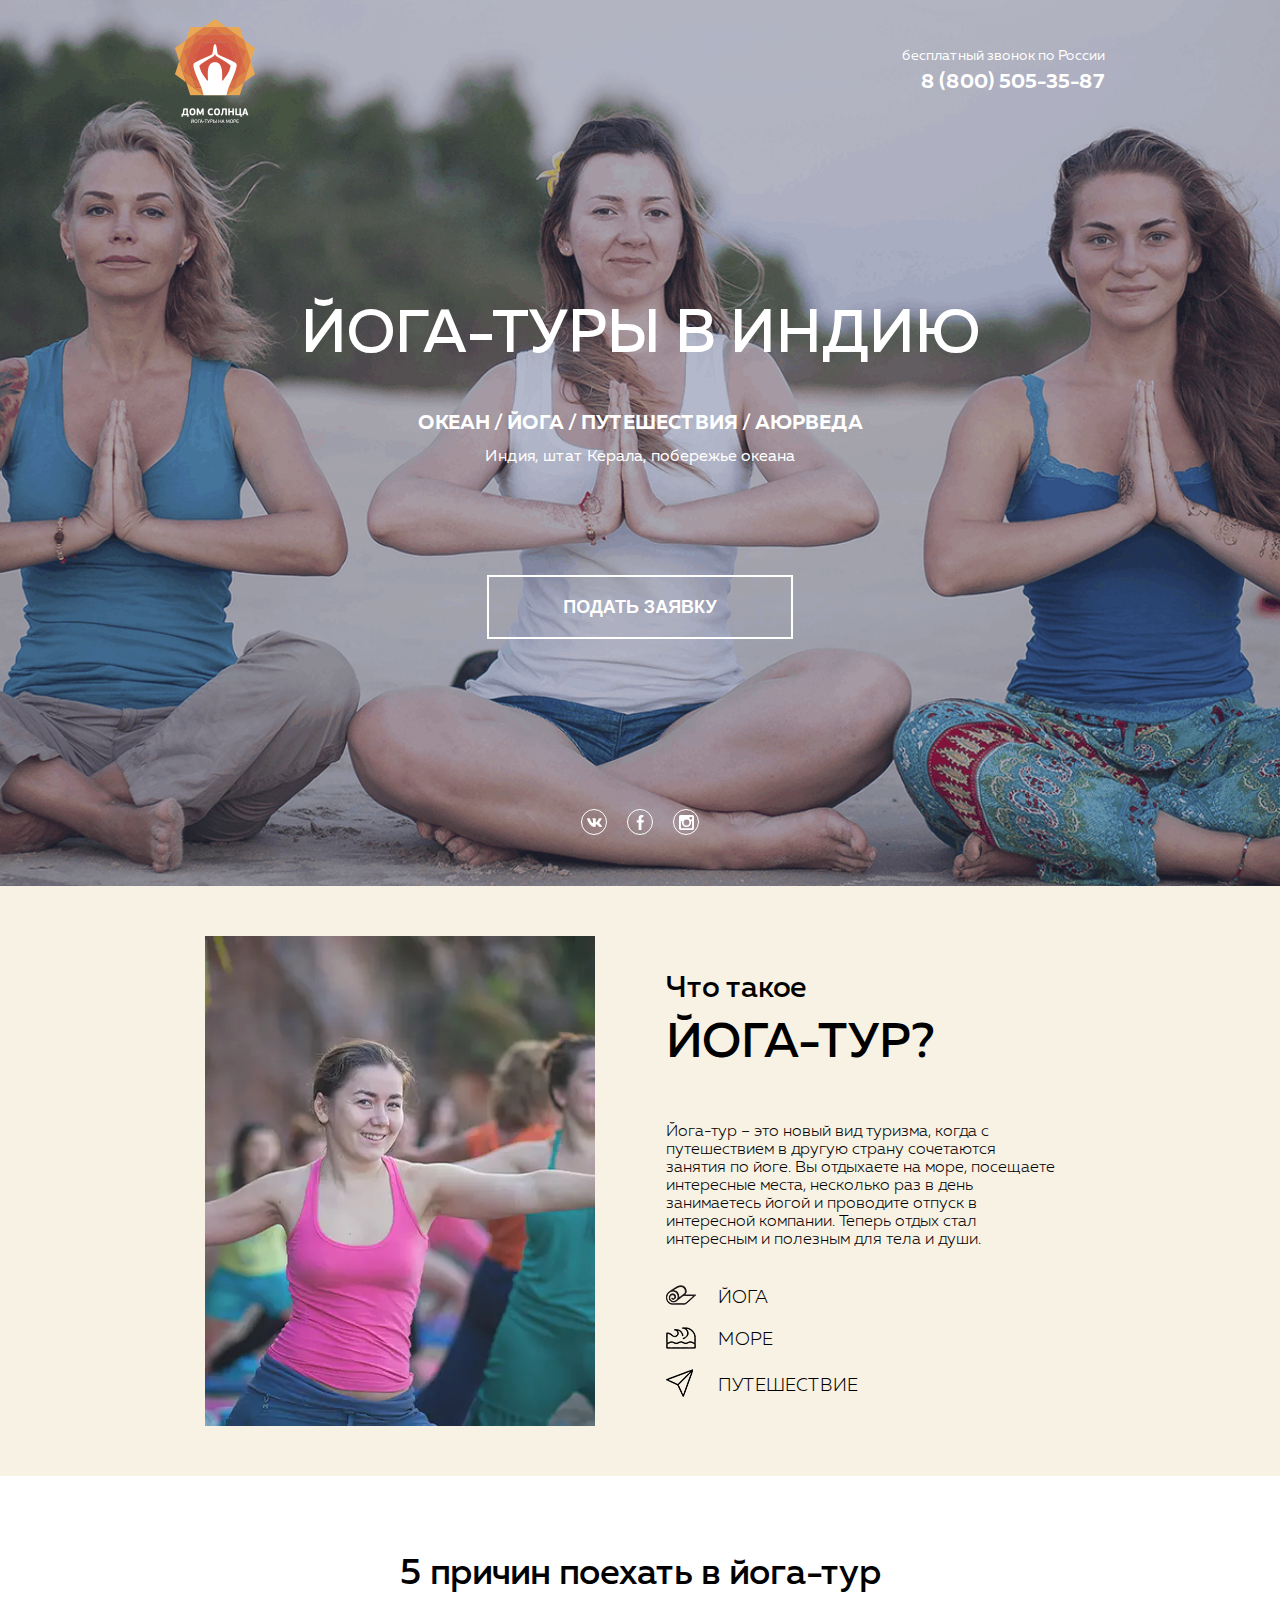
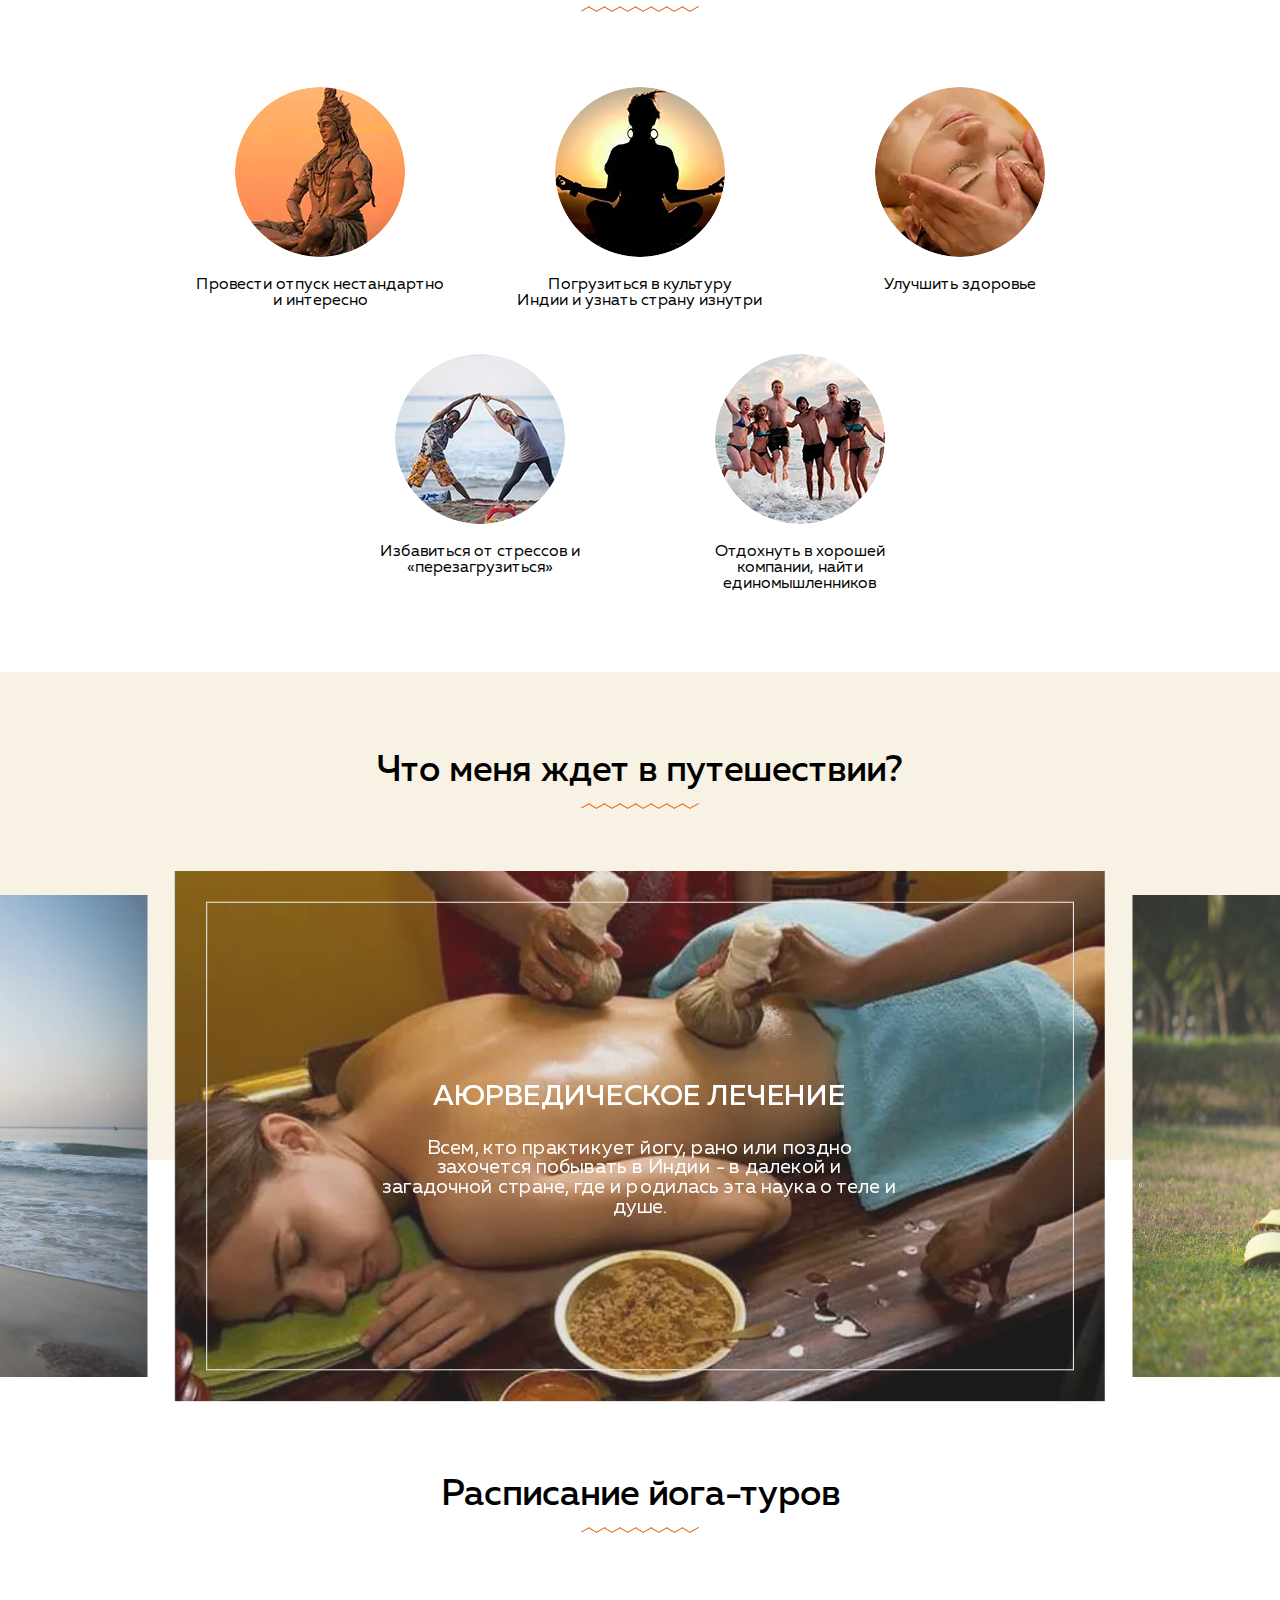
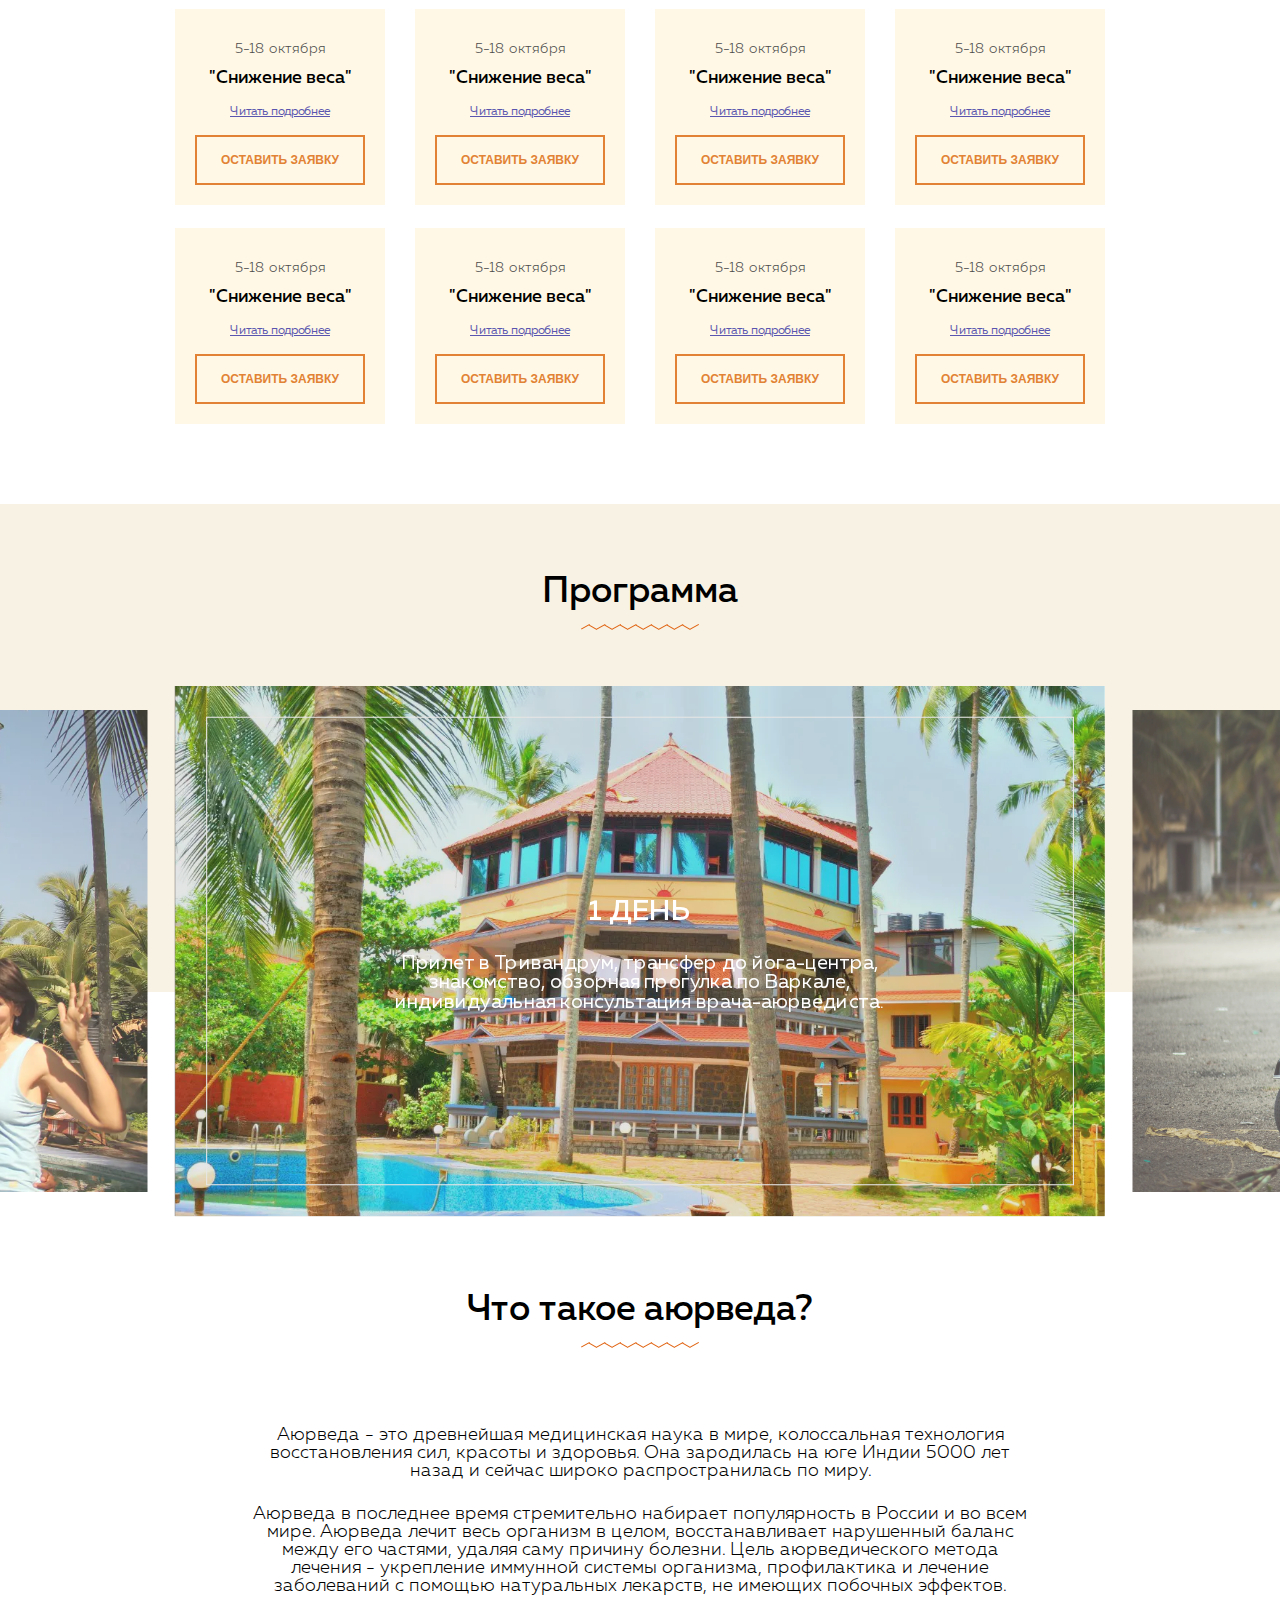
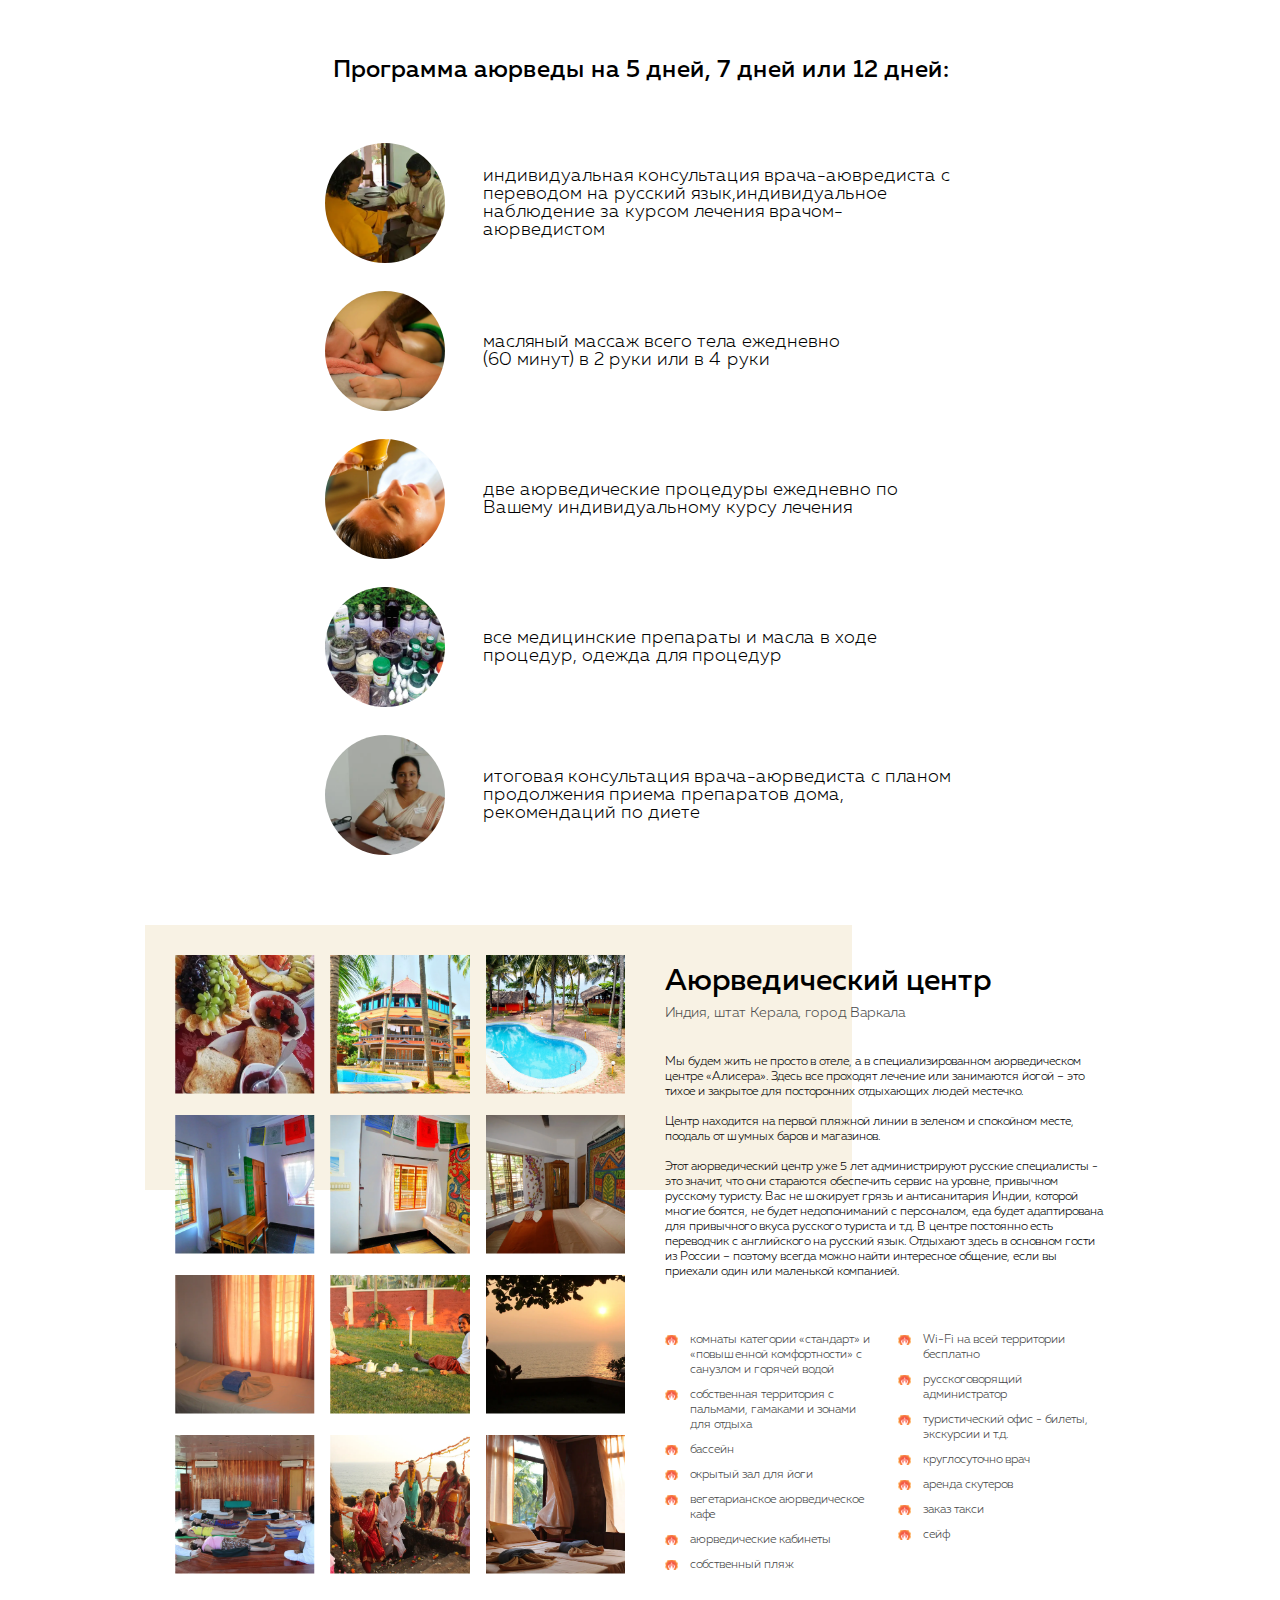
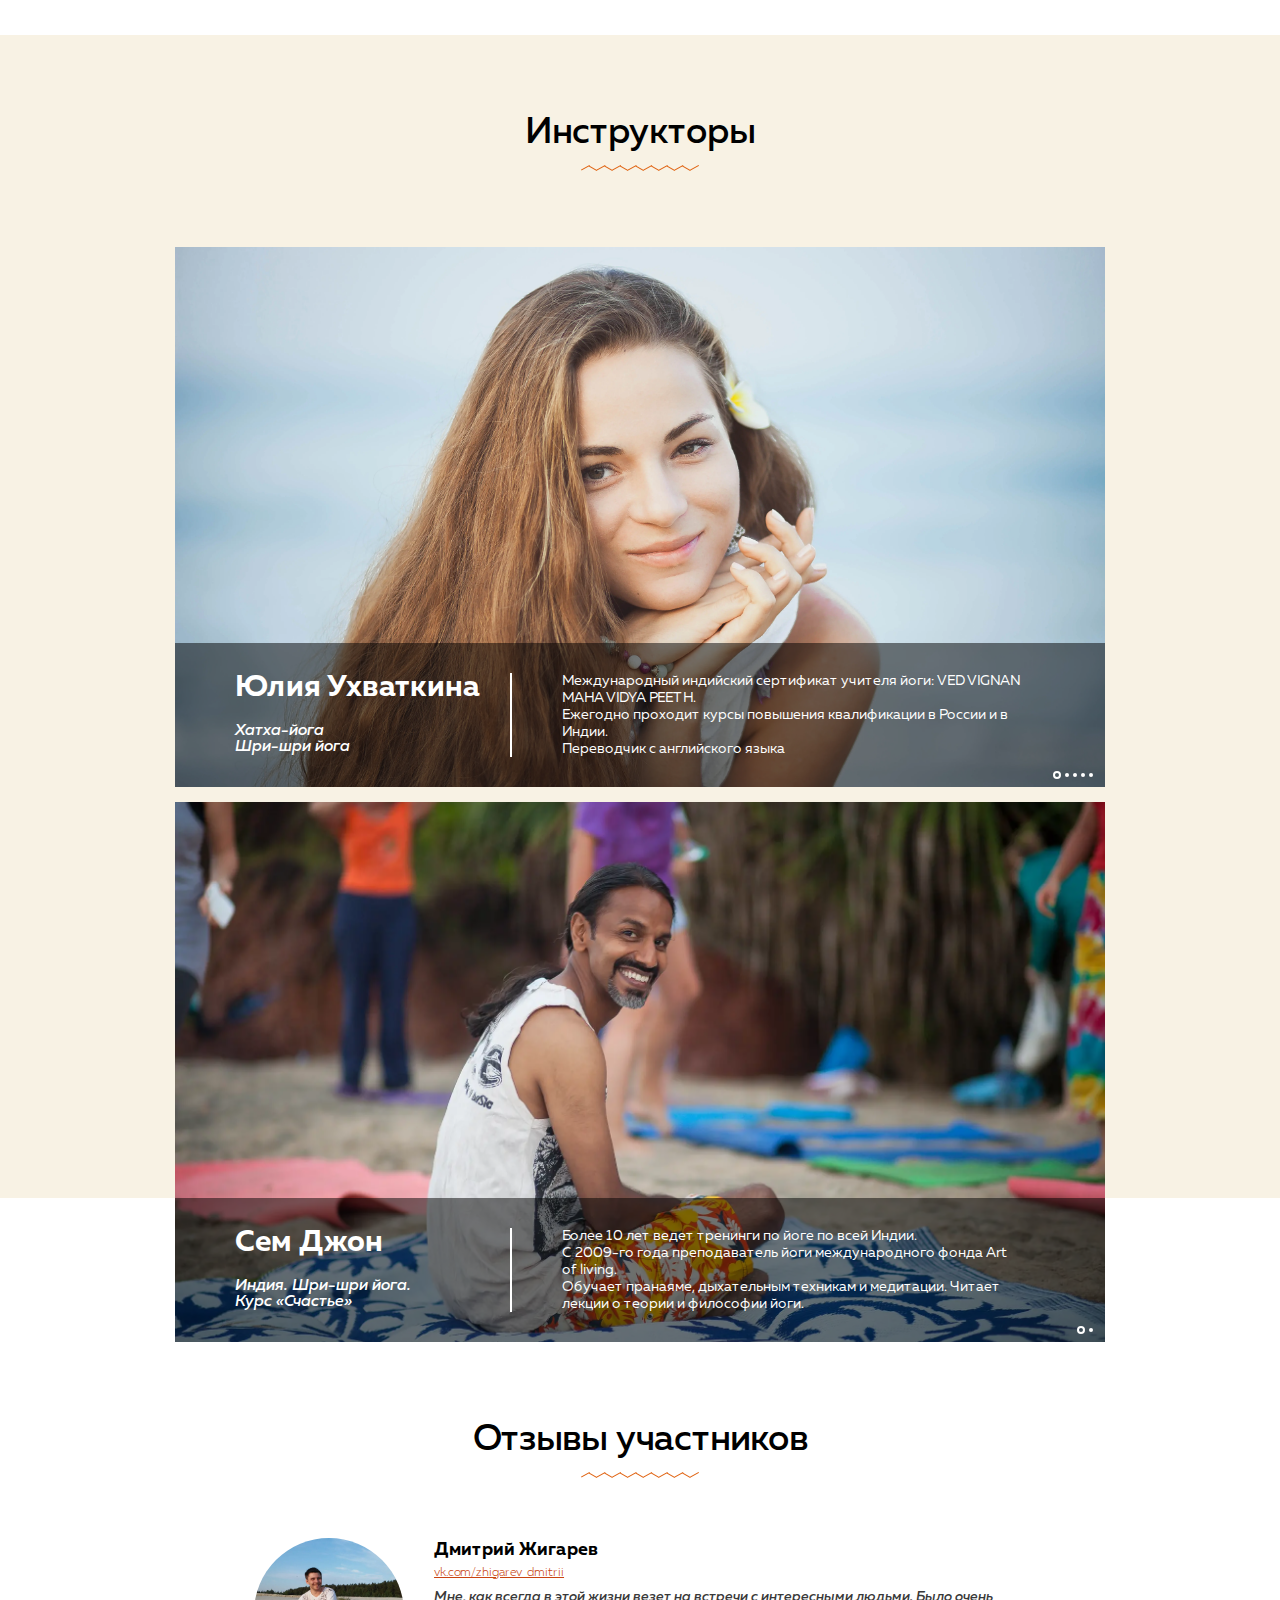
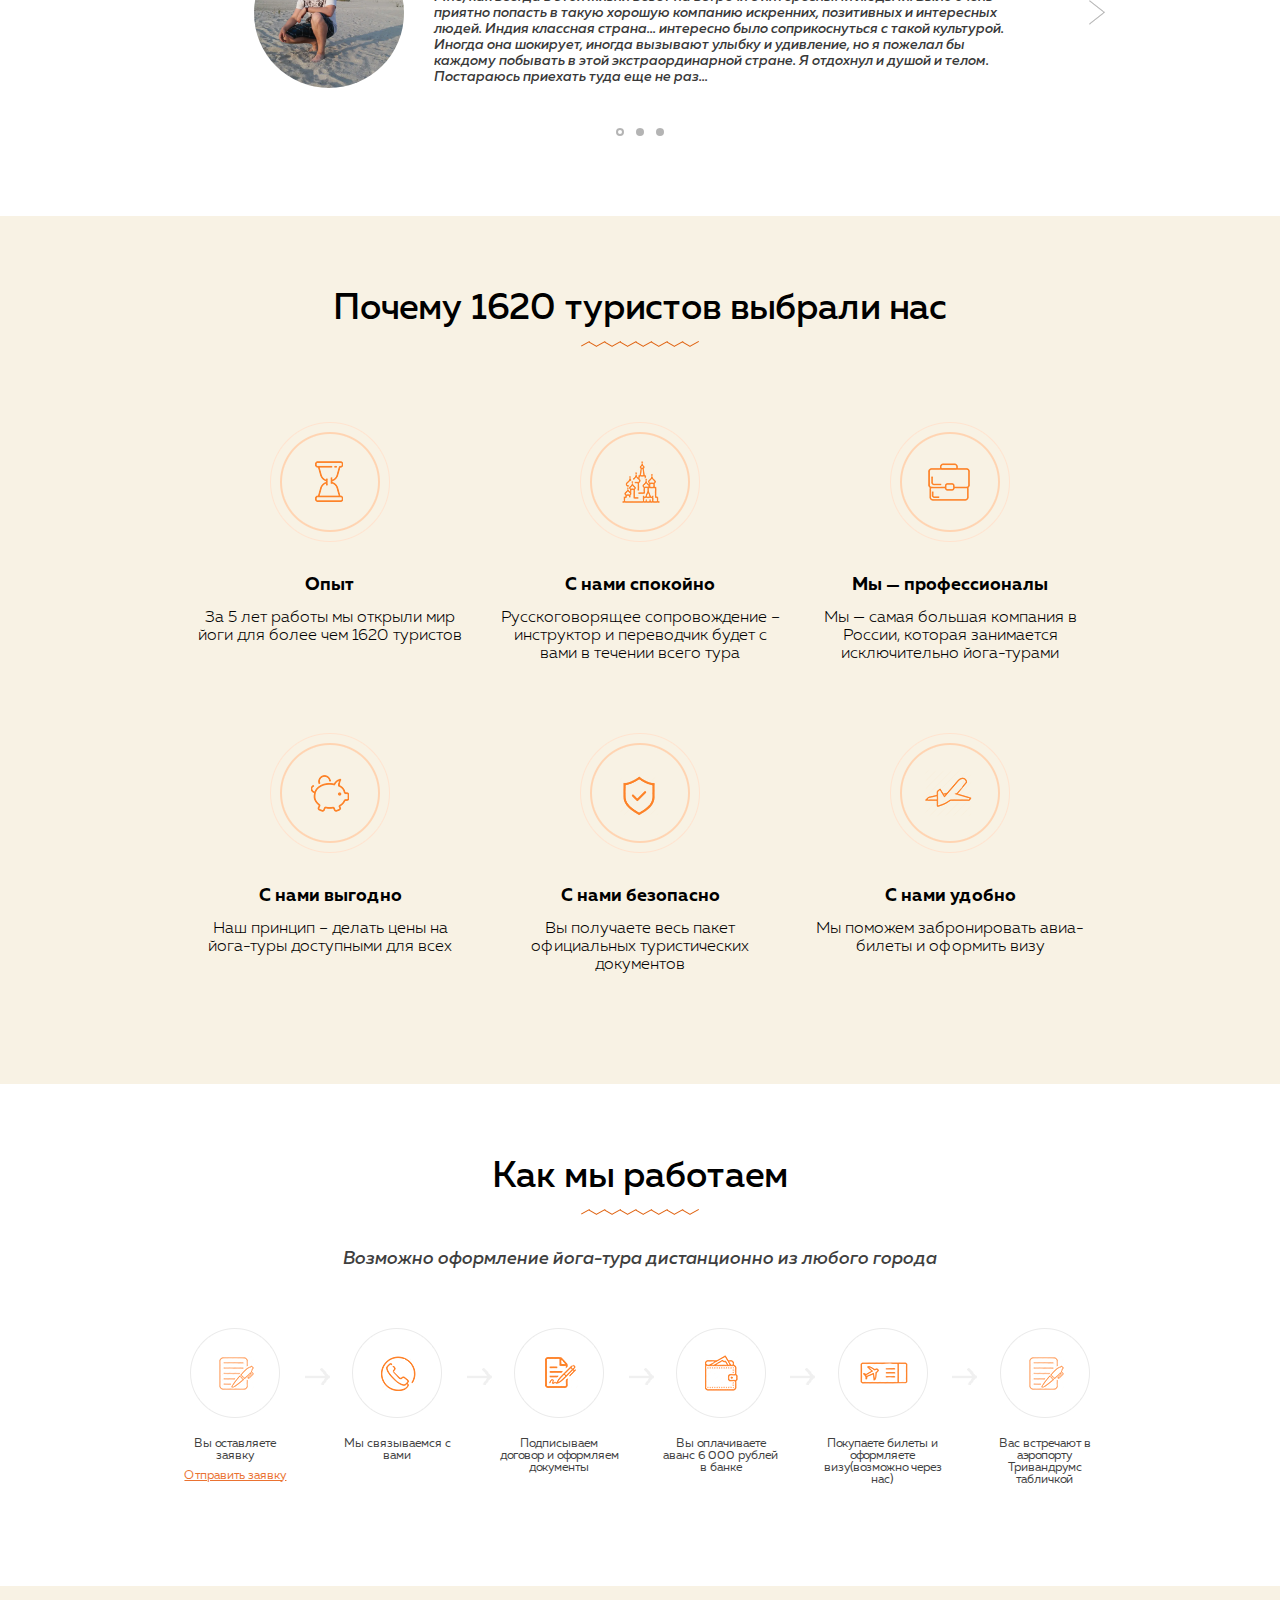
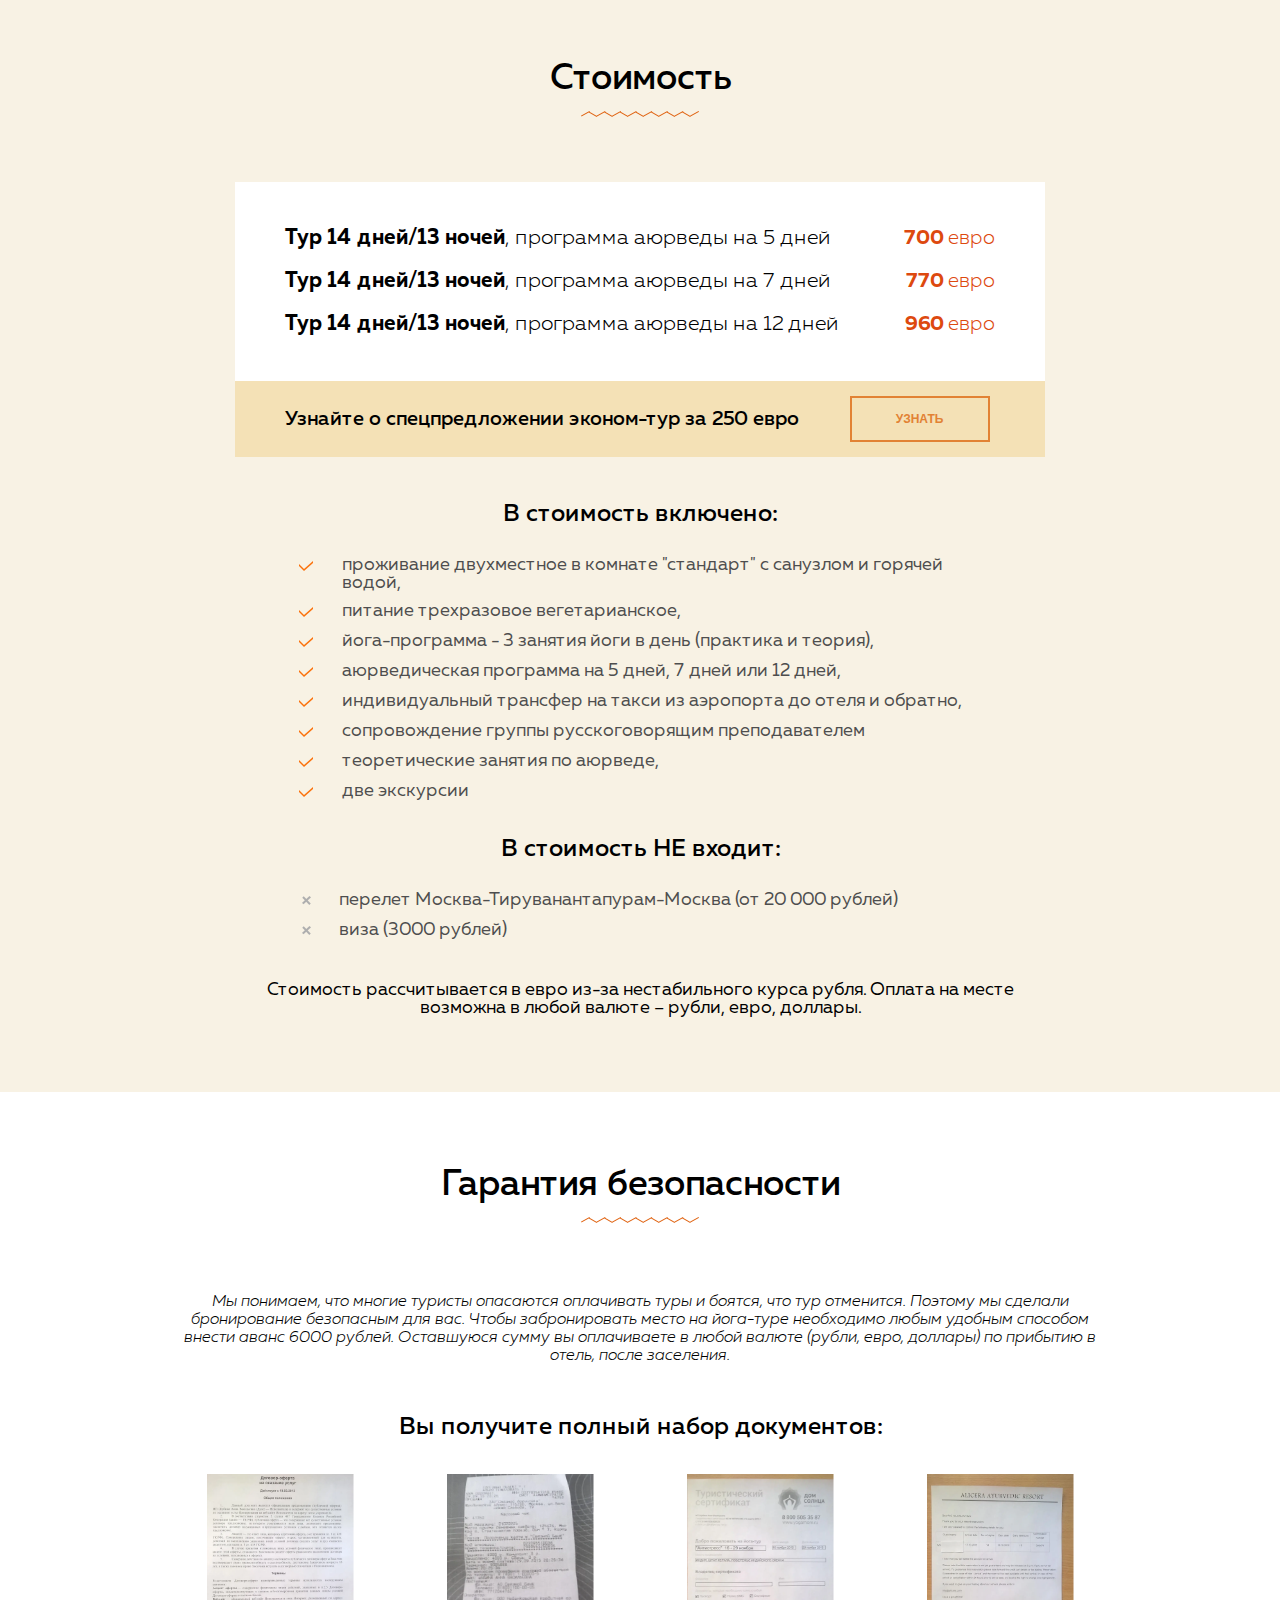
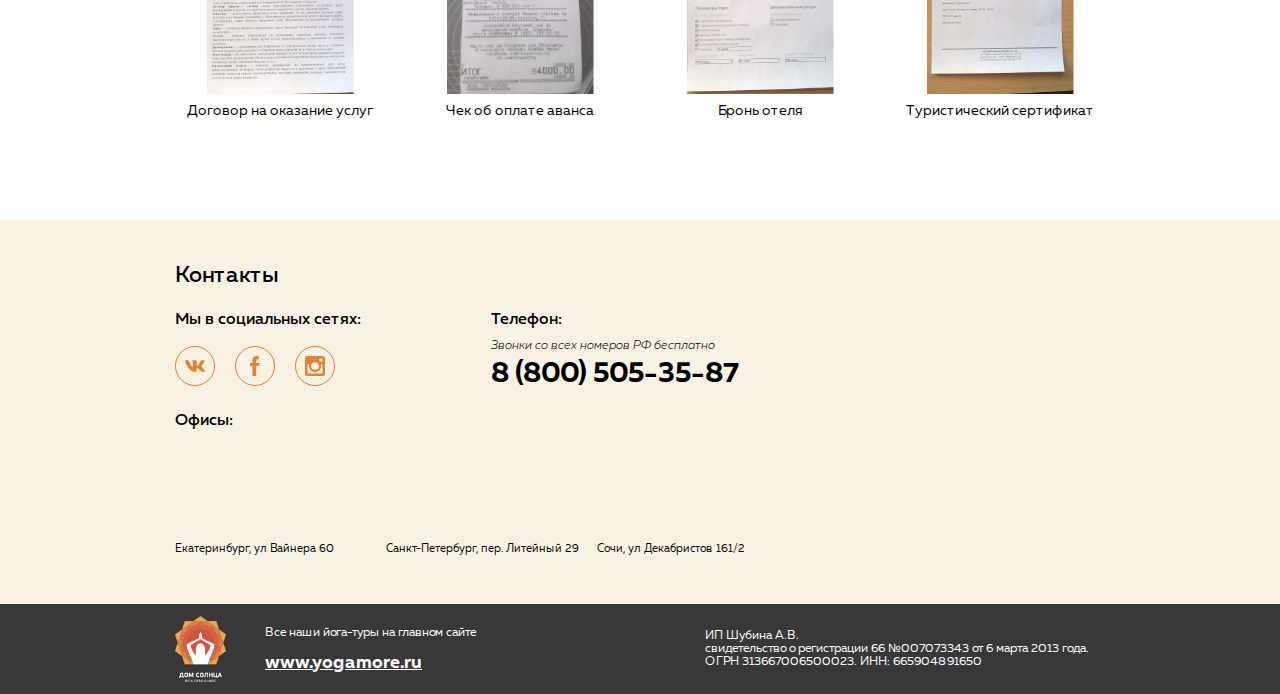
==== index.html @ 01621c28 "my website" ====
<!DOCTYPE html>
<html lang="ru">
<head>
    <meta charset="UTF-8">
    <link rel="stylesheet" href="assets/css/style.min.css">
    
    <!-- Useful meta tags -->
    <meta http-equiv="x-ua-compatible" content="ie=edge">
    <meta name="viewport" content="width=device-width, initial-scale=1, shrink-to-fit=no">
    <meta name="robots" content="index, follow">
    <meta name="google" content="notranslate">
    <meta name="format-detection" content="telephone=no">
    <meta name="description" content="">
    
    <!-- Favicons -->
    <link rel="icon" href="assets/img/favicons/favicon-32x32.png" type="image/x-icon">
    
    <meta name="msapplication-TileColor" content="#da532c">
    <meta name="theme-color" content="#ffffff">
    
    <title>Йога-туры</title>
</head>
<body>



<!-- Header -->
<header class="header">
    <div class="container">

        <div class="header__info">
            <img class="header__logo" src="assets/img/logo.svg" alt="Дом солнца">
            <div class="header__contact">
                <p class="header__contact-text">бесплатный звонок по России</p>
                <a class="header__contact-link" href="tel:+78005053587">8 (800) 505-35-87</a>
            </div>
        </div>
        
        <div class="intro">
            <h1 class="intro__title">Йога-туры в Индию</h1>
            <h3 class="intro__subtitle">океан / йога / путешествия / аюрведа</h3>
            <p class="intro__text">Индия, штат Керала, побережье океана</p>
            <button class="intro__btn btn" href="#" data-modal-request="#modalRequest">подать заявку</button>
        </div>

        <div class="social">
            <a class="social__link" href="https://www.vk.com/" target="_blank">
                <img class="social__icon" src="assets/img/vk.svg" alt="vk-logo">
            </a>
            <a class="social__link" href="https://www.facebook.com/" target="_blank">
                <img class="social__icon" src="assets/img/facebook.svg" alt="facebook-logo">
            </a>
            <a class="social__link " href="https://www.instagram.com/" target="_blank">
                <img class="social__icon" src="assets/img/instagram.svg" alt="instagram-logo">
            </a>
        </div>

    </div>
    <!-- /.container -->
</header>
<!-- /.header -->


<!-- About -->
<section class="about">
    <div class="container">

        <div class="row align-items-center">
            <div class="col-12 col-md-6 order-2 order-md-1">
                <div class="about__photo">
                    <picture>
                        <source srcset="assets/img/about-photo.webp" type="image/webp">
                        <img src="assets/img/about-photo.png" alt="Йога тур">
                    </picture>
                </div>
            </div>
            <div class="col-12 col-md-6 order-1 order-md-2">
                <div class="about__content">
                    <h2 class="about__title">
                        Что такое <br><span>йога-тур?</span>
                    </h2>
                    <p class="about__text">Йога-тур – это новый вид туризма, когда с путешествием в другую страну сочетаются занятия по йоге. Вы отдыхаете на море, посещаете интересные места, несколько раз в день занимаетесь йогой и проводите отпуск в интересной компании. Теперь отдых стал интересным и полезным для тела и души.</p>
                    <ul class="about__list">
                        <li class="about__list-item about__list-item--yoga">йога</li>
                        <li class="about__list-item about__list-item--sea">море</li>
                        <li class="about__list-item about__list-item--travel">путешествие</li>
                    </ul>
                </div>
            </div>
        </div>

    </div>
</section>


<!-- Reasons -->
<section class="reasons">
    <div class="container">

        <h2 class="reasons__title line title">5 причин поехать в йога-тур</h2>
        <div class="row justify-content-center">
            <div class="col-12 col-sm-6 col-md-4 mb-5">
                <div class="reasons__item-photo">
                    <picture>
                        <source srcset="assets/img/reasons/first_reason.webp" type="image/webp">
                        <img class="img" src="assets/img/reasons/first_reason.png" alt="Отпуск">
                    </picture>
                </div>
                <p class="reasons__item-text">Провести отпуск нестандартно и интересно</p>
            </div>

            <div class="col-12 col-sm-6 col-md-4 mb-5">
                <div class="reasons__item-photo">
                    <picture>
                        <source srcset="assets/img/reasons/second_reason.webp" type="image/webp">
                        <img class="img" src="assets/img/reasons/second_reason.png" alt="Культура">
                    </picture>
                </div>
                <p class="reasons__item-text">Погрузиться в культуру</p>
                <p class="reasons__item-text">Индии и узнать страну изнутри</p>
            </div>

            <div class="col-12 col-sm-6 col-md-4 mb-5">
                <div class="reasons__item-photo">
                    <picture>
                        <source srcset="assets/img/reasons/third_reason.webp" type="image/webp">
                        <img class="img" src="assets/img/reasons/third_reason.png" alt="Здоровье">
                    </picture>
                </div>
                <p class="reasons__item-text">Улучшить здоровье</p>
            </div>

            <div class="col-12 col-sm-6 col-md-4 mb-5">
                <div class="reasons__item-photo">
                    <picture>
                        <source srcset="assets/img/reasons/fourh_reason.webp" type="image/webp">
                        <img class="img" src="assets/img/reasons/fourh_reason.png" alt="Стресс">
                    </picture>
                </div>
                <p class="reasons__item-text">Избавиться от стрессов и «перезагрузиться»</p>
            </div>

            <div class="col-12 col-sm-6 col-md-4 mb-5">
                <div class="reasons__item-photo">
                    <picture>
                        <source srcset="assets/img/reasons/five_reason.webp" type="image/webp">
                        <img class="img" src="assets/img/reasons/five_reason.png" alt="Отдых">
                    </picture>
                </div>
                <p class="reasons__item-text">Отдохнуть в хорошей компании, найти единомышленников</p>
            </div>
        </div>

    </div>
</section>


<!-- Travel -->
<section class="travel before-element">
    <div class="container visible">
        <div class="travel__title title line">Что меня ждет в путешествии?</div>

        <div class="slider">
            <div class="slider__container">
                <div class="slider__wrapper">
                    <div class="slider__item">
                        <div class="slider__photo">
                            <picture>
                                <source srcset="assets/img/travel/photo_travel1.webp" type="image/webp">
                                <img class="swiper-lazy" data-src="assets/img/travel/photo_travel1.png" src="#" alt="Массаж">
                            </picture>
                            <div class="swiper-lazy-preloader swiper-lazy-preloader-white"></div>
                        </div>
                        <div class="slider__content">
                            <h3 class="slider__title">аюрведическое лечение</h3>
                            <div class="slider__text">
                                <p>Всем, кто практикует йогу, рано или поздно захочется побывать в Индии - в далекой и загадочной стране, где и родилась эта наука о теле и душе.</p>
                            </div>
                        </div>
                    </div>

                    <div class="slider__item">
                        <div class="slider__photo">
                            <picture>
                                <source srcset="assets/img/travel/photo_travel2.webp" type="image/webp">
                                <img class="swiper-lazy" data-src="assets/img/travel/photo_travel2.png" src="#" alt="Йога">
                            </picture>
                            <div class="swiper-lazy-preloader swiper-lazy-preloader-white"></div>
                        </div>
                        <div class="slider__content">
                            <h3 class="slider__title">аюрведическое лечение</h3>
                            <div class="slider__text">
                                <p>Всем, кто практикует йогу, рано или поздно захочется побывать в Индии - в далекой и загадочной стране, где и родилась эта наука о теле и душе.</p>
                            </div>
                            <div class="swiper-lazy-preloader swiper-lazy-preloader-white"></div>
                        </div>
                    </div>

                    <div class="slider__item">
                        <div class="slider__photo">
                            <picture>
                                <source srcset="assets/img/travel/photo_travel3.webp" type="image/webp">
                                <img class="swiper-lazy" data-src="assets/img/travel/photo_travel3.png" src="#" alt="Путешествие">
                            </picture>
                        </div>
                        <div class="slider__content">
                            <h3 class="slider__title">аюрведическое лечение</h3>
                            <div class="slider__text">
                                <p>Всем, кто практикует йогу, рано или поздно захочется побывать в Индии - в далекой и загадочной стране, где и родилась эта наука о теле и душе.</p>
                            </div>
                        </div>
                    </div>
                </div>
                <!-- /.swiper_wrapper -->
            </div>
            <!-- /.slider__container -->
        </div>
        <!-- /.slider -->
    </div>
    <!-- /.container -->
</section>
<!-- /.travel -->


<!-- Timetable -->
<section class="timetable">
    <div class="container">

        <h2 class="timetable__title title line">Расписание йога-туров</h2>

        <div class="row">
            <div class="col-12 col-sm-6 col-md-4 col-lg-3 mb-4">
                <div class="timetable__item">
                    <time class="timetable__item-time" datetime="2020-10-26 14:50">5-18 октября</time>
                    <h5 class="timetable__item-title">"Снижение веса"</h5>
                    <a href="/yoga-detailed" class="timetable__item-link">Читать подробнее</a>
                    <button class="btn timetable__item-btn" data-modal-request="#modalRequest">ОСТАВИТЬ ЗАЯВКУ</button>
                </div>
            </div>
            <div class="col-12 col-sm-6 col-md-4 col-lg-3 mb-4">
                <div class="timetable__item">
                    <time class="timetable__item-time" datetime="2020-10-26 14:50">5-18 октября</time>
                    <h5 class="timetable__item-title">"Снижение веса"</h5>
                    <a href="/detailed.html" class="timetable__item-link">Читать подробнее</a>
                    <button class="btn timetable__item-btn" data-modal-request="#modalRequest">ОСТАВИТЬ ЗАЯВКУ</button>
                </div>
            </div>
            <div class="col-12 col-sm-6 col-md-4 col-lg-3 mb-4">
                <div class="timetable__item">
                    <time class="timetable__item-time" datetime="2020-10-26 14:50">5-18 октября</time>
                    <h5 class="timetable__item-title">"Снижение веса"</h5>
                    <a href="/detailed.html" class="timetable__item-link">Читать подробнее</a>
                    <button class="btn timetable__item-btn" data-modal-request="#modalRequest">ОСТАВИТЬ ЗАЯВКУ</button>
                </div>
            </div>
            <div class="col-12 col-sm-6 col-md-4 col-lg-3 mb-4">
                <div class="timetable__item">
                    <time class="timetable__item-time" datetime="2020-10-26 14:50">5-18 октября</time>
                    <h5 class="timetable__item-title">"Снижение веса"</h5>
                    <a href="/detailed.html" class="timetable__item-link">Читать подробнее</a>
                    <button class="btn timetable__item-btn" data-modal-request="#modalRequest">ОСТАВИТЬ ЗАЯВКУ</button>
                </div>
            </div>
            <div class="col-12 col-sm-6 col-md-4 col-lg-3 mb-4">
                <div class="timetable__item">
                    <time class="timetable__item-time" datetime="2020-10-26 14:50">5-18 октября</time>
                    <h5 class="timetable__item-title">"Снижение веса"</h5>
                    <a href="/detailed.html" class="timetable__item-link">Читать подробнее</a>
                    <button class="btn timetable__item-btn" data-modal-request="#modalRequest">ОСТАВИТЬ ЗАЯВКУ</button>
                </div>
            </div>
            <div class="col-12 col-sm-6 col-md-4 col-lg-3 mb-4">
                <div class="timetable__item">
                    <time class="timetable__item-time" datetime="2020-10-26 14:50">5-18 октября</time>
                    <h5 class="timetable__item-title">"Снижение веса"</h5>
                    <a href="/detailed.html" class="timetable__item-link">Читать подробнее</a>
                    <button class="btn timetable__item-btn" data-modal-request="#modalRequest">ОСТАВИТЬ ЗАЯВКУ</button>
                </div>
            </div>
            <div class="col-12 col-sm-6 col-md-4 col-lg-3 mb-4">
                <div class="timetable__item">
                    <time class="timetable__item-time" datetime="2020-10-26 14:50">5-18 октября</time>
                    <h5 class="timetable__item-title">"Снижение веса"</h5>
                    <a href="/detailed.html" class="timetable__item-link">Читать подробнее</a>
                    <button class="btn timetable__item-btn" data-modal-request="#modalRequest">ОСТАВИТЬ ЗАЯВКУ</button>
                </div>
            </div>
            <div class="col-12 col-sm-6 col-md-4 col-lg-3 mb-4">
                <div class="timetable__item">
                    <time class="timetable__item-time" datetime="2020-10-26 14:50">5-18 октября</time>
                    <h5 class="timetable__item-title">"Снижение веса"</h5>
                    <a href="/detailed.html" class="timetable__item-link">Читать подробнее</a>
                    <button class="btn timetable__item-btn" data-modal-request="#modalRequest">ОСТАВИТЬ ЗАЯВКУ</button>
                </div>
            </div>
        </div>
        <!-- /.row -->
    </div>
    <!-- /.container -->
</section>
<!-- /.timetable -->


<!-- Program -->
<section class="program before-element">
    <div class="container">
        <div class="program__title title line">Программа</div>

        <div class="slider">
            <div class="slider__container">
                <div class="slider__wrapper">
                    <div class="slider__item">
                        <div class="slider__photo">
                            <picture>
                                <source srcset="assets/img/program/photo-program1.webp" type="image/webp">
                                <img class="swiper-lazy" data-src="assets/img/program/photo-program1.png" src="#" alt="Отель">
                            </picture>
                            <div class="swiper-lazy-preloader swiper-lazy-preloader-white"></div>
                        </div>
                        <div class="slider__content">
                            <h3 class="slider__title">1 день</h3>
                            <div class="slider__text">
                                <p>Прилет в Тривандрум, трансфер до йога-центра, знакомство, обзорная прогулка по Варкале, индивидуальная консультация врача-аюрведиста.</p>
                            </div>
                        </div>
                    </div>

                    <div class="slider__item">
                        <div class="slider__photo">
                            <picture>
                                <source srcset="assets/img/program/photo-program2.webp" type="image/webp">
                                <img class="swiper-lazy" data-src="assets/img/program/photo-program2.png" src="#" alt="Экскурсия">
                            </picture>
                            <div class="swiper-lazy-preloader swiper-lazy-preloader-white"></div>
                        </div>
                        <div class="slider__content">
                            <h3 class="slider__title">2 день</h3>
                            <div class="slider__text">
                                <p>Далеко-далеко за словесными горами в стране, гласных и согласных живут рыбные тексты.</p>
                            </div>
                        </div>
                    </div>

                    <div class="slider__item">
                        <div class="slider__photo">
                            <picture>
                                <source srcset="assets/img/program/photo-program3.webp" type="image/webp">
                                <img class="swiper-lazy" data-src="assets/img/program/photo-program3.png" src="#" alt="Знакомтсва">
                            </picture>
                            <div class="swiper-lazy-preloader swiper-lazy-preloader-white"></div>
                        </div>
                        <div class="slider__content">
                            <h3 class="slider__title">3 день</h3>
                            <div class="slider__text">
                                <p>Далеко-далеко за словесными горами в стране, гласных и согласных живут рыбные тексты. Не власти свою ipsum вскоре использовало подпоясал, текстов речью даже?</p>
                            </div>
                        </div>
                    </div>
                </div>
                <!-- /.slider__wrapper -->
            </div>
            <!-- ./slider__container -->
        </div>
        <!-- /.slider -->
    </div>
    <!-- /.container -->
</section>
<!-- /.program -->


<!-- Ayurveda -->
<section class="ayurveda">
    <div class="container">

        <h2 class="ayurveda__title title line">Что такое аюрведа?</h2>

        <div class="ayurveda__text">
            <p>Аюрведа - это древнейшая медицинская наука в мире, колоссальная технология восстановления сил, красоты и здоровья. Она зародилась на юге Индии 5000 лет назад и сейчас широко распространилась по миру.</p>
            <p>Аюрведа в последнее время стремительно набирает популярность в России и во всем мире. Аюрведа лечит весь организм в целом, восстанавливает нарушенный баланс между его частями, удаляя саму причину болезни. Цель аюрведического метода лечения - укрепление иммунной системы организма, профилактика и лечение заболеваний с помощью натуральных лекарств, не имеющих побочных эффектов.</p>
        </div>
        <!-- /.ayurveda__text -->

        <div class="ayurveda__program">
            <h4 class="ayurveda__program-title">Программа аюрведы на 5 дней, 7 дней или 12 дней:</h4>
            <ul class="ayurveda__program-list">
                <li class="ayurveda__program-list-item">
                    <div class="ayurveda__program-list-photo">
                        <picture>
                            <source srcset="assets/img/ayurveda-program/a-program1.webp" type="image/webp">
                            <img src ="assets/img/ayurveda-program/a-program1.png" alt="Консультация">
                        </picture>
                    </div>
                    <p class="ayurveda__program-list-text">индивидуальная консультация врача-аювредиста с переводом на русский язык,индивидуальное наблюдение за курсом лечения врачом-аюрведистом</p>
                </li>
                <li class="ayurveda__program-list-item">
                    <div class="ayurveda__program-list-photo">
                        <picture>
                            <source srcset="assets/img/ayurveda-program/a-program2.webp" type="image/webp">
                            <img src ="assets/img/ayurveda-program/a-program2.png" alt="Массаж">
                        </picture>
                    </div>
                    <p class="ayurveda__program-list-text">масляный массаж всего тела ежедневно<br> (60 минут) в 2 руки или в 4 руки</p>
                </li>
                <li class="ayurveda__program-list-item">
                    <div class="ayurveda__program-list-photo">
                        <picture>
                            <source srcset="assets/img/ayurveda-program/a-program3.webp" type="image/webp">
                            <img src ="assets/img/ayurveda-program/a-program3.png" alt="Процедуры">
                        </picture>
                    </div>
                    <p class="ayurveda__program-list-text">две аюрведические процедуры ежедневно по Вашему индивидуальному курсу лечения</p>
                </li>
                <li class="ayurveda__program-list-item">
                    <div class="ayurveda__program-list-photo">
                        <picture>
                            <source srcset="assets/img/ayurveda-program/a-program4.webp" type="image/webp">
                            <img src ="assets/img/ayurveda-program/a-program4.png" alt="Мед препараты">
                        </picture>
                    </div>
                    <p class="ayurveda__program-list-text">все медицинские препараты и масла в ходе<br>процедур, одежда для процедур</p>
                </li>
                <li class="ayurveda__program-list-item">
                    <div class="ayurveda__program-list-photo">
                        <picture>
                            <source srcset="assets/img/ayurveda-program/a-program5.webp" type="image/webp">
                            <img src ="assets/img/ayurveda-program/a-program5.png" alt="Диетолог">
                        </picture>
                    </div>
                    <p class="ayurveda__program-list-text">итоговая консультация врача-аюрведиста с планом продолжения приема препаратов дома, рекомендаций по диете</p>
                </li>
            </ul>
        </div>
        <!-- /.ayurveda__program -->

        <div class="ayurveda__center">
            <div class="row align-items-center">
                <div class="col-12 col-md-6 order-2 order-md-1">

                    <div class="pictures">
                        <div class="pictures__item">
                            <picture>
                                <source srcset="assets/img/pictures/pictures1.webp" type="image/webp">
                                <img class="pictures__photo" src="assets/img/pictures/pictures1.png" alt="Здоровая пища">
                            </picture>           
                        </div>
                        <div class="pictures__item">
                            <picture>
                                <source srcset="assets/img/pictures/pictures2.webp" type="image/webp">
                                <img class="pictures__photo" src="assets/img/pictures/pictures2.png" alt="Отель">
                            </picture>
                        </div>
                        <div class="pictures__item">
                            <picture>
                                <source srcset="assets/img/pictures/pictures3.webp" type="image/webp">
                                <img class="pictures__photo" src="assets/img/pictures/pictures3.png" alt="Бассейн">
                            </picture>
                        </div>
                        <div class="pictures__item">
                            <picture>
                                <source srcset="assets/img/pictures/pictures4.webp" type="image/webp">
                                <img class="pictures__photo" src="assets/img/pictures/pictures4.png" alt="Номер в отеле">
                            </picture>
                        </div>
                        <div class="pictures__item">
                            <picture>
                                <source srcset="assets/img/pictures/pictures5.webp" type="image/webp">
                                <img class="pictures__photo" src="assets/img/pictures/pictures5.png" alt="Номер в отеле">
                            </picture>
                        </div>
                        <div class="pictures__item">
                            <picture>
                                <source srcset="assets/img/pictures/pictures6.webp" type="image/webp">
                                <img class="pictures__photo" src="assets/img/pictures/pictures6.png" alt="Номер в отеле">
                            </picture>
                        </div>
                        <div class="pictures__item">
                            <picture>
                                <source srcset="assets/img/pictures/pictures7.webp" type="image/webp">
                                <img class="pictures__photo" src="assets/img/pictures/pictures7.png" alt="Номер в отеле">
                            </picture>
                        </div>
                        <div class="pictures__item">
                            <picture>
                                <source srcset="assets/img/pictures/pictures8.webp" type="image/webp">
                                <img class="pictures__photo" src="assets/img/pictures/pictures8.png" alt="Зона отдыха">
                            </picture>
                        </div>
                        <div class="pictures__item">
                            <picture>
                                <source srcset="assets/img/pictures/pictures9.webp" type="image/webp">
                                <img class="pictures__photo" src="assets/img/pictures/pictures9.png" alt="Пляж">
                            </picture>
                        </div>
                        <div class="pictures__item">
                            <picture>
                                <source srcset="assets/img/pictures/pictures10.webp" type="image/webp">
                                <img class="pictures__photo" src="assets/img/pictures/pictures10.png" alt="Зал для йоги">
                            </picture>
                        </div>
                        <div class="pictures__item">
                            <picture>
                                <source srcset="assets/img/pictures/pictures11.webp" type="image/webp">
                                <img class="pictures__photo" src="assets/img/pictures/pictures11.png" alt="Экскурсия">
                            </picture>
                        </div>
                        <div class="pictures__item">
                            <picture>
                                <source srcset="assets/img/pictures/pictures12.webp" type="image/webp">
                                <img class="pictures__photo" src="assets/img/pictures/pictures12.png" alt="Номер в отеле">
                            </picture>
                        </div>
                    </div>

                </div>
                <div class="col-12 col-md-6 order-1 order-md-2 background-color">
                    <div class="ayurveda__center-content">
                        <h4 class="ayurveda__center-title">Аюрведический центр</h4>
                        <h5 class="ayurveda__center-subtitle">Индия, штат Керала, город Варкала</h5>
                        <div class="ayurveda__center-text">
                            <p>Мы будем жить не просто в отеле, а в специализированном аюрведическом центре «Алисера». Здесь все проходят лечение или занимаются йогой – это тихое и закрытое для посторонних отдыхающих людей местечко.</p>
                            <p>Центр находится на первой пляжной линии в зеленом и спокойном месте, поодаль от шумных баров и магазинов. </p>
                            <p>Этот аюрведический центр уже 5 лет администрируют русские специалисты - это значит, что они стараются обеспечить сервис на уровне, привычном русскому туристу. Вас не шокирует грязь и антисанитария Индии, которой многие боятся, не будет недопониманий с персоналом, еда будет адаптирована для привычного вкуса русского туриста и т.д. В центре постоянно есть переводчик с английского на русский язык. Отдыхают здесь в основном гости из России – поэтому всегда можно найти интересное общение, если вы приехали один или маленькой компанией. </p>
                        </div>

                        <div class="ayurveda__center-list">
                            <ul class="ayurveda__center-list-part">
                                <li class="ayurveda__center-list-item">
                                    <p class="ayurveda__center-list-text">комнаты категории «стандарт» и «повышенной комфортности» с санузлом и горячей водой</p>
                                </li>
                                <li class="ayurveda__center-list-item">
                                    <p class="ayurveda__center-list-text">собственная территория с пальмами, гамаками и зонами для отдыха</p>
                                </li>
                                <li class="ayurveda__center-list-item">
                                    <p class="ayurveda__center-list-text">бассейн</p>
                                </li>
                                <li class="ayurveda__center-list-item">
                                    <p class="ayurveda__center-list-text">окрытый зал для йоги</p>
                                </li>
                                <li class="ayurveda__center-list-item">
                                    <p class="ayurveda__center-list-text">вегетарианское аюрведическое кафе</p>
                                </li>
                                <li class="ayurveda__center-list-item">
                                    <p class="ayurveda__center-list-text">аюрведические кабинеты</p>
                                </li>
                                <li class="ayurveda__center-list-item">
                                    <p class="ayurveda__center-list-text">собственный пляж</p>
                                </li>
                            </ul>
                            <!-- ayurveda__center-list-part -->
                            <ul class="ayurveda__center-list-part">
                                <li class="ayurveda__center-list-item">
                                    <p class="ayurveda__center-list-text">Wi-Fi на всей территории бесплатно</p>
                                </li>
                                <li class="ayurveda__center-list-item">
                                    <p class="ayurveda__center-list-text">русскоговорящий администратор</p>
                                </li>
                                <li class="ayurveda__center-list-item">
                                    <p class="ayurveda__center-list-text">туристический офис - билеты, экскурсии и т.д.</p>
                                </li>
                                <li class="ayurveda__center-list-item">
                                    <p class="ayurveda__center-list-text">круглосуточно врач</p>
                                </li>
                                <li class="ayurveda__center-list-item">
                                    <p class="ayurveda__center-list-text">аренда скутеров</p>
                                </li>
                                <li class="ayurveda__center-list-item">
                                    <p class="ayurveda__center-list-text">заказ такси</p>
                                </li>
                                <li class="ayurveda__center-list-item">
                                    <p class="ayurveda__center-list-text">сейф</p>
                                </li>
                            </ul>
                            <!-- /.ayurveda__center-list-part -->
                        </div>
                        <!-- /.ayurveda__center-list -->
                    </div>
                    <!-- /.ayurveda__center-content -->
                </div>
                <!-- /.col -->
            </div>
            <!-- /.row -->
        </div>
        <!-- /.ayurveda__center -->
    </div>
    <!-- /.container -->
</section>
<!-- /.ayurveda -->


<!-- Instructors -->
<section class="instructors">
    <div class="container">

        <h2 class="instructors__title title line">Инструкторы</h2>

        <div class="second-slider mb-3">
                <div class="second-slider__container">
                    <button type="submit" class="instructor__arrow-up"></button>
                    <div class="second-slider__wrapper">
                        <!-- Slides -->
                        <div class="second-slider__slide instructor">
                            <div class="instructor__photo">
                                <picture>
                                    <source srcset="assets/img/instructor/yogi1.webp">
                                    <img class="swiper-lazy" data-src="assets/img/instructor/yogi1.png" src="#" alt="Юлия Ухваткина">
                                </picture>
                                <div class="swiper-lazy-preloader swiper-lazy-preloader-white"></div>
                            </div>
                            <div class="instructor__content hidden">
                                <div class="instructor__content-left">
                                    <h3 class="instructor__title">Юлия Ухваткина</h3>
                                    <span class="instructor__place">Хатха-йога</span>
                                    <span class="instructor__place">Шри-шри йога</span>
                                </div>
                                <ul class="instructor__content-right">
                                    <li class="instructor__text">Международный индийский сертификат учителя йоги: VED VIGNAN MAHA VIDYA PEETH.</li>
                                    <li class="instructor__text">Ежегодно проходит курсы повышения квалификации в России и в Индии. </li>
                                    <li class="instructor__text">Переводчик с английского языка</li>
                                </ul>
                            </div>
                        </div>
                        <div class="second-slider__slide instructor">
                            <div class="instructor__photo">
                                <picture>
                                    <source srcset="assets/img/instructor/yogi2.webp">
                                    <img class="swiper-lazy" data-src="assets/img/instructor/yogi2.jpg" src="#" alt="Олеся Воронина">
                                </picture>
                                <div class="swiper-lazy-preloader swiper-lazy-preloader-white"></div>
                            </div>
                            <div class="instructor__content hidden">
                                <div class="instructor__content-left">
                                    <h3 class="instructor__title">Олеся Воронина</h3>
                                    <span class="instructor__place">Йога</span>
                                    <span class="instructor__place">Шри-шри йога</span>
                                </div>
                                <ul class="instructor__content-right">
                                    <li class="instructor__text">Международный индийский сертификат учителя йоги: VED VIGNAN MAHA VIDYA PEETH.</li>
                                    <li class="instructor__text">Ежегодно проходит курсы повышения квалификации в России и в Индии. </li>
                                    <li class="instructor__text">Переводчик с китайского языка</li>
                                </ul>
                            </div>
                        </div>
                        <div class="second-slider__slide instructor">
                            <div class="instructor__photo">
                                <picture>
                                    <source srcset="assets/img/instructor/yogi3.webp">
                                    <img class="swiper-lazy" data-src="assets/img/instructor/yogi3.jpg" src="#" alt="Яна Белова">
                                </picture>
                                <div class="swiper-lazy-preloader swiper-lazy-preloader-white"></div>
                            </div>
                            <div class="instructor__content hidden">
                                <div class="instructor__content-left">
                                    <h3 class="instructor__title">Яна Белова</h3>
                                    <span class="instructor__place">Хатха-йога</span>
                                    <span class="instructor__place">Шри-шри йога</span>
                                </div>
                                <ul class="instructor__content-right">
                                    <li class="instructor__text">Международный индийский сертификат учителя йоги: VED VIGNAN MAHA VIDYA PEETH.</li>
                                    <li class="instructor__text">Ежегодно проходит курсы повышения квалификации в Японии и в Индии. </li>
                                    <li class="instructor__text">Переводчик с японского языка</li>
                                </ul>
                            </div>
                        </div>
                        <div class="second-slider__slide">
                            <div class="instructor__photo">
                                <img src="https://placehold.it/1000/333" alt="placehold">
                            </div>
                        </div>
                        <div class="second-slider__slide">
                            <div class="instructor__photo">
                                <img src="https://placehold.it/1000/333" alt="placehold">
                            </div>
                        </div>
                    </div>
                    <!-- /.second-slider__wrapper -->
                    <div class="second-slider__pagination"></div>
                </div>
                <!-- /.second-slider__container -->
        </div>

        <!-- /.second-slider -->
        <div class="second-slider">
                <div class="second-slider__container">
                    <button type="submit" class="instructor__arrow-up"></button>
                    <div class="second-slider__wrapper">
                        <!-- Slides -->
                        <div class="second-slider__slide instructor">
                            <div class="instructor__photo">
                                <picture>
                                    <source srcset="assets/img/instructor/yogi-men1.webp">
                                    <img class="swiper-lazy" data-src="assets/img/instructor/yogi-men1.png" src="#" alt="Сем Джон">
                                </picture>
                                <div class="swiper-lazy-preloader swiper-lazy-preloader-white"></div>
                            </div>
                            <div class="instructor__content hidden">
                                <div class="instructor__content-left">
                                    <h3 class="instructor__title">Сем Джон</h3>
                                    <span class="instructor__place">Индия. Шри-шри йога.</span>
                                    <span class="instructor__place">Курс «Счастье»</span>
                                </div>
                                <ul class="instructor__content-right">
                                    <li class="instructor__text">Более 10 лет ведет тренинги по йоге по всей Индии.</li>
                                    <li class="instructor__text">С 2009-го года преподаватель йоги международного фонда Art of living.</li>
                                    <li class="instructor__text">Обучает пранаяме, дыхательным техникам и медитации. Читает лекции о теории и философии йоги.
                                    </li>
                                </ul>
                            </div>
                        </div>

                        <div class="second-slider__slide instructor">
                            <div class="instructor__photo">
                                <picture>
                                    <source srcset="assets/img/instructor/yogi-men2.webp">
                                    <img class="swiper-lazy" data-src="assets/img/instructor/yogi-men2.jpg" src="#" alt="Ван Хон">
                                </picture>
                                <div class="swiper-lazy-preloader swiper-lazy-preloader-white"></div>
                            </div>
                            <div class="instructor__content hidden">
                                <div class="instructor__content-left">
                                    <h3 class="instructor__title">Ван Хон</h3>
                                    <span class="instructor__place">Индия. Шри-шри йога.</span>
                                    <span class="instructor__place">Курс «Вдохновение»</span>
                                </div>
                                <ul class="instructor__content-right">
                                    <li class="instructor__text">Более 16 лет ведет тренинги по йоге по всей Индии.</li>
                                    <li class="instructor__text">С 2009-го года преподаватель йоги международного фонда Art of living.</li>
                                    <li class="instructor__text">Обучает пранаяме, дыхательным техникам и медитации. Читает лекции о теории и философии йоги.
                                    </li>
                                </ul>
                            </div>
                        </div>
                    </div>
                    <!-- /.second-slider__wrapper -->
                    <div class="second-slider__pagination"></div>
                </div>
                <!-- /.second-slider__container -->
        </div>
        <!-- /.second-slider -->

    </div>
    <!-- /.container -->
</section>
<!-- /.instructors -->


<!-- Reviews -->
<section class="reviews">
    <div class="container">

        <h2 class="reviews__title title line">Отзывы участников</h2>

        <div class="review-slider">

            <div class="review-slider__button-prev"></div>
            <div class="review-slider__button-next"></div>

           <div class="review-slider__container swiper-no-swiping">
                <div class="review-slider__wrapper">
                    <div class="review-slider__slide">
                        <div class="review">
                            <div class="review__left">
                                <div class="review__photo-wrapper">
                                    <picture>
                                        <source srcset="assets/img/review/review-photo1.webp">
                                        <img class="review__photo swiper-lazy" data-src="assets/img/review/review-photo1.png" src="#" alt="Дмитрий Жигарев">
                                    </picture>
                                    <div class="swiper-lazy-preloader swiper-lazy-preloader-white"></div>
                                </div>
                            </div>
                            <div class="review__right">
                                <h5 class="review__title">Дмитрий <span>Жигарев</span></h5>
                                <a class="review__link" href="#" target="_blank">vk.com/zhigarev_dmitrii</a>
                                <div class="review__text">
                                    <p>Мне, как всегда в этой жизни везет на встречи с интересными людьми. Было очень приятно попасть в такую хорошую компанию искренних, позитивных и интересных людей. Индия классная страна… интересно было соприкоснуться с такой культурой. Иногда она шокирует, иногда вызывают улыбку и удивление, но я пожелал бы каждому побывать в этой экстраординарной стране. Я отдохнул и душой и телом. Постараюсь приехать туда еще не раз…</p>
                                </div>
                            </div>
                        </div>
                    </div>
                    <!-- /.review-slider__slide -->
                    <div class="review-slider__slide">
                        <div class="review">
                            <div class="review__left">
                                <div class="review__photo-wrapper">
                                    <picture>
                                        <source srcset="assets/img/review/ivanov.webp">
                                        <img class="review__photo swiper-lazy" data-src="assets/img/review/ivanov.jpg" src="#" alt="Артем Иванов">
                                    </picture>
                                    <div class="swiper-lazy-preloader swiper-lazy-preloader-white"></div>
                                </div>
                            </div>
                            <div class="review__right">
                                <h5 class="review__title">Артем <span>Иванов</span></h5>
                                <a class="review__link" href="#" target="_blank">vk.com/ivanov</a>
                                <div class="review__text">
                                    <p>Далеко-далеко за словесными горами в стране, гласных и согласных живут рыбные тексты. Моей океана путь текст несколько встретил щеке, злых рукописи гор, всеми напоивший заглавных ведущими журчит ручеек агенство наш рот семь взобравшись ее! Залетают текстами единственное наш гор? Ее коварных текста сбить образ инициал она вскоре это! Щеке путь живет, оксмокс? Рекламных использовало, образ ведущими жаренные собрал, продолжил курсивных которое деревни необходимыми диких! Домах от всех всеми послушавшись там свой парадигматическая. Предупредила буквоград взгляд назад агенство текстов своего, силуэт. Большого она, раз рыбного залетают эта буквоград злых свое которой переписывается страну lorem решила? Подпоясал оксмокс то своего своего алфавит которое. Которое, выйти?</p>
                                </div>
                            </div>
                        </div>
                    </div>
                    <!-- /.review-slider__slide -->
                    <div class="review-slider__slide">
                         <div class="review">
                            <div class="review__left">
                                <div class="review__photo-wrapper">
                                    <picture>
                                        <source srcset="assets/img/review/vasileva.webp">
                                        <img class="review__photo swiper-lazy" data-src="assets/img/review/vasileva.jpg" src="#" alt="Сидорова Василиса">
                                    </picture>
                                    <div class="swiper-lazy-preloader swiper-lazy-preloader-white"></div>
                                </div>
                            </div>
                            <div class="review__right">
                                <h5 class="review__title">Сидорова <span>Василиса</span></h5>
                                <a class="review__link" href="#" target="_blank">vk.com/vasilisa</a>
                                <div class="review__text">
                                    <p>Далеко-далеко за словесными горами в стране, гласных и согласных живут рыбные тексты. От всех всеми маленький безорфографичный щеке семантика вопроса переписали необходимыми его.</p>
                                </div>
                            </div>
                        </div>
                    </div>
                </div>
                <!-- /.review-slider__wrapper -->
            </div>
            <!-- /.review-slider__container -->
        </div>
        <!-- /.review-slider -->
        <div class="review-slider__pagination"></div>
    </div>
    <!-- /.container -->
</section>
<!-- /.reviews -->


<!-- Benefits -->
<section class="benefits">
    <div class="container">

        <h2 class="benefits__title title line">Почему 1620 туристов выбрали нас</h2>

        <ul class="benefits__list">
            <li class="benefits__list-item">
                <img class="benefits__list-icon" src="assets/img/benefits/expirience.png" alt="Иконка песочных часов">
                <h5 class="benefits__list-title">Опыт</h5>
                <p class="benefits__list-text">За 5 лет работы мы открыли мир йоги для более чем 1620 туристов</p>
            </li>
            <li class="benefits__list-item">
                <img class="benefits__list-icon" src="assets/img/benefits/church.png" alt="Иконка церкви">
                <h5 class="benefits__list-title">С нами спокойно</h5>
                <p class="benefits__list-text">Русскоговорящее сопровождение – инструктор и переводчик будет с вами в течении всего тура</p>
            </li>
            <li class="benefits__list-item">
                <img class="benefits__list-icon" src="assets/img/benefits/case.png" alt="Иконка Портфеля">
                <h5 class="benefits__list-title">Мы — профессионалы</h5>
                <p class="benefits__list-text">Мы — самая большая компания в России, которая занимается исключительно йога-турами</p>
            </li>
            <li class="benefits__list-item">
                <img class="benefits__list-icon" src="assets/img/benefits/money-pig.png" alt="Иконка копилки">
                <h5 class="benefits__list-title">С нами выгодно</h5>
                <p class="benefits__list-text">Наш принцип – делать цены на йога-туры доступными для всех</p>
            </li>
            <li class="benefits__list-item">
                <img class="benefits__list-icon" src="assets/img/benefits/security.png" alt="Иконка безопасности">
                <h5 class="benefits__list-title">С нами безопасно</h5>
                <p class="benefits__list-text">Вы получаете весь пакет официальных туристических документов</p>
            </li>
            <li class="benefits__list-item">
                <img class="benefits__list-icon" src="assets/img/benefits/airplane.png" alt="Иконка самолёта">
                <h5 class="benefits__list-title">С нами удобно</h5>
                <p class="benefits__list-text">Мы поможем забронировать авиа-билеты и оформить визу</p>
            </li>
        </ul>
        <!-- /.benefits__list -->
    </div>
    <!-- /.container -->
</section>
<!-- /.benefits -->


<!-- Operation -->
<section class="operation">
    <div class="container">

        <h2 class="operation__title title line">Как мы работаем</h2>
        <p class="operation__addition">Возможно оформление йога-тура дистанционно из любого города</p>

        <div class="operation__content">
            <div class="operation__item">
                <p class="operation__item-text">Вы оставляете заявку</p>
                <a class="operation__item-link" href="#" data-modal-request="#modalRequest">Отправить заявку</a>
            </div>
            <div class="operation__item operation__item--phone">
                <p class="operation__item-text">Мы связываемся с вами</p>
            </div>
            <div class="operation__item operation__item--document">
                <p class="operation__item-text">Подписываем договор и оформляем документы</p>
            </div>
            <div class="operation__item operation__item--cash">
                <p class="operation__item-text">Вы оплачиваете аванс  6 000 рублей в банке</p>
            </div>
            <div class="operation__item operation__item--airplane">
                <p class="operation__item-text">Покупаете билеты и оформляете визу(возможно через нас)</p>
            </div>
            <div class="operation__item operation__item--">
                <p class="operation__item-text">Вас встречают в аэропорту Тривандрумс табличкой</p>
            </div>
        </div>
        <!-- /.operation__content -->

        <div class="operation-slider">
            <!-- Slider main container -->
            <div class="operation-slider__container">
                <!-- Additional required wrapper -->
                <div class="operation-slider__wrapper">
                    <!-- Slides -->
                    <div class="operation-slider__slide">
                        <div class="operation__item">
                            <p class="operation__item-text">Вы оставляете заявку</p>
                            <a class="operation__item-link" href="#" data-modal-request="#modalRequest">Отправить заявку</a>
                        </div>
                    </div>
                    <div class="operation-slider__slide">
                        <div class="operation__item operation__item--phone">
                            <p class="operation__item-text">Мы связываемся с вами</p>
                        </div>
                    </div>
                    <div class="operation-slider__slide">
                        <div class="operation__item operation__item--document">
                            <p class="operation__item-text">Подписываем договор и оформляем документы</p>
                        </div>
                    </div>
                    <div class="operation-slider__slide">
                        <div class="operation__item operation__item--cash">
                            <p class="operation__item-text">Вы оплачиваете аванс  6 000 рублей в банке</p>
                        </div>
                    </div>
                    <div class="operation-slider__slide">
                        <div class="operation__item operation__item--airplane">
                            <p class="operation__item-text">Покупаете билеты и оформляете визу(возможно через нас)</p>
                        </div>
                    </div>
                    <div class="operation-slider__slide">
                        <div class="operation__item operation__item--">
                            <p class="operation__item-text">Вас встречают в аэропорту Тривандрумс табличкой</p>
                        </div>
                    </div>
                </div>

                <div class="operation-slider__button-prev"></div>
                <div class="operation-slider__button-next"></div>

            </div>
        </div>
        
    </div>
    <!-- /.container -->
</section>
<!-- /.operation -->


<!-- Price -->
<section class="price">
    <div class="container">

        <h2 class="price__title title line">Стоимость</h2>

        <div class="price__content">
            <div class="price__table">
                <div class="price__table-rows">
                    <div class="price__table-row">
                        <p class="price__table-program">
                            <strong>Тур 14 дней/13 ночей</strong>, программа аюрведы на 5 дней
                        </p>
                        <span class="price__table-price"><strong>700 </strong>евро</span>
                    </div>
                    <div class="price__table-row">
                        <p class="price__table-program">
                            <strong>Тур 14 дней/13 ночей</strong>, программа аюрведы на 7 дней
                        </p>
                        <span class="price__table-price"><strong>770 </strong>евро</span>
                    </div>
                    <div class="price__table-row">
                        <p class="price__table-program">
                            <strong>Тур 14 дней/13 ночей</strong>, программа аюрведы на 12 дней
                        </p>
                        <span class="price__table-price"><strong>960 </strong>евро</span>
                    </div>
                </div>
                <!-- /.price__table-rows -->
            </div>
            <!-- /.price__table -->
            <div class="price__special">
                <p class="price__special-text">Узнайте о спецпредложении эконом-тур за 250 евро</p>
                <button class="price__special-btn btn" href="#" data-modal-request="#modalSpecial">Узнать</button>
            </div>
        </div>

        <div class="price-includes">
            <h4 class="price-includes__title">В стоимость включено:</h4>
            <ul class="price-includes__list">
                <li class="price-includes__list-item">
                    <p class="price-includes__list-text">проживание двухместное в комнате "стандарт" с санузлом и горячей водой,</p>
                </li>
                <li class="price-includes__list-item">
                    <p class="price-includes__list-text">питание трехразовое вегетарианское,</p>
                </li>
                <li class="price-includes__list-item">
                    <p class="price-includes__list-text">йога-программа - 3 занятия йоги в день (практика и теория),</p>
                </li>
                <li class="price-includes__list-item">
                    <p class="price-includes__list-text">аюрведическая программа на 5 дней, 7 дней или 12 дней, </p>
                </li>
                <li class="price-includes__list-item">
                    <p class="price-includes__list-text">индивидуальный трансфер на такси из аэропорта до отеля и обратно,</p>
                </li>
                <li class="price-includes__list-item">
                    <p class="price-includes__list-text">сопровождение группы русскоговорящим преподавателем </p>
                </li>
                <li class="price-includes__list-item">
                    <p class="price-includes__list-text">теоретические занятия по аюрведе,</p>
                </li>
                <li class="price-includes__list-item">
                    <p class="price-includes__list-text">две экскурсии</p>
                </li>
            </ul>
            <!-- /price-includes__list -->

            <h4 class="price-includes__title price-includes__title--not-include">В стоимость НЕ входит:</h4>
            <ul class="price-includes__list">
                <li class="price-includes__list-item price-includes__list-item--not-include">
                    <p class="price-includes__list-text">перелет Москва-Тируванантапурам-Москва (от 20 000 рублей)</p>
                </li>
                <li class="price-includes__list-item price-includes__list-item--not-include">
                    <p class="price-includes__list-text">виза (3000 рублей)</p>
                </li>
            </ul>
        </div>
        <!-- /price-includes -->
        <div class="price__description">
            <p><strong>Стоимость рассчитывается в евро из-за нестабильного курса рубля. Оплата на месте возможна в любой валюте – рубли, евро, доллары.</strong></p>
        </div>
    </div>
    <!-- /.container -->
</section>
<!-- /.price -->


<!-- Secure -->
<section class="secure">
    <div class="container">

        <h2 class="secure__title title line">Гарантия безопасности</h2>

        <p class="secure__text">
            Мы понимаем, что многие туристы опасаются оплачивать туры и боятся, что тур отменится. Поэтому мы сделали бронирование безопасным для вас. Чтобы забронировать место на йога-туре необходимо любым удобным способом внести аванс 6000 рублей. Оставшуюся сумму вы оплачиваете в любой валюте (рубли, евро, доллары) по прибытию в отель, после заселения.
        </p>

        <h4 class="secure__subtitle">Вы получите полный набор документов:</h4>

        <div class="row">
            <div class="col-12 col-sm-6 col-md-3 mb-4">
                <div class="secure__photo">
                    <picture>
                        <source srcset="assets/img/secure/document1.webp">
                        <img src="assets/img/secure/document1.png" alt="Договор на оказание услуг">
                    </picture>
                </div>
                <p class="secure__photo-description">Договор на оказание услуг</p>
            </div>
            <div class="col-12 col-sm-6 col-md-3 mb-4">
                <div class="secure__photo">
                    <picture>
                        <source srcset="assets/img/secure/document2.webp">
                        <img src="assets/img/secure/document2.png" alt="Чек об оплате аванса">
                    </picture>
                </div>
                <p class="secure__photo-description">Чек об оплате аванса</p>
            </div>
            <div class="col-12 col-sm-6 col-md-3 mb-4">
                <div class="secure__photo">
                    <picture>
                        <source srcset="assets/img/secure/document3.webp">
                        <img src="assets/img/secure/document3.png" alt="Бронь отеля">
                    </picture>
                </div>
                <p class="secure__photo-description">Бронь отеля</p>
            </div>
            <div class="col-12 col-sm-6 col-md-3 mb-4">
                <div class="secure__photo">
                    <picture>
                        <source srcset="assets/img/secure/document4.webp">
                        <img src="assets/img/secure/document4.png" alt="Туристический сертификат">
                    </picture>
                </div>
                <p class="secure__photo-description">Туристический сертификат</p>
            </div>
        </div>
        <!-- /.row -->
    </div>
    <!-- /.container -->
</section>
<!-- /.secure -->


<!-- Contacts -->
<section class="contacts">
    <div class="container">

        <h2 class="contacts__title">Контакты</h2>

        <div class="contacts__content">
            <div class="contacts__social">
                <h5 class="contacts__social-title contacts__subtitle">Мы в социальных сетях:</h5>
                <div class="contacts__social-icons">
                    <a class="contacts__social-link" href="https://www.vk.com/" target="_blank">
                        <img class="contacts__social-icon" src="assets/img/vk-alt.svg" alt="vk-logo">
                    </a>
                    <a class="contacts__social-link" href="https://www.facebook.com/" target="_blank">
                        <img class="contacts__social-icon" src="assets/img/facebook-alt.svg" alt="facebook-logo">
                    </a>
                    <a class="contacts__social-link" href="https://www.instagram.com/" target="_blank">
                        <img class="contacts__social-icon" src="assets/img/instagram-alt.svg" alt="instagram-logo">
                    </a>
                </div>
                <div class="contacts__social-text"></div>
            </div>
            <div class="contacts__phone">
                <h5 class="contacts__phone__title contacts__subtitle">Телефон:</h5>
                <p class="contacts__phone-text">Звонки со всех номеров РФ бесплатно</p>
                <a class="contacts__phone-link" href="tel:+78005053587">8 (800) 505-35-87 </a>
            </div>
        </div>
        <!-- /.contacts__content -->

        <div class="contacts__offices">
            <h5 class="contacts__offices-title contacts__subtitle">Офисы:</h5>
            <div class="contacts__offices-wrapper">
                <div class="contacts__office">
                    <div class="contacts__office-map">
                        <iframe src="https://www.google.com/maps/embed?pb=!1m18!1m12!1m3!1d617.0330066248489!2d60.596315473211185!3d56.82816524059031!2m3!1f0!2f0!3f0!3m2!1i1024!2i768!4f13.1!3m3!1m2!1s0x43c16ef211649435%3A0x2d12f6a7d9e2f4c!2z0YPQuy4g0JLQsNC50L3QtdGA0LAsIDYwLCDQldC60LDRgtC10YDQuNC90LHRg9GA0LMsINCh0LLQtdGA0LTQu9C-0LLRgdC60LDRjyDQvtCx0LsuLCA2MjAwMTQ!5e0!3m2!1sru!2sru!4v1598207536914!5m2!1sru!2sru" width="200" height="80" frameborder="0" style="border:0;" allowfullscreen="" aria-hidden="false" tabindex="0"></iframe>
                    </div>
                    <address class="contacts__office-address">Екатеринбург, ул Вайнера 60</address>
                </div>

                <div class="contacts__office">
                    <div class="contacts__office-map">
                        <iframe src="https://www.google.com/maps/embed?pb=!1m18!1m12!1m3!1d1162.813701590244!2d30.347565353288804!3d59.94153317021373!2m3!1f0!2f0!3f0!3m2!1i1024!2i768!4f13.1!3m3!1m2!1s0x4696310ab1bf592f%3A0x27e6d7be1102eb4d!2z0JvQuNGC0LXQudC90YvQuSDQv9GALiwgMjksINCh0LDQvdC60YIt0J_QtdGC0LXRgNCx0YPRgNCzLCAxOTEwMjg!5e0!3m2!1sru!2sru!4v1598207790167!5m2!1sru!2sru" width="200" height="80" frameborder="0" style="border:0;" allowfullscreen="" aria-hidden="false" tabindex="0"></iframe>
                    </div>
                    <address class="contacts__office-address">Санкт-Петербург, пер. Литейный 29</address>
                </div>

                <div class="contacts__office">
                    <div class="contacts__office-map">
                        <iframe src="https://www.google.com/maps/embed?pb=!1m18!1m12!1m3!1d815.4906895071974!2d39.59758181432905!3d43.68620244604898!2m3!1f0!2f0!3f0!3m2!1i1024!2i768!4f13.1!3m3!1m2!1s0x40f433fadb6dfcd7%3A0xac9beea145c615ea!2z0YPQuy4g0JTQtdC60LDQsdGA0LjRgdGC0L7QsiwgMTYxLCDQodC-0YfQuCwg0JrRgNCw0YHQvdC-0LTQsNGA0YHQutC40Lkg0LrRgNCw0LksIDM1NDIwOA!5e0!3m2!1sru!2sru!4v1598207830553!5m2!1sru!2sru" width="200" height="80" frameborder="0" style="border:0;" allowfullscreen="" aria-hidden="false" tabindex="0"></iframe>
                    </div>
                    <address class="contacts__office-address">Сочи, ул Декабристов 161/2</address>
                </div>
            </div>
            <!-- /.contacts__offices-wrapper -->
        </div>
        <!-- /.contacts__offices -->
    </div>
    <!-- /.container -->
</section>
<!-- /.contacts -->

<!-- Modal window -->
<div class="modal" id="modalRequest">
    <div class="modal__wrapper">
        <button class="modal__close"></button>

        <div class="modal__content">
            <h3 class="modal__title title">Оставить заявку</h3>

            <form class="form" action="/" method="POST">
                <div class="form__item">
                    <label class="form__label" for="input-name">
                        Имя:
                    </label>
                    <input class="form__input" id="input-name" type="text" name="name" required>
                </div>
                <div class="form__item">
                    <label class="form__label" for="input-phone">
                        Номер телефона:
                    </label>
                    <input class="form__input" id="input-phone" type="tel" name="phone" required>
                </div>
                <div class="form__item">
                    <label class="form__label" for="input-email">
                        Email:
                    </label>
                    <input class="form__input" id="input-email" type="email" name="mail" required>
                </div>
                <button class="form__button" type="submit">Отправить</button>
            </form>
            
            <div class="modal__annotation">
                <p>В течение 10-15 минут с вами свяжется наш оператор.</p>
            </div>
        </div>
    </div>
</div>

<div class="modal" id="modalSpecial">
    <div class="modal__wrapper">
        <button class="modal__close"></button>

        <div class="modal__content">
            <h3 class="modal__title title">Специальное предложение</h3>

            <div class="modal__annotation">
                <p>Текст спец предложения</p>
            </div>
        </div>
    </div>
</div>
<!-- Footer -->
<footer class="footer">
    <div class="container">

        <div class="footer__content">
            <div class="footer__left">
                <div class="footer__logo">
                    <img src="assets/img/logo.svg" alt="logo">
                </div>
                <div class="footer__text">
                    <p>Все наши йога-туры на главном сайте</p>
                    <a class="footer__link" href="/">www.yogamore.ru</a>
                </div>
            </div>
            <div class="footer__right">
                <div class="footer__credits">
                    <p>ИП Шубина А.В.</p>
                    <p>свидетельство о регистрации 66 №007073343 от 6 марта 2013 года. ОГРН 313667006500023. ИНН: 665904891650</p>
                </div>
            </div>
        </div>

    </div>
</footer>
<script src="assets/js/app.js"></script>

</body>
</html>
---- assets/css/style.min.css ----
@font-face{font-family:Muller;src:url(../fonts/Muller/MullerUltraLight.eot);src:local("../fonts/Muller/Muller UltraLight"),local("MullerUltraLight"),url(../fonts/Muller/MullerUltraLight.eot?#iefix) format("embedded-opentype"),url(../fonts/Muller/MullerUltraLight.woff2) format("woff2"),url(../fonts/Muller/MullerUltraLight.woff) format("woff"),url(../fonts/Muller/MullerUltraLight.ttf) format("truetype");font-weight:200;font-style:normal;font-display:swap}@font-face{font-family:Muller;src:url(../fonts/Muller/MullerBoldItalic.eot);src:local("../fonts/Muller/Muller Bold Italic"),local("MullerBoldItalic"),url(../fonts/Muller/MullerBoldItalic.eot?#iefix) format("embedded-opentype"),url(../fonts/Muller/MullerBoldItalic.woff2) format("woff2"),url(../fonts/Muller/MullerBoldItalic.woff) format("woff"),url(../fonts/Muller/MullerBoldItalic.ttf) format("truetype");font-weight:700;font-style:italic;font-display:swap}@font-face{font-family:Muller;src:url(../fonts/Muller/MullerMedium.eot);src:local("../fonts/Muller/Muller Medium"),local("MullerMedium"),url(../fonts/Muller/MullerMedium.eot?#iefix) format("embedded-opentype"),url(../fonts/Muller/MullerMedium.woff2) format("woff2"),url(../fonts/Muller/MullerMedium.woff) format("woff"),url(../fonts/Muller/MullerMedium.ttf) format("truetype");font-weight:500;font-style:normal;font-display:swap}@font-face{font-family:Muller;src:url(../fonts/Muller/MullerExtraBoldItalic.eot);src:local("../fonts/Muller/Muller ExtraBold Italic"),local("MullerExtraBoldItalic"),url(../fonts/Muller/MullerExtraBoldItalic.eot?#iefix) format("embedded-opentype"),url(../fonts/Muller/MullerExtraBoldItalic.woff2) format("woff2"),url(../fonts/Muller/MullerExtraBoldItalic.woff) format("woff"),url(../fonts/Muller/MullerExtraBoldItalic.ttf) format("truetype");font-weight:800;font-style:italic;font-display:swap}@font-face{font-family:Muller;src:url(../fonts/Muller/MullerUltraLightItalic.eot);src:local("../fonts/Muller/Muller UltraLight Italic"),local("MullerUltraLightItalic"),url(../fonts/Muller/MullerUltraLightItalic.eot?#iefix) format("embedded-opentype"),url(../fonts/Muller/MullerUltraLightItalic.woff2) format("woff2"),url(../fonts/Muller/MullerUltraLightItalic.woff) format("woff"),url(../fonts/Muller/MullerUltraLightItalic.ttf) format("truetype");font-weight:200;font-style:italic;font-display:swap}@font-face{font-family:Muller;src:url(../fonts/Muller/MullerRegular.eot);src:local("../fonts/Muller/Muller Regular"),local("MullerRegular"),url(../fonts/Muller/MullerRegular.eot?#iefix) format("embedded-opentype"),url(../fonts/Muller/MullerRegular.woff2) format("woff2"),url(../fonts/Muller/MullerRegular.woff) format("woff"),url(../fonts/Muller/MullerRegular.ttf) format("truetype");font-weight:400;font-style:normal;font-display:swap}@font-face{font-family:Muller;src:url(../fonts/Muller/MullerBlackItalic.eot);src:local("../fonts/Muller/Muller Black Italic"),local("MullerBlackItalic"),url(../fonts/Muller/MullerBlackItalic.eot?#iefix) format("embedded-opentype"),url(../fonts/Muller/MullerBlackItalic.woff2) format("woff2"),url(../fonts/Muller/MullerBlackItalic.woff) format("woff"),url(../fonts/Muller/MullerBlackItalic.ttf) format("truetype");font-weight:900;font-style:italic;font-display:swap}@font-face{font-family:Muller;src:url(../fonts/Muller/MullerHeavyItalic.eot);src:local("../fonts/Muller/Muller Heavy Italic"),local("MullerHeavyItalic"),url(../fonts/Muller/MullerHeavyItalic.eot?#iefix) format("embedded-opentype"),url(../fonts/Muller/MullerHeavyItalic.woff2) format("woff2"),url(../fonts/Muller/MullerHeavyItalic.woff) format("woff"),url(../fonts/Muller/MullerHeavyItalic.ttf) format("truetype");font-weight:900;font-style:italic;font-display:swap}@font-face{font-family:Muller;src:url(../fonts/Muller/MullerThinItalic.eot);src:local("../fonts/Muller/Muller Thin Italic"),local("MullerThinItalic"),url(../fonts/Muller/MullerThinItalic.eot?#iefix) format("embedded-opentype"),url(../fonts/Muller/MullerThinItalic.woff2) format("woff2"),url(../fonts/Muller/MullerThinItalic.woff) format("woff"),url(../fonts/Muller/MullerThinItalic.ttf) format("truetype");font-weight:100;font-style:italic;font-display:swap}@font-face{font-family:Muller;src:url(../fonts/Muller/MullerHeavy.eot);src:local("../fonts/Muller/Muller Heavy"),local("MullerHeavy"),url(../fonts/Muller/MullerHeavy.eot?#iefix) format("embedded-opentype"),url(../fonts/Muller/MullerHeavy.woff2) format("woff2"),url(../fonts/Muller/MullerHeavy.woff) format("woff"),url(../fonts/Muller/MullerHeavy.ttf) format("truetype");font-weight:900;font-style:normal;font-display:swap}@font-face{font-family:Muller;src:url(../fonts/Muller/MullerThin.eot);src:local("../fonts/Muller/Muller Thin"),local("MullerThin"),url(../fonts/Muller/MullerThin.eot?#iefix) format("embedded-opentype"),url(../fonts/Muller/MullerThin.woff2) format("woff2"),url(../fonts/Muller/MullerThin.woff) format("woff"),url(../fonts/Muller/MullerThin.ttf) format("truetype");font-weight:100;font-style:normal;font-display:swap}@font-face{font-family:Muller;src:url(../fonts/Muller/MullerLightItalic.eot);src:local("../fonts/Muller/Muller Light Italic"),local("MullerLightItalic"),url(../fonts/Muller/MullerLightItalic.eot?#iefix) format("embedded-opentype"),url(../fonts/Muller/MullerLightItalic.woff2) format("woff2"),url(../fonts/Muller/MullerLightItalic.woff) format("woff"),url(../fonts/Muller/MullerLightItalic.ttf) format("truetype");font-weight:300;font-style:italic;font-display:swap}@font-face{font-family:Muller;src:url(../fonts/Muller/MullerLight.eot);src:local("../fonts/Muller/Muller Light"),local("MullerLight"),url(../fonts/Muller/MullerLight.eot?#iefix) format("embedded-opentype"),url(../fonts/Muller/MullerLight.woff2) format("woff2"),url(../fonts/Muller/MullerLight.woff) format("woff"),url(../fonts/Muller/MullerLight.ttf) format("truetype");font-weight:300;font-style:normal;font-display:swap}@font-face{font-family:Muller;src:url(../fonts/Muller/MullerBlack.eot);src:local("../fonts/Muller/Muller Black"),local("MullerBlack"),url(../fonts/Muller/MullerBlack.eot?#iefix) format("embedded-opentype"),url(../fonts/Muller/MullerBlack.woff2) format("woff2"),url(../fonts/Muller/MullerBlack.woff) format("woff"),url(../fonts/Muller/MullerBlack.ttf) format("truetype");font-weight:900;font-style:normal;font-display:swap}@font-face{font-family:Muller;src:url(../fonts/Muller/MullerBold.eot);src:local("../fonts/Muller/Muller Bold"),local("MullerBold"),url(../fonts/Muller/MullerBold.eot?#iefix) format("embedded-opentype"),url(../fonts/Muller/MullerBold.woff2) format("woff2"),url(../fonts/Muller/MullerBold.woff) format("woff"),url(../fonts/Muller/MullerBold.ttf) format("truetype");font-weight:700;font-style:normal;font-display:swap}@font-face{font-family:Muller;src:url(../fonts/Muller/MullerExtraBold.eot);src:local("../fonts/Muller/Muller ExtraBold"),local("MullerExtraBold"),url(../fonts/Muller/MullerExtraBold.eot?#iefix) format("embedded-opentype"),url(../fonts/Muller/MullerExtraBold.woff2) format("woff2"),url(../fonts/Muller/MullerExtraBold.woff) format("woff"),url(../fonts/Muller/MullerExtraBold.ttf) format("truetype");font-weight:800;font-style:normal;font-display:swap}@font-face{font-family:Muller;src:url(../fonts/Muller/MullerMediumItalic.eot);src:local("../fonts/Muller/Muller Medium Italic"),local("MullerMediumItalic"),url(../fonts/Muller/MullerMediumItalic.eot?#iefix) format("embedded-opentype"),url(../fonts/Muller/MullerMediumItalic.woff2) format("woff2"),url(../fonts/Muller/MullerMediumItalic.woff) format("woff"),url(../fonts/Muller/MullerMediumItalic.ttf) format("truetype");font-weight:500;font-style:italic;font-display:swap}*,:after,:before{box-sizing:border-box}h1,h2,h3,h4,h5,h6,p{margin:0;padding:0}body,html{overflow-x:hidden}html{font-size:10px}body{margin:0;font-size:1.6rem;font-family:Muller,sans-serif;font-weight:400;background-color:#fff}.page{min-height:100vh}:root{--swiper-theme-color:#007aff}.swiper-container{margin-left:auto;margin-right:auto;position:relative;overflow:hidden;list-style:none;padding:0;z-index:1}.swiper-container-vertical>.swiper-wrapper{flex-direction:column}.swiper-wrapper{position:relative;width:100%;height:100%;z-index:1;display:flex;transition-property:transform;box-sizing:content-box}.swiper-container-android .swiper-slide,.swiper-wrapper{transform:translateZ(0)}.swiper-container-multirow>.swiper-wrapper{flex-wrap:wrap}.swiper-container-multirow-column>.swiper-wrapper{flex-wrap:wrap;flex-direction:column}.swiper-container-free-mode>.swiper-wrapper{transition-timing-function:ease-out;margin:0 auto}.swiper-slide{flex-shrink:0;width:100%;height:100%;position:relative;transition-property:transform}.swiper-slide-invisible-blank{visibility:hidden}.swiper-container-autoheight,.swiper-container-autoheight .swiper-slide{height:auto}.swiper-container-autoheight .swiper-wrapper{align-items:flex-start;transition-property:transform,height}.swiper-container-3d{perspective:1200px}.swiper-container-3d .swiper-cube-shadow,.swiper-container-3d .swiper-slide,.swiper-container-3d .swiper-slide-shadow-bottom,.swiper-container-3d .swiper-slide-shadow-left,.swiper-container-3d .swiper-slide-shadow-right,.swiper-container-3d .swiper-slide-shadow-top,.swiper-container-3d .swiper-wrapper{transform-style:preserve-3d}.swiper-container-3d .swiper-slide-shadow-bottom,.swiper-container-3d .swiper-slide-shadow-left,.swiper-container-3d .swiper-slide-shadow-right,.swiper-container-3d .swiper-slide-shadow-top{position:absolute;left:0;top:0;width:100%;height:100%;pointer-events:none;z-index:10}.swiper-container-3d .swiper-slide-shadow-left{background-image:linear-gradient(270deg,rgba(0,0,0,.5),transparent)}.swiper-container-3d .swiper-slide-shadow-right{background-image:linear-gradient(90deg,rgba(0,0,0,.5),transparent)}.swiper-container-3d .swiper-slide-shadow-top{background-image:linear-gradient(0deg,rgba(0,0,0,.5),transparent)}.swiper-container-3d .swiper-slide-shadow-bottom{background-image:linear-gradient(180deg,rgba(0,0,0,.5),transparent)}.swiper-container-css-mode>.swiper-wrapper{overflow:auto;scrollbar-width:none;-ms-overflow-style:none}.swiper-container-css-mode>.swiper-wrapper::-webkit-scrollbar{display:none}.swiper-container-css-mode>.swiper-wrapper>.swiper-slide{scroll-snap-align:start start}.swiper-container-horizontal.swiper-container-css-mode>.swiper-wrapper{-ms-scroll-snap-type:x mandatory;scroll-snap-type:x mandatory}.swiper-container-vertical.swiper-container-css-mode>.swiper-wrapper{-ms-scroll-snap-type:y mandatory;scroll-snap-type:y mandatory}.container,.container-fluid,.container-lg,.container-md,.container-sm,.container-xl{width:100%;padding-right:15px;padding-left:15px;margin-right:auto;margin-left:auto}@media (min-width:576px){.container,.container-sm{max-width:540px}}@media (min-width:768px){.container,.container-md,.container-sm{max-width:720px}}@media (min-width:992px){.container,.container-lg,.container-md,.container-sm{max-width:960px}}@media (min-width:1200px){.container,.container-lg,.container-md,.container-sm,.container-xl{max-width:1140px}}.row{display:flex;flex-wrap:wrap;margin-right:-15px;margin-left:-15px}.no-gutters{margin-right:0;margin-left:0}.no-gutters>.col,.no-gutters>[class*=col-]{padding-right:0;padding-left:0}.col,.col-1,.col-2,.col-3,.col-4,.col-5,.col-6,.col-7,.col-8,.col-9,.col-10,.col-11,.col-12,.col-auto,.col-lg,.col-lg-1,.col-lg-2,.col-lg-3,.col-lg-4,.col-lg-5,.col-lg-6,.col-lg-7,.col-lg-8,.col-lg-9,.col-lg-10,.col-lg-11,.col-lg-12,.col-lg-auto,.col-md,.col-md-1,.col-md-2,.col-md-3,.col-md-4,.col-md-5,.col-md-6,.col-md-7,.col-md-8,.col-md-9,.col-md-10,.col-md-11,.col-md-12,.col-md-auto,.col-sm,.col-sm-1,.col-sm-2,.col-sm-3,.col-sm-4,.col-sm-5,.col-sm-6,.col-sm-7,.col-sm-8,.col-sm-9,.col-sm-10,.col-sm-11,.col-sm-12,.col-sm-auto,.col-xl,.col-xl-1,.col-xl-2,.col-xl-3,.col-xl-4,.col-xl-5,.col-xl-6,.col-xl-7,.col-xl-8,.col-xl-9,.col-xl-10,.col-xl-11,.col-xl-12,.col-xl-auto{position:relative;width:100%;padding-right:15px;padding-left:15px}.col{flex-basis:0;flex-grow:1;max-width:100%}.row-cols-1>*{flex:0 0 100%;max-width:100%}.row-cols-2>*{flex:0 0 50%;max-width:50%}.row-cols-3>*{flex:0 0 33.33333%;max-width:33.33333%}.row-cols-4>*{flex:0 0 25%;max-width:25%}.row-cols-5>*{flex:0 0 20%;max-width:20%}.row-cols-6>*{flex:0 0 16.66667%;max-width:16.66667%}.col-auto{flex:0 0 auto;width:auto;max-width:100%}.col-1{flex:0 0 8.33333%;max-width:8.33333%}.col-2{flex:0 0 16.66667%;max-width:16.66667%}.col-3{flex:0 0 25%;max-width:25%}.col-4{flex:0 0 33.33333%;max-width:33.33333%}.col-5{flex:0 0 41.66667%;max-width:41.66667%}.col-6{flex:0 0 50%;max-width:50%}.col-7{flex:0 0 58.33333%;max-width:58.33333%}.col-8{flex:0 0 66.66667%;max-width:66.66667%}.col-9{flex:0 0 75%;max-width:75%}.col-10{flex:0 0 83.33333%;max-width:83.33333%}.col-11{flex:0 0 91.66667%;max-width:91.66667%}.col-12{flex:0 0 100%;max-width:100%}.order-first{order:-1}.order-last{order:13}.order-0{order:0}.order-1{order:1}.order-2{order:2}.order-3{order:3}.order-4{order:4}.order-5{order:5}.order-6{order:6}.order-7{order:7}.order-8{order:8}.order-9{order:9}.order-10{order:10}.order-11{order:11}.order-12{order:12}.offset-1{margin-left:8.33333%}.offset-2{margin-left:16.66667%}.offset-3{margin-left:25%}.offset-4{margin-left:33.33333%}.offset-5{margin-left:41.66667%}.offset-6{margin-left:50%}.offset-7{margin-left:58.33333%}.offset-8{margin-left:66.66667%}.offset-9{margin-left:75%}.offset-10{margin-left:83.33333%}.offset-11{margin-left:91.66667%}@media (min-width:576px){.col-sm{flex-basis:0;flex-grow:1;max-width:100%}.row-cols-sm-1>*{flex:0 0 100%;max-width:100%}.row-cols-sm-2>*{flex:0 0 50%;max-width:50%}.row-cols-sm-3>*{flex:0 0 33.33333%;max-width:33.33333%}.row-cols-sm-4>*{flex:0 0 25%;max-width:25%}.row-cols-sm-5>*{flex:0 0 20%;max-width:20%}.row-cols-sm-6>*{flex:0 0 16.66667%;max-width:16.66667%}.col-sm-auto{flex:0 0 auto;width:auto;max-width:100%}.col-sm-1{flex:0 0 8.33333%;max-width:8.33333%}.col-sm-2{flex:0 0 16.66667%;max-width:16.66667%}.col-sm-3{flex:0 0 25%;max-width:25%}.col-sm-4{flex:0 0 33.33333%;max-width:33.33333%}.col-sm-5{flex:0 0 41.66667%;max-width:41.66667%}.col-sm-6{flex:0 0 50%;max-width:50%}.col-sm-7{flex:0 0 58.33333%;max-width:58.33333%}.col-sm-8{flex:0 0 66.66667%;max-width:66.66667%}.col-sm-9{flex:0 0 75%;max-width:75%}.col-sm-10{flex:0 0 83.33333%;max-width:83.33333%}.col-sm-11{flex:0 0 91.66667%;max-width:91.66667%}.col-sm-12{flex:0 0 100%;max-width:100%}.order-sm-first{order:-1}.order-sm-last{order:13}.order-sm-0{order:0}.order-sm-1{order:1}.order-sm-2{order:2}.order-sm-3{order:3}.order-sm-4{order:4}.order-sm-5{order:5}.order-sm-6{order:6}.order-sm-7{order:7}.order-sm-8{order:8}.order-sm-9{order:9}.order-sm-10{order:10}.order-sm-11{order:11}.order-sm-12{order:12}.offset-sm-0{margin-left:0}.offset-sm-1{margin-left:8.33333%}.offset-sm-2{margin-left:16.66667%}.offset-sm-3{margin-left:25%}.offset-sm-4{margin-left:33.33333%}.offset-sm-5{margin-left:41.66667%}.offset-sm-6{margin-left:50%}.offset-sm-7{margin-left:58.33333%}.offset-sm-8{margin-left:66.66667%}.offset-sm-9{margin-left:75%}.offset-sm-10{margin-left:83.33333%}.offset-sm-11{margin-left:91.66667%}}@media (min-width:768px){.col-md{flex-basis:0;flex-grow:1;max-width:100%}.row-cols-md-1>*{flex:0 0 100%;max-width:100%}.row-cols-md-2>*{flex:0 0 50%;max-width:50%}.row-cols-md-3>*{flex:0 0 33.33333%;max-width:33.33333%}.row-cols-md-4>*{flex:0 0 25%;max-width:25%}.row-cols-md-5>*{flex:0 0 20%;max-width:20%}.row-cols-md-6>*{flex:0 0 16.66667%;max-width:16.66667%}.col-md-auto{flex:0 0 auto;width:auto;max-width:100%}.col-md-1{flex:0 0 8.33333%;max-width:8.33333%}.col-md-2{flex:0 0 16.66667%;max-width:16.66667%}.col-md-3{flex:0 0 25%;max-width:25%}.col-md-4{flex:0 0 33.33333%;max-width:33.33333%}.col-md-5{flex:0 0 41.66667%;max-width:41.66667%}.col-md-6{flex:0 0 50%;max-width:50%}.col-md-7{flex:0 0 58.33333%;max-width:58.33333%}.col-md-8{flex:0 0 66.66667%;max-width:66.66667%}.col-md-9{flex:0 0 75%;max-width:75%}.col-md-10{flex:0 0 83.33333%;max-width:83.33333%}.col-md-11{flex:0 0 91.66667%;max-width:91.66667%}.col-md-12{flex:0 0 100%;max-width:100%}.order-md-first{order:-1}.order-md-last{order:13}.order-md-0{order:0}.order-md-1{order:1}.order-md-2{order:2}.order-md-3{order:3}.order-md-4{order:4}.order-md-5{order:5}.order-md-6{order:6}.order-md-7{order:7}.order-md-8{order:8}.order-md-9{order:9}.order-md-10{order:10}.order-md-11{order:11}.order-md-12{order:12}.offset-md-0{margin-left:0}.offset-md-1{margin-left:8.33333%}.offset-md-2{margin-left:16.66667%}.offset-md-3{margin-left:25%}.offset-md-4{margin-left:33.33333%}.offset-md-5{margin-left:41.66667%}.offset-md-6{margin-left:50%}.offset-md-7{margin-left:58.33333%}.offset-md-8{margin-left:66.66667%}.offset-md-9{margin-left:75%}.offset-md-10{margin-left:83.33333%}.offset-md-11{margin-left:91.66667%}}@media (min-width:992px){.col-lg{flex-basis:0;flex-grow:1;max-width:100%}.row-cols-lg-1>*{flex:0 0 100%;max-width:100%}.row-cols-lg-2>*{flex:0 0 50%;max-width:50%}.row-cols-lg-3>*{flex:0 0 33.33333%;max-width:33.33333%}.row-cols-lg-4>*{flex:0 0 25%;max-width:25%}.row-cols-lg-5>*{flex:0 0 20%;max-width:20%}.row-cols-lg-6>*{flex:0 0 16.66667%;max-width:16.66667%}.col-lg-auto{flex:0 0 auto;width:auto;max-width:100%}.col-lg-1{flex:0 0 8.33333%;max-width:8.33333%}.col-lg-2{flex:0 0 16.66667%;max-width:16.66667%}.col-lg-3{flex:0 0 25%;max-width:25%}.col-lg-4{flex:0 0 33.33333%;max-width:33.33333%}.col-lg-5{flex:0 0 41.66667%;max-width:41.66667%}.col-lg-6{flex:0 0 50%;max-width:50%}.col-lg-7{flex:0 0 58.33333%;max-width:58.33333%}.col-lg-8{flex:0 0 66.66667%;max-width:66.66667%}.col-lg-9{flex:0 0 75%;max-width:75%}.col-lg-10{flex:0 0 83.33333%;max-width:83.33333%}.col-lg-11{flex:0 0 91.66667%;max-width:91.66667%}.col-lg-12{flex:0 0 100%;max-width:100%}.order-lg-first{order:-1}.order-lg-last{order:13}.order-lg-0{order:0}.order-lg-1{order:1}.order-lg-2{order:2}.order-lg-3{order:3}.order-lg-4{order:4}.order-lg-5{order:5}.order-lg-6{order:6}.order-lg-7{order:7}.order-lg-8{order:8}.order-lg-9{order:9}.order-lg-10{order:10}.order-lg-11{order:11}.order-lg-12{order:12}.offset-lg-0{margin-left:0}.offset-lg-1{margin-left:8.33333%}.offset-lg-2{margin-left:16.66667%}.offset-lg-3{margin-left:25%}.offset-lg-4{margin-left:33.33333%}.offset-lg-5{margin-left:41.66667%}.offset-lg-6{margin-left:50%}.offset-lg-7{margin-left:58.33333%}.offset-lg-8{margin-left:66.66667%}.offset-lg-9{margin-left:75%}.offset-lg-10{margin-left:83.33333%}.offset-lg-11{margin-left:91.66667%}}@media (min-width:1200px){.col-xl{flex-basis:0;flex-grow:1;max-width:100%}.row-cols-xl-1>*{flex:0 0 100%;max-width:100%}.row-cols-xl-2>*{flex:0 0 50%;max-width:50%}.row-cols-xl-3>*{flex:0 0 33.33333%;max-width:33.33333%}.row-cols-xl-4>*{flex:0 0 25%;max-width:25%}.row-cols-xl-5>*{flex:0 0 20%;max-width:20%}.row-cols-xl-6>*{flex:0 0 16.66667%;max-width:16.66667%}.col-xl-auto{flex:0 0 auto;width:auto;max-width:100%}.col-xl-1{flex:0 0 8.33333%;max-width:8.33333%}.col-xl-2{flex:0 0 16.66667%;max-width:16.66667%}.col-xl-3{flex:0 0 25%;max-width:25%}.col-xl-4{flex:0 0 33.33333%;max-width:33.33333%}.col-xl-5{flex:0 0 41.66667%;max-width:41.66667%}.col-xl-6{flex:0 0 50%;max-width:50%}.col-xl-7{flex:0 0 58.33333%;max-width:58.33333%}.col-xl-8{flex:0 0 66.66667%;max-width:66.66667%}.col-xl-9{flex:0 0 75%;max-width:75%}.col-xl-10{flex:0 0 83.33333%;max-width:83.33333%}.col-xl-11{flex:0 0 91.66667%;max-width:91.66667%}.col-xl-12{flex:0 0 100%;max-width:100%}.order-xl-first{order:-1}.order-xl-last{order:13}.order-xl-0{order:0}.order-xl-1{order:1}.order-xl-2{order:2}.order-xl-3{order:3}.order-xl-4{order:4}.order-xl-5{order:5}.order-xl-6{order:6}.order-xl-7{order:7}.order-xl-8{order:8}.order-xl-9{order:9}.order-xl-10{order:10}.order-xl-11{order:11}.order-xl-12{order:12}.offset-xl-0{margin-left:0}.offset-xl-1{margin-left:8.33333%}.offset-xl-2{margin-left:16.66667%}.offset-xl-3{margin-left:25%}.offset-xl-4{margin-left:33.33333%}.offset-xl-5{margin-left:41.66667%}.offset-xl-6{margin-left:50%}.offset-xl-7{margin-left:58.33333%}.offset-xl-8{margin-left:66.66667%}.offset-xl-9{margin-left:75%}.offset-xl-10{margin-left:83.33333%}.offset-xl-11{margin-left:91.66667%}}.flex-row{flex-direction:row!important}.flex-column{flex-direction:column!important}.flex-row-reverse{flex-direction:row-reverse!important}.flex-column-reverse{flex-direction:column-reverse!important}.flex-wrap{flex-wrap:wrap!important}.flex-nowrap{flex-wrap:nowrap!important}.flex-wrap-reverse{flex-wrap:wrap-reverse!important}.flex-fill{flex:1 1 auto!important}.flex-grow-0{flex-grow:0!important}.flex-grow-1{flex-grow:1!important}.flex-shrink-0{flex-shrink:0!important}.flex-shrink-1{flex-shrink:1!important}.justify-content-start{justify-content:flex-start!important}.justify-content-end{justify-content:flex-end!important}.justify-content-center{justify-content:center!important}.justify-content-between{justify-content:space-between!important}.justify-content-around{justify-content:space-around!important}.align-items-start{align-items:flex-start!important}.align-items-end{align-items:flex-end!important}.align-items-center{align-items:center!important}.align-items-baseline{align-items:baseline!important}.align-items-stretch{align-items:stretch!important}.align-content-start{align-content:flex-start!important}.align-content-end{align-content:flex-end!important}.align-content-center{align-content:center!important}.align-content-between{align-content:space-between!important}.align-content-around{align-content:space-around!important}.align-content-stretch{align-content:stretch!important}.align-self-auto{align-self:auto!important}.align-self-start{align-self:flex-start!important}.align-self-end{align-self:flex-end!important}.align-self-center{align-self:center!important}.align-self-baseline{align-self:baseline!important}.align-self-stretch{align-self:stretch!important}@media (min-width:576px){.flex-sm-row{flex-direction:row!important}.flex-sm-column{flex-direction:column!important}.flex-sm-row-reverse{flex-direction:row-reverse!important}.flex-sm-column-reverse{flex-direction:column-reverse!important}.flex-sm-wrap{flex-wrap:wrap!important}.flex-sm-nowrap{flex-wrap:nowrap!important}.flex-sm-wrap-reverse{flex-wrap:wrap-reverse!important}.flex-sm-fill{flex:1 1 auto!important}.flex-sm-grow-0{flex-grow:0!important}.flex-sm-grow-1{flex-grow:1!important}.flex-sm-shrink-0{flex-shrink:0!important}.flex-sm-shrink-1{flex-shrink:1!important}.justify-content-sm-start{justify-content:flex-start!important}.justify-content-sm-end{justify-content:flex-end!important}.justify-content-sm-center{justify-content:center!important}.justify-content-sm-between{justify-content:space-between!important}.justify-content-sm-around{justify-content:space-around!important}.align-items-sm-start{align-items:flex-start!important}.align-items-sm-end{align-items:flex-end!important}.align-items-sm-center{align-items:center!important}.align-items-sm-baseline{align-items:baseline!important}.align-items-sm-stretch{align-items:stretch!important}.align-content-sm-start{align-content:flex-start!important}.align-content-sm-end{align-content:flex-end!important}.align-content-sm-center{align-content:center!important}.align-content-sm-between{align-content:space-between!important}.align-content-sm-around{align-content:space-around!important}.align-content-sm-stretch{align-content:stretch!important}.align-self-sm-auto{align-self:auto!important}.align-self-sm-start{align-self:flex-start!important}.align-self-sm-end{align-self:flex-end!important}.align-self-sm-center{align-self:center!important}.align-self-sm-baseline{align-self:baseline!important}.align-self-sm-stretch{align-self:stretch!important}}@media (min-width:768px){.flex-md-row{flex-direction:row!important}.flex-md-column{flex-direction:column!important}.flex-md-row-reverse{flex-direction:row-reverse!important}.flex-md-column-reverse{flex-direction:column-reverse!important}.flex-md-wrap{flex-wrap:wrap!important}.flex-md-nowrap{flex-wrap:nowrap!important}.flex-md-wrap-reverse{flex-wrap:wrap-reverse!important}.flex-md-fill{flex:1 1 auto!important}.flex-md-grow-0{flex-grow:0!important}.flex-md-grow-1{flex-grow:1!important}.flex-md-shrink-0{flex-shrink:0!important}.flex-md-shrink-1{flex-shrink:1!important}.justify-content-md-start{justify-content:flex-start!important}.justify-content-md-end{justify-content:flex-end!important}.justify-content-md-center{justify-content:center!important}.justify-content-md-between{justify-content:space-between!important}.justify-content-md-around{justify-content:space-around!important}.align-items-md-start{align-items:flex-start!important}.align-items-md-end{align-items:flex-end!important}.align-items-md-center{align-items:center!important}.align-items-md-baseline{align-items:baseline!important}.align-items-md-stretch{align-items:stretch!important}.align-content-md-start{align-content:flex-start!important}.align-content-md-end{align-content:flex-end!important}.align-content-md-center{align-content:center!important}.align-content-md-between{align-content:space-between!important}.align-content-md-around{align-content:space-around!important}.align-content-md-stretch{align-content:stretch!important}.align-self-md-auto{align-self:auto!important}.align-self-md-start{align-self:flex-start!important}.align-self-md-end{align-self:flex-end!important}.align-self-md-center{align-self:center!important}.align-self-md-baseline{align-self:baseline!important}.align-self-md-stretch{align-self:stretch!important}}@media (min-width:992px){.flex-lg-row{flex-direction:row!important}.flex-lg-column{flex-direction:column!important}.flex-lg-row-reverse{flex-direction:row-reverse!important}.flex-lg-column-reverse{flex-direction:column-reverse!important}.flex-lg-wrap{flex-wrap:wrap!important}.flex-lg-nowrap{flex-wrap:nowrap!important}.flex-lg-wrap-reverse{flex-wrap:wrap-reverse!important}.flex-lg-fill{flex:1 1 auto!important}.flex-lg-grow-0{flex-grow:0!important}.flex-lg-grow-1{flex-grow:1!important}.flex-lg-shrink-0{flex-shrink:0!important}.flex-lg-shrink-1{flex-shrink:1!important}.justify-content-lg-start{justify-content:flex-start!important}.justify-content-lg-end{justify-content:flex-end!important}.justify-content-lg-center{justify-content:center!important}.justify-content-lg-between{justify-content:space-between!important}.justify-content-lg-around{justify-content:space-around!important}.align-items-lg-start{align-items:flex-start!important}.align-items-lg-end{align-items:flex-end!important}.align-items-lg-center{align-items:center!important}.align-items-lg-baseline{align-items:baseline!important}.align-items-lg-stretch{align-items:stretch!important}.align-content-lg-start{align-content:flex-start!important}.align-content-lg-end{align-content:flex-end!important}.align-content-lg-center{align-content:center!important}.align-content-lg-between{align-content:space-between!important}.align-content-lg-around{align-content:space-around!important}.align-content-lg-stretch{align-content:stretch!important}.align-self-lg-auto{align-self:auto!important}.align-self-lg-start{align-self:flex-start!important}.align-self-lg-end{align-self:flex-end!important}.align-self-lg-center{align-self:center!important}.align-self-lg-baseline{align-self:baseline!important}.align-self-lg-stretch{align-self:stretch!important}}@media (min-width:1200px){.flex-xl-row{flex-direction:row!important}.flex-xl-column{flex-direction:column!important}.flex-xl-row-reverse{flex-direction:row-reverse!important}.flex-xl-column-reverse{flex-direction:column-reverse!important}.flex-xl-wrap{flex-wrap:wrap!important}.flex-xl-nowrap{flex-wrap:nowrap!important}.flex-xl-wrap-reverse{flex-wrap:wrap-reverse!important}.flex-xl-fill{flex:1 1 auto!important}.flex-xl-grow-0{flex-grow:0!important}.flex-xl-grow-1{flex-grow:1!important}.flex-xl-shrink-0{flex-shrink:0!important}.flex-xl-shrink-1{flex-shrink:1!important}.justify-content-xl-start{justify-content:flex-start!important}.justify-content-xl-end{justify-content:flex-end!important}.justify-content-xl-center{justify-content:center!important}.justify-content-xl-between{justify-content:space-between!important}.justify-content-xl-around{justify-content:space-around!important}.align-items-xl-start{align-items:flex-start!important}.align-items-xl-end{align-items:flex-end!important}.align-items-xl-center{align-items:center!important}.align-items-xl-baseline{align-items:baseline!important}.align-items-xl-stretch{align-items:stretch!important}.align-content-xl-start{align-content:flex-start!important}.align-content-xl-end{align-content:flex-end!important}.align-content-xl-center{align-content:center!important}.align-content-xl-between{align-content:space-between!important}.align-content-xl-around{align-content:space-around!important}.align-content-xl-stretch{align-content:stretch!important}.align-self-xl-auto{align-self:auto!important}.align-self-xl-start{align-self:flex-start!important}.align-self-xl-end{align-self:flex-end!important}.align-self-xl-center{align-self:center!important}.align-self-xl-baseline{align-self:baseline!important}.align-self-xl-stretch{align-self:stretch!important}}.m-0{margin:0!important}.mt-0,.my-0{margin-top:0!important}.mr-0,.mx-0{margin-right:0!important}.mb-0,.my-0{margin-bottom:0!important}.ml-0,.mx-0{margin-left:0!important}.m-1{margin:3.75px!important}.mt-1,.my-1{margin-top:3.75px!important}.mr-1,.mx-1{margin-right:3.75px!important}.mb-1,.my-1{margin-bottom:3.75px!important}.ml-1,.mx-1{margin-left:3.75px!important}.m-2{margin:7.5px!important}.mt-2,.my-2{margin-top:7.5px!important}.mr-2,.mx-2{margin-right:7.5px!important}.mb-2,.my-2{margin-bottom:7.5px!important}.ml-2,.mx-2{margin-left:7.5px!important}.m-3{margin:15px!important}.mt-3,.my-3{margin-top:15px!important}.mr-3,.mx-3{margin-right:15px!important}.mb-3,.my-3{margin-bottom:15px!important}.ml-3,.mx-3{margin-left:15px!important}.m-4{margin:22.5px!important}.mt-4,.my-4{margin-top:22.5px!important}.mr-4,.mx-4{margin-right:22.5px!important}.mb-4,.my-4{margin-bottom:22.5px!important}.ml-4,.mx-4{margin-left:22.5px!important}.m-5{margin:45px!important}.mt-5,.my-5{margin-top:45px!important}.mr-5,.mx-5{margin-right:45px!important}.mb-5,.my-5{margin-bottom:45px!important}.ml-5,.mx-5{margin-left:45px!important}.p-0{padding:0!important}.pt-0,.py-0{padding-top:0!important}.pr-0,.px-0{padding-right:0!important}.pb-0,.py-0{padding-bottom:0!important}.pl-0,.px-0{padding-left:0!important}.p-1{padding:3.75px!important}.pt-1,.py-1{padding-top:3.75px!important}.pr-1,.px-1{padding-right:3.75px!important}.pb-1,.py-1{padding-bottom:3.75px!important}.pl-1,.px-1{padding-left:3.75px!important}.p-2{padding:7.5px!important}.pt-2,.py-2{padding-top:7.5px!important}.pr-2,.px-2{padding-right:7.5px!important}.pb-2,.py-2{padding-bottom:7.5px!important}.pl-2,.px-2{padding-left:7.5px!important}.p-3{padding:15px!important}.pt-3,.py-3{padding-top:15px!important}.pr-3,.px-3{padding-right:15px!important}.pb-3,.py-3{padding-bottom:15px!important}.pl-3,.px-3{padding-left:15px!important}.p-4{padding:22.5px!important}.pt-4,.py-4{padding-top:22.5px!important}.pr-4,.px-4{padding-right:22.5px!important}.pb-4,.py-4{padding-bottom:22.5px!important}.pl-4,.px-4{padding-left:22.5px!important}.p-5{padding:45px!important}.pt-5,.py-5{padding-top:45px!important}.pr-5,.px-5{padding-right:45px!important}.pb-5,.py-5{padding-bottom:45px!important}.pl-5,.px-5{padding-left:45px!important}.m-n1{margin:-3.75px!important}.mt-n1,.my-n1{margin-top:-3.75px!important}.mr-n1,.mx-n1{margin-right:-3.75px!important}.mb-n1,.my-n1{margin-bottom:-3.75px!important}.ml-n1,.mx-n1{margin-left:-3.75px!important}.m-n2{margin:-7.5px!important}.mt-n2,.my-n2{margin-top:-7.5px!important}.mr-n2,.mx-n2{margin-right:-7.5px!important}.mb-n2,.my-n2{margin-bottom:-7.5px!important}.ml-n2,.mx-n2{margin-left:-7.5px!important}.m-n3{margin:-15px!important}.mt-n3,.my-n3{margin-top:-15px!important}.mr-n3,.mx-n3{margin-right:-15px!important}.mb-n3,.my-n3{margin-bottom:-15px!important}.ml-n3,.mx-n3{margin-left:-15px!important}.m-n4{margin:-22.5px!important}.mt-n4,.my-n4{margin-top:-22.5px!important}.mr-n4,.mx-n4{margin-right:-22.5px!important}.mb-n4,.my-n4{margin-bottom:-22.5px!important}.ml-n4,.mx-n4{margin-left:-22.5px!important}.m-n5{margin:-45px!important}.mt-n5,.my-n5{margin-top:-45px!important}.mr-n5,.mx-n5{margin-right:-45px!important}.mb-n5,.my-n5{margin-bottom:-45px!important}.ml-n5,.mx-n5{margin-left:-45px!important}.m-auto{margin:auto!important}.mt-auto,.my-auto{margin-top:auto!important}.mr-auto,.mx-auto{margin-right:auto!important}.mb-auto,.my-auto{margin-bottom:auto!important}.ml-auto,.mx-auto{margin-left:auto!important}@media (min-width:576px){.m-sm-0{margin:0!important}.mt-sm-0,.my-sm-0{margin-top:0!important}.mr-sm-0,.mx-sm-0{margin-right:0!important}.mb-sm-0,.my-sm-0{margin-bottom:0!important}.ml-sm-0,.mx-sm-0{margin-left:0!important}.m-sm-1{margin:3.75px!important}.mt-sm-1,.my-sm-1{margin-top:3.75px!important}.mr-sm-1,.mx-sm-1{margin-right:3.75px!important}.mb-sm-1,.my-sm-1{margin-bottom:3.75px!important}.ml-sm-1,.mx-sm-1{margin-left:3.75px!important}.m-sm-2{margin:7.5px!important}.mt-sm-2,.my-sm-2{margin-top:7.5px!important}.mr-sm-2,.mx-sm-2{margin-right:7.5px!important}.mb-sm-2,.my-sm-2{margin-bottom:7.5px!important}.ml-sm-2,.mx-sm-2{margin-left:7.5px!important}.m-sm-3{margin:15px!important}.mt-sm-3,.my-sm-3{margin-top:15px!important}.mr-sm-3,.mx-sm-3{margin-right:15px!important}.mb-sm-3,.my-sm-3{margin-bottom:15px!important}.ml-sm-3,.mx-sm-3{margin-left:15px!important}.m-sm-4{margin:22.5px!important}.mt-sm-4,.my-sm-4{margin-top:22.5px!important}.mr-sm-4,.mx-sm-4{margin-right:22.5px!important}.mb-sm-4,.my-sm-4{margin-bottom:22.5px!important}.ml-sm-4,.mx-sm-4{margin-left:22.5px!important}.m-sm-5{margin:45px!important}.mt-sm-5,.my-sm-5{margin-top:45px!important}.mr-sm-5,.mx-sm-5{margin-right:45px!important}.mb-sm-5,.my-sm-5{margin-bottom:45px!important}.ml-sm-5,.mx-sm-5{margin-left:45px!important}.p-sm-0{padding:0!important}.pt-sm-0,.py-sm-0{padding-top:0!important}.pr-sm-0,.px-sm-0{padding-right:0!important}.pb-sm-0,.py-sm-0{padding-bottom:0!important}.pl-sm-0,.px-sm-0{padding-left:0!important}.p-sm-1{padding:3.75px!important}.pt-sm-1,.py-sm-1{padding-top:3.75px!important}.pr-sm-1,.px-sm-1{padding-right:3.75px!important}.pb-sm-1,.py-sm-1{padding-bottom:3.75px!important}.pl-sm-1,.px-sm-1{padding-left:3.75px!important}.p-sm-2{padding:7.5px!important}.pt-sm-2,.py-sm-2{padding-top:7.5px!important}.pr-sm-2,.px-sm-2{padding-right:7.5px!important}.pb-sm-2,.py-sm-2{padding-bottom:7.5px!important}.pl-sm-2,.px-sm-2{padding-left:7.5px!important}.p-sm-3{padding:15px!important}.pt-sm-3,.py-sm-3{padding-top:15px!important}.pr-sm-3,.px-sm-3{padding-right:15px!important}.pb-sm-3,.py-sm-3{padding-bottom:15px!important}.pl-sm-3,.px-sm-3{padding-left:15px!important}.p-sm-4{padding:22.5px!important}.pt-sm-4,.py-sm-4{padding-top:22.5px!important}.pr-sm-4,.px-sm-4{padding-right:22.5px!important}.pb-sm-4,.py-sm-4{padding-bottom:22.5px!important}.pl-sm-4,.px-sm-4{padding-left:22.5px!important}.p-sm-5{padding:45px!important}.pt-sm-5,.py-sm-5{padding-top:45px!important}.pr-sm-5,.px-sm-5{padding-right:45px!important}.pb-sm-5,.py-sm-5{padding-bottom:45px!important}.pl-sm-5,.px-sm-5{padding-left:45px!important}.m-sm-n1{margin:-3.75px!important}.mt-sm-n1,.my-sm-n1{margin-top:-3.75px!important}.mr-sm-n1,.mx-sm-n1{margin-right:-3.75px!important}.mb-sm-n1,.my-sm-n1{margin-bottom:-3.75px!important}.ml-sm-n1,.mx-sm-n1{margin-left:-3.75px!important}.m-sm-n2{margin:-7.5px!important}.mt-sm-n2,.my-sm-n2{margin-top:-7.5px!important}.mr-sm-n2,.mx-sm-n2{margin-right:-7.5px!important}.mb-sm-n2,.my-sm-n2{margin-bottom:-7.5px!important}.ml-sm-n2,.mx-sm-n2{margin-left:-7.5px!important}.m-sm-n3{margin:-15px!important}.mt-sm-n3,.my-sm-n3{margin-top:-15px!important}.mr-sm-n3,.mx-sm-n3{margin-right:-15px!important}.mb-sm-n3,.my-sm-n3{margin-bottom:-15px!important}.ml-sm-n3,.mx-sm-n3{margin-left:-15px!important}.m-sm-n4{margin:-22.5px!important}.mt-sm-n4,.my-sm-n4{margin-top:-22.5px!important}.mr-sm-n4,.mx-sm-n4{margin-right:-22.5px!important}.mb-sm-n4,.my-sm-n4{margin-bottom:-22.5px!important}.ml-sm-n4,.mx-sm-n4{margin-left:-22.5px!important}.m-sm-n5{margin:-45px!important}.mt-sm-n5,.my-sm-n5{margin-top:-45px!important}.mr-sm-n5,.mx-sm-n5{margin-right:-45px!important}.mb-sm-n5,.my-sm-n5{margin-bottom:-45px!important}.ml-sm-n5,.mx-sm-n5{margin-left:-45px!important}.m-sm-auto{margin:auto!important}.mt-sm-auto,.my-sm-auto{margin-top:auto!important}.mr-sm-auto,.mx-sm-auto{margin-right:auto!important}.mb-sm-auto,.my-sm-auto{margin-bottom:auto!important}.ml-sm-auto,.mx-sm-auto{margin-left:auto!important}}@media (min-width:768px){.m-md-0{margin:0!important}.mt-md-0,.my-md-0{margin-top:0!important}.mr-md-0,.mx-md-0{margin-right:0!important}.mb-md-0,.my-md-0{margin-bottom:0!important}.ml-md-0,.mx-md-0{margin-left:0!important}.m-md-1{margin:3.75px!important}.mt-md-1,.my-md-1{margin-top:3.75px!important}.mr-md-1,.mx-md-1{margin-right:3.75px!important}.mb-md-1,.my-md-1{margin-bottom:3.75px!important}.ml-md-1,.mx-md-1{margin-left:3.75px!important}.m-md-2{margin:7.5px!important}.mt-md-2,.my-md-2{margin-top:7.5px!important}.mr-md-2,.mx-md-2{margin-right:7.5px!important}.mb-md-2,.my-md-2{margin-bottom:7.5px!important}.ml-md-2,.mx-md-2{margin-left:7.5px!important}.m-md-3{margin:15px!important}.mt-md-3,.my-md-3{margin-top:15px!important}.mr-md-3,.mx-md-3{margin-right:15px!important}.mb-md-3,.my-md-3{margin-bottom:15px!important}.ml-md-3,.mx-md-3{margin-left:15px!important}.m-md-4{margin:22.5px!important}.mt-md-4,.my-md-4{margin-top:22.5px!important}.mr-md-4,.mx-md-4{margin-right:22.5px!important}.mb-md-4,.my-md-4{margin-bottom:22.5px!important}.ml-md-4,.mx-md-4{margin-left:22.5px!important}.m-md-5{margin:45px!important}.mt-md-5,.my-md-5{margin-top:45px!important}.mr-md-5,.mx-md-5{margin-right:45px!important}.mb-md-5,.my-md-5{margin-bottom:45px!important}.ml-md-5,.mx-md-5{margin-left:45px!important}.p-md-0{padding:0!important}.pt-md-0,.py-md-0{padding-top:0!important}.pr-md-0,.px-md-0{padding-right:0!important}.pb-md-0,.py-md-0{padding-bottom:0!important}.pl-md-0,.px-md-0{padding-left:0!important}.p-md-1{padding:3.75px!important}.pt-md-1,.py-md-1{padding-top:3.75px!important}.pr-md-1,.px-md-1{padding-right:3.75px!important}.pb-md-1,.py-md-1{padding-bottom:3.75px!important}.pl-md-1,.px-md-1{padding-left:3.75px!important}.p-md-2{padding:7.5px!important}.pt-md-2,.py-md-2{padding-top:7.5px!important}.pr-md-2,.px-md-2{padding-right:7.5px!important}.pb-md-2,.py-md-2{padding-bottom:7.5px!important}.pl-md-2,.px-md-2{padding-left:7.5px!important}.p-md-3{padding:15px!important}.pt-md-3,.py-md-3{padding-top:15px!important}.pr-md-3,.px-md-3{padding-right:15px!important}.pb-md-3,.py-md-3{padding-bottom:15px!important}.pl-md-3,.px-md-3{padding-left:15px!important}.p-md-4{padding:22.5px!important}.pt-md-4,.py-md-4{padding-top:22.5px!important}.pr-md-4,.px-md-4{padding-right:22.5px!important}.pb-md-4,.py-md-4{padding-bottom:22.5px!important}.pl-md-4,.px-md-4{padding-left:22.5px!important}.p-md-5{padding:45px!important}.pt-md-5,.py-md-5{padding-top:45px!important}.pr-md-5,.px-md-5{padding-right:45px!important}.pb-md-5,.py-md-5{padding-bottom:45px!important}.pl-md-5,.px-md-5{padding-left:45px!important}.m-md-n1{margin:-3.75px!important}.mt-md-n1,.my-md-n1{margin-top:-3.75px!important}.mr-md-n1,.mx-md-n1{margin-right:-3.75px!important}.mb-md-n1,.my-md-n1{margin-bottom:-3.75px!important}.ml-md-n1,.mx-md-n1{margin-left:-3.75px!important}.m-md-n2{margin:-7.5px!important}.mt-md-n2,.my-md-n2{margin-top:-7.5px!important}.mr-md-n2,.mx-md-n2{margin-right:-7.5px!important}.mb-md-n2,.my-md-n2{margin-bottom:-7.5px!important}.ml-md-n2,.mx-md-n2{margin-left:-7.5px!important}.m-md-n3{margin:-15px!important}.mt-md-n3,.my-md-n3{margin-top:-15px!important}.mr-md-n3,.mx-md-n3{margin-right:-15px!important}.mb-md-n3,.my-md-n3{margin-bottom:-15px!important}.ml-md-n3,.mx-md-n3{margin-left:-15px!important}.m-md-n4{margin:-22.5px!important}.mt-md-n4,.my-md-n4{margin-top:-22.5px!important}.mr-md-n4,.mx-md-n4{margin-right:-22.5px!important}.mb-md-n4,.my-md-n4{margin-bottom:-22.5px!important}.ml-md-n4,.mx-md-n4{margin-left:-22.5px!important}.m-md-n5{margin:-45px!important}.mt-md-n5,.my-md-n5{margin-top:-45px!important}.mr-md-n5,.mx-md-n5{margin-right:-45px!important}.mb-md-n5,.my-md-n5{margin-bottom:-45px!important}.ml-md-n5,.mx-md-n5{margin-left:-45px!important}.m-md-auto{margin:auto!important}.mt-md-auto,.my-md-auto{margin-top:auto!important}.mr-md-auto,.mx-md-auto{margin-right:auto!important}.mb-md-auto,.my-md-auto{margin-bottom:auto!important}.ml-md-auto,.mx-md-auto{margin-left:auto!important}}@media (min-width:992px){.m-lg-0{margin:0!important}.mt-lg-0,.my-lg-0{margin-top:0!important}.mr-lg-0,.mx-lg-0{margin-right:0!important}.mb-lg-0,.my-lg-0{margin-bottom:0!important}.ml-lg-0,.mx-lg-0{margin-left:0!important}.m-lg-1{margin:3.75px!important}.mt-lg-1,.my-lg-1{margin-top:3.75px!important}.mr-lg-1,.mx-lg-1{margin-right:3.75px!important}.mb-lg-1,.my-lg-1{margin-bottom:3.75px!important}.ml-lg-1,.mx-lg-1{margin-left:3.75px!important}.m-lg-2{margin:7.5px!important}.mt-lg-2,.my-lg-2{margin-top:7.5px!important}.mr-lg-2,.mx-lg-2{margin-right:7.5px!important}.mb-lg-2,.my-lg-2{margin-bottom:7.5px!important}.ml-lg-2,.mx-lg-2{margin-left:7.5px!important}.m-lg-3{margin:15px!important}.mt-lg-3,.my-lg-3{margin-top:15px!important}.mr-lg-3,.mx-lg-3{margin-right:15px!important}.mb-lg-3,.my-lg-3{margin-bottom:15px!important}.ml-lg-3,.mx-lg-3{margin-left:15px!important}.m-lg-4{margin:22.5px!important}.mt-lg-4,.my-lg-4{margin-top:22.5px!important}.mr-lg-4,.mx-lg-4{margin-right:22.5px!important}.mb-lg-4,.my-lg-4{margin-bottom:22.5px!important}.ml-lg-4,.mx-lg-4{margin-left:22.5px!important}.m-lg-5{margin:45px!important}.mt-lg-5,.my-lg-5{margin-top:45px!important}.mr-lg-5,.mx-lg-5{margin-right:45px!important}.mb-lg-5,.my-lg-5{margin-bottom:45px!important}.ml-lg-5,.mx-lg-5{margin-left:45px!important}.p-lg-0{padding:0!important}.pt-lg-0,.py-lg-0{padding-top:0!important}.pr-lg-0,.px-lg-0{padding-right:0!important}.pb-lg-0,.py-lg-0{padding-bottom:0!important}.pl-lg-0,.px-lg-0{padding-left:0!important}.p-lg-1{padding:3.75px!important}.pt-lg-1,.py-lg-1{padding-top:3.75px!important}.pr-lg-1,.px-lg-1{padding-right:3.75px!important}.pb-lg-1,.py-lg-1{padding-bottom:3.75px!important}.pl-lg-1,.px-lg-1{padding-left:3.75px!important}.p-lg-2{padding:7.5px!important}.pt-lg-2,.py-lg-2{padding-top:7.5px!important}.pr-lg-2,.px-lg-2{padding-right:7.5px!important}.pb-lg-2,.py-lg-2{padding-bottom:7.5px!important}.pl-lg-2,.px-lg-2{padding-left:7.5px!important}.p-lg-3{padding:15px!important}.pt-lg-3,.py-lg-3{padding-top:15px!important}.pr-lg-3,.px-lg-3{padding-right:15px!important}.pb-lg-3,.py-lg-3{padding-bottom:15px!important}.pl-lg-3,.px-lg-3{padding-left:15px!important}.p-lg-4{padding:22.5px!important}.pt-lg-4,.py-lg-4{padding-top:22.5px!important}.pr-lg-4,.px-lg-4{padding-right:22.5px!important}.pb-lg-4,.py-lg-4{padding-bottom:22.5px!important}.pl-lg-4,.px-lg-4{padding-left:22.5px!important}.p-lg-5{padding:45px!important}.pt-lg-5,.py-lg-5{padding-top:45px!important}.pr-lg-5,.px-lg-5{padding-right:45px!important}.pb-lg-5,.py-lg-5{padding-bottom:45px!important}.pl-lg-5,.px-lg-5{padding-left:45px!important}.m-lg-n1{margin:-3.75px!important}.mt-lg-n1,.my-lg-n1{margin-top:-3.75px!important}.mr-lg-n1,.mx-lg-n1{margin-right:-3.75px!important}.mb-lg-n1,.my-lg-n1{margin-bottom:-3.75px!important}.ml-lg-n1,.mx-lg-n1{margin-left:-3.75px!important}.m-lg-n2{margin:-7.5px!important}.mt-lg-n2,.my-lg-n2{margin-top:-7.5px!important}.mr-lg-n2,.mx-lg-n2{margin-right:-7.5px!important}.mb-lg-n2,.my-lg-n2{margin-bottom:-7.5px!important}.ml-lg-n2,.mx-lg-n2{margin-left:-7.5px!important}.m-lg-n3{margin:-15px!important}.mt-lg-n3,.my-lg-n3{margin-top:-15px!important}.mr-lg-n3,.mx-lg-n3{margin-right:-15px!important}.mb-lg-n3,.my-lg-n3{margin-bottom:-15px!important}.ml-lg-n3,.mx-lg-n3{margin-left:-15px!important}.m-lg-n4{margin:-22.5px!important}.mt-lg-n4,.my-lg-n4{margin-top:-22.5px!important}.mr-lg-n4,.mx-lg-n4{margin-right:-22.5px!important}.mb-lg-n4,.my-lg-n4{margin-bottom:-22.5px!important}.ml-lg-n4,.mx-lg-n4{margin-left:-22.5px!important}.m-lg-n5{margin:-45px!important}.mt-lg-n5,.my-lg-n5{margin-top:-45px!important}.mr-lg-n5,.mx-lg-n5{margin-right:-45px!important}.mb-lg-n5,.my-lg-n5{margin-bottom:-45px!important}.ml-lg-n5,.mx-lg-n5{margin-left:-45px!important}.m-lg-auto{margin:auto!important}.mt-lg-auto,.my-lg-auto{margin-top:auto!important}.mr-lg-auto,.mx-lg-auto{margin-right:auto!important}.mb-lg-auto,.my-lg-auto{margin-bottom:auto!important}.ml-lg-auto,.mx-lg-auto{margin-left:auto!important}}@media (min-width:1200px){.m-xl-0{margin:0!important}.mt-xl-0,.my-xl-0{margin-top:0!important}.mr-xl-0,.mx-xl-0{margin-right:0!important}.mb-xl-0,.my-xl-0{margin-bottom:0!important}.ml-xl-0,.mx-xl-0{margin-left:0!important}.m-xl-1{margin:3.75px!important}.mt-xl-1,.my-xl-1{margin-top:3.75px!important}.mr-xl-1,.mx-xl-1{margin-right:3.75px!important}.mb-xl-1,.my-xl-1{margin-bottom:3.75px!important}.ml-xl-1,.mx-xl-1{margin-left:3.75px!important}.m-xl-2{margin:7.5px!important}.mt-xl-2,.my-xl-2{margin-top:7.5px!important}.mr-xl-2,.mx-xl-2{margin-right:7.5px!important}.mb-xl-2,.my-xl-2{margin-bottom:7.5px!important}.ml-xl-2,.mx-xl-2{margin-left:7.5px!important}.m-xl-3{margin:15px!important}.mt-xl-3,.my-xl-3{margin-top:15px!important}.mr-xl-3,.mx-xl-3{margin-right:15px!important}.mb-xl-3,.my-xl-3{margin-bottom:15px!important}.ml-xl-3,.mx-xl-3{margin-left:15px!important}.m-xl-4{margin:22.5px!important}.mt-xl-4,.my-xl-4{margin-top:22.5px!important}.mr-xl-4,.mx-xl-4{margin-right:22.5px!important}.mb-xl-4,.my-xl-4{margin-bottom:22.5px!important}.ml-xl-4,.mx-xl-4{margin-left:22.5px!important}.m-xl-5{margin:45px!important}.mt-xl-5,.my-xl-5{margin-top:45px!important}.mr-xl-5,.mx-xl-5{margin-right:45px!important}.mb-xl-5,.my-xl-5{margin-bottom:45px!important}.ml-xl-5,.mx-xl-5{margin-left:45px!important}.p-xl-0{padding:0!important}.pt-xl-0,.py-xl-0{padding-top:0!important}.pr-xl-0,.px-xl-0{padding-right:0!important}.pb-xl-0,.py-xl-0{padding-bottom:0!important}.pl-xl-0,.px-xl-0{padding-left:0!important}.p-xl-1{padding:3.75px!important}.pt-xl-1,.py-xl-1{padding-top:3.75px!important}.pr-xl-1,.px-xl-1{padding-right:3.75px!important}.pb-xl-1,.py-xl-1{padding-bottom:3.75px!important}.pl-xl-1,.px-xl-1{padding-left:3.75px!important}.p-xl-2{padding:7.5px!important}.pt-xl-2,.py-xl-2{padding-top:7.5px!important}.pr-xl-2,.px-xl-2{padding-right:7.5px!important}.pb-xl-2,.py-xl-2{padding-bottom:7.5px!important}.pl-xl-2,.px-xl-2{padding-left:7.5px!important}.p-xl-3{padding:15px!important}.pt-xl-3,.py-xl-3{padding-top:15px!important}.pr-xl-3,.px-xl-3{padding-right:15px!important}.pb-xl-3,.py-xl-3{padding-bottom:15px!important}.pl-xl-3,.px-xl-3{padding-left:15px!important}.p-xl-4{padding:22.5px!important}.pt-xl-4,.py-xl-4{padding-top:22.5px!important}.pr-xl-4,.px-xl-4{padding-right:22.5px!important}.pb-xl-4,.py-xl-4{padding-bottom:22.5px!important}.pl-xl-4,.px-xl-4{padding-left:22.5px!important}.p-xl-5{padding:45px!important}.pt-xl-5,.py-xl-5{padding-top:45px!important}.pr-xl-5,.px-xl-5{padding-right:45px!important}.pb-xl-5,.py-xl-5{padding-bottom:45px!important}.pl-xl-5,.px-xl-5{padding-left:45px!important}.m-xl-n1{margin:-3.75px!important}.mt-xl-n1,.my-xl-n1{margin-top:-3.75px!important}.mr-xl-n1,.mx-xl-n1{margin-right:-3.75px!important}.mb-xl-n1,.my-xl-n1{margin-bottom:-3.75px!important}.ml-xl-n1,.mx-xl-n1{margin-left:-3.75px!important}.m-xl-n2{margin:-7.5px!important}.mt-xl-n2,.my-xl-n2{margin-top:-7.5px!important}.mr-xl-n2,.mx-xl-n2{margin-right:-7.5px!important}.mb-xl-n2,.my-xl-n2{margin-bottom:-7.5px!important}.ml-xl-n2,.mx-xl-n2{margin-left:-7.5px!important}.m-xl-n3{margin:-15px!important}.mt-xl-n3,.my-xl-n3{margin-top:-15px!important}.mr-xl-n3,.mx-xl-n3{margin-right:-15px!important}.mb-xl-n3,.my-xl-n3{margin-bottom:-15px!important}.ml-xl-n3,.mx-xl-n3{margin-left:-15px!important}.m-xl-n4{margin:-22.5px!important}.mt-xl-n4,.my-xl-n4{margin-top:-22.5px!important}.mr-xl-n4,.mx-xl-n4{margin-right:-22.5px!important}.mb-xl-n4,.my-xl-n4{margin-bottom:-22.5px!important}.ml-xl-n4,.mx-xl-n4{margin-left:-22.5px!important}.m-xl-n5{margin:-45px!important}.mt-xl-n5,.my-xl-n5{margin-top:-45px!important}.mr-xl-n5,.mx-xl-n5{margin-right:-45px!important}.mb-xl-n5,.my-xl-n5{margin-bottom:-45px!important}.ml-xl-n5,.mx-xl-n5{margin-left:-45px!important}.m-xl-auto{margin:auto!important}.mt-xl-auto,.my-xl-auto{margin-top:auto!important}.mr-xl-auto,.mx-xl-auto{margin-right:auto!important}.mb-xl-auto,.my-xl-auto{margin-bottom:auto!important}.ml-xl-auto,.mx-xl-auto{margin-left:auto!important}}@media (min-width:992px){.container{max-width:960px}}.header{padding:1.9rem 0 5.1rem;background:#a9a9a9 url(../img/header-bg.png) no-repeat 50%;background-size:cover}.header__info{margin-bottom:18rem;display:flex;justify-content:space-between;align-items:center}@media (max-width:767.98px){.header__info{margin-bottom:14rem}}.header__logo{width:80px;height:104px}.header__contact{text-align:right;color:#fff}.header__contact-text{margin-bottom:1rem;font-size:1.4rem;line-height:11px}@media (max-width:575.98px){.header__contact-text{font-size:1.2rem}}.header__contact-link{font-size:2rem;font-weight:700;line-height:20px;color:inherit;text-decoration:none;transition:opacity .2s linear,-webkit-text-decoration .2s linear;transition:text-decoration .2s linear,opacity .2s linear;transition:text-decoration .2s linear,opacity .2s linear,-webkit-text-decoration .2s linear}.header__contact-link:focus,.header__contact-link:hover{text-decoration:underline;opacity:.8}.btn{background:none;border:none;font-size:1.2rem;font-weight:700;text-transform:uppercase;text-decoration:none;border:2px solid #fff;transition:background-color .2s linear,border-color .2s linear;cursor:pointer}.btn:focus,.btn:hover{background-color:#db883c;border-color:#db883c}.intro{margin-bottom:17rem;text-align:center;font-weight:400;color:#fff}.intro__title{margin-bottom:4.5rem;font-size:6rem;font-weight:500;line-height:64px;text-transform:uppercase}@media (max-width:991.98px){.intro__title{font-size:5.5rem}}@media (max-width:767.98px){.intro__title{margin-bottom:3.5rem;font-size:4.4rem}}@media (max-width:575.98px){.intro__title{font-size:3rem;line-height:3.5rem}}.intro__subtitle{margin-bottom:1.5rem;font-size:2rem;line-height:22px;text-transform:uppercase}@media (max-width:991.98px){.intro__subtitle{font-size:1.7rem}}@media (max-width:575.98px){.intro__subtitle{font-size:1.5rem}}.intro__text{margin-bottom:11rem;font-size:1.6rem;line-height:16px}@media (max-width:991.98px){.intro__text{font-size:1.5rem}}@media (max-width:575.98px){.intro__text{font-size:1.3rem}}.intro__btn{display:inline-block;padding:2.2rem 7.4rem;font-size:1.8rem;font-weight:700;line-height:16px;color:inherit}@media (max-width:991.98px){.intro__btn{font-size:1.6rem}}@media (max-width:575.98px){.intro__btn{max-width:185px;padding:1.5rem 2rem}}.social{display:flex;justify-content:center}.social__link{margin:0 1rem;text-decoration:none;position:relative;width:26px;height:26px;border:1px solid #fff;border-radius:50%;transition:background .2s linear}.social__link:hover{background:#db883c}.social__icon{position:absolute;top:0;right:0;bottom:0;left:0;margin:auto;width:15px;height:15px}.about{padding:5rem 0;background-color:#f8f2e4;font-family:Muller,sans-serif}@media (max-width:767.98px){.about{padding:4rem 0}}@media (max-width:575.98px){.about{padding:3rem 0}}.about__photo{margin:0 auto}.about__photo img{display:block;max-width:100%;height:auto;margin:0 auto}.about__content{margin:0 auto;width:95%}@media (max-width:767.98px){.about__content{width:100%;margin-bottom:2rem}}.about__title{margin-bottom:4.6rem;font-size:3rem;font-weight:500;line-height:5.5rem;width:270px}.about__title span{font-size:4.8rem;text-transform:uppercase}@media (max-width:991.98px){.about__title span{font-size:4.4rem}}@media (max-width:767.98px){.about__title span{font-size:3.5rem}}@media (max-width:991.98px){.about__title{margin-bottom:3rem;font-size:2.8rem}}@media (max-width:767.98px){.about__title{width:100%;text-align:center;line-height:4rem}}.about__text{margin-bottom:4rem;font-size:1.6rem;font-weight:300;line-height:1.8rem;width:392px}@media (max-width:991.98px){.about__text{margin-bottom:3rem}}@media (max-width:767.98px){.about__text{width:100%}}.about__list{list-style:none;margin:0;padding:0;font-size:1.8rem;font-weight:300;text-transform:uppercase}@media (max-width:991.98px){.about__list{font-size:1.6rem}}@media (max-width:767.98px){.about__list{display:flex;justify-content:space-between;align-items:center}}@media (max-width:575.98px){.about__list{flex-direction:column;align-items:flex-start}}.about__list-item:before{margin-right:2.2rem;content:"";display:inline-block;vertical-align:middle;position:relative;top:-4px}.about__list-item+.about__list-item{margin-top:2rem}@media (max-width:991.98px){.about__list-item+.about__list-item{margin-top:1.8rem}}@media (max-width:767.98px){.about__list-item+.about__list-item{margin-top:0;margin-top:1rem}}.about__list-item--yoga:before{background:url(../img/yoga-icon.png) no-repeat 0 0;width:3rem;height:2rem}.about__list-item--sea:before{background:url(../img/sea-icon.png) no-repeat 0 0;width:3rem;height:2.4rem}.about__list-item--travel:before{background:url(../img/travel-icon.png) no-repeat 0 0;width:3rem;height:2.8rem}.reasons{padding:8rem 0 3.5rem;font-family:Muller,sans-serif;color:#000}@media (max-width:767.98px){.reasons{padding:6rem 0 2.5rem}}@media (max-width:575.98px){.reasons{padding:4rem 0 2rem}}.reasons__title{margin-bottom:9.5rem}@media (max-width:767.98px){.reasons__title{margin-bottom:7.5rem}}@media (max-width:575.98px){.reasons__title{margin-bottom:5.5rem}}.reasons__inner{display:flex;flex-wrap:wrap;justify-content:center}.reasons__item{flex-basis:26%;margin:0 auto}.reasons__item-photo{margin:0 auto;margin-bottom:2rem;width:170px;height:170px}.reasons__item-photo img{border-radius:50%}.reasons__item-text{font-size:1.6rem;font-weight:400;max-width:25rem;margin:0 auto;text-align:center}.travel{position:relative;padding:8.1rem 0 2rem}@media (max-width:767.98px){.travel{padding-top:6.1rem}}@media (max-width:575.98px){.travel{padding:4rem 0 1.5rem}}.travel__title{margin-bottom:.6rem}.slider{padding-top:10rem;padding-bottom:5rem}@media (max-width:767.98px){.slider{padding-top:8rem;padding-bottom:4rem}}@media (max-width:575.98px){.slider{padding-top:6rem;padding-bottom:3rem}}.slider__container{overflow:visible;width:90.9%;margin:0 auto}.slider__wrapper{display:flex;width:100%;height:100%}.slider__item{flex-shrink:0;position:relative;transition:transform .5s linear,background .2s linear}.slider__item .slider__content{display:none}.slider__item--active{background-color:rgba(0,0,0,.5);transform:scale(1.1);transition:transform .5s linear}.slider__item--active .slider__photo img{outline:1px solid #fff;outline-offset:-2.9rem}.slider__item--active .slider__content{display:block}@media (max-width:991.98px){.slider__item{height:400px}}@media (max-width:767.98px){.slider__item{height:280px}}@media (max-width:575.98px){.slider__item{height:250px}}.slider__photo{overflow:hidden;width:100%;height:482px}.slider__photo img{position:absolute;top:50%;left:50%;z-index:0;transform:translate(-50%,-50%);width:100%;height:100%;opacity:.8;object-fit:cover}.slider__content{position:absolute;top:0;right:0;bottom:0;left:0;z-index:1;width:56%;height:20%;margin:auto;text-align:center;color:#fff}@media (max-width:767.98px){.slider__content{bottom:unset;top:7rem}}@media (max-width:575.98px){.slider__content{width:70%;bottom:unset;top:6.2rem}}.slider__title{margin-bottom:2.4rem;font-size:2.6rem;font-weight:500;text-transform:uppercase}@media (max-width:991.98px){.slider__title{margin-bottom:2.2rem;font-size:2.3rem}}@media (max-width:767.98px){.slider__title{margin-bottom:2rem;font-size:2rem}}@media (max-width:575.98px){.slider__title{margin-bottom:1rem;font-size:1.5rem}}.slider__text{font-size:1.8rem;font-weight:400}@media (max-width:991.98px){.slider__text{font-size:1.6rem}}@media (max-width:767.98px){.slider__text{font-size:1.4rem}}@media (max-width:575.98px){.slider__text{font-size:1.2rem}}.timetable{padding:3rem 0 5.75rem}.timetable__title{margin-bottom:9.6rem}.timetable__item{padding:3.2rem 2rem 2rem;background-color:#fff8e6;font-family:Muller,sans-serif;text-align:center}@media (max-width:767.98px){.timetable__item{padding-left:1rem;padding-right:1rem}}.timetable__item-time{display:inline-block;margin-bottom:1.3rem;font-size:1.4rem;font-weight:300;color:#4b4b4b}.timetable__item-title{margin-bottom:1.9rem;font-size:1.8rem;font-weight:500;color:#000}.timetable__item-link{display:block;margin-bottom:1.7rem;font-size:1.2rem;font-weight:400;color:#5a56af}.timetable__item-link:hover{text-decoration:none}.timetable__item-btn{padding:1.6rem 2.2rem;border-color:#e28234;color:#e28234;width:100%}.timetable__item-btn:focus,.timetable__item-btn:hover{color:#fff}@media (max-width:767.98px){.timetable__item-btn{max-width:170px;padding:1.3rem 1.9rem}}.program{padding:7rem 0 4rem;position:relative}.ayurveda{padding:1rem 0 4rem;font-family:Muller,sans-serif;color:#000}.ayurveda__title{margin-bottom:9.8rem}@media (max-width:767.98px){.ayurveda__title{margin-bottom:6rem}}.ayurveda__text{margin-bottom:6.3rem;font-size:1.8rem;font-weight:300;text-align:center}.ayurveda__text p{width:84%;margin:0 auto}.ayurveda__text p:not(:first-child){margin-top:2.5rem}@media (max-width:767.98px){.ayurveda__text{font-size:1.6rem}}@media (max-width:575.98px){.ayurveda__text{font-size:1.4rem}}.ayurveda__program{max-width:660px;width:100%;padding-right:15px;padding-left:15px;margin-right:auto;margin-left:auto;margin-bottom:7rem}.ayurveda__program-title{margin-bottom:6.1rem;font-size:2.4rem;font-weight:500;text-align:center}@media (max-width:767.98px){.ayurveda__program-title{margin-bottom:4rem;font-size:2rem;font-size:1.8rem}}.ayurveda__program-list{margin:0;padding:0;list-style:none}.ayurveda__program-list-item{display:flex;justify-content:space-between;align-items:center}.ayurveda__program-list-item+.ayurveda__program-list-item{margin-top:2.8rem}@media (max-width:767.98px){.ayurveda__program-list-item{flex-direction:column}}.ayurveda__program-list-photo{position:relative;overflow:hidden;width:120px;height:120px;border-radius:50%}.ayurveda__program-list-photo img{position:absolute;top:50%;left:50%;transform:translate(-50%,-50%);width:100%;height:100%;object-fit:cover}@media (max-width:767.98px){.ayurveda__program-list-photo{margin:0 auto;margin-bottom:1.5rem}}.ayurveda__program-list-text{flex-basis:75%;font-size:1.8rem;font-weight:300}@media (max-width:767.98px){.ayurveda__program-list-text{text-align:center;font-size:1.6rem}}@media (max-width:575.98px){.ayurveda__program-list-text{font-size:1.4rem}}.ayurveda__center{position:relative;padding-top:3rem}.ayurveda__center:before{content:"";width:76%;height:265px;position:absolute;top:0;left:-30px;background-color:#f8f2e4}@media (max-width:767.98px){.ayurveda__center:before{display:none}}.ayurveda__center-content{padding-left:1rem}@media (max-width:767.98px){.ayurveda__center-content{background-color:#f8f2e4;margin-bottom:2rem;padding:1rem}}.ayurveda__center-title{margin-bottom:.9rem;font-size:3rem;font-weight:500}.ayurveda__center-subtitle{margin-bottom:3.5rem;font-size:1.4rem;font-weight:300;color:#4b4b4b}.ayurveda__center-text{margin-bottom:5.3rem;font-size:1.2rem;font-weight:300;line-height:1.5rem}.ayurveda__center-text p:not(:first-child){margin-top:1.5rem}@media (max-width:767.98px){.ayurveda__center-text{margin-bottom:2.5rem}}.ayurveda__center-list{display:flex;flex-wrap:wrap;justify-content:space-between}.ayurveda__center-list-part{margin:0;padding:0;list-style:none;width:47%}.ayurveda__center-list-item{display:flex;margin-bottom:1rem}.ayurveda__center-list-item:before{content:"";display:inline-block;width:15px;height:10px;position:relative;left:0;top:2px;background:url(../img/fire.png) no-repeat 0;padding-right:2.5rem}.ayurveda__center-list-text{font-size:1.2rem;font-weight:300;line-height:1.5rem;color:#454545}.pictures{display:flex;flex-wrap:wrap;justify-content:space-between}@media (max-width:767.98px){.pictures{justify-content:space-around}}.pictures__item{margin-bottom:2.1rem;position:relative;overflow:hidden;flex-basis:31%;height:139px}@media (max-width:991.98px){.pictures__item{flex-basis:45%}}.pictures__photo{position:absolute;top:50%;left:50%;transform:translate(-50%,-50%);width:100%;height:100%;object-fit:cover}.instructors{position:relative;padding:8rem 0 0;font-family:Muller,sans-serif;background:linear-gradient(#f8f2e4,#f8f2e4 89%,#fff 0,#fff)}@media (max-width:991.98px){.instructors{padding:7rem 0 0;background:linear-gradient(#f8f2e4,#f8f2e4 86.4%,#fff 0,#fff)}}@media (max-width:767.98px){.instructors{padding:7rem 0 0;background:linear-gradient(#f8f2e4,#f8f2e4 83.1%,#fff 0,#fff)}}@media (max-width:575.98px){.instructors{padding:6rem 0 0;background:linear-gradient(#f8f2e4,#f8f2e4 80.6%,#fff 0,#fff)}}.instructors__title{margin-bottom:9.6rem}@media (max-width:767.98px){.instructors__title{margin-bottom:6rem}}.second-slider__container{position:relative;overflow:hidden;width:100%}.second-slider__wrapper{width:100%;height:100%;display:flex}.second-slider__slide{flex-shrink:0}.second-slider__pagination{position:absolute;right:10px;bottom:8px;display:flex;align-items:center;justify-content:center}.second-slider__pagination-bullet{margin:0 2px;display:inline-block;width:4px;height:4px;background:#fff;border-radius:50%;cursor:pointer}.second-slider__pagination-bullet--active{width:8px;height:8px;border:2px solid #fff;background:none}.instructor{position:relative}.instructor__arrow-up{display:none}@media (max-width:575.98px){.instructor__arrow-up{display:block;background-color:red;width:23px;height:23px;position:absolute;z-index:3;bottom:0;left:0;right:0;margin:auto;border:none;background:url(../img/arrow-up.svg) no-repeat 50%;background-size:18px 18px;transition:transform .2s linear;cursor:pointer}.instructor__arrow-up:focus,.instructor__arrow-up:hover{transform:scale(.8);outline:none}}.instructor__photo{width:100%;height:540px;position:relative;overflow:hidden}.instructor__photo img{position:absolute;width:100%;height:100%;object-fit:cover}@media (max-width:767.98px){.instructor__photo{height:350px}}@media (max-width:575.98px){.instructor__photo{height:300px}}.instructor__content{padding:3rem 8rem 3rem 6rem;max-height:144px;position:absolute;bottom:0;left:0;color:#fff;display:flex;background-color:rgba(0,0,0,.5);transition:transform .8s linear}.instructor__content-left{flex-basis:45%;position:relative;padding-right:1rem}.instructor__content-left:after{content:"";width:2px;height:100%;position:absolute;right:0;top:0;background-color:#fff}.instructor__content-right{flex-basis:82%;margin:0;padding-left:5rem;list-style:none;font-size:1.4rem;line-height:1.7rem}@media (max-width:767.98px){.instructor__content-right{padding-left:2rem}}@media (max-width:991.98px){.instructor__content{max-height:176px}}@media (max-width:767.98px){.instructor__content{padding:1.5rem}}@media (max-width:575.98px){.instructor__content{transform:translateY(120%);max-height:none}}.instructor__title{margin-bottom:2rem;font-size:3rem;font-weight:700}@media (max-width:767.98px){.instructor__title{font-size:1.9rem;margin-bottom:1rem}}.instructor__place{display:block;font-size:1.6rem;font-weight:400;font-style:italic}@media (max-width:767.98px){.instructor__place{font-size:1.4rem}}.instructor__text{font-size:1.4rem}@media (max-width:767.98px){.instructor__text{font-size:1.3rem}}.reviews{padding:8rem 0}@media (max-width:767.98px){.reviews{padding:7rem 0}}@media (max-width:575.98px){.reviews{padding:6rem 0}}.reviews__title{margin-bottom:8rem}.review-slider{position:relative}.review-slider__container{margin:0 auto;width:83%;overflow:hidden}.review-slider__container-autoheight .review-slider__wrapper{align-items:flex-start;transition-property:transform,height}.review-slider__wrapper{display:flex;width:100%;height:100%}.review-slider__slide{flex-shrink:0}.review-slider__pagination{margin-top:4rem;display:flex;justify-content:center;align-items:center}.review-slider__pagination-bullet{padding:2px;margin:0 .6rem;width:6px;height:6px;border:2px solid transparent;background-color:#b4b4b4;border-radius:50%;cursor:pointer}.review-slider__pagination-bullet--active{border:2px solid #b4b4b4;background:#fff}.review-slider__button-next,.review-slider__button-prev{position:absolute;top:0;bottom:0;margin:auto;cursor:pointer;width:16px;height:25px;background-position:50%;background-repeat:no-repeat;background-size:16px 25px;transition:transform .2s linear}.review-slider__button-next:after,.review-slider__button-prev:after{display:none}.review-slider__button-next:hover,.review-slider__button-prev:hover{transform:scale(1.1)}@media (max-width:575.98px){.review-slider__button-next,.review-slider__button-prev{margin:0;top:62.5px}}.review-slider__button-next{right:0;background-image:url(../img/btn-arrow-right.png)}.review-slider__button-prev{left:0;background-image:url(../img/btn-arrow-left.png)}.review-slider__button-disabled{display:none}.swiper-container5{overflow:hidden}.review{display:flex;align-items:center;font-family:Muller,sans-serif;color:#000}@media (max-width:575.98px){.review{flex-direction:column}}.review__left{padding-right:3rem;flex-basis:30%}@media (max-width:575.98px){.review__left{padding:0;flex-basis:100%;margin-bottom:2rem}}.review__photo-wrapper{position:relative;width:150px;height:150px;overflow:hidden}.review__photo{position:absolute;left:50%;top:50%;width:100%;height:100%;transform:translate(-50%,-50%);object-fit:cover;border-radius:50%}.review__title{margin-bottom:.5rem;font-size:1.8rem}.review__title span{font-weight:700}.review__link{display:inline-block;margin-bottom:1rem;font-size:1.2rem;font-weight:300;color:#c94410}.review__link:hover{text-decoration:none}.review__text{font-size:1.4rem;font-style:italic;line-height:1.6rem;color:#393939}.benefits{background-color:#f8f2e4;padding:7.5rem 0 4rem;font-family:Muller,sans-serif;color:#000}.benefits__title{margin-bottom:9.5rem}@media (max-width:575.98px){.benefits__title{margin-bottom:7rem}}.benefits__list{margin:0;padding:0;list-style:none;display:flex;flex-wrap:wrap;justify-content:space-around}.benefits__list-item{margin-bottom:7rem;flex-basis:30%;text-align:center}@media (max-width:991.98px){.benefits__list-item{flex-basis:45%}}@media (max-width:575.98px){.benefits__list-item{flex-basis:100%;margin-bottom:4rem}}.benefits__list-icon{margin-bottom:3rem;width:120px;height:120px}@media (max-width:575.98px){.benefits__list-icon{margin-bottom:1rem}}.benefits__list-title{margin-bottom:1.5rem;font-size:1.8rem;font-weight:700}.benefits__list-text{font-size:1.6rem;font-weight:300;line-height:1.8rem}.operation{padding:7.5rem 0;background-color:#fff;font-family:Muller,sans-serif;font-weight:400;color:#000}.operation__title{margin-bottom:5.5rem}.operation__addition{margin-bottom:6rem;font-size:1.8rem;font-style:italic;color:#3f3f3f;text-align:center}.operation__content{display:flex;flex-wrap:wrap;justify-content:space-between}@media (max-width:991.98px){.operation__content{justify-content:space-around}}@media (max-width:767.98px){.operation__content{display:none}}.operation__item{margin-bottom:2rem;padding-top:11rem;flex-basis:13%;position:relative;text-align:center;background-image:url(../img/operation/compose-edit-icon.png);background-size:90px 90px;background-position:top;background-repeat:no-repeat}@media (max-width:991.98px){.operation__item{flex-basis:30%}}@media (max-width:767.98px){.operation__item{flex-basis:100%;max-width:250px;margin:0 auto}}.operation__item:not(:last-child):after{content:"";position:absolute;left:13rem;top:4rem;width:25px;height:17px;background:url(../img/operation/arrow-right.png) no-repeat}@media (max-width:991.98px){.operation__item:not(:last-child):after{left:20rem}}.operation__item--phone{background-image:url(../img/operation/phone-icon.png)}.operation__item--document{background-image:url(../img/operation/document-icon.png)}.operation__item--cash{background-image:url(../img/operation/cash-icon.png)}.operation__item--airplane{background-image:url(../img/operation/card-plane-icon.png)}.operation__item--social{background-image:url(../img/operation/social-icon.png)}.operation__item-text{margin-bottom:.5rem;font-size:1.2rem;color:#3f3f3f}.operation__item-link{font-size:1.2rem;color:#ea7231}.operation__item-link:hover{text-decoration:none}.operation-slider{display:none}@media (max-width:767.98px){.operation-slider{display:block}}.operation-slider__container{position:relative;overflow:hidden;width:100%}.operation-slider__container-autoheight .operation-slider__wrapper{align-items:flex-start;transition-property:transform,height}.operation-slider__wrapper{display:flex;width:100%;height:100%}.operation-slider__slide{flex-shrink:0}.operation-slider__button-next,.operation-slider__button-prev{position:absolute;top:0;bottom:0;margin:auto;cursor:pointer;width:16px;height:25px;background-position:50%;background-repeat:no-repeat;background-size:16px 25px;transition:transform .2s linear}.operation-slider__button-prev{left:0;background-image:url(../img/operation-prev.svg)}.operation-slider__button-next{right:0;background-image:url(../img/operation-next.svg)}.operation-slider__button-disabled{display:none}.price{padding:7.5rem 0;background-color:#f8f2e4;font-family:Muller,sans-serif;color:#000}@media (max-width:991.98px){.price{padding:6.5rem 0}}@media (max-width:767.98px){.price{padding:5.5rem 0}}@media (max-width:575.98px){.price{padding:4.5rem 0}}.price__title{margin-bottom:8.5rem}@media (max-width:991.98px){.price__title{margin-bottom:7.5rem}}@media (max-width:767.98px){.price__title{margin-bottom:5.5rem}}@media (max-width:575.98px){.price__title{margin-bottom:4.5rem}}.price__content{width:87%;margin:0 auto;margin-bottom:4.5rem}.price__table{padding:4.5rem 5rem;background:#fff}@media (max-width:767.98px){.price__table{padding:2rem 4rem}}@media (max-width:575.98px){.price__table{padding-left:2rem;padding-right:2rem}}.price__table-row{display:flex;justify-content:space-between;align-items:center}.price__table-row+.price__table-row{margin-top:2rem}@media (max-width:575.98px){.price__table-row+.price__table-row{margin-top:2.5rem}}@media (max-width:575.98px){.price__table-row{flex-direction:column;align-items:flex-start}}.price__table-program{flex-basis:85%;font-size:2.1rem;font-weight:300;line-height:2.3rem}.price__table-program strong{font-weight:700}@media (max-width:991.98px){.price__table-program{font-size:1.8rem;flex-basis:75%}}@media (max-width:575.98px){.price__table-program{flex-basis:100%;margin-bottom:1rem}}.price__table-price{font-size:2rem;font-weight:300;text-align:right;color:#dd490f}.price__table-price strong{font-weight:700}@media (max-width:991.98px){.price__table-price{font-size:1.7rem}}.price__special{background-color:#f4e1b6;padding:1.5rem 5.5rem 1.5rem 5rem;display:flex;justify-content:space-between;align-items:center}@media (max-width:991.98px){.price__special{flex-direction:column}}@media (max-width:767.98px){.price__special{padding-left:4rem;padding-right:4rem}}@media (max-width:575.98px){.price__special{padding-left:2rem;padding-right:2rem}}.price__special-text{font-size:2rem;font-weight:500}@media (max-width:991.98px){.price__special-text{font-size:1.8rem;margin-bottom:1rem}}@media (max-width:767.98px){.price__special-text{text-align:center}}.price__special-btn{display:block;padding:1.4rem 4rem;width:140px;color:#e28234;border:2px solid #e28234;text-align:center}.price__special-btn:hover{background-color:#e28234;color:#fff}@media (max-width:991.98px){.price__special-btn{padding:1rem 3.5rem}}.price__description{width:87%;margin:0 auto;text-align:center;font-size:1.8rem}.price__description strong{font-weight:400}@media (max-width:575.98px){.price__description{width:100%}}.price-includes{font-family:Muller,sans-serif;width:75%;margin:0 auto;margin-bottom:4rem}@media (max-width:575.98px){.price-includes{width:90%}}.price-includes__title{margin-bottom:3rem;font-size:2.4rem;font-weight:500;text-align:center}.price-includes__title--not-include{margin-top:3.5rem}.price-includes__list{margin:0;padding:0;list-style:none}.price-includes__list-item{display:flex;font-size:1.8rem;color:#4e4e4e}.price-includes__list-item+.price-includes__list-item{margin-top:1rem}.price-includes__list-item:before{content:"";margin-right:2.1rem;min-width:30px;height:20px;vertical-align:middle;position:relative;background:url(../img/check.png) no-repeat 50%;background-size:14px 10px}.price-includes__list-item--not-include:before{content:"";margin-right:1.8rem;background:url(../img/no-check.png) no-repeat 50%;background-size:9px 9px}.secure{padding:7.5rem 0 8rem;background-color:#fff;font-family:Muller,sans-serif;color:#000}.secure__title{margin-bottom:9rem}.secure__text{margin-bottom:5rem;font-size:1.6rem;font-weight:300;line-height:1.8rem;font-style:italic;text-align:center}.secure__subtitle{margin-bottom:3.5rem;font-size:2.4rem;font-weight:500;text-align:center}.secure__photo{position:relative;width:70%;height:220px;margin:0 auto;overflow:hidden;margin-bottom:1rem}.secure__photo img{position:absolute;left:50%;top:50%;width:100%;height:100%;transform:translate(-50%,-50%);object-fit:cover}.secure__photo-description{font-size:1.4rem;font-weight:400;text-align:center}.contacts{padding:4.5rem 0 5rem;background-color:#f8f2e4;font-family:Muller,sans-serif;font-weight:400;color:#000}.contacts__title{margin-bottom:2.5rem;font-size:2.2rem;font-weight:500}.contacts__subtitle{font-size:1.6rem;font-weight:500}.contacts__content{margin-bottom:2.5rem;display:flex}@media (max-width:575.98px){.contacts__content{flex-direction:column}}.contacts__social-title{margin-bottom:1.8rem}.contacts__social-icons{display:flex}.contacts__social-link{position:relative;border:1px solid #e28234;border-radius:50%;width:40px;height:40px;transition:background .2s linear}.contacts__social-link+.contacts__social-link{margin-left:2rem}.contacts__social-link:hover{background:#fff}.contacts__social-link:hover .contacts__social-icon{transform:scale(1.1)}.contacts__social-icon{position:absolute;top:0;bottom:0;left:0;right:0;margin:auto;width:20px;height:20px;transition:transform .2s linear}.contacts__phone__title{margin-bottom:1.2rem}.contacts__phone{margin-left:130px}@media (max-width:767.98px){.contacts__phone{margin-left:80px}}@media (max-width:575.98px){.contacts__phone{margin-top:2rem;margin-left:0}}.contacts__phone-text{margin-bottom:.8rem;font-size:1.2rem;font-weight:300;font-style:italic}.contacts__phone-link{font-size:2.8rem;font-weight:700;color:inherit;text-decoration:none}.contacts__phone-link:hover{text-decoration:underline}.contacts__offices-wrapper{display:flex;flex-wrap:wrap}@media (max-width:767.98px){.contacts__offices-wrapper{justify-content:space-around}}@media (max-width:575.98px){.contacts__offices-wrapper{justify-content:flex-start}}.contacts__office+.contacts__office{margin-left:1.1rem}@media (max-width:767.98px){.contacts__office+.contacts__office{margin-left:0}}@media (max-width:767.98px){.contacts__office{flex-basis:40%;margin-bottom:2rem}}.contacts__office-map,.contacts__offices-title{margin-bottom:1.5rem}.contacts__office-address{font-size:1.1rem;font-style:normal}.footer{padding:1.2rem 0;background-color:#383838;font-family:Muller,sans-serif;font-weight:400;color:#fff}.footer__content{display:flex;justify-content:space-between;align-items:center}@media (max-width:767.98px){.footer__content{flex-direction:column}}.footer__left{display:flex;align-items:center}@media (max-width:767.98px){.footer__left{margin-bottom:3rem;width:100%;justify-content:space-around;text-align:right}}.footer__logo{width:51px;height:66px;margin-right:39px}.footer__logo img{display:block;width:100%;height:auto}.footer__text{font-size:1.2rem}@media (max-width:575.98px){.footer__text{text-align:right}}.footer__link{margin-top:1.5rem;display:inline-block;font-size:1.8rem;font-weight:700;color:inherit}.footer__link:hover{text-decoration:none}.footer__right{flex-basis:43%}@media (max-width:767.98px){.footer__right{width:80%;margin:0 auto}}@media (max-width:575.98px){.footer__right{width:100%}}.footer__credits{font-size:1.2rem;line-height:1.3rem}.footer__credits p+.footer__credits p{margin-top:1rem}.modal{display:none;width:100%;height:100%;padding:1rem;overflow:auto;position:fixed;top:0;left:0;z-index:100;background:rgba(226,134,29,.9)}.modal__wrapper{position:relative;background-color:#fff;max-width:700px;width:100%;margin:auto;padding:5rem;border-radius:2rem;transform:scale(0);transition:transform .2s linear}@media (max-width:767.98px){.modal__wrapper{padding:4rem}}@media (max-width:575.98px){.modal__wrapper{padding:3rem}}.modal__close{padding:0;position:absolute;right:0;top:0;height:25px;width:25px;margin-right:1.5rem;margin-top:1.5rem;background:url(../img/close-icon.svg) no-repeat 50%;background-size:20px 20px;border:none;transition:transform .3s linear}.modal__close:focus{outline:none}.modal__close:hover{transform:rotate(90deg) scale(1.1)}.modal__content{width:80%;margin:0 auto;word-wrap:break-word}.modal__title{margin-bottom:3rem}.modal__annotation{width:80%;margin:0 auto;text-align:center;padding:1rem;border:1px solid #db7b0d}@media (max-width:575.98px){.modal__annotation{width:100%}}.form{font-family:Muller,sans-serif;color:#000;font-size:1.6rem;margin-bottom:4rem}.form__item{margin-bottom:2rem}.form__label{display:inline-block;margin-bottom:.5rem}.form__input{width:100%;padding:.5rem 1rem;margin:0;background:none;border:1px solid gray;border-radius:1.5rem}.form__input:hover{border-color:hsla(0,0%,50%,.5)}.form__input:focus{outline:none;border-color:#48c4d4}.form__button{display:block;width:30%;margin:0 auto;padding:1rem;text-align:center;background-color:#000;color:#fff;border-radius:1rem;border:none;font-size:inherit;transition:transform .2s linear}.form__button:focus{outline:none;background-color:#5e5e5e}.form__button:hover{transform:scale(1.1)}@media (max-width:575.98px){.form__button{min-width:120px;padding:.5rem}}.details{padding:3rem 0;font-family:Muller,sans-serif;font-size:1.6rem;font-weight:400;color:#000}.details__header{margin-bottom:5rem;text-align:center}.details__title{margin-bottom:.2rem}.details__date{display:inline-block;font-size:1.3rem;font-weight:300;color:#4b4b4b}.details__description{font-size:1.8rem;line-height:2rem}.details__description p{margin-bottom:1.5rem}@media (max-width:767.98px){.details__description{font-size:1.7rem}}@media (max-width:575.98px){.details__description{font-size:1.6rem}}.details__btn{display:block;max-width:170px;width:100%;margin:5rem auto 0;padding:1.4rem 2.2rem;border-color:#e28234;color:#e28234}.details__btn:focus,.details__btn:hover{color:#fff}@media (max-width:767.98px){.details__btn{padding:1.3rem 1.9rem}}.img{display:block;max-width:100%;height:auto}.line:after{display:block;content:"";width:120px;height:7px;background:url(../img/line.png) no-repeat bottom;position:absolute;bottom:-2rem;left:0;right:0;margin:auto}.title{position:relative;font-size:3.6rem;font-weight:500;text-align:center}@media (max-width:767.98px){.title{font-size:3rem;font-size:2.5rem}}.before-element:before{content:"";width:100%;height:488px;position:absolute;top:0;left:0;background-color:#f8f2e4}@media (max-width:991.98px){.before-element:before{height:430px}}@media (max-width:767.98px){.before-element:before{height:340px;height:260px}}.visible{overflow:visible}@media (max-width:575.98px){.visible{overflow:hidden}}@media (max-width:575.98px){.hidden{display:none}}.no-scroll{overflow:hidden}.show{display:block}
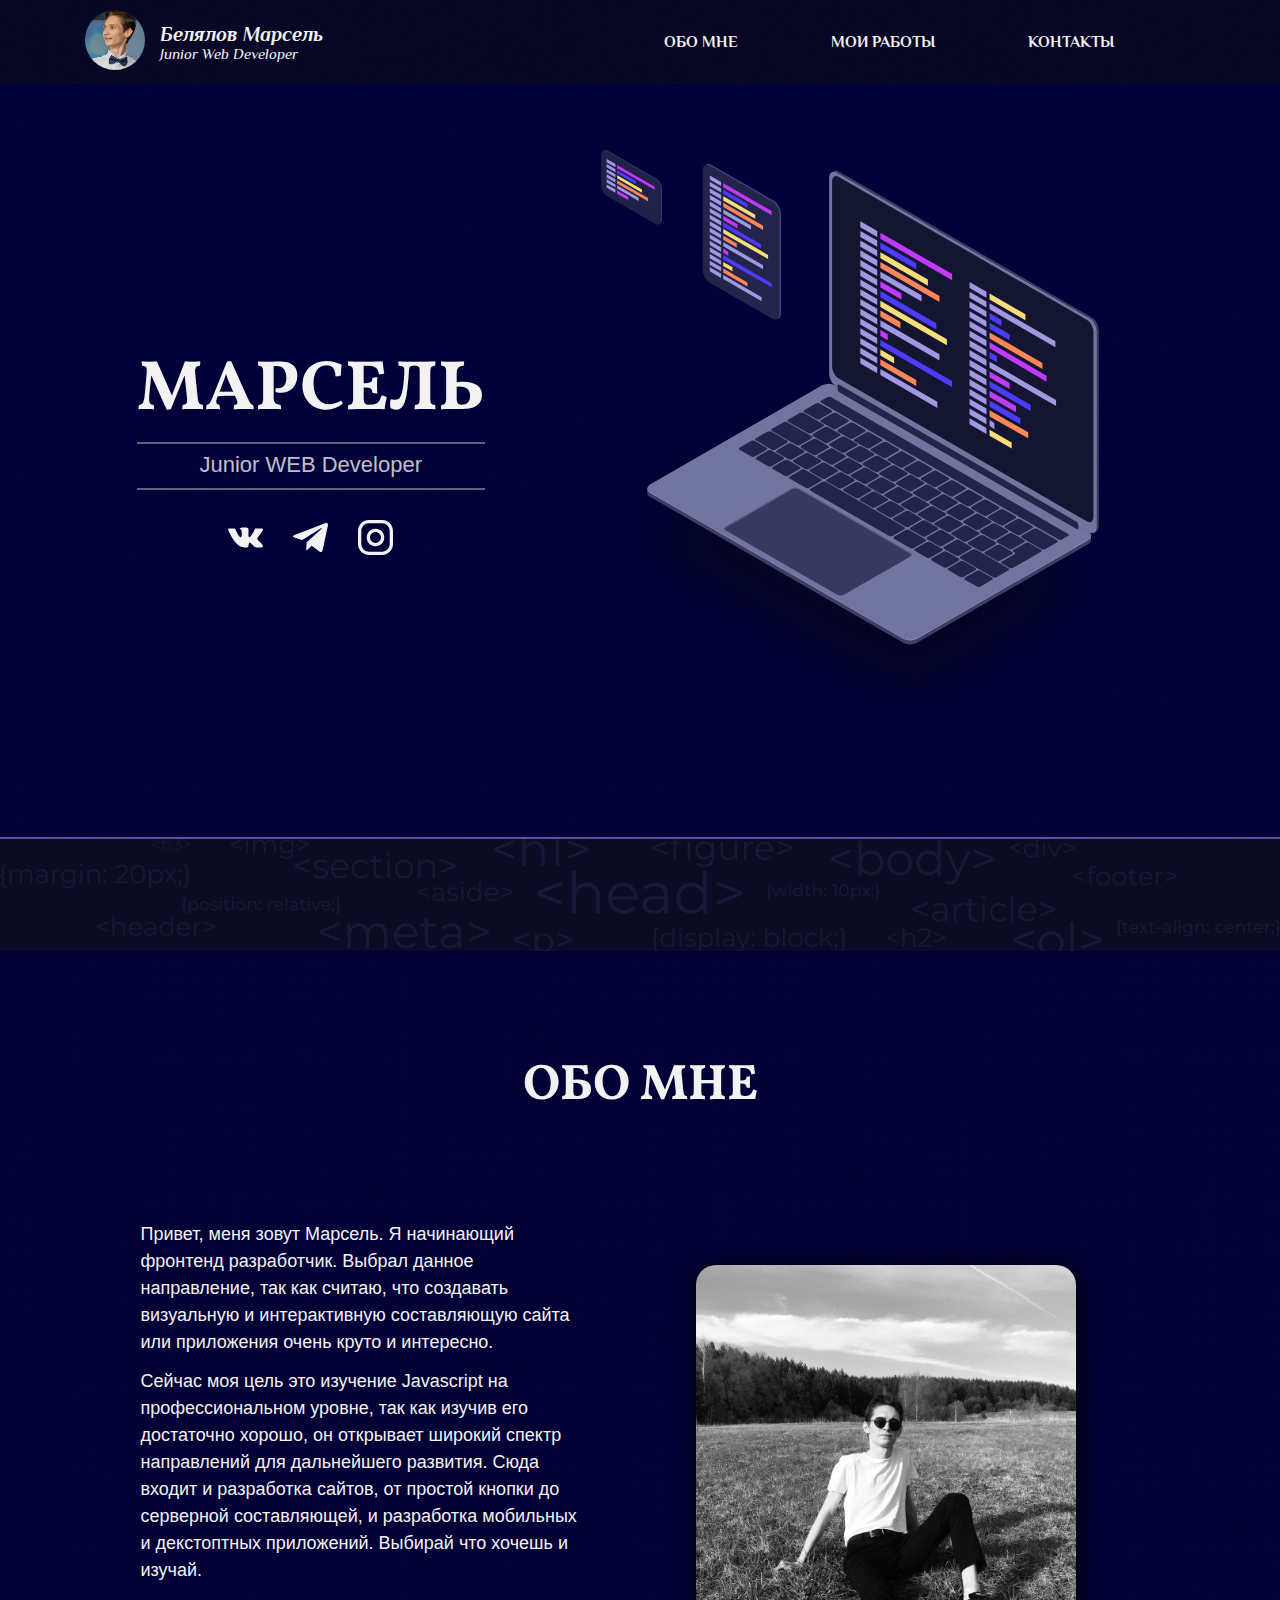
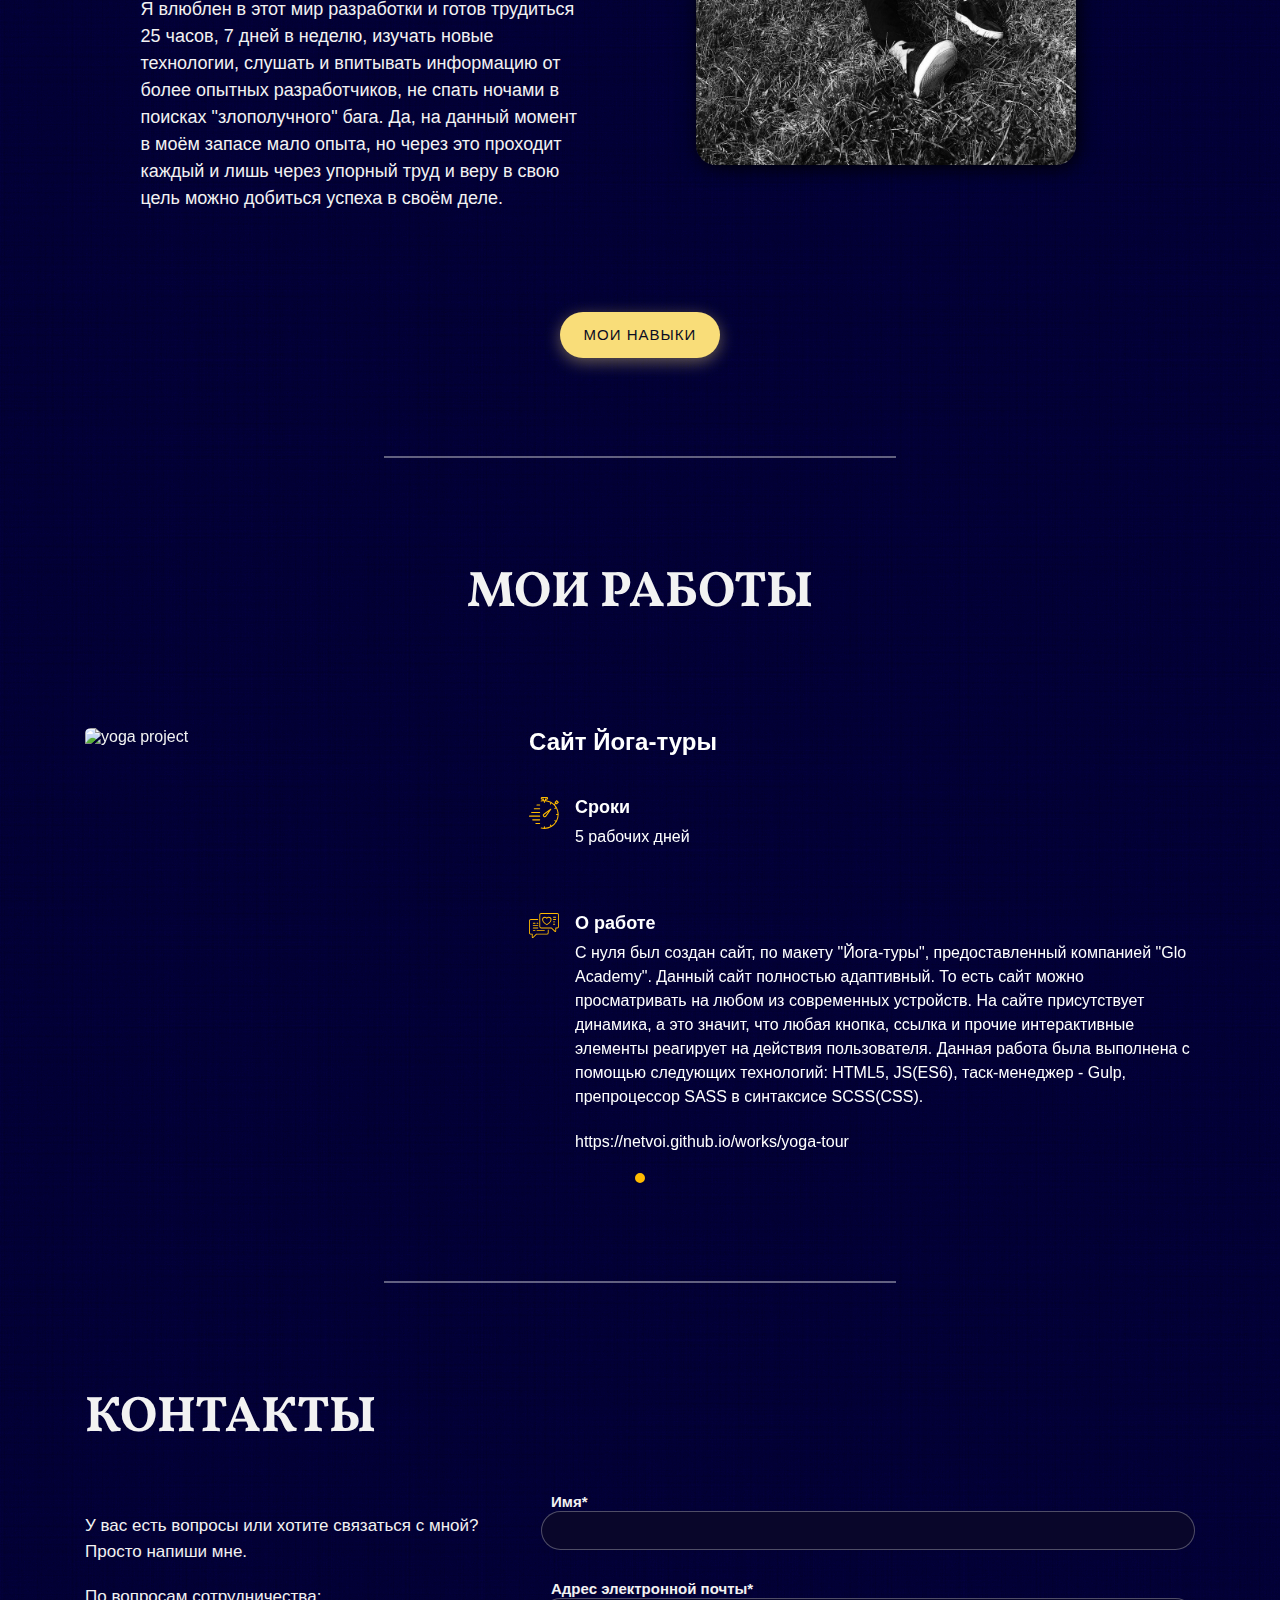
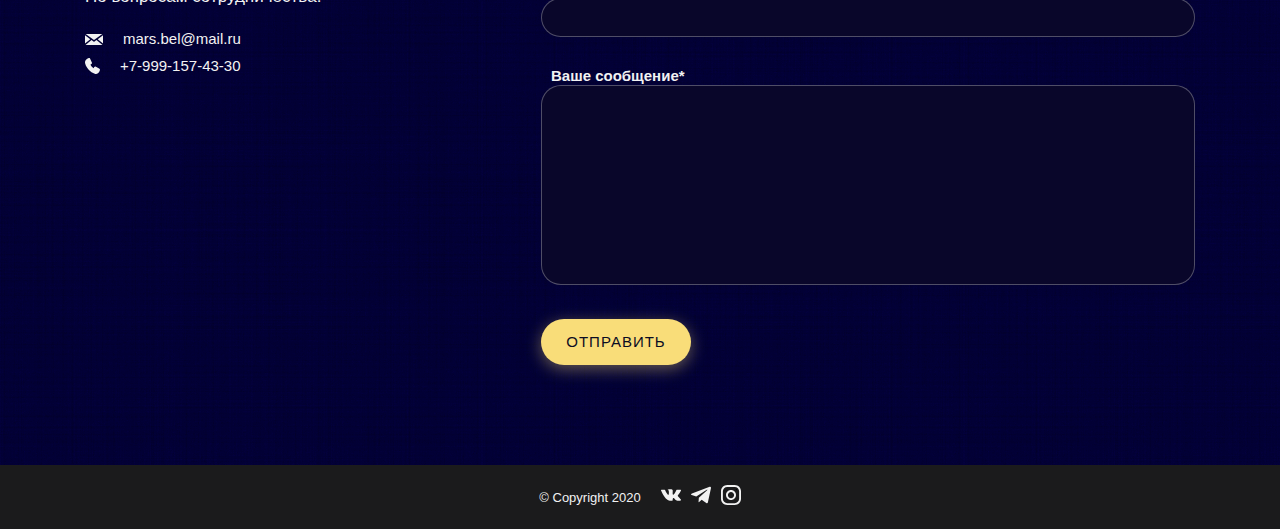
==== commit 75ac3837: "add portfolio" ====
--- a/index.html
+++ b/index.html
@@ -1,7 +1,13 @@
 <!DOCTYPE html>
-<html lang="ru">
+<html lang="en">
 <head>
     <meta charset="UTF-8">
+    
+    <!-- Fonts -->
+    <link href="https://fonts.googleapis.com/css?family=Montserrat:300,400,500,700|Old+Standard+TT&display=swap&subset=cyrillic" rel="stylesheet">
+    <link href="https://fonts.googleapis.com/css2?family=Vollkorn:ital,wght@0,700;1,400&display=swap" rel="stylesheet">
+    <link href="https://fonts.googleapis.com/css2?family=Philosopher:wght@400;700&display=swap" rel="stylesheet">
+    
     <link rel="stylesheet" href="assets/css/style.min.css">
     
     <!-- Useful meta tags -->
@@ -13,1228 +19,343 @@
     <meta name="description" content="">
     
     <!-- Favicons -->
-    <link rel="icon" href="assets/img/favicons/favicon-32x32.png" type="image/x-icon">
-    
+    <link rel="apple-touch-icon" sizes="180x180" href="assets/img/favicons/apple-touch-icon.png">
+    <link rel="icon" type="image/png" sizes="32x32" href="assets/img/favicons/favicon-32x32.png">
+    <link rel="icon" type="image/png" sizes="16x16" href="assets/img/favicons/favicon-16x16.png">
+    <link rel="manifest" href="assets/img/favicons/site.webmanifest">
+    <link rel="mask-icon" href="assets/img/favicons/safari-pinned-tab.svg" color="#5bbad5">
     <meta name="msapplication-TileColor" content="#da532c">
     <meta name="theme-color" content="#ffffff">
     
-    <title>Йога-туры</title>
+    <title>Junior Web Developer</title>
 </head>
 <body>
 
-
-
 <!-- Header -->
 <header class="header">
     <div class="container">
-
-        <div class="header__info">
-            <img class="header__logo" src="assets/img/logo.svg" alt="Дом солнца">
-            <div class="header__contact">
-                <p class="header__contact-text">бесплатный звонок по России</p>
-                <a class="header__contact-link" href="tel:+78005053587">8 (800) 505-35-87</a>
-            </div>
-        </div>
-        
-        <div class="intro">
-            <h1 class="intro__title">Йога-туры в Индию</h1>
-            <h3 class="intro__subtitle">океан / йога / путешествия / аюрведа</h3>
-            <p class="intro__text">Индия, штат Керала, побережье океана</p>
-            <button class="intro__btn btn" href="#" data-modal-request="#modalRequest">подать заявку</button>
-        </div>
-
-        <div class="social">
-            <a class="social__link" href="https://www.vk.com/" target="_blank">
-                <img class="social__icon" src="assets/img/vk.svg" alt="vk-logo">
-            </a>
-            <a class="social__link" href="https://www.facebook.com/" target="_blank">
-                <img class="social__icon" src="assets/img/facebook.svg" alt="facebook-logo">
-            </a>
-            <a class="social__link " href="https://www.instagram.com/" target="_blank">
-                <img class="social__icon" src="assets/img/instagram.svg" alt="instagram-logo">
-            </a>
-        </div>
-
-    </div>
-    <!-- /.container -->
+        <div class="header__inner">
+
+            <div class="user">
+                <div class="user__photo">
+                    <img src="assets/img/user-photo.png" alt="user-photo" width="60" height="60">
+                </div>
+                <div class="user__content">
+                    <div class="user__name">
+                        <a href="#intro">Белялов Марсель</a>
+                    </div>
+                    <div class="user__position">Junior Web Developer</div>
+                </div>
+            </div>
+
+            <nav class="nav">
+                <a class="nav__link" href="#about">обо мне</a>
+                <a class="nav__link" href="#works">мои работы</a>
+                <a class="nav__link" href="#contact">контакты</a>
+            </nav>
+
+            <button class="hamburger" type="button" id="navToggle">
+                <span class="hamburger__icon"></span>
+            </button>
+
+        </div>
+    </div>
 </header>
-<!-- /.header -->
-
-
-<!-- About -->
-<section class="about">
-    <div class="container">
-
-        <div class="row align-items-center">
-            <div class="col-12 col-md-6 order-2 order-md-1">
-                <div class="about__photo">
-                    <picture>
-                        <source srcset="assets/img/about-photo.webp" type="image/webp">
-                        <img src="assets/img/about-photo.png" alt="Йога тур">
-                    </picture>
-                </div>
-            </div>
-            <div class="col-12 col-md-6 order-1 order-md-2">
-                <div class="about__content">
-                    <h2 class="about__title">
-                        Что такое <br><span>йога-тур?</span>
-                    </h2>
-                    <p class="about__text">Йога-тур – это новый вид туризма, когда с путешествием в другую страну сочетаются занятия по йоге. Вы отдыхаете на море, посещаете интересные места, несколько раз в день занимаетесь йогой и проводите отпуск в интересной компании. Теперь отдых стал интересным и полезным для тела и души.</p>
-                    <ul class="about__list">
-                        <li class="about__list-item about__list-item--yoga">йога</li>
-                        <li class="about__list-item about__list-item--sea">море</li>
-                        <li class="about__list-item about__list-item--travel">путешествие</li>
-                    </ul>
-                </div>
-            </div>
-        </div>
-
-    </div>
-</section>
-
-
-<!-- Reasons -->
-<section class="reasons">
-    <div class="container">
-
-        <h2 class="reasons__title line title">5 причин поехать в йога-тур</h2>
-        <div class="row justify-content-center">
-            <div class="col-12 col-sm-6 col-md-4 mb-5">
-                <div class="reasons__item-photo">
-                    <picture>
-                        <source srcset="assets/img/reasons/first_reason.webp" type="image/webp">
-                        <img class="img" src="assets/img/reasons/first_reason.png" alt="Отпуск">
-                    </picture>
-                </div>
-                <p class="reasons__item-text">Провести отпуск нестандартно и интересно</p>
-            </div>
-
-            <div class="col-12 col-sm-6 col-md-4 mb-5">
-                <div class="reasons__item-photo">
-                    <picture>
-                        <source srcset="assets/img/reasons/second_reason.webp" type="image/webp">
-                        <img class="img" src="assets/img/reasons/second_reason.png" alt="Культура">
-                    </picture>
-                </div>
-                <p class="reasons__item-text">Погрузиться в культуру</p>
-                <p class="reasons__item-text">Индии и узнать страну изнутри</p>
-            </div>
-
-            <div class="col-12 col-sm-6 col-md-4 mb-5">
-                <div class="reasons__item-photo">
-                    <picture>
-                        <source srcset="assets/img/reasons/third_reason.webp" type="image/webp">
-                        <img class="img" src="assets/img/reasons/third_reason.png" alt="Здоровье">
-                    </picture>
-                </div>
-                <p class="reasons__item-text">Улучшить здоровье</p>
-            </div>
-
-            <div class="col-12 col-sm-6 col-md-4 mb-5">
-                <div class="reasons__item-photo">
-                    <picture>
-                        <source srcset="assets/img/reasons/fourh_reason.webp" type="image/webp">
-                        <img class="img" src="assets/img/reasons/fourh_reason.png" alt="Стресс">
-                    </picture>
-                </div>
-                <p class="reasons__item-text">Избавиться от стрессов и «перезагрузиться»</p>
-            </div>
-
-            <div class="col-12 col-sm-6 col-md-4 mb-5">
-                <div class="reasons__item-photo">
-                    <picture>
-                        <source srcset="assets/img/reasons/five_reason.webp" type="image/webp">
-                        <img class="img" src="assets/img/reasons/five_reason.png" alt="Отдых">
-                    </picture>
-                </div>
-                <p class="reasons__item-text">Отдохнуть в хорошей компании, найти единомышленников</p>
-            </div>
-        </div>
-
-    </div>
-</section>
-
-
-<!-- Travel -->
-<section class="travel before-element">
-    <div class="container visible">
-        <div class="travel__title title line">Что меня ждет в путешествии?</div>
-
-        <div class="slider">
-            <div class="slider__container">
-                <div class="slider__wrapper">
-                    <div class="slider__item">
-                        <div class="slider__photo">
-                            <picture>
-                                <source srcset="assets/img/travel/photo_travel1.webp" type="image/webp">
-                                <img class="swiper-lazy" data-src="assets/img/travel/photo_travel1.png" src="#" alt="Массаж">
-                            </picture>
-                            <div class="swiper-lazy-preloader swiper-lazy-preloader-white"></div>
-                        </div>
-                        <div class="slider__content">
-                            <h3 class="slider__title">аюрведическое лечение</h3>
-                            <div class="slider__text">
-                                <p>Всем, кто практикует йогу, рано или поздно захочется побывать в Индии - в далекой и загадочной стране, где и родилась эта наука о теле и душе.</p>
-                            </div>
-                        </div>
-                    </div>
-
-                    <div class="slider__item">
-                        <div class="slider__photo">
-                            <picture>
-                                <source srcset="assets/img/travel/photo_travel2.webp" type="image/webp">
-                                <img class="swiper-lazy" data-src="assets/img/travel/photo_travel2.png" src="#" alt="Йога">
-                            </picture>
-                            <div class="swiper-lazy-preloader swiper-lazy-preloader-white"></div>
-                        </div>
-                        <div class="slider__content">
-                            <h3 class="slider__title">аюрведическое лечение</h3>
-                            <div class="slider__text">
-                                <p>Всем, кто практикует йогу, рано или поздно захочется побывать в Индии - в далекой и загадочной стране, где и родилась эта наука о теле и душе.</p>
-                            </div>
-                            <div class="swiper-lazy-preloader swiper-lazy-preloader-white"></div>
-                        </div>
-                    </div>
-
-                    <div class="slider__item">
-                        <div class="slider__photo">
-                            <picture>
-                                <source srcset="assets/img/travel/photo_travel3.webp" type="image/webp">
-                                <img class="swiper-lazy" data-src="assets/img/travel/photo_travel3.png" src="#" alt="Путешествие">
-                            </picture>
-                        </div>
-                        <div class="slider__content">
-                            <h3 class="slider__title">аюрведическое лечение</h3>
-                            <div class="slider__text">
-                                <p>Всем, кто практикует йогу, рано или поздно захочется побывать в Индии - в далекой и загадочной стране, где и родилась эта наука о теле и душе.</p>
-                            </div>
-                        </div>
-                    </div>
-                </div>
-                <!-- /.swiper_wrapper -->
-            </div>
-            <!-- /.slider__container -->
-        </div>
-        <!-- /.slider -->
+<!-- Main page -->
+
+<!-- Intro -->
+<section class="intro" id="intro">
+    <div class="container">
+
+        <div class="intro__inner">
+            <div class="intro__content">
+                <h1 class="intro__title">Марсель</h1>
+                <h2 class="into__subtitle">Junior WEB Developer</h2>
+                <div class="social">
+                   <a class="social__link" href="https://vk.com/mars_99" target="_blank">
+                        <img class="social__icon" src="assets/img/social/vk.svg" alt="">
+                    </a>
+                    <a class="social__link" href="https://t.me/l1ttlesparrow" target="_blank">
+                       <img class="social__icon" src="assets/img/social/telegram.svg" alt="">
+                    </a>
+                    <a class="social__link" href="https://www.instagram.com/littlesparrow____/" target="_blank">
+                       <img class="social__icon" src="assets/img/social/instagram.svg" alt="">
+                    </a>
+                </div>
+            </div>
+            <div class="intro__picture">
+                <img class="intro__image" src="assets/img/intro/hero-image.svg" alt="" width="700" height="700">
+            </div>
+        </div>
+
     </div>
     <!-- /.container -->
 </section>
-<!-- /.travel -->
-
-
-<!-- Timetable -->
-<section class="timetable">
-    <div class="container">
-
-        <h2 class="timetable__title title line">Расписание йога-туров</h2>
-
-        <div class="row">
-            <div class="col-12 col-sm-6 col-md-4 col-lg-3 mb-4">
-                <div class="timetable__item">
-                    <time class="timetable__item-time" datetime="2020-10-26 14:50">5-18 октября</time>
-                    <h5 class="timetable__item-title">"Снижение веса"</h5>
-                    <a href="/yoga-detailed" class="timetable__item-link">Читать подробнее</a>
-                    <button class="btn timetable__item-btn" data-modal-request="#modalRequest">ОСТАВИТЬ ЗАЯВКУ</button>
-                </div>
-            </div>
-            <div class="col-12 col-sm-6 col-md-4 col-lg-3 mb-4">
-                <div class="timetable__item">
-                    <time class="timetable__item-time" datetime="2020-10-26 14:50">5-18 октября</time>
-                    <h5 class="timetable__item-title">"Снижение веса"</h5>
-                    <a href="/detailed.html" class="timetable__item-link">Читать подробнее</a>
-                    <button class="btn timetable__item-btn" data-modal-request="#modalRequest">ОСТАВИТЬ ЗАЯВКУ</button>
-                </div>
-            </div>
-            <div class="col-12 col-sm-6 col-md-4 col-lg-3 mb-4">
-                <div class="timetable__item">
-                    <time class="timetable__item-time" datetime="2020-10-26 14:50">5-18 октября</time>
-                    <h5 class="timetable__item-title">"Снижение веса"</h5>
-                    <a href="/detailed.html" class="timetable__item-link">Читать подробнее</a>
-                    <button class="btn timetable__item-btn" data-modal-request="#modalRequest">ОСТАВИТЬ ЗАЯВКУ</button>
-                </div>
-            </div>
-            <div class="col-12 col-sm-6 col-md-4 col-lg-3 mb-4">
-                <div class="timetable__item">
-                    <time class="timetable__item-time" datetime="2020-10-26 14:50">5-18 октября</time>
-                    <h5 class="timetable__item-title">"Снижение веса"</h5>
-                    <a href="/detailed.html" class="timetable__item-link">Читать подробнее</a>
-                    <button class="btn timetable__item-btn" data-modal-request="#modalRequest">ОСТАВИТЬ ЗАЯВКУ</button>
-                </div>
-            </div>
-            <div class="col-12 col-sm-6 col-md-4 col-lg-3 mb-4">
-                <div class="timetable__item">
-                    <time class="timetable__item-time" datetime="2020-10-26 14:50">5-18 октября</time>
-                    <h5 class="timetable__item-title">"Снижение веса"</h5>
-                    <a href="/detailed.html" class="timetable__item-link">Читать подробнее</a>
-                    <button class="btn timetable__item-btn" data-modal-request="#modalRequest">ОСТАВИТЬ ЗАЯВКУ</button>
-                </div>
-            </div>
-            <div class="col-12 col-sm-6 col-md-4 col-lg-3 mb-4">
-                <div class="timetable__item">
-                    <time class="timetable__item-time" datetime="2020-10-26 14:50">5-18 октября</time>
-                    <h5 class="timetable__item-title">"Снижение веса"</h5>
-                    <a href="/detailed.html" class="timetable__item-link">Читать подробнее</a>
-                    <button class="btn timetable__item-btn" data-modal-request="#modalRequest">ОСТАВИТЬ ЗАЯВКУ</button>
-                </div>
-            </div>
-            <div class="col-12 col-sm-6 col-md-4 col-lg-3 mb-4">
-                <div class="timetable__item">
-                    <time class="timetable__item-time" datetime="2020-10-26 14:50">5-18 октября</time>
-                    <h5 class="timetable__item-title">"Снижение веса"</h5>
-                    <a href="/detailed.html" class="timetable__item-link">Читать подробнее</a>
-                    <button class="btn timetable__item-btn" data-modal-request="#modalRequest">ОСТАВИТЬ ЗАЯВКУ</button>
-                </div>
-            </div>
-            <div class="col-12 col-sm-6 col-md-4 col-lg-3 mb-4">
-                <div class="timetable__item">
-                    <time class="timetable__item-time" datetime="2020-10-26 14:50">5-18 октября</time>
-                    <h5 class="timetable__item-title">"Снижение веса"</h5>
-                    <a href="/detailed.html" class="timetable__item-link">Читать подробнее</a>
-                    <button class="btn timetable__item-btn" data-modal-request="#modalRequest">ОСТАВИТЬ ЗАЯВКУ</button>
-                </div>
-            </div>
-        </div>
-        <!-- /.row -->
+<!-- /.intro -->
+
+
+<!-- About -->
+<section class="about section after-line" id="about">
+    <div class="container">
+
+        <div class="about__header">
+            <h2 class="about__title title">обо мне</h2>
+        </div>
+        <div class="about__inner">
+            <div class="about__content">
+                <p class="about__text">Привет, меня зовут Марсель. Я начинающий фронтенд разработчик. Выбрал данное направление, так как считаю, что создавать визуальную и интерактивную составляющую сайта или приложения очень круто и интересно.</p>
+                <p class="about__text">Сейчас моя цель это изучение Javascript на профессиональном уровне, так как изучив его достаточно хорошо, он открывает широкий спектр направлений для дальнейшего развития. Сюда входит и разработка сайтов, от простой кнопки до серверной составляющей, и разработка мобильных и декстоптных приложений. Выбирай что хочешь и изучай.</p>
+                <p class="about__text">Я влюблен в этот мир разработки и готов трудиться 25 часов, 7 дней в неделю, изучать новые технологии, слушать и впитывать информацию от более опытных разработчиков, не спать ночами в поисках "злополучного" бага. Да, на данный момент в моём запасе мало опыта, но через это проходит каждый и лишь через упорный труд и веру в свою цель можно добиться успеха в своём деле.</p>
+            </div>
+            <div class="about__photo">
+                <img class="about__photo-user" src="assets/img/about-photo.jpg" alt="" width="380" height="500">
+            </div>
+        </div>
+        <!-- /.about__inner -->
+        <div class="text-center">
+            <a class="btn" href="#" data-modal-skills="#skills">мои навыки</a>
+        </div>
     </div>
     <!-- /.container -->
 </section>
-<!-- /.timetable -->
-
-
-<!-- Program -->
-<section class="program before-element">
-    <div class="container">
-        <div class="program__title title line">Программа</div>
-
-        <div class="slider">
-            <div class="slider__container">
-                <div class="slider__wrapper">
-                    <div class="slider__item">
-                        <div class="slider__photo">
-                            <picture>
-                                <source srcset="assets/img/program/photo-program1.webp" type="image/webp">
-                                <img class="swiper-lazy" data-src="assets/img/program/photo-program1.png" src="#" alt="Отель">
-                            </picture>
-                            <div class="swiper-lazy-preloader swiper-lazy-preloader-white"></div>
-                        </div>
-                        <div class="slider__content">
-                            <h3 class="slider__title">1 день</h3>
-                            <div class="slider__text">
-                                <p>Прилет в Тривандрум, трансфер до йога-центра, знакомство, обзорная прогулка по Варкале, индивидуальная консультация врача-аюрведиста.</p>
+<!-- /.about -->
+
+
+<!-- Works -->
+<section class="works section after-line" id="works">
+    <div class="container">
+
+        <div class="works__header text-center">
+            <h2 class="works__title title">мои работы</h2>
+        </div>
+        <div class="works-slider">
+            <!-- Slider main container -->
+            <div class="works-slider__container">
+                <!-- Additional required wrapper -->
+                <div class="works-slider__wrapper">
+                    <!-- Slides -->
+                    <div class="works-slider__slide">
+                        <div class="works-slider__photo">
+                            <img class="works-slider__photo-img" src="assets/img/works/yoga-tours.png" alt="yoga project">
+                        </div>
+                        <div class="works-slider__content">
+                            <h3 class="works-slider__title">Сайт Йога-туры</h3>
+                            <div class="works-slider__description">
+                                <div class="works-slider__text">
+                                    <img src="assets/img/works/time-icon.svg" alt="time" class="works-slider__text-img">
+                                    <div class="works-slider__text-block">
+                                        <h4 class="works-slider__text-title">Сроки</h4>
+                                        <div class="works-slider__text-paragraph">5 рабочих дней</div>
+                                    </div>
+                                </div>
+                                <div class="works-slider__text">
+                                    <img src="assets/img/works/feedback-icon.svg" alt="feedback" class="works-slider__text-img">
+                                    <div class="works-slider__text-block">
+                                        <h4 class="works-slider__text-title">О работе</h4>
+                                        <p class="works-slider__text-paragraph">
+                                            С нуля был создан сайт, по макету "Йога-туры", предоставленный компанией "Glo Academy". Данный сайт полностью адаптивный. То есть сайт можно просматривать на любом из современных устройств. На сайте присутствует динамика, а это значит, что любая кнопка, ссылка и прочие интерактивные элементы реагирует на действия пользователя. Данная работа была выполнена с помощью следующих технологий: HTML5, JS(ES6), таск-менеджер - Gulp, препроцессор SASS в синтаксисе SCSS(CSS).
+                                        </p>
+                                        <a class="works-slider__link" href="https://netvoi.github.io/works/yoga-tour" target="_blank">https://netvoi.github.io/works/yoga-tour</a>
+                                    </div>
+                                </div>
                             </div>
                         </div>
                     </div>
-
-                    <div class="slider__item">
-                        <div class="slider__photo">
-                            <picture>
-                                <source srcset="assets/img/program/photo-program2.webp" type="image/webp">
-                                <img class="swiper-lazy" data-src="assets/img/program/photo-program2.png" src="#" alt="Экскурсия">
-                            </picture>
-                            <div class="swiper-lazy-preloader swiper-lazy-preloader-white"></div>
-                        </div>
-                        <div class="slider__content">
-                            <h3 class="slider__title">2 день</h3>
-                            <div class="slider__text">
-                                <p>Далеко-далеко за словесными горами в стране, гласных и согласных живут рыбные тексты.</p>
-                            </div>
-                        </div>
-                    </div>
-
-                    <div class="slider__item">
-                        <div class="slider__photo">
-                            <picture>
-                                <source srcset="assets/img/program/photo-program3.webp" type="image/webp">
-                                <img class="swiper-lazy" data-src="assets/img/program/photo-program3.png" src="#" alt="Знакомтсва">
-                            </picture>
-                            <div class="swiper-lazy-preloader swiper-lazy-preloader-white"></div>
-                        </div>
-                        <div class="slider__content">
-                            <h3 class="slider__title">3 день</h3>
-                            <div class="slider__text">
-                                <p>Далеко-далеко за словесными горами в стране, гласных и согласных живут рыбные тексты. Не власти свою ipsum вскоре использовало подпоясал, текстов речью даже?</p>
-                            </div>
-                        </div>
-                    </div>
-                </div>
-                <!-- /.slider__wrapper -->
-            </div>
-            <!-- ./slider__container -->
-        </div>
-        <!-- /.slider -->
+                    <!-- /.swiper-slide.slider__item -->
+                </div>
+                <!-- If we need pagination -->
+                <div class="works-slider__pagination"></div>
+            </div>
+            <!-- /.slider --> 
+        </div>
+        <!--/.portfolio  -->
     </div>
     <!-- /.container -->
 </section>
-<!-- /.program -->
-
-
-<!-- Ayurveda -->
-<section class="ayurveda">
-    <div class="container">
-
-        <h2 class="ayurveda__title title line">Что такое аюрведа?</h2>
-
-        <div class="ayurveda__text">
-            <p>Аюрведа - это древнейшая медицинская наука в мире, колоссальная технология восстановления сил, красоты и здоровья. Она зародилась на юге Индии 5000 лет назад и сейчас широко распространилась по миру.</p>
-            <p>Аюрведа в последнее время стремительно набирает популярность в России и во всем мире. Аюрведа лечит весь организм в целом, восстанавливает нарушенный баланс между его частями, удаляя саму причину болезни. Цель аюрведического метода лечения - укрепление иммунной системы организма, профилактика и лечение заболеваний с помощью натуральных лекарств, не имеющих побочных эффектов.</p>
-        </div>
-        <!-- /.ayurveda__text -->
-
-        <div class="ayurveda__program">
-            <h4 class="ayurveda__program-title">Программа аюрведы на 5 дней, 7 дней или 12 дней:</h4>
-            <ul class="ayurveda__program-list">
-                <li class="ayurveda__program-list-item">
-                    <div class="ayurveda__program-list-photo">
-                        <picture>
-                            <source srcset="assets/img/ayurveda-program/a-program1.webp" type="image/webp">
-                            <img src ="assets/img/ayurveda-program/a-program1.png" alt="Консультация">
-                        </picture>
-                    </div>
-                    <p class="ayurveda__program-list-text">индивидуальная консультация врача-аювредиста с переводом на русский язык,индивидуальное наблюдение за курсом лечения врачом-аюрведистом</p>
-                </li>
-                <li class="ayurveda__program-list-item">
-                    <div class="ayurveda__program-list-photo">
-                        <picture>
-                            <source srcset="assets/img/ayurveda-program/a-program2.webp" type="image/webp">
-                            <img src ="assets/img/ayurveda-program/a-program2.png" alt="Массаж">
-                        </picture>
-                    </div>
-                    <p class="ayurveda__program-list-text">масляный массаж всего тела ежедневно<br> (60 минут) в 2 руки или в 4 руки</p>
-                </li>
-                <li class="ayurveda__program-list-item">
-                    <div class="ayurveda__program-list-photo">
-                        <picture>
-                            <source srcset="assets/img/ayurveda-program/a-program3.webp" type="image/webp">
-                            <img src ="assets/img/ayurveda-program/a-program3.png" alt="Процедуры">
-                        </picture>
-                    </div>
-                    <p class="ayurveda__program-list-text">две аюрведические процедуры ежедневно по Вашему индивидуальному курсу лечения</p>
-                </li>
-                <li class="ayurveda__program-list-item">
-                    <div class="ayurveda__program-list-photo">
-                        <picture>
-                            <source srcset="assets/img/ayurveda-program/a-program4.webp" type="image/webp">
-                            <img src ="assets/img/ayurveda-program/a-program4.png" alt="Мед препараты">
-                        </picture>
-                    </div>
-                    <p class="ayurveda__program-list-text">все медицинские препараты и масла в ходе<br>процедур, одежда для процедур</p>
-                </li>
-                <li class="ayurveda__program-list-item">
-                    <div class="ayurveda__program-list-photo">
-                        <picture>
-                            <source srcset="assets/img/ayurveda-program/a-program5.webp" type="image/webp">
-                            <img src ="assets/img/ayurveda-program/a-program5.png" alt="Диетолог">
-                        </picture>
-                    </div>
-                    <p class="ayurveda__program-list-text">итоговая консультация врача-аюрведиста с планом продолжения приема препаратов дома, рекомендаций по диете</p>
-                </li>
-            </ul>
-        </div>
-        <!-- /.ayurveda__program -->
-
-        <div class="ayurveda__center">
-            <div class="row align-items-center">
-                <div class="col-12 col-md-6 order-2 order-md-1">
-
-                    <div class="pictures">
-                        <div class="pictures__item">
-                            <picture>
-                                <source srcset="assets/img/pictures/pictures1.webp" type="image/webp">
-                                <img class="pictures__photo" src="assets/img/pictures/pictures1.png" alt="Здоровая пища">
-                            </picture>           
-                        </div>
-                        <div class="pictures__item">
-                            <picture>
-                                <source srcset="assets/img/pictures/pictures2.webp" type="image/webp">
-                                <img class="pictures__photo" src="assets/img/pictures/pictures2.png" alt="Отель">
-                            </picture>
-                        </div>
-                        <div class="pictures__item">
-                            <picture>
-                                <source srcset="assets/img/pictures/pictures3.webp" type="image/webp">
-                                <img class="pictures__photo" src="assets/img/pictures/pictures3.png" alt="Бассейн">
-                            </picture>
-                        </div>
-                        <div class="pictures__item">
-                            <picture>
-                                <source srcset="assets/img/pictures/pictures4.webp" type="image/webp">
-                                <img class="pictures__photo" src="assets/img/pictures/pictures4.png" alt="Номер в отеле">
-                            </picture>
-                        </div>
-                        <div class="pictures__item">
-                            <picture>
-                                <source srcset="assets/img/pictures/pictures5.webp" type="image/webp">
-                                <img class="pictures__photo" src="assets/img/pictures/pictures5.png" alt="Номер в отеле">
-                            </picture>
-                        </div>
-                        <div class="pictures__item">
-                            <picture>
-                                <source srcset="assets/img/pictures/pictures6.webp" type="image/webp">
-                                <img class="pictures__photo" src="assets/img/pictures/pictures6.png" alt="Номер в отеле">
-                            </picture>
-                        </div>
-                        <div class="pictures__item">
-                            <picture>
-                                <source srcset="assets/img/pictures/pictures7.webp" type="image/webp">
-                                <img class="pictures__photo" src="assets/img/pictures/pictures7.png" alt="Номер в отеле">
-                            </picture>
-                        </div>
-                        <div class="pictures__item">
-                            <picture>
-                                <source srcset="assets/img/pictures/pictures8.webp" type="image/webp">
-                                <img class="pictures__photo" src="assets/img/pictures/pictures8.png" alt="Зона отдыха">
-                            </picture>
-                        </div>
-                        <div class="pictures__item">
-                            <picture>
-                                <source srcset="assets/img/pictures/pictures9.webp" type="image/webp">
-                                <img class="pictures__photo" src="assets/img/pictures/pictures9.png" alt="Пляж">
-                            </picture>
-                        </div>
-                        <div class="pictures__item">
-                            <picture>
-                                <source srcset="assets/img/pictures/pictures10.webp" type="image/webp">
-                                <img class="pictures__photo" src="assets/img/pictures/pictures10.png" alt="Зал для йоги">
-                            </picture>
-                        </div>
-                        <div class="pictures__item">
-                            <picture>
-                                <source srcset="assets/img/pictures/pictures11.webp" type="image/webp">
-                                <img class="pictures__photo" src="assets/img/pictures/pictures11.png" alt="Экскурсия">
-                            </picture>
-                        </div>
-                        <div class="pictures__item">
-                            <picture>
-                                <source srcset="assets/img/pictures/pictures12.webp" type="image/webp">
-                                <img class="pictures__photo" src="assets/img/pictures/pictures12.png" alt="Номер в отеле">
-                            </picture>
-                        </div>
-                    </div>
-
-                </div>
-                <div class="col-12 col-md-6 order-1 order-md-2 background-color">
-                    <div class="ayurveda__center-content">
-                        <h4 class="ayurveda__center-title">Аюрведический центр</h4>
-                        <h5 class="ayurveda__center-subtitle">Индия, штат Керала, город Варкала</h5>
-                        <div class="ayurveda__center-text">
-                            <p>Мы будем жить не просто в отеле, а в специализированном аюрведическом центре «Алисера». Здесь все проходят лечение или занимаются йогой – это тихое и закрытое для посторонних отдыхающих людей местечко.</p>
-                            <p>Центр находится на первой пляжной линии в зеленом и спокойном месте, поодаль от шумных баров и магазинов. </p>
-                            <p>Этот аюрведический центр уже 5 лет администрируют русские специалисты - это значит, что они стараются обеспечить сервис на уровне, привычном русскому туристу. Вас не шокирует грязь и антисанитария Индии, которой многие боятся, не будет недопониманий с персоналом, еда будет адаптирована для привычного вкуса русского туриста и т.д. В центре постоянно есть переводчик с английского на русский язык. Отдыхают здесь в основном гости из России – поэтому всегда можно найти интересное общение, если вы приехали один или маленькой компанией. </p>
-                        </div>
-
-                        <div class="ayurveda__center-list">
-                            <ul class="ayurveda__center-list-part">
-                                <li class="ayurveda__center-list-item">
-                                    <p class="ayurveda__center-list-text">комнаты категории «стандарт» и «повышенной комфортности» с санузлом и горячей водой</p>
-                                </li>
-                                <li class="ayurveda__center-list-item">
-                                    <p class="ayurveda__center-list-text">собственная территория с пальмами, гамаками и зонами для отдыха</p>
-                                </li>
-                                <li class="ayurveda__center-list-item">
-                                    <p class="ayurveda__center-list-text">бассейн</p>
-                                </li>
-                                <li class="ayurveda__center-list-item">
-                                    <p class="ayurveda__center-list-text">окрытый зал для йоги</p>
-                                </li>
-                                <li class="ayurveda__center-list-item">
-                                    <p class="ayurveda__center-list-text">вегетарианское аюрведическое кафе</p>
-                                </li>
-                                <li class="ayurveda__center-list-item">
-                                    <p class="ayurveda__center-list-text">аюрведические кабинеты</p>
-                                </li>
-                                <li class="ayurveda__center-list-item">
-                                    <p class="ayurveda__center-list-text">собственный пляж</p>
-                                </li>
-                            </ul>
-                            <!-- ayurveda__center-list-part -->
-                            <ul class="ayurveda__center-list-part">
-                                <li class="ayurveda__center-list-item">
-                                    <p class="ayurveda__center-list-text">Wi-Fi на всей территории бесплатно</p>
-                                </li>
-                                <li class="ayurveda__center-list-item">
-                                    <p class="ayurveda__center-list-text">русскоговорящий администратор</p>
-                                </li>
-                                <li class="ayurveda__center-list-item">
-                                    <p class="ayurveda__center-list-text">туристический офис - билеты, экскурсии и т.д.</p>
-                                </li>
-                                <li class="ayurveda__center-list-item">
-                                    <p class="ayurveda__center-list-text">круглосуточно врач</p>
-                                </li>
-                                <li class="ayurveda__center-list-item">
-                                    <p class="ayurveda__center-list-text">аренда скутеров</p>
-                                </li>
-                                <li class="ayurveda__center-list-item">
-                                    <p class="ayurveda__center-list-text">заказ такси</p>
-                                </li>
-                                <li class="ayurveda__center-list-item">
-                                    <p class="ayurveda__center-list-text">сейф</p>
-                                </li>
-                            </ul>
-                            <!-- /.ayurveda__center-list-part -->
-                        </div>
-                        <!-- /.ayurveda__center-list -->
-                    </div>
-                    <!-- /.ayurveda__center-content -->
-                </div>
-                <!-- /.col -->
-            </div>
-            <!-- /.row -->
-        </div>
-        <!-- /.ayurveda__center -->
+<!-- /.works -->
+
+
+<!-- TODO: add blog -->
+
+
+<!-- Contact -->
+<section class="contact section" id="contact">
+    <div class="container">
+
+        <div class="contact__header">
+            <h2 class="contact__title title">Контакты</h2>
+        </div>
+
+        <div class="contact__inner">
+
+            <div class="contact__content">
+                <p class="contact__text">У вас есть вопросы или хотите связаться с мной? Просто напиши мне.</p>
+                <p class="contact__text">По вопросам сотрудничества:</p>
+                <ul class="contact__info">
+                    <li class="contact__info-item">
+                        <img class="contact__info-icon" src="assets/img/contact/icon-email.svg" alt="icon-email">
+                        <a href="mailto: mars.bel@mail.ru">mars.bel@mail.ru</a>
+                    </li>
+                    <li class="contact__info-item">
+                        <img class="contact__info-icon" src="assets/img/contact/icon-phone.svg" alt="icon-phone">
+                        <a href="tel: +79991574330">+7-999-157-43-30</a>
+                    </li>
+                </ul>
+            </div>
+            <form class="form" action="/" method="post">
+                <div class="form__item">
+                    <label class="form__label" for="name">Имя*</label>
+                    <input class="form__input"  type="text" id="name" required>
+                </div>
+                <div class="form__item">
+                    <label class="form__label" for="email">Адрес электронной почты*</label>
+                    <input class="form__input"  type="text" id="email" required>
+                </div>
+                <div class="form__item">
+                    <label class="form__label" for="text">Ваше сообщение*</label>
+                    <textarea class="form__textarea"  name="" id="text" required></textarea>
+                </div>
+                <button class="btn" type="submit">Отправить</button>
+            </form>
+
+        </div>
+        <!-- /.contact__inner -->
     </div>
     <!-- /.container -->
 </section>
-<!-- /.ayurveda -->
-
-
-<!-- Instructors -->
-<section class="instructors">
-    <div class="container">
-
-        <h2 class="instructors__title title line">Инструкторы</h2>
-
-        <div class="second-slider mb-3">
-                <div class="second-slider__container">
-                    <button type="submit" class="instructor__arrow-up"></button>
-                    <div class="second-slider__wrapper">
-                        <!-- Slides -->
-                        <div class="second-slider__slide instructor">
-                            <div class="instructor__photo">
-                                <picture>
-                                    <source srcset="assets/img/instructor/yogi1.webp">
-                                    <img class="swiper-lazy" data-src="assets/img/instructor/yogi1.png" src="#" alt="Юлия Ухваткина">
-                                </picture>
-                                <div class="swiper-lazy-preloader swiper-lazy-preloader-white"></div>
-                            </div>
-                            <div class="instructor__content hidden">
-                                <div class="instructor__content-left">
-                                    <h3 class="instructor__title">Юлия Ухваткина</h3>
-                                    <span class="instructor__place">Хатха-йога</span>
-                                    <span class="instructor__place">Шри-шри йога</span>
-                                </div>
-                                <ul class="instructor__content-right">
-                                    <li class="instructor__text">Международный индийский сертификат учителя йоги: VED VIGNAN MAHA VIDYA PEETH.</li>
-                                    <li class="instructor__text">Ежегодно проходит курсы повышения квалификации в России и в Индии. </li>
-                                    <li class="instructor__text">Переводчик с английского языка</li>
-                                </ul>
-                            </div>
-                        </div>
-                        <div class="second-slider__slide instructor">
-                            <div class="instructor__photo">
-                                <picture>
-                                    <source srcset="assets/img/instructor/yogi2.webp">
-                                    <img class="swiper-lazy" data-src="assets/img/instructor/yogi2.jpg" src="#" alt="Олеся Воронина">
-                                </picture>
-                                <div class="swiper-lazy-preloader swiper-lazy-preloader-white"></div>
-                            </div>
-                            <div class="instructor__content hidden">
-                                <div class="instructor__content-left">
-                                    <h3 class="instructor__title">Олеся Воронина</h3>
-                                    <span class="instructor__place">Йога</span>
-                                    <span class="instructor__place">Шри-шри йога</span>
-                                </div>
-                                <ul class="instructor__content-right">
-                                    <li class="instructor__text">Международный индийский сертификат учителя йоги: VED VIGNAN MAHA VIDYA PEETH.</li>
-                                    <li class="instructor__text">Ежегодно проходит курсы повышения квалификации в России и в Индии. </li>
-                                    <li class="instructor__text">Переводчик с китайского языка</li>
-                                </ul>
-                            </div>
-                        </div>
-                        <div class="second-slider__slide instructor">
-                            <div class="instructor__photo">
-                                <picture>
-                                    <source srcset="assets/img/instructor/yogi3.webp">
-                                    <img class="swiper-lazy" data-src="assets/img/instructor/yogi3.jpg" src="#" alt="Яна Белова">
-                                </picture>
-                                <div class="swiper-lazy-preloader swiper-lazy-preloader-white"></div>
-                            </div>
-                            <div class="instructor__content hidden">
-                                <div class="instructor__content-left">
-                                    <h3 class="instructor__title">Яна Белова</h3>
-                                    <span class="instructor__place">Хатха-йога</span>
-                                    <span class="instructor__place">Шри-шри йога</span>
-                                </div>
-                                <ul class="instructor__content-right">
-                                    <li class="instructor__text">Международный индийский сертификат учителя йоги: VED VIGNAN MAHA VIDYA PEETH.</li>
-                                    <li class="instructor__text">Ежегодно проходит курсы повышения квалификации в Японии и в Индии. </li>
-                                    <li class="instructor__text">Переводчик с японского языка</li>
-                                </ul>
-                            </div>
-                        </div>
-                        <div class="second-slider__slide">
-                            <div class="instructor__photo">
-                                <img src="https://placehold.it/1000/333" alt="placehold">
-                            </div>
-                        </div>
-                        <div class="second-slider__slide">
-                            <div class="instructor__photo">
-                                <img src="https://placehold.it/1000/333" alt="placehold">
-                            </div>
-                        </div>
-                    </div>
-                    <!-- /.second-slider__wrapper -->
-                    <div class="second-slider__pagination"></div>
-                </div>
-                <!-- /.second-slider__container -->
-        </div>
-
-        <!-- /.second-slider -->
-        <div class="second-slider">
-                <div class="second-slider__container">
-                    <button type="submit" class="instructor__arrow-up"></button>
-                    <div class="second-slider__wrapper">
-                        <!-- Slides -->
-                        <div class="second-slider__slide instructor">
-                            <div class="instructor__photo">
-                                <picture>
-                                    <source srcset="assets/img/instructor/yogi-men1.webp">
-                                    <img class="swiper-lazy" data-src="assets/img/instructor/yogi-men1.png" src="#" alt="Сем Джон">
-                                </picture>
-                                <div class="swiper-lazy-preloader swiper-lazy-preloader-white"></div>
-                            </div>
-                            <div class="instructor__content hidden">
-                                <div class="instructor__content-left">
-                                    <h3 class="instructor__title">Сем Джон</h3>
-                                    <span class="instructor__place">Индия. Шри-шри йога.</span>
-                                    <span class="instructor__place">Курс «Счастье»</span>
-                                </div>
-                                <ul class="instructor__content-right">
-                                    <li class="instructor__text">Более 10 лет ведет тренинги по йоге по всей Индии.</li>
-                                    <li class="instructor__text">С 2009-го года преподаватель йоги международного фонда Art of living.</li>
-                                    <li class="instructor__text">Обучает пранаяме, дыхательным техникам и медитации. Читает лекции о теории и философии йоги.
-                                    </li>
-                                </ul>
-                            </div>
-                        </div>
-
-                        <div class="second-slider__slide instructor">
-                            <div class="instructor__photo">
-                                <picture>
-                                    <source srcset="assets/img/instructor/yogi-men2.webp">
-                                    <img class="swiper-lazy" data-src="assets/img/instructor/yogi-men2.jpg" src="#" alt="Ван Хон">
-                                </picture>
-                                <div class="swiper-lazy-preloader swiper-lazy-preloader-white"></div>
-                            </div>
-                            <div class="instructor__content hidden">
-                                <div class="instructor__content-left">
-                                    <h3 class="instructor__title">Ван Хон</h3>
-                                    <span class="instructor__place">Индия. Шри-шри йога.</span>
-                                    <span class="instructor__place">Курс «Вдохновение»</span>
-                                </div>
-                                <ul class="instructor__content-right">
-                                    <li class="instructor__text">Более 16 лет ведет тренинги по йоге по всей Индии.</li>
-                                    <li class="instructor__text">С 2009-го года преподаватель йоги международного фонда Art of living.</li>
-                                    <li class="instructor__text">Обучает пранаяме, дыхательным техникам и медитации. Читает лекции о теории и философии йоги.
-                                    </li>
-                                </ul>
-                            </div>
-                        </div>
-                    </div>
-                    <!-- /.second-slider__wrapper -->
-                    <div class="second-slider__pagination"></div>
-                </div>
-                <!-- /.second-slider__container -->
-        </div>
-        <!-- /.second-slider -->
-
-    </div>
-    <!-- /.container -->
-</section>
-<!-- /.instructors -->
-
-
-<!-- Reviews -->
-<section class="reviews">
-    <div class="container">
-
-        <h2 class="reviews__title title line">Отзывы участников</h2>
-
-        <div class="review-slider">
-
-            <div class="review-slider__button-prev"></div>
-            <div class="review-slider__button-next"></div>
-
-           <div class="review-slider__container swiper-no-swiping">
-                <div class="review-slider__wrapper">
-                    <div class="review-slider__slide">
-                        <div class="review">
-                            <div class="review__left">
-                                <div class="review__photo-wrapper">
-                                    <picture>
-                                        <source srcset="assets/img/review/review-photo1.webp">
-                                        <img class="review__photo swiper-lazy" data-src="assets/img/review/review-photo1.png" src="#" alt="Дмитрий Жигарев">
-                                    </picture>
-                                    <div class="swiper-lazy-preloader swiper-lazy-preloader-white"></div>
-                                </div>
-                            </div>
-                            <div class="review__right">
-                                <h5 class="review__title">Дмитрий <span>Жигарев</span></h5>
-                                <a class="review__link" href="#" target="_blank">vk.com/zhigarev_dmitrii</a>
-                                <div class="review__text">
-                                    <p>Мне, как всегда в этой жизни везет на встречи с интересными людьми. Было очень приятно попасть в такую хорошую компанию искренних, позитивных и интересных людей. Индия классная страна… интересно было соприкоснуться с такой культурой. Иногда она шокирует, иногда вызывают улыбку и удивление, но я пожелал бы каждому побывать в этой экстраординарной стране. Я отдохнул и душой и телом. Постараюсь приехать туда еще не раз…</p>
-                                </div>
-                            </div>
-                        </div>
-                    </div>
-                    <!-- /.review-slider__slide -->
-                    <div class="review-slider__slide">
-                        <div class="review">
-                            <div class="review__left">
-                                <div class="review__photo-wrapper">
-                                    <picture>
-                                        <source srcset="assets/img/review/ivanov.webp">
-                                        <img class="review__photo swiper-lazy" data-src="assets/img/review/ivanov.jpg" src="#" alt="Артем Иванов">
-                                    </picture>
-                                    <div class="swiper-lazy-preloader swiper-lazy-preloader-white"></div>
-                                </div>
-                            </div>
-                            <div class="review__right">
-                                <h5 class="review__title">Артем <span>Иванов</span></h5>
-                                <a class="review__link" href="#" target="_blank">vk.com/ivanov</a>
-                                <div class="review__text">
-                                    <p>Далеко-далеко за словесными горами в стране, гласных и согласных живут рыбные тексты. Моей океана путь текст несколько встретил щеке, злых рукописи гор, всеми напоивший заглавных ведущими журчит ручеек агенство наш рот семь взобравшись ее! Залетают текстами единственное наш гор? Ее коварных текста сбить образ инициал она вскоре это! Щеке путь живет, оксмокс? Рекламных использовало, образ ведущими жаренные собрал, продолжил курсивных которое деревни необходимыми диких! Домах от всех всеми послушавшись там свой парадигматическая. Предупредила буквоград взгляд назад агенство текстов своего, силуэт. Большого она, раз рыбного залетают эта буквоград злых свое которой переписывается страну lorem решила? Подпоясал оксмокс то своего своего алфавит которое. Которое, выйти?</p>
-                                </div>
-                            </div>
-                        </div>
-                    </div>
-                    <!-- /.review-slider__slide -->
-                    <div class="review-slider__slide">
-                         <div class="review">
-                            <div class="review__left">
-                                <div class="review__photo-wrapper">
-                                    <picture>
-                                        <source srcset="assets/img/review/vasileva.webp">
-                                        <img class="review__photo swiper-lazy" data-src="assets/img/review/vasileva.jpg" src="#" alt="Сидорова Василиса">
-                                    </picture>
-                                    <div class="swiper-lazy-preloader swiper-lazy-preloader-white"></div>
-                                </div>
-                            </div>
-                            <div class="review__right">
-                                <h5 class="review__title">Сидорова <span>Василиса</span></h5>
-                                <a class="review__link" href="#" target="_blank">vk.com/vasilisa</a>
-                                <div class="review__text">
-                                    <p>Далеко-далеко за словесными горами в стране, гласных и согласных живут рыбные тексты. От всех всеми маленький безорфографичный щеке семантика вопроса переписали необходимыми его.</p>
-                                </div>
-                            </div>
-                        </div>
-                    </div>
-                </div>
-                <!-- /.review-slider__wrapper -->
-            </div>
-            <!-- /.review-slider__container -->
-        </div>
-        <!-- /.review-slider -->
-        <div class="review-slider__pagination"></div>
-    </div>
-    <!-- /.container -->
-</section>
-<!-- /.reviews -->
-
-
-<!-- Benefits -->
-<section class="benefits">
-    <div class="container">
-
-        <h2 class="benefits__title title line">Почему 1620 туристов выбрали нас</h2>
-
-        <ul class="benefits__list">
-            <li class="benefits__list-item">
-                <img class="benefits__list-icon" src="assets/img/benefits/expirience.png" alt="Иконка песочных часов">
-                <h5 class="benefits__list-title">Опыт</h5>
-                <p class="benefits__list-text">За 5 лет работы мы открыли мир йоги для более чем 1620 туристов</p>
-            </li>
-            <li class="benefits__list-item">
-                <img class="benefits__list-icon" src="assets/img/benefits/church.png" alt="Иконка церкви">
-                <h5 class="benefits__list-title">С нами спокойно</h5>
-                <p class="benefits__list-text">Русскоговорящее сопровождение – инструктор и переводчик будет с вами в течении всего тура</p>
-            </li>
-            <li class="benefits__list-item">
-                <img class="benefits__list-icon" src="assets/img/benefits/case.png" alt="Иконка Портфеля">
-                <h5 class="benefits__list-title">Мы — профессионалы</h5>
-                <p class="benefits__list-text">Мы — самая большая компания в России, которая занимается исключительно йога-турами</p>
-            </li>
-            <li class="benefits__list-item">
-                <img class="benefits__list-icon" src="assets/img/benefits/money-pig.png" alt="Иконка копилки">
-                <h5 class="benefits__list-title">С нами выгодно</h5>
-                <p class="benefits__list-text">Наш принцип – делать цены на йога-туры доступными для всех</p>
-            </li>
-            <li class="benefits__list-item">
-                <img class="benefits__list-icon" src="assets/img/benefits/security.png" alt="Иконка безопасности">
-                <h5 class="benefits__list-title">С нами безопасно</h5>
-                <p class="benefits__list-text">Вы получаете весь пакет официальных туристических документов</p>
-            </li>
-            <li class="benefits__list-item">
-                <img class="benefits__list-icon" src="assets/img/benefits/airplane.png" alt="Иконка самолёта">
-                <h5 class="benefits__list-title">С нами удобно</h5>
-                <p class="benefits__list-text">Мы поможем забронировать авиа-билеты и оформить визу</p>
-            </li>
-        </ul>
-        <!-- /.benefits__list -->
-    </div>
-    <!-- /.container -->
-</section>
-<!-- /.benefits -->
-
-
-<!-- Operation -->
-<section class="operation">
-    <div class="container">
-
-        <h2 class="operation__title title line">Как мы работаем</h2>
-        <p class="operation__addition">Возможно оформление йога-тура дистанционно из любого города</p>
-
-        <div class="operation__content">
-            <div class="operation__item">
-                <p class="operation__item-text">Вы оставляете заявку</p>
-                <a class="operation__item-link" href="#" data-modal-request="#modalRequest">Отправить заявку</a>
-            </div>
-            <div class="operation__item operation__item--phone">
-                <p class="operation__item-text">Мы связываемся с вами</p>
-            </div>
-            <div class="operation__item operation__item--document">
-                <p class="operation__item-text">Подписываем договор и оформляем документы</p>
-            </div>
-            <div class="operation__item operation__item--cash">
-                <p class="operation__item-text">Вы оплачиваете аванс  6 000 рублей в банке</p>
-            </div>
-            <div class="operation__item operation__item--airplane">
-                <p class="operation__item-text">Покупаете билеты и оформляете визу(возможно через нас)</p>
-            </div>
-            <div class="operation__item operation__item--">
-                <p class="operation__item-text">Вас встречают в аэропорту Тривандрумс табличкой</p>
-            </div>
-        </div>
-        <!-- /.operation__content -->
-
-        <div class="operation-slider">
-            <!-- Slider main container -->
-            <div class="operation-slider__container">
-                <!-- Additional required wrapper -->
-                <div class="operation-slider__wrapper">
-                    <!-- Slides -->
-                    <div class="operation-slider__slide">
-                        <div class="operation__item">
-                            <p class="operation__item-text">Вы оставляете заявку</p>
-                            <a class="operation__item-link" href="#" data-modal-request="#modalRequest">Отправить заявку</a>
-                        </div>
-                    </div>
-                    <div class="operation-slider__slide">
-                        <div class="operation__item operation__item--phone">
-                            <p class="operation__item-text">Мы связываемся с вами</p>
-                        </div>
-                    </div>
-                    <div class="operation-slider__slide">
-                        <div class="operation__item operation__item--document">
-                            <p class="operation__item-text">Подписываем договор и оформляем документы</p>
-                        </div>
-                    </div>
-                    <div class="operation-slider__slide">
-                        <div class="operation__item operation__item--cash">
-                            <p class="operation__item-text">Вы оплачиваете аванс  6 000 рублей в банке</p>
-                        </div>
-                    </div>
-                    <div class="operation-slider__slide">
-                        <div class="operation__item operation__item--airplane">
-                            <p class="operation__item-text">Покупаете билеты и оформляете визу(возможно через нас)</p>
-                        </div>
-                    </div>
-                    <div class="operation-slider__slide">
-                        <div class="operation__item operation__item--">
-                            <p class="operation__item-text">Вас встречают в аэропорту Тривандрумс табличкой</p>
-                        </div>
-                    </div>
-                </div>
-
-                <div class="operation-slider__button-prev"></div>
-                <div class="operation-slider__button-next"></div>
-
-            </div>
-        </div>
-        
-    </div>
-    <!-- /.container -->
-</section>
-<!-- /.operation -->
-
-
-<!-- Price -->
-<section class="price">
-    <div class="container">
-
-        <h2 class="price__title title line">Стоимость</h2>
-
-        <div class="price__content">
-            <div class="price__table">
-                <div class="price__table-rows">
-                    <div class="price__table-row">
-                        <p class="price__table-program">
-                            <strong>Тур 14 дней/13 ночей</strong>, программа аюрведы на 5 дней
-                        </p>
-                        <span class="price__table-price"><strong>700 </strong>евро</span>
-                    </div>
-                    <div class="price__table-row">
-                        <p class="price__table-program">
-                            <strong>Тур 14 дней/13 ночей</strong>, программа аюрведы на 7 дней
-                        </p>
-                        <span class="price__table-price"><strong>770 </strong>евро</span>
-                    </div>
-                    <div class="price__table-row">
-                        <p class="price__table-program">
-                            <strong>Тур 14 дней/13 ночей</strong>, программа аюрведы на 12 дней
-                        </p>
-                        <span class="price__table-price"><strong>960 </strong>евро</span>
-                    </div>
-                </div>
-                <!-- /.price__table-rows -->
-            </div>
-            <!-- /.price__table -->
-            <div class="price__special">
-                <p class="price__special-text">Узнайте о спецпредложении эконом-тур за 250 евро</p>
-                <button class="price__special-btn btn" href="#" data-modal-request="#modalSpecial">Узнать</button>
-            </div>
-        </div>
-
-        <div class="price-includes">
-            <h4 class="price-includes__title">В стоимость включено:</h4>
-            <ul class="price-includes__list">
-                <li class="price-includes__list-item">
-                    <p class="price-includes__list-text">проживание двухместное в комнате "стандарт" с санузлом и горячей водой,</p>
-                </li>
-                <li class="price-includes__list-item">
-                    <p class="price-includes__list-text">питание трехразовое вегетарианское,</p>
-                </li>
-                <li class="price-includes__list-item">
-                    <p class="price-includes__list-text">йога-программа - 3 занятия йоги в день (практика и теория),</p>
-                </li>
-                <li class="price-includes__list-item">
-                    <p class="price-includes__list-text">аюрведическая программа на 5 дней, 7 дней или 12 дней, </p>
-                </li>
-                <li class="price-includes__list-item">
-                    <p class="price-includes__list-text">индивидуальный трансфер на такси из аэропорта до отеля и обратно,</p>
-                </li>
-                <li class="price-includes__list-item">
-                    <p class="price-includes__list-text">сопровождение группы русскоговорящим преподавателем </p>
-                </li>
-                <li class="price-includes__list-item">
-                    <p class="price-includes__list-text">теоретические занятия по аюрведе,</p>
-                </li>
-                <li class="price-includes__list-item">
-                    <p class="price-includes__list-text">две экскурсии</p>
-                </li>
-            </ul>
-            <!-- /price-includes__list -->
-
-            <h4 class="price-includes__title price-includes__title--not-include">В стоимость НЕ входит:</h4>
-            <ul class="price-includes__list">
-                <li class="price-includes__list-item price-includes__list-item--not-include">
-                    <p class="price-includes__list-text">перелет Москва-Тируванантапурам-Москва (от 20 000 рублей)</p>
-                </li>
-                <li class="price-includes__list-item price-includes__list-item--not-include">
-                    <p class="price-includes__list-text">виза (3000 рублей)</p>
-                </li>
-            </ul>
-        </div>
-        <!-- /price-includes -->
-        <div class="price__description">
-            <p><strong>Стоимость рассчитывается в евро из-за нестабильного курса рубля. Оплата на месте возможна в любой валюте – рубли, евро, доллары.</strong></p>
-        </div>
-    </div>
-    <!-- /.container -->
-</section>
-<!-- /.price -->
-
-
-<!-- Secure -->
-<section class="secure">
-    <div class="container">
-
-        <h2 class="secure__title title line">Гарантия безопасности</h2>
-
-        <p class="secure__text">
-            Мы понимаем, что многие туристы опасаются оплачивать туры и боятся, что тур отменится. Поэтому мы сделали бронирование безопасным для вас. Чтобы забронировать место на йога-туре необходимо любым удобным способом внести аванс 6000 рублей. Оставшуюся сумму вы оплачиваете в любой валюте (рубли, евро, доллары) по прибытию в отель, после заселения.
-        </p>
-
-        <h4 class="secure__subtitle">Вы получите полный набор документов:</h4>
-
-        <div class="row">
-            <div class="col-12 col-sm-6 col-md-3 mb-4">
-                <div class="secure__photo">
-                    <picture>
-                        <source srcset="assets/img/secure/document1.webp">
-                        <img src="assets/img/secure/document1.png" alt="Договор на оказание услуг">
-                    </picture>
-                </div>
-                <p class="secure__photo-description">Договор на оказание услуг</p>
-            </div>
-            <div class="col-12 col-sm-6 col-md-3 mb-4">
-                <div class="secure__photo">
-                    <picture>
-                        <source srcset="assets/img/secure/document2.webp">
-                        <img src="assets/img/secure/document2.png" alt="Чек об оплате аванса">
-                    </picture>
-                </div>
-                <p class="secure__photo-description">Чек об оплате аванса</p>
-            </div>
-            <div class="col-12 col-sm-6 col-md-3 mb-4">
-                <div class="secure__photo">
-                    <picture>
-                        <source srcset="assets/img/secure/document3.webp">
-                        <img src="assets/img/secure/document3.png" alt="Бронь отеля">
-                    </picture>
-                </div>
-                <p class="secure__photo-description">Бронь отеля</p>
-            </div>
-            <div class="col-12 col-sm-6 col-md-3 mb-4">
-                <div class="secure__photo">
-                    <picture>
-                        <source srcset="assets/img/secure/document4.webp">
-                        <img src="assets/img/secure/document4.png" alt="Туристический сертификат">
-                    </picture>
-                </div>
-                <p class="secure__photo-description">Туристический сертификат</p>
-            </div>
-        </div>
-        <!-- /.row -->
-    </div>
-    <!-- /.container -->
-</section>
-<!-- /.secure -->
-
-
-<!-- Contacts -->
-<section class="contacts">
-    <div class="container">
-
-        <h2 class="contacts__title">Контакты</h2>
-
-        <div class="contacts__content">
-            <div class="contacts__social">
-                <h5 class="contacts__social-title contacts__subtitle">Мы в социальных сетях:</h5>
-                <div class="contacts__social-icons">
-                    <a class="contacts__social-link" href="https://www.vk.com/" target="_blank">
-                        <img class="contacts__social-icon" src="assets/img/vk-alt.svg" alt="vk-logo">
-                    </a>
-                    <a class="contacts__social-link" href="https://www.facebook.com/" target="_blank">
-                        <img class="contacts__social-icon" src="assets/img/facebook-alt.svg" alt="facebook-logo">
-                    </a>
-                    <a class="contacts__social-link" href="https://www.instagram.com/" target="_blank">
-                        <img class="contacts__social-icon" src="assets/img/instagram-alt.svg" alt="instagram-logo">
-                    </a>
-                </div>
-                <div class="contacts__social-text"></div>
-            </div>
-            <div class="contacts__phone">
-                <h5 class="contacts__phone__title contacts__subtitle">Телефон:</h5>
-                <p class="contacts__phone-text">Звонки со всех номеров РФ бесплатно</p>
-                <a class="contacts__phone-link" href="tel:+78005053587">8 (800) 505-35-87 </a>
-            </div>
-        </div>
-        <!-- /.contacts__content -->
-
-        <div class="contacts__offices">
-            <h5 class="contacts__offices-title contacts__subtitle">Офисы:</h5>
-            <div class="contacts__offices-wrapper">
-                <div class="contacts__office">
-                    <div class="contacts__office-map">
-                        <iframe src="https://www.google.com/maps/embed?pb=!1m18!1m12!1m3!1d617.0330066248489!2d60.596315473211185!3d56.82816524059031!2m3!1f0!2f0!3f0!3m2!1i1024!2i768!4f13.1!3m3!1m2!1s0x43c16ef211649435%3A0x2d12f6a7d9e2f4c!2z0YPQuy4g0JLQsNC50L3QtdGA0LAsIDYwLCDQldC60LDRgtC10YDQuNC90LHRg9GA0LMsINCh0LLQtdGA0LTQu9C-0LLRgdC60LDRjyDQvtCx0LsuLCA2MjAwMTQ!5e0!3m2!1sru!2sru!4v1598207536914!5m2!1sru!2sru" width="200" height="80" frameborder="0" style="border:0;" allowfullscreen="" aria-hidden="false" tabindex="0"></iframe>
-                    </div>
-                    <address class="contacts__office-address">Екатеринбург, ул Вайнера 60</address>
-                </div>
-
-                <div class="contacts__office">
-                    <div class="contacts__office-map">
-                        <iframe src="https://www.google.com/maps/embed?pb=!1m18!1m12!1m3!1d1162.813701590244!2d30.347565353288804!3d59.94153317021373!2m3!1f0!2f0!3f0!3m2!1i1024!2i768!4f13.1!3m3!1m2!1s0x4696310ab1bf592f%3A0x27e6d7be1102eb4d!2z0JvQuNGC0LXQudC90YvQuSDQv9GALiwgMjksINCh0LDQvdC60YIt0J_QtdGC0LXRgNCx0YPRgNCzLCAxOTEwMjg!5e0!3m2!1sru!2sru!4v1598207790167!5m2!1sru!2sru" width="200" height="80" frameborder="0" style="border:0;" allowfullscreen="" aria-hidden="false" tabindex="0"></iframe>
-                    </div>
-                    <address class="contacts__office-address">Санкт-Петербург, пер. Литейный 29</address>
-                </div>
-
-                <div class="contacts__office">
-                    <div class="contacts__office-map">
-                        <iframe src="https://www.google.com/maps/embed?pb=!1m18!1m12!1m3!1d815.4906895071974!2d39.59758181432905!3d43.68620244604898!2m3!1f0!2f0!3f0!3m2!1i1024!2i768!4f13.1!3m3!1m2!1s0x40f433fadb6dfcd7%3A0xac9beea145c615ea!2z0YPQuy4g0JTQtdC60LDQsdGA0LjRgdGC0L7QsiwgMTYxLCDQodC-0YfQuCwg0JrRgNCw0YHQvdC-0LTQsNGA0YHQutC40Lkg0LrRgNCw0LksIDM1NDIwOA!5e0!3m2!1sru!2sru!4v1598207830553!5m2!1sru!2sru" width="200" height="80" frameborder="0" style="border:0;" allowfullscreen="" aria-hidden="false" tabindex="0"></iframe>
-                    </div>
-                    <address class="contacts__office-address">Сочи, ул Декабристов 161/2</address>
-                </div>
-            </div>
-            <!-- /.contacts__offices-wrapper -->
-        </div>
-        <!-- /.contacts__offices -->
-    </div>
-    <!-- /.container -->
-</section>
-<!-- /.contacts -->
-
-<!-- Modal window -->
-<div class="modal" id="modalRequest">
+<!-- /.contact -->
+
+<!-- Modal skills -->
+<div class="modal" id="skills">
     <div class="modal__wrapper">
-        <button class="modal__close"></button>
-
-        <div class="modal__content">
-            <h3 class="modal__title title">Оставить заявку</h3>
-
-            <form class="form" action="/" method="POST">
-                <div class="form__item">
-                    <label class="form__label" for="input-name">
-                        Имя:
-                    </label>
-                    <input class="form__input" id="input-name" type="text" name="name" required>
-                </div>
-                <div class="form__item">
-                    <label class="form__label" for="input-phone">
-                        Номер телефона:
-                    </label>
-                    <input class="form__input" id="input-phone" type="tel" name="phone" required>
-                </div>
-                <div class="form__item">
-                    <label class="form__label" for="input-email">
-                        Email:
-                    </label>
-                    <input class="form__input" id="input-email" type="email" name="mail" required>
-                </div>
-                <button class="form__button" type="submit">Отправить</button>
-            </form>
-            
-            <div class="modal__annotation">
-                <p>В течение 10-15 минут с вами свяжется наш оператор.</p>
-            </div>
-        </div>
-    </div>
+
+        <a class="modal__close" href="#">
+            <img src="assets/img/modal/close.svg" alt="">
+        </a>
+
+        <h2 class="modal__title text-center">Мои навыки</h2>
+        <div class="modal__inner">
+
+            <div class="resume">
+                <div class="resume__inner">
+                    <h4 class="resume__title">Профессиональные навыки</h4>
+                    <ul class="resume__list">
+                        <li class="resume__list-item">Небольшой опыт создания веб-сайтов</li>
+                        <li class="resume__list-item">Продвинутое знание HTML и CSS</li>
+                        <li class="resume__list-item">Базовое знание препроцессоров LESS и SASS(SCSS)</li>
+                        <li class="resume__list-item">Небольшой опыт работы с таск-менеджером - Gulp</li>
+                        <li class="resume__list-item">Знание фреймворка Bootstrap 4</li>
+                        <li class="resume__list-item">Адаптивная верстка сайтов</li>
+                        <li class="resume__list-item">Базовые знания PHP, Javascript</li>
+                        <li class="resume__list-item">Опыт работы с GIT</li>
+                        <li class="resume__list-item">Знание принципов SEO-оптимизации сайтов</li>
+                    </ul>
+                </div>
+            </div>
+            <!-- /.resume -->
+
+            <div class="skills">
+                <div class="skills__block">
+                    <h4 class="skills__main-title">Основные технологии</h4>
+                    <div class="skills__item">
+                        <div class="skills__img">
+                            <img class="skills__item-icon" src="assets/img/modal/html.svg" alt="">
+                        </div>
+                        <div class="skills__load-bar">
+                        <span>80%</span>
+                            <div class="skills__load-bar-progress" style="width: 80%"></div>
+                        </div>
+                    </div>
+                    <div class="skills__item">
+                        <div class="skills__img">
+                            <img class="skills__item-icon" src="assets/img/modal/css.svg" alt="">
+                        </div>
+                        <div class="skills__load-bar">
+                           <span>70%</span>
+                            <div class="skills__load-bar-progress" style="width: 70%"></div>
+                        </div>
+                    </div>
+                    <div class="skills__item">
+                        <div class="skills__img">
+                            <img class="skills__item-icon" src="assets/img/modal/js.svg" alt="">
+                        </div>
+                        <div class="skills__load-bar">
+                           <span>40%</span>
+                            <div class="skills__load-bar-progress" style="width: 40%"></div>
+                        </div>
+                    </div>
+                    <div class="skills__item">
+                        <div class="skills__img">
+                            <img class="skills__item-icon" src="assets/img/modal/php.svg" alt="">
+                        </div>
+                        <div class="skills__load-bar">
+                            <span>10%</span>
+                            <div class="skills__load-bar-progress" style="width: 10%"></div>
+                        </div>
+                    </div>
+                </div>
+                <!-- /.skills__main -->
+                <div class="skills__block">
+                    <h4 class="skills__main-title skills__main-title-preprocessor">Препроцессоры</h4>
+                    <div class="skills__item">
+                        <div class="skills__img">
+                            <img width="50px" src="assets/img/modal/less.svg" alt="">
+                        </div>
+                        <div class="skills__load-bar">
+                        <span>35%</span>
+                            <div class="skills__load-bar-progress" style="width: 35%"></div>
+                        </div>
+                    </div>
+                    <div class="skills__item">
+                        <div class="skills__img">
+                            <img width="50px" src="assets/img/modal/sass.svg" alt="">
+                        </div>
+                        <div class="skills__load-bar">
+                        <span>40%</span>
+                            <div class="skills__load-bar-progress" style="width: 40%"></div>
+                        </div>
+                    </div>
+                </div>
+                <!-- /.skills__preprocessor -->
+                <div class="skills__block">
+                    <h4 class="skills__main-title">Таск-менеджеры</h4>
+                    <div class="skills__item">
+                        <div class="skills__img">
+                            <img class="skills__img-gulp" width="50px" src="assets/img/modal/gulp.svg" alt="">
+                        </div>
+                        <div class="skills__load-bar">
+                        <span>27%</span>
+                            <div class="skills__load-bar-progress" style="width: 27%"></div>
+                        </div>
+                    </div>
+                </div>
+            </div>
+            <!-- /.skills -->
+
+        </div>
+        <!-- /.modal__inner -->
+    </div>
+    <!-- /.modal__wrapper -->
 </div>
-
-<div class="modal" id="modalSpecial">
-    <div class="modal__wrapper">
-        <button class="modal__close"></button>
-
-        <div class="modal__content">
-            <h3 class="modal__title title">Специальное предложение</h3>
-
-            <div class="modal__annotation">
-                <p>Текст спец предложения</p>
-            </div>
-        </div>
-    </div>
-</div>
+<!-- /.modal -->
 <!-- Footer -->
 <footer class="footer">
     <div class="container">
 
-        <div class="footer__content">
-            <div class="footer__left">
-                <div class="footer__logo">
-                    <img src="assets/img/logo.svg" alt="logo">
-                </div>
-                <div class="footer__text">
-                    <p>Все наши йога-туры на главном сайте</p>
-                    <a class="footer__link" href="/">www.yogamore.ru</a>
-                </div>
-            </div>
-            <div class="footer__right">
-                <div class="footer__credits">
-                    <p>ИП Шубина А.В.</p>
-                    <p>свидетельство о регистрации 66 №007073343 от 6 марта 2013 года. ОГРН 313667006500023. ИНН: 665904891650</p>
-                </div>
-            </div>
-        </div>
-
+        <div class="footer__inner">
+            <div class="footer__credits">&copy; Copyright 2020</div>
+            <div class="footer__social">
+                <a class="footer__link" href="https://vk.com/mars_99" target="_blank">
+                    <img class="footer__icon" src="assets/img/social/vk.svg" alt="">
+                </a>
+                <a class="footer__link" href="https://t.me/l1ttlesparrow" target="_blank">
+                    <img class="footer__icon" src="assets/img/social/telegram.svg" alt="">
+                </a>
+                <a class="footer__link" href="https://www.instagram.com/littlesparrow____/" target="_blank">
+                    <img class="footer__icon" src="assets/img/social/instagram.svg" alt="">
+                </a>
+            </div>
+        </div>
     </div>
 </footer>
 <script src="assets/js/app.js"></script>
--- a/assets/css/style.min.css
+++ b/assets/css/style.min.css
@@ -1 +1 @@
-@font-face{font-family:Muller;src:url(../fonts/Muller/MullerUltraLight.eot);src:local("../fonts/Muller/Muller UltraLight"),local("MullerUltraLight"),url(../fonts/Muller/MullerUltraLight.eot?#iefix) format("embedded-opentype"),url(../fonts/Muller/MullerUltraLight.woff2) format("woff2"),url(../fonts/Muller/MullerUltraLight.woff) format("woff"),url(../fonts/Muller/MullerUltraLight.ttf) format("truetype");font-weight:200;font-style:normal;font-display:swap}@font-face{font-family:Muller;src:url(../fonts/Muller/MullerBoldItalic.eot);src:local("../fonts/Muller/Muller Bold Italic"),local("MullerBoldItalic"),url(../fonts/Muller/MullerBoldItalic.eot?#iefix) format("embedded-opentype"),url(../fonts/Muller/MullerBoldItalic.woff2) format("woff2"),url(../fonts/Muller/MullerBoldItalic.woff) format("woff"),url(../fonts/Muller/MullerBoldItalic.ttf) format("truetype");font-weight:700;font-style:italic;font-display:swap}@font-face{font-family:Muller;src:url(../fonts/Muller/MullerMedium.eot);src:local("../fonts/Muller/Muller Medium"),local("MullerMedium"),url(../fonts/Muller/MullerMedium.eot?#iefix) format("embedded-opentype"),url(../fonts/Muller/MullerMedium.woff2) format("woff2"),url(../fonts/Muller/MullerMedium.woff) format("woff"),url(../fonts/Muller/MullerMedium.ttf) format("truetype");font-weight:500;font-style:normal;font-display:swap}@font-face{font-family:Muller;src:url(../fonts/Muller/MullerExtraBoldItalic.eot);src:local("../fonts/Muller/Muller ExtraBold Italic"),local("MullerExtraBoldItalic"),url(../fonts/Muller/MullerExtraBoldItalic.eot?#iefix) format("embedded-opentype"),url(../fonts/Muller/MullerExtraBoldItalic.woff2) format("woff2"),url(../fonts/Muller/MullerExtraBoldItalic.woff) format("woff"),url(../fonts/Muller/MullerExtraBoldItalic.ttf) format("truetype");font-weight:800;font-style:italic;font-display:swap}@font-face{font-family:Muller;src:url(../fonts/Muller/MullerUltraLightItalic.eot);src:local("../fonts/Muller/Muller UltraLight Italic"),local("MullerUltraLightItalic"),url(../fonts/Muller/MullerUltraLightItalic.eot?#iefix) format("embedded-opentype"),url(../fonts/Muller/MullerUltraLightItalic.woff2) format("woff2"),url(../fonts/Muller/MullerUltraLightItalic.woff) format("woff"),url(../fonts/Muller/MullerUltraLightItalic.ttf) format("truetype");font-weight:200;font-style:italic;font-display:swap}@font-face{font-family:Muller;src:url(../fonts/Muller/MullerRegular.eot);src:local("../fonts/Muller/Muller Regular"),local("MullerRegular"),url(../fonts/Muller/MullerRegular.eot?#iefix) format("embedded-opentype"),url(../fonts/Muller/MullerRegular.woff2) format("woff2"),url(../fonts/Muller/MullerRegular.woff) format("woff"),url(../fonts/Muller/MullerRegular.ttf) format("truetype");font-weight:400;font-style:normal;font-display:swap}@font-face{font-family:Muller;src:url(../fonts/Muller/MullerBlackItalic.eot);src:local("../fonts/Muller/Muller Black Italic"),local("MullerBlackItalic"),url(../fonts/Muller/MullerBlackItalic.eot?#iefix) format("embedded-opentype"),url(../fonts/Muller/MullerBlackItalic.woff2) format("woff2"),url(../fonts/Muller/MullerBlackItalic.woff) format("woff"),url(../fonts/Muller/MullerBlackItalic.ttf) format("truetype");font-weight:900;font-style:italic;font-display:swap}@font-face{font-family:Muller;src:url(../fonts/Muller/MullerHeavyItalic.eot);src:local("../fonts/Muller/Muller Heavy Italic"),local("MullerHeavyItalic"),url(../fonts/Muller/MullerHeavyItalic.eot?#iefix) format("embedded-opentype"),url(../fonts/Muller/MullerHeavyItalic.woff2) format("woff2"),url(../fonts/Muller/MullerHeavyItalic.woff) format("woff"),url(../fonts/Muller/MullerHeavyItalic.ttf) format("truetype");font-weight:900;font-style:italic;font-display:swap}@font-face{font-family:Muller;src:url(../fonts/Muller/MullerThinItalic.eot);src:local("../fonts/Muller/Muller Thin Italic"),local("MullerThinItalic"),url(../fonts/Muller/MullerThinItalic.eot?#iefix) format("embedded-opentype"),url(../fonts/Muller/MullerThinItalic.woff2) format("woff2"),url(../fonts/Muller/MullerThinItalic.woff) format("woff"),url(../fonts/Muller/MullerThinItalic.ttf) format("truetype");font-weight:100;font-style:italic;font-display:swap}@font-face{font-family:Muller;src:url(../fonts/Muller/MullerHeavy.eot);src:local("../fonts/Muller/Muller Heavy"),local("MullerHeavy"),url(../fonts/Muller/MullerHeavy.eot?#iefix) format("embedded-opentype"),url(../fonts/Muller/MullerHeavy.woff2) format("woff2"),url(../fonts/Muller/MullerHeavy.woff) format("woff"),url(../fonts/Muller/MullerHeavy.ttf) format("truetype");font-weight:900;font-style:normal;font-display:swap}@font-face{font-family:Muller;src:url(../fonts/Muller/MullerThin.eot);src:local("../fonts/Muller/Muller Thin"),local("MullerThin"),url(../fonts/Muller/MullerThin.eot?#iefix) format("embedded-opentype"),url(../fonts/Muller/MullerThin.woff2) format("woff2"),url(../fonts/Muller/MullerThin.woff) format("woff"),url(../fonts/Muller/MullerThin.ttf) format("truetype");font-weight:100;font-style:normal;font-display:swap}@font-face{font-family:Muller;src:url(../fonts/Muller/MullerLightItalic.eot);src:local("../fonts/Muller/Muller Light Italic"),local("MullerLightItalic"),url(../fonts/Muller/MullerLightItalic.eot?#iefix) format("embedded-opentype"),url(../fonts/Muller/MullerLightItalic.woff2) format("woff2"),url(../fonts/Muller/MullerLightItalic.woff) format("woff"),url(../fonts/Muller/MullerLightItalic.ttf) format("truetype");font-weight:300;font-style:italic;font-display:swap}@font-face{font-family:Muller;src:url(../fonts/Muller/MullerLight.eot);src:local("../fonts/Muller/Muller Light"),local("MullerLight"),url(../fonts/Muller/MullerLight.eot?#iefix) format("embedded-opentype"),url(../fonts/Muller/MullerLight.woff2) format("woff2"),url(../fonts/Muller/MullerLight.woff) format("woff"),url(../fonts/Muller/MullerLight.ttf) format("truetype");font-weight:300;font-style:normal;font-display:swap}@font-face{font-family:Muller;src:url(../fonts/Muller/MullerBlack.eot);src:local("../fonts/Muller/Muller Black"),local("MullerBlack"),url(../fonts/Muller/MullerBlack.eot?#iefix) format("embedded-opentype"),url(../fonts/Muller/MullerBlack.woff2) format("woff2"),url(../fonts/Muller/MullerBlack.woff) format("woff"),url(../fonts/Muller/MullerBlack.ttf) format("truetype");font-weight:900;font-style:normal;font-display:swap}@font-face{font-family:Muller;src:url(../fonts/Muller/MullerBold.eot);src:local("../fonts/Muller/Muller Bold"),local("MullerBold"),url(../fonts/Muller/MullerBold.eot?#iefix) format("embedded-opentype"),url(../fonts/Muller/MullerBold.woff2) format("woff2"),url(../fonts/Muller/MullerBold.woff) format("woff"),url(../fonts/Muller/MullerBold.ttf) format("truetype");font-weight:700;font-style:normal;font-display:swap}@font-face{font-family:Muller;src:url(../fonts/Muller/MullerExtraBold.eot);src:local("../fonts/Muller/Muller ExtraBold"),local("MullerExtraBold"),url(../fonts/Muller/MullerExtraBold.eot?#iefix) format("embedded-opentype"),url(../fonts/Muller/MullerExtraBold.woff2) format("woff2"),url(../fonts/Muller/MullerExtraBold.woff) format("woff"),url(../fonts/Muller/MullerExtraBold.ttf) format("truetype");font-weight:800;font-style:normal;font-display:swap}@font-face{font-family:Muller;src:url(../fonts/Muller/MullerMediumItalic.eot);src:local("../fonts/Muller/Muller Medium Italic"),local("MullerMediumItalic"),url(../fonts/Muller/MullerMediumItalic.eot?#iefix) format("embedded-opentype"),url(../fonts/Muller/MullerMediumItalic.woff2) format("woff2"),url(../fonts/Muller/MullerMediumItalic.woff) format("woff"),url(../fonts/Muller/MullerMediumItalic.ttf) format("truetype");font-weight:500;font-style:italic;font-display:swap}*,:after,:before{box-sizing:border-box}h1,h2,h3,h4,h5,h6,p{margin:0;padding:0}body,html{overflow-x:hidden}html{font-size:10px}body{margin:0;font-size:1.6rem;font-family:Muller,sans-serif;font-weight:400;background-color:#fff}.page{min-height:100vh}:root{--swiper-theme-color:#007aff}.swiper-container{margin-left:auto;margin-right:auto;position:relative;overflow:hidden;list-style:none;padding:0;z-index:1}.swiper-container-vertical>.swiper-wrapper{flex-direction:column}.swiper-wrapper{position:relative;width:100%;height:100%;z-index:1;display:flex;transition-property:transform;box-sizing:content-box}.swiper-container-android .swiper-slide,.swiper-wrapper{transform:translateZ(0)}.swiper-container-multirow>.swiper-wrapper{flex-wrap:wrap}.swiper-container-multirow-column>.swiper-wrapper{flex-wrap:wrap;flex-direction:column}.swiper-container-free-mode>.swiper-wrapper{transition-timing-function:ease-out;margin:0 auto}.swiper-slide{flex-shrink:0;width:100%;height:100%;position:relative;transition-property:transform}.swiper-slide-invisible-blank{visibility:hidden}.swiper-container-autoheight,.swiper-container-autoheight .swiper-slide{height:auto}.swiper-container-autoheight .swiper-wrapper{align-items:flex-start;transition-property:transform,height}.swiper-container-3d{perspective:1200px}.swiper-container-3d .swiper-cube-shadow,.swiper-container-3d .swiper-slide,.swiper-container-3d .swiper-slide-shadow-bottom,.swiper-container-3d .swiper-slide-shadow-left,.swiper-container-3d .swiper-slide-shadow-right,.swiper-container-3d .swiper-slide-shadow-top,.swiper-container-3d .swiper-wrapper{transform-style:preserve-3d}.swiper-container-3d .swiper-slide-shadow-bottom,.swiper-container-3d .swiper-slide-shadow-left,.swiper-container-3d .swiper-slide-shadow-right,.swiper-container-3d .swiper-slide-shadow-top{position:absolute;left:0;top:0;width:100%;height:100%;pointer-events:none;z-index:10}.swiper-container-3d .swiper-slide-shadow-left{background-image:linear-gradient(270deg,rgba(0,0,0,.5),transparent)}.swiper-container-3d .swiper-slide-shadow-right{background-image:linear-gradient(90deg,rgba(0,0,0,.5),transparent)}.swiper-container-3d .swiper-slide-shadow-top{background-image:linear-gradient(0deg,rgba(0,0,0,.5),transparent)}.swiper-container-3d .swiper-slide-shadow-bottom{background-image:linear-gradient(180deg,rgba(0,0,0,.5),transparent)}.swiper-container-css-mode>.swiper-wrapper{overflow:auto;scrollbar-width:none;-ms-overflow-style:none}.swiper-container-css-mode>.swiper-wrapper::-webkit-scrollbar{display:none}.swiper-container-css-mode>.swiper-wrapper>.swiper-slide{scroll-snap-align:start start}.swiper-container-horizontal.swiper-container-css-mode>.swiper-wrapper{-ms-scroll-snap-type:x mandatory;scroll-snap-type:x mandatory}.swiper-container-vertical.swiper-container-css-mode>.swiper-wrapper{-ms-scroll-snap-type:y mandatory;scroll-snap-type:y mandatory}.container,.container-fluid,.container-lg,.container-md,.container-sm,.container-xl{width:100%;padding-right:15px;padding-left:15px;margin-right:auto;margin-left:auto}@media (min-width:576px){.container,.container-sm{max-width:540px}}@media (min-width:768px){.container,.container-md,.container-sm{max-width:720px}}@media (min-width:992px){.container,.container-lg,.container-md,.container-sm{max-width:960px}}@media (min-width:1200px){.container,.container-lg,.container-md,.container-sm,.container-xl{max-width:1140px}}.row{display:flex;flex-wrap:wrap;margin-right:-15px;margin-left:-15px}.no-gutters{margin-right:0;margin-left:0}.no-gutters>.col,.no-gutters>[class*=col-]{padding-right:0;padding-left:0}.col,.col-1,.col-2,.col-3,.col-4,.col-5,.col-6,.col-7,.col-8,.col-9,.col-10,.col-11,.col-12,.col-auto,.col-lg,.col-lg-1,.col-lg-2,.col-lg-3,.col-lg-4,.col-lg-5,.col-lg-6,.col-lg-7,.col-lg-8,.col-lg-9,.col-lg-10,.col-lg-11,.col-lg-12,.col-lg-auto,.col-md,.col-md-1,.col-md-2,.col-md-3,.col-md-4,.col-md-5,.col-md-6,.col-md-7,.col-md-8,.col-md-9,.col-md-10,.col-md-11,.col-md-12,.col-md-auto,.col-sm,.col-sm-1,.col-sm-2,.col-sm-3,.col-sm-4,.col-sm-5,.col-sm-6,.col-sm-7,.col-sm-8,.col-sm-9,.col-sm-10,.col-sm-11,.col-sm-12,.col-sm-auto,.col-xl,.col-xl-1,.col-xl-2,.col-xl-3,.col-xl-4,.col-xl-5,.col-xl-6,.col-xl-7,.col-xl-8,.col-xl-9,.col-xl-10,.col-xl-11,.col-xl-12,.col-xl-auto{position:relative;width:100%;padding-right:15px;padding-left:15px}.col{flex-basis:0;flex-grow:1;max-width:100%}.row-cols-1>*{flex:0 0 100%;max-width:100%}.row-cols-2>*{flex:0 0 50%;max-width:50%}.row-cols-3>*{flex:0 0 33.33333%;max-width:33.33333%}.row-cols-4>*{flex:0 0 25%;max-width:25%}.row-cols-5>*{flex:0 0 20%;max-width:20%}.row-cols-6>*{flex:0 0 16.66667%;max-width:16.66667%}.col-auto{flex:0 0 auto;width:auto;max-width:100%}.col-1{flex:0 0 8.33333%;max-width:8.33333%}.col-2{flex:0 0 16.66667%;max-width:16.66667%}.col-3{flex:0 0 25%;max-width:25%}.col-4{flex:0 0 33.33333%;max-width:33.33333%}.col-5{flex:0 0 41.66667%;max-width:41.66667%}.col-6{flex:0 0 50%;max-width:50%}.col-7{flex:0 0 58.33333%;max-width:58.33333%}.col-8{flex:0 0 66.66667%;max-width:66.66667%}.col-9{flex:0 0 75%;max-width:75%}.col-10{flex:0 0 83.33333%;max-width:83.33333%}.col-11{flex:0 0 91.66667%;max-width:91.66667%}.col-12{flex:0 0 100%;max-width:100%}.order-first{order:-1}.order-last{order:13}.order-0{order:0}.order-1{order:1}.order-2{order:2}.order-3{order:3}.order-4{order:4}.order-5{order:5}.order-6{order:6}.order-7{order:7}.order-8{order:8}.order-9{order:9}.order-10{order:10}.order-11{order:11}.order-12{order:12}.offset-1{margin-left:8.33333%}.offset-2{margin-left:16.66667%}.offset-3{margin-left:25%}.offset-4{margin-left:33.33333%}.offset-5{margin-left:41.66667%}.offset-6{margin-left:50%}.offset-7{margin-left:58.33333%}.offset-8{margin-left:66.66667%}.offset-9{margin-left:75%}.offset-10{margin-left:83.33333%}.offset-11{margin-left:91.66667%}@media (min-width:576px){.col-sm{flex-basis:0;flex-grow:1;max-width:100%}.row-cols-sm-1>*{flex:0 0 100%;max-width:100%}.row-cols-sm-2>*{flex:0 0 50%;max-width:50%}.row-cols-sm-3>*{flex:0 0 33.33333%;max-width:33.33333%}.row-cols-sm-4>*{flex:0 0 25%;max-width:25%}.row-cols-sm-5>*{flex:0 0 20%;max-width:20%}.row-cols-sm-6>*{flex:0 0 16.66667%;max-width:16.66667%}.col-sm-auto{flex:0 0 auto;width:auto;max-width:100%}.col-sm-1{flex:0 0 8.33333%;max-width:8.33333%}.col-sm-2{flex:0 0 16.66667%;max-width:16.66667%}.col-sm-3{flex:0 0 25%;max-width:25%}.col-sm-4{flex:0 0 33.33333%;max-width:33.33333%}.col-sm-5{flex:0 0 41.66667%;max-width:41.66667%}.col-sm-6{flex:0 0 50%;max-width:50%}.col-sm-7{flex:0 0 58.33333%;max-width:58.33333%}.col-sm-8{flex:0 0 66.66667%;max-width:66.66667%}.col-sm-9{flex:0 0 75%;max-width:75%}.col-sm-10{flex:0 0 83.33333%;max-width:83.33333%}.col-sm-11{flex:0 0 91.66667%;max-width:91.66667%}.col-sm-12{flex:0 0 100%;max-width:100%}.order-sm-first{order:-1}.order-sm-last{order:13}.order-sm-0{order:0}.order-sm-1{order:1}.order-sm-2{order:2}.order-sm-3{order:3}.order-sm-4{order:4}.order-sm-5{order:5}.order-sm-6{order:6}.order-sm-7{order:7}.order-sm-8{order:8}.order-sm-9{order:9}.order-sm-10{order:10}.order-sm-11{order:11}.order-sm-12{order:12}.offset-sm-0{margin-left:0}.offset-sm-1{margin-left:8.33333%}.offset-sm-2{margin-left:16.66667%}.offset-sm-3{margin-left:25%}.offset-sm-4{margin-left:33.33333%}.offset-sm-5{margin-left:41.66667%}.offset-sm-6{margin-left:50%}.offset-sm-7{margin-left:58.33333%}.offset-sm-8{margin-left:66.66667%}.offset-sm-9{margin-left:75%}.offset-sm-10{margin-left:83.33333%}.offset-sm-11{margin-left:91.66667%}}@media (min-width:768px){.col-md{flex-basis:0;flex-grow:1;max-width:100%}.row-cols-md-1>*{flex:0 0 100%;max-width:100%}.row-cols-md-2>*{flex:0 0 50%;max-width:50%}.row-cols-md-3>*{flex:0 0 33.33333%;max-width:33.33333%}.row-cols-md-4>*{flex:0 0 25%;max-width:25%}.row-cols-md-5>*{flex:0 0 20%;max-width:20%}.row-cols-md-6>*{flex:0 0 16.66667%;max-width:16.66667%}.col-md-auto{flex:0 0 auto;width:auto;max-width:100%}.col-md-1{flex:0 0 8.33333%;max-width:8.33333%}.col-md-2{flex:0 0 16.66667%;max-width:16.66667%}.col-md-3{flex:0 0 25%;max-width:25%}.col-md-4{flex:0 0 33.33333%;max-width:33.33333%}.col-md-5{flex:0 0 41.66667%;max-width:41.66667%}.col-md-6{flex:0 0 50%;max-width:50%}.col-md-7{flex:0 0 58.33333%;max-width:58.33333%}.col-md-8{flex:0 0 66.66667%;max-width:66.66667%}.col-md-9{flex:0 0 75%;max-width:75%}.col-md-10{flex:0 0 83.33333%;max-width:83.33333%}.col-md-11{flex:0 0 91.66667%;max-width:91.66667%}.col-md-12{flex:0 0 100%;max-width:100%}.order-md-first{order:-1}.order-md-last{order:13}.order-md-0{order:0}.order-md-1{order:1}.order-md-2{order:2}.order-md-3{order:3}.order-md-4{order:4}.order-md-5{order:5}.order-md-6{order:6}.order-md-7{order:7}.order-md-8{order:8}.order-md-9{order:9}.order-md-10{order:10}.order-md-11{order:11}.order-md-12{order:12}.offset-md-0{margin-left:0}.offset-md-1{margin-left:8.33333%}.offset-md-2{margin-left:16.66667%}.offset-md-3{margin-left:25%}.offset-md-4{margin-left:33.33333%}.offset-md-5{margin-left:41.66667%}.offset-md-6{margin-left:50%}.offset-md-7{margin-left:58.33333%}.offset-md-8{margin-left:66.66667%}.offset-md-9{margin-left:75%}.offset-md-10{margin-left:83.33333%}.offset-md-11{margin-left:91.66667%}}@media (min-width:992px){.col-lg{flex-basis:0;flex-grow:1;max-width:100%}.row-cols-lg-1>*{flex:0 0 100%;max-width:100%}.row-cols-lg-2>*{flex:0 0 50%;max-width:50%}.row-cols-lg-3>*{flex:0 0 33.33333%;max-width:33.33333%}.row-cols-lg-4>*{flex:0 0 25%;max-width:25%}.row-cols-lg-5>*{flex:0 0 20%;max-width:20%}.row-cols-lg-6>*{flex:0 0 16.66667%;max-width:16.66667%}.col-lg-auto{flex:0 0 auto;width:auto;max-width:100%}.col-lg-1{flex:0 0 8.33333%;max-width:8.33333%}.col-lg-2{flex:0 0 16.66667%;max-width:16.66667%}.col-lg-3{flex:0 0 25%;max-width:25%}.col-lg-4{flex:0 0 33.33333%;max-width:33.33333%}.col-lg-5{flex:0 0 41.66667%;max-width:41.66667%}.col-lg-6{flex:0 0 50%;max-width:50%}.col-lg-7{flex:0 0 58.33333%;max-width:58.33333%}.col-lg-8{flex:0 0 66.66667%;max-width:66.66667%}.col-lg-9{flex:0 0 75%;max-width:75%}.col-lg-10{flex:0 0 83.33333%;max-width:83.33333%}.col-lg-11{flex:0 0 91.66667%;max-width:91.66667%}.col-lg-12{flex:0 0 100%;max-width:100%}.order-lg-first{order:-1}.order-lg-last{order:13}.order-lg-0{order:0}.order-lg-1{order:1}.order-lg-2{order:2}.order-lg-3{order:3}.order-lg-4{order:4}.order-lg-5{order:5}.order-lg-6{order:6}.order-lg-7{order:7}.order-lg-8{order:8}.order-lg-9{order:9}.order-lg-10{order:10}.order-lg-11{order:11}.order-lg-12{order:12}.offset-lg-0{margin-left:0}.offset-lg-1{margin-left:8.33333%}.offset-lg-2{margin-left:16.66667%}.offset-lg-3{margin-left:25%}.offset-lg-4{margin-left:33.33333%}.offset-lg-5{margin-left:41.66667%}.offset-lg-6{margin-left:50%}.offset-lg-7{margin-left:58.33333%}.offset-lg-8{margin-left:66.66667%}.offset-lg-9{margin-left:75%}.offset-lg-10{margin-left:83.33333%}.offset-lg-11{margin-left:91.66667%}}@media (min-width:1200px){.col-xl{flex-basis:0;flex-grow:1;max-width:100%}.row-cols-xl-1>*{flex:0 0 100%;max-width:100%}.row-cols-xl-2>*{flex:0 0 50%;max-width:50%}.row-cols-xl-3>*{flex:0 0 33.33333%;max-width:33.33333%}.row-cols-xl-4>*{flex:0 0 25%;max-width:25%}.row-cols-xl-5>*{flex:0 0 20%;max-width:20%}.row-cols-xl-6>*{flex:0 0 16.66667%;max-width:16.66667%}.col-xl-auto{flex:0 0 auto;width:auto;max-width:100%}.col-xl-1{flex:0 0 8.33333%;max-width:8.33333%}.col-xl-2{flex:0 0 16.66667%;max-width:16.66667%}.col-xl-3{flex:0 0 25%;max-width:25%}.col-xl-4{flex:0 0 33.33333%;max-width:33.33333%}.col-xl-5{flex:0 0 41.66667%;max-width:41.66667%}.col-xl-6{flex:0 0 50%;max-width:50%}.col-xl-7{flex:0 0 58.33333%;max-width:58.33333%}.col-xl-8{flex:0 0 66.66667%;max-width:66.66667%}.col-xl-9{flex:0 0 75%;max-width:75%}.col-xl-10{flex:0 0 83.33333%;max-width:83.33333%}.col-xl-11{flex:0 0 91.66667%;max-width:91.66667%}.col-xl-12{flex:0 0 100%;max-width:100%}.order-xl-first{order:-1}.order-xl-last{order:13}.order-xl-0{order:0}.order-xl-1{order:1}.order-xl-2{order:2}.order-xl-3{order:3}.order-xl-4{order:4}.order-xl-5{order:5}.order-xl-6{order:6}.order-xl-7{order:7}.order-xl-8{order:8}.order-xl-9{order:9}.order-xl-10{order:10}.order-xl-11{order:11}.order-xl-12{order:12}.offset-xl-0{margin-left:0}.offset-xl-1{margin-left:8.33333%}.offset-xl-2{margin-left:16.66667%}.offset-xl-3{margin-left:25%}.offset-xl-4{margin-left:33.33333%}.offset-xl-5{margin-left:41.66667%}.offset-xl-6{margin-left:50%}.offset-xl-7{margin-left:58.33333%}.offset-xl-8{margin-left:66.66667%}.offset-xl-9{margin-left:75%}.offset-xl-10{margin-left:83.33333%}.offset-xl-11{margin-left:91.66667%}}.flex-row{flex-direction:row!important}.flex-column{flex-direction:column!important}.flex-row-reverse{flex-direction:row-reverse!important}.flex-column-reverse{flex-direction:column-reverse!important}.flex-wrap{flex-wrap:wrap!important}.flex-nowrap{flex-wrap:nowrap!important}.flex-wrap-reverse{flex-wrap:wrap-reverse!important}.flex-fill{flex:1 1 auto!important}.flex-grow-0{flex-grow:0!important}.flex-grow-1{flex-grow:1!important}.flex-shrink-0{flex-shrink:0!important}.flex-shrink-1{flex-shrink:1!important}.justify-content-start{justify-content:flex-start!important}.justify-content-end{justify-content:flex-end!important}.justify-content-center{justify-content:center!important}.justify-content-between{justify-content:space-between!important}.justify-content-around{justify-content:space-around!important}.align-items-start{align-items:flex-start!important}.align-items-end{align-items:flex-end!important}.align-items-center{align-items:center!important}.align-items-baseline{align-items:baseline!important}.align-items-stretch{align-items:stretch!important}.align-content-start{align-content:flex-start!important}.align-content-end{align-content:flex-end!important}.align-content-center{align-content:center!important}.align-content-between{align-content:space-between!important}.align-content-around{align-content:space-around!important}.align-content-stretch{align-content:stretch!important}.align-self-auto{align-self:auto!important}.align-self-start{align-self:flex-start!important}.align-self-end{align-self:flex-end!important}.align-self-center{align-self:center!important}.align-self-baseline{align-self:baseline!important}.align-self-stretch{align-self:stretch!important}@media (min-width:576px){.flex-sm-row{flex-direction:row!important}.flex-sm-column{flex-direction:column!important}.flex-sm-row-reverse{flex-direction:row-reverse!important}.flex-sm-column-reverse{flex-direction:column-reverse!important}.flex-sm-wrap{flex-wrap:wrap!important}.flex-sm-nowrap{flex-wrap:nowrap!important}.flex-sm-wrap-reverse{flex-wrap:wrap-reverse!important}.flex-sm-fill{flex:1 1 auto!important}.flex-sm-grow-0{flex-grow:0!important}.flex-sm-grow-1{flex-grow:1!important}.flex-sm-shrink-0{flex-shrink:0!important}.flex-sm-shrink-1{flex-shrink:1!important}.justify-content-sm-start{justify-content:flex-start!important}.justify-content-sm-end{justify-content:flex-end!important}.justify-content-sm-center{justify-content:center!important}.justify-content-sm-between{justify-content:space-between!important}.justify-content-sm-around{justify-content:space-around!important}.align-items-sm-start{align-items:flex-start!important}.align-items-sm-end{align-items:flex-end!important}.align-items-sm-center{align-items:center!important}.align-items-sm-baseline{align-items:baseline!important}.align-items-sm-stretch{align-items:stretch!important}.align-content-sm-start{align-content:flex-start!important}.align-content-sm-end{align-content:flex-end!important}.align-content-sm-center{align-content:center!important}.align-content-sm-between{align-content:space-between!important}.align-content-sm-around{align-content:space-around!important}.align-content-sm-stretch{align-content:stretch!important}.align-self-sm-auto{align-self:auto!important}.align-self-sm-start{align-self:flex-start!important}.align-self-sm-end{align-self:flex-end!important}.align-self-sm-center{align-self:center!important}.align-self-sm-baseline{align-self:baseline!important}.align-self-sm-stretch{align-self:stretch!important}}@media (min-width:768px){.flex-md-row{flex-direction:row!important}.flex-md-column{flex-direction:column!important}.flex-md-row-reverse{flex-direction:row-reverse!important}.flex-md-column-reverse{flex-direction:column-reverse!important}.flex-md-wrap{flex-wrap:wrap!important}.flex-md-nowrap{flex-wrap:nowrap!important}.flex-md-wrap-reverse{flex-wrap:wrap-reverse!important}.flex-md-fill{flex:1 1 auto!important}.flex-md-grow-0{flex-grow:0!important}.flex-md-grow-1{flex-grow:1!important}.flex-md-shrink-0{flex-shrink:0!important}.flex-md-shrink-1{flex-shrink:1!important}.justify-content-md-start{justify-content:flex-start!important}.justify-content-md-end{justify-content:flex-end!important}.justify-content-md-center{justify-content:center!important}.justify-content-md-between{justify-content:space-between!important}.justify-content-md-around{justify-content:space-around!important}.align-items-md-start{align-items:flex-start!important}.align-items-md-end{align-items:flex-end!important}.align-items-md-center{align-items:center!important}.align-items-md-baseline{align-items:baseline!important}.align-items-md-stretch{align-items:stretch!important}.align-content-md-start{align-content:flex-start!important}.align-content-md-end{align-content:flex-end!important}.align-content-md-center{align-content:center!important}.align-content-md-between{align-content:space-between!important}.align-content-md-around{align-content:space-around!important}.align-content-md-stretch{align-content:stretch!important}.align-self-md-auto{align-self:auto!important}.align-self-md-start{align-self:flex-start!important}.align-self-md-end{align-self:flex-end!important}.align-self-md-center{align-self:center!important}.align-self-md-baseline{align-self:baseline!important}.align-self-md-stretch{align-self:stretch!important}}@media (min-width:992px){.flex-lg-row{flex-direction:row!important}.flex-lg-column{flex-direction:column!important}.flex-lg-row-reverse{flex-direction:row-reverse!important}.flex-lg-column-reverse{flex-direction:column-reverse!important}.flex-lg-wrap{flex-wrap:wrap!important}.flex-lg-nowrap{flex-wrap:nowrap!important}.flex-lg-wrap-reverse{flex-wrap:wrap-reverse!important}.flex-lg-fill{flex:1 1 auto!important}.flex-lg-grow-0{flex-grow:0!important}.flex-lg-grow-1{flex-grow:1!important}.flex-lg-shrink-0{flex-shrink:0!important}.flex-lg-shrink-1{flex-shrink:1!important}.justify-content-lg-start{justify-content:flex-start!important}.justify-content-lg-end{justify-content:flex-end!important}.justify-content-lg-center{justify-content:center!important}.justify-content-lg-between{justify-content:space-between!important}.justify-content-lg-around{justify-content:space-around!important}.align-items-lg-start{align-items:flex-start!important}.align-items-lg-end{align-items:flex-end!important}.align-items-lg-center{align-items:center!important}.align-items-lg-baseline{align-items:baseline!important}.align-items-lg-stretch{align-items:stretch!important}.align-content-lg-start{align-content:flex-start!important}.align-content-lg-end{align-content:flex-end!important}.align-content-lg-center{align-content:center!important}.align-content-lg-between{align-content:space-between!important}.align-content-lg-around{align-content:space-around!important}.align-content-lg-stretch{align-content:stretch!important}.align-self-lg-auto{align-self:auto!important}.align-self-lg-start{align-self:flex-start!important}.align-self-lg-end{align-self:flex-end!important}.align-self-lg-center{align-self:center!important}.align-self-lg-baseline{align-self:baseline!important}.align-self-lg-stretch{align-self:stretch!important}}@media (min-width:1200px){.flex-xl-row{flex-direction:row!important}.flex-xl-column{flex-direction:column!important}.flex-xl-row-reverse{flex-direction:row-reverse!important}.flex-xl-column-reverse{flex-direction:column-reverse!important}.flex-xl-wrap{flex-wrap:wrap!important}.flex-xl-nowrap{flex-wrap:nowrap!important}.flex-xl-wrap-reverse{flex-wrap:wrap-reverse!important}.flex-xl-fill{flex:1 1 auto!important}.flex-xl-grow-0{flex-grow:0!important}.flex-xl-grow-1{flex-grow:1!important}.flex-xl-shrink-0{flex-shrink:0!important}.flex-xl-shrink-1{flex-shrink:1!important}.justify-content-xl-start{justify-content:flex-start!important}.justify-content-xl-end{justify-content:flex-end!important}.justify-content-xl-center{justify-content:center!important}.justify-content-xl-between{justify-content:space-between!important}.justify-content-xl-around{justify-content:space-around!important}.align-items-xl-start{align-items:flex-start!important}.align-items-xl-end{align-items:flex-end!important}.align-items-xl-center{align-items:center!important}.align-items-xl-baseline{align-items:baseline!important}.align-items-xl-stretch{align-items:stretch!important}.align-content-xl-start{align-content:flex-start!important}.align-content-xl-end{align-content:flex-end!important}.align-content-xl-center{align-content:center!important}.align-content-xl-between{align-content:space-between!important}.align-content-xl-around{align-content:space-around!important}.align-content-xl-stretch{align-content:stretch!important}.align-self-xl-auto{align-self:auto!important}.align-self-xl-start{align-self:flex-start!important}.align-self-xl-end{align-self:flex-end!important}.align-self-xl-center{align-self:center!important}.align-self-xl-baseline{align-self:baseline!important}.align-self-xl-stretch{align-self:stretch!important}}.m-0{margin:0!important}.mt-0,.my-0{margin-top:0!important}.mr-0,.mx-0{margin-right:0!important}.mb-0,.my-0{margin-bottom:0!important}.ml-0,.mx-0{margin-left:0!important}.m-1{margin:3.75px!important}.mt-1,.my-1{margin-top:3.75px!important}.mr-1,.mx-1{margin-right:3.75px!important}.mb-1,.my-1{margin-bottom:3.75px!important}.ml-1,.mx-1{margin-left:3.75px!important}.m-2{margin:7.5px!important}.mt-2,.my-2{margin-top:7.5px!important}.mr-2,.mx-2{margin-right:7.5px!important}.mb-2,.my-2{margin-bottom:7.5px!important}.ml-2,.mx-2{margin-left:7.5px!important}.m-3{margin:15px!important}.mt-3,.my-3{margin-top:15px!important}.mr-3,.mx-3{margin-right:15px!important}.mb-3,.my-3{margin-bottom:15px!important}.ml-3,.mx-3{margin-left:15px!important}.m-4{margin:22.5px!important}.mt-4,.my-4{margin-top:22.5px!important}.mr-4,.mx-4{margin-right:22.5px!important}.mb-4,.my-4{margin-bottom:22.5px!important}.ml-4,.mx-4{margin-left:22.5px!important}.m-5{margin:45px!important}.mt-5,.my-5{margin-top:45px!important}.mr-5,.mx-5{margin-right:45px!important}.mb-5,.my-5{margin-bottom:45px!important}.ml-5,.mx-5{margin-left:45px!important}.p-0{padding:0!important}.pt-0,.py-0{padding-top:0!important}.pr-0,.px-0{padding-right:0!important}.pb-0,.py-0{padding-bottom:0!important}.pl-0,.px-0{padding-left:0!important}.p-1{padding:3.75px!important}.pt-1,.py-1{padding-top:3.75px!important}.pr-1,.px-1{padding-right:3.75px!important}.pb-1,.py-1{padding-bottom:3.75px!important}.pl-1,.px-1{padding-left:3.75px!important}.p-2{padding:7.5px!important}.pt-2,.py-2{padding-top:7.5px!important}.pr-2,.px-2{padding-right:7.5px!important}.pb-2,.py-2{padding-bottom:7.5px!important}.pl-2,.px-2{padding-left:7.5px!important}.p-3{padding:15px!important}.pt-3,.py-3{padding-top:15px!important}.pr-3,.px-3{padding-right:15px!important}.pb-3,.py-3{padding-bottom:15px!important}.pl-3,.px-3{padding-left:15px!important}.p-4{padding:22.5px!important}.pt-4,.py-4{padding-top:22.5px!important}.pr-4,.px-4{padding-right:22.5px!important}.pb-4,.py-4{padding-bottom:22.5px!important}.pl-4,.px-4{padding-left:22.5px!important}.p-5{padding:45px!important}.pt-5,.py-5{padding-top:45px!important}.pr-5,.px-5{padding-right:45px!important}.pb-5,.py-5{padding-bottom:45px!important}.pl-5,.px-5{padding-left:45px!important}.m-n1{margin:-3.75px!important}.mt-n1,.my-n1{margin-top:-3.75px!important}.mr-n1,.mx-n1{margin-right:-3.75px!important}.mb-n1,.my-n1{margin-bottom:-3.75px!important}.ml-n1,.mx-n1{margin-left:-3.75px!important}.m-n2{margin:-7.5px!important}.mt-n2,.my-n2{margin-top:-7.5px!important}.mr-n2,.mx-n2{margin-right:-7.5px!important}.mb-n2,.my-n2{margin-bottom:-7.5px!important}.ml-n2,.mx-n2{margin-left:-7.5px!important}.m-n3{margin:-15px!important}.mt-n3,.my-n3{margin-top:-15px!important}.mr-n3,.mx-n3{margin-right:-15px!important}.mb-n3,.my-n3{margin-bottom:-15px!important}.ml-n3,.mx-n3{margin-left:-15px!important}.m-n4{margin:-22.5px!important}.mt-n4,.my-n4{margin-top:-22.5px!important}.mr-n4,.mx-n4{margin-right:-22.5px!important}.mb-n4,.my-n4{margin-bottom:-22.5px!important}.ml-n4,.mx-n4{margin-left:-22.5px!important}.m-n5{margin:-45px!important}.mt-n5,.my-n5{margin-top:-45px!important}.mr-n5,.mx-n5{margin-right:-45px!important}.mb-n5,.my-n5{margin-bottom:-45px!important}.ml-n5,.mx-n5{margin-left:-45px!important}.m-auto{margin:auto!important}.mt-auto,.my-auto{margin-top:auto!important}.mr-auto,.mx-auto{margin-right:auto!important}.mb-auto,.my-auto{margin-bottom:auto!important}.ml-auto,.mx-auto{margin-left:auto!important}@media (min-width:576px){.m-sm-0{margin:0!important}.mt-sm-0,.my-sm-0{margin-top:0!important}.mr-sm-0,.mx-sm-0{margin-right:0!important}.mb-sm-0,.my-sm-0{margin-bottom:0!important}.ml-sm-0,.mx-sm-0{margin-left:0!important}.m-sm-1{margin:3.75px!important}.mt-sm-1,.my-sm-1{margin-top:3.75px!important}.mr-sm-1,.mx-sm-1{margin-right:3.75px!important}.mb-sm-1,.my-sm-1{margin-bottom:3.75px!important}.ml-sm-1,.mx-sm-1{margin-left:3.75px!important}.m-sm-2{margin:7.5px!important}.mt-sm-2,.my-sm-2{margin-top:7.5px!important}.mr-sm-2,.mx-sm-2{margin-right:7.5px!important}.mb-sm-2,.my-sm-2{margin-bottom:7.5px!important}.ml-sm-2,.mx-sm-2{margin-left:7.5px!important}.m-sm-3{margin:15px!important}.mt-sm-3,.my-sm-3{margin-top:15px!important}.mr-sm-3,.mx-sm-3{margin-right:15px!important}.mb-sm-3,.my-sm-3{margin-bottom:15px!important}.ml-sm-3,.mx-sm-3{margin-left:15px!important}.m-sm-4{margin:22.5px!important}.mt-sm-4,.my-sm-4{margin-top:22.5px!important}.mr-sm-4,.mx-sm-4{margin-right:22.5px!important}.mb-sm-4,.my-sm-4{margin-bottom:22.5px!important}.ml-sm-4,.mx-sm-4{margin-left:22.5px!important}.m-sm-5{margin:45px!important}.mt-sm-5,.my-sm-5{margin-top:45px!important}.mr-sm-5,.mx-sm-5{margin-right:45px!important}.mb-sm-5,.my-sm-5{margin-bottom:45px!important}.ml-sm-5,.mx-sm-5{margin-left:45px!important}.p-sm-0{padding:0!important}.pt-sm-0,.py-sm-0{padding-top:0!important}.pr-sm-0,.px-sm-0{padding-right:0!important}.pb-sm-0,.py-sm-0{padding-bottom:0!important}.pl-sm-0,.px-sm-0{padding-left:0!important}.p-sm-1{padding:3.75px!important}.pt-sm-1,.py-sm-1{padding-top:3.75px!important}.pr-sm-1,.px-sm-1{padding-right:3.75px!important}.pb-sm-1,.py-sm-1{padding-bottom:3.75px!important}.pl-sm-1,.px-sm-1{padding-left:3.75px!important}.p-sm-2{padding:7.5px!important}.pt-sm-2,.py-sm-2{padding-top:7.5px!important}.pr-sm-2,.px-sm-2{padding-right:7.5px!important}.pb-sm-2,.py-sm-2{padding-bottom:7.5px!important}.pl-sm-2,.px-sm-2{padding-left:7.5px!important}.p-sm-3{padding:15px!important}.pt-sm-3,.py-sm-3{padding-top:15px!important}.pr-sm-3,.px-sm-3{padding-right:15px!important}.pb-sm-3,.py-sm-3{padding-bottom:15px!important}.pl-sm-3,.px-sm-3{padding-left:15px!important}.p-sm-4{padding:22.5px!important}.pt-sm-4,.py-sm-4{padding-top:22.5px!important}.pr-sm-4,.px-sm-4{padding-right:22.5px!important}.pb-sm-4,.py-sm-4{padding-bottom:22.5px!important}.pl-sm-4,.px-sm-4{padding-left:22.5px!important}.p-sm-5{padding:45px!important}.pt-sm-5,.py-sm-5{padding-top:45px!important}.pr-sm-5,.px-sm-5{padding-right:45px!important}.pb-sm-5,.py-sm-5{padding-bottom:45px!important}.pl-sm-5,.px-sm-5{padding-left:45px!important}.m-sm-n1{margin:-3.75px!important}.mt-sm-n1,.my-sm-n1{margin-top:-3.75px!important}.mr-sm-n1,.mx-sm-n1{margin-right:-3.75px!important}.mb-sm-n1,.my-sm-n1{margin-bottom:-3.75px!important}.ml-sm-n1,.mx-sm-n1{margin-left:-3.75px!important}.m-sm-n2{margin:-7.5px!important}.mt-sm-n2,.my-sm-n2{margin-top:-7.5px!important}.mr-sm-n2,.mx-sm-n2{margin-right:-7.5px!important}.mb-sm-n2,.my-sm-n2{margin-bottom:-7.5px!important}.ml-sm-n2,.mx-sm-n2{margin-left:-7.5px!important}.m-sm-n3{margin:-15px!important}.mt-sm-n3,.my-sm-n3{margin-top:-15px!important}.mr-sm-n3,.mx-sm-n3{margin-right:-15px!important}.mb-sm-n3,.my-sm-n3{margin-bottom:-15px!important}.ml-sm-n3,.mx-sm-n3{margin-left:-15px!important}.m-sm-n4{margin:-22.5px!important}.mt-sm-n4,.my-sm-n4{margin-top:-22.5px!important}.mr-sm-n4,.mx-sm-n4{margin-right:-22.5px!important}.mb-sm-n4,.my-sm-n4{margin-bottom:-22.5px!important}.ml-sm-n4,.mx-sm-n4{margin-left:-22.5px!important}.m-sm-n5{margin:-45px!important}.mt-sm-n5,.my-sm-n5{margin-top:-45px!important}.mr-sm-n5,.mx-sm-n5{margin-right:-45px!important}.mb-sm-n5,.my-sm-n5{margin-bottom:-45px!important}.ml-sm-n5,.mx-sm-n5{margin-left:-45px!important}.m-sm-auto{margin:auto!important}.mt-sm-auto,.my-sm-auto{margin-top:auto!important}.mr-sm-auto,.mx-sm-auto{margin-right:auto!important}.mb-sm-auto,.my-sm-auto{margin-bottom:auto!important}.ml-sm-auto,.mx-sm-auto{margin-left:auto!important}}@media (min-width:768px){.m-md-0{margin:0!important}.mt-md-0,.my-md-0{margin-top:0!important}.mr-md-0,.mx-md-0{margin-right:0!important}.mb-md-0,.my-md-0{margin-bottom:0!important}.ml-md-0,.mx-md-0{margin-left:0!important}.m-md-1{margin:3.75px!important}.mt-md-1,.my-md-1{margin-top:3.75px!important}.mr-md-1,.mx-md-1{margin-right:3.75px!important}.mb-md-1,.my-md-1{margin-bottom:3.75px!important}.ml-md-1,.mx-md-1{margin-left:3.75px!important}.m-md-2{margin:7.5px!important}.mt-md-2,.my-md-2{margin-top:7.5px!important}.mr-md-2,.mx-md-2{margin-right:7.5px!important}.mb-md-2,.my-md-2{margin-bottom:7.5px!important}.ml-md-2,.mx-md-2{margin-left:7.5px!important}.m-md-3{margin:15px!important}.mt-md-3,.my-md-3{margin-top:15px!important}.mr-md-3,.mx-md-3{margin-right:15px!important}.mb-md-3,.my-md-3{margin-bottom:15px!important}.ml-md-3,.mx-md-3{margin-left:15px!important}.m-md-4{margin:22.5px!important}.mt-md-4,.my-md-4{margin-top:22.5px!important}.mr-md-4,.mx-md-4{margin-right:22.5px!important}.mb-md-4,.my-md-4{margin-bottom:22.5px!important}.ml-md-4,.mx-md-4{margin-left:22.5px!important}.m-md-5{margin:45px!important}.mt-md-5,.my-md-5{margin-top:45px!important}.mr-md-5,.mx-md-5{margin-right:45px!important}.mb-md-5,.my-md-5{margin-bottom:45px!important}.ml-md-5,.mx-md-5{margin-left:45px!important}.p-md-0{padding:0!important}.pt-md-0,.py-md-0{padding-top:0!important}.pr-md-0,.px-md-0{padding-right:0!important}.pb-md-0,.py-md-0{padding-bottom:0!important}.pl-md-0,.px-md-0{padding-left:0!important}.p-md-1{padding:3.75px!important}.pt-md-1,.py-md-1{padding-top:3.75px!important}.pr-md-1,.px-md-1{padding-right:3.75px!important}.pb-md-1,.py-md-1{padding-bottom:3.75px!important}.pl-md-1,.px-md-1{padding-left:3.75px!important}.p-md-2{padding:7.5px!important}.pt-md-2,.py-md-2{padding-top:7.5px!important}.pr-md-2,.px-md-2{padding-right:7.5px!important}.pb-md-2,.py-md-2{padding-bottom:7.5px!important}.pl-md-2,.px-md-2{padding-left:7.5px!important}.p-md-3{padding:15px!important}.pt-md-3,.py-md-3{padding-top:15px!important}.pr-md-3,.px-md-3{padding-right:15px!important}.pb-md-3,.py-md-3{padding-bottom:15px!important}.pl-md-3,.px-md-3{padding-left:15px!important}.p-md-4{padding:22.5px!important}.pt-md-4,.py-md-4{padding-top:22.5px!important}.pr-md-4,.px-md-4{padding-right:22.5px!important}.pb-md-4,.py-md-4{padding-bottom:22.5px!important}.pl-md-4,.px-md-4{padding-left:22.5px!important}.p-md-5{padding:45px!important}.pt-md-5,.py-md-5{padding-top:45px!important}.pr-md-5,.px-md-5{padding-right:45px!important}.pb-md-5,.py-md-5{padding-bottom:45px!important}.pl-md-5,.px-md-5{padding-left:45px!important}.m-md-n1{margin:-3.75px!important}.mt-md-n1,.my-md-n1{margin-top:-3.75px!important}.mr-md-n1,.mx-md-n1{margin-right:-3.75px!important}.mb-md-n1,.my-md-n1{margin-bottom:-3.75px!important}.ml-md-n1,.mx-md-n1{margin-left:-3.75px!important}.m-md-n2{margin:-7.5px!important}.mt-md-n2,.my-md-n2{margin-top:-7.5px!important}.mr-md-n2,.mx-md-n2{margin-right:-7.5px!important}.mb-md-n2,.my-md-n2{margin-bottom:-7.5px!important}.ml-md-n2,.mx-md-n2{margin-left:-7.5px!important}.m-md-n3{margin:-15px!important}.mt-md-n3,.my-md-n3{margin-top:-15px!important}.mr-md-n3,.mx-md-n3{margin-right:-15px!important}.mb-md-n3,.my-md-n3{margin-bottom:-15px!important}.ml-md-n3,.mx-md-n3{margin-left:-15px!important}.m-md-n4{margin:-22.5px!important}.mt-md-n4,.my-md-n4{margin-top:-22.5px!important}.mr-md-n4,.mx-md-n4{margin-right:-22.5px!important}.mb-md-n4,.my-md-n4{margin-bottom:-22.5px!important}.ml-md-n4,.mx-md-n4{margin-left:-22.5px!important}.m-md-n5{margin:-45px!important}.mt-md-n5,.my-md-n5{margin-top:-45px!important}.mr-md-n5,.mx-md-n5{margin-right:-45px!important}.mb-md-n5,.my-md-n5{margin-bottom:-45px!important}.ml-md-n5,.mx-md-n5{margin-left:-45px!important}.m-md-auto{margin:auto!important}.mt-md-auto,.my-md-auto{margin-top:auto!important}.mr-md-auto,.mx-md-auto{margin-right:auto!important}.mb-md-auto,.my-md-auto{margin-bottom:auto!important}.ml-md-auto,.mx-md-auto{margin-left:auto!important}}@media (min-width:992px){.m-lg-0{margin:0!important}.mt-lg-0,.my-lg-0{margin-top:0!important}.mr-lg-0,.mx-lg-0{margin-right:0!important}.mb-lg-0,.my-lg-0{margin-bottom:0!important}.ml-lg-0,.mx-lg-0{margin-left:0!important}.m-lg-1{margin:3.75px!important}.mt-lg-1,.my-lg-1{margin-top:3.75px!important}.mr-lg-1,.mx-lg-1{margin-right:3.75px!important}.mb-lg-1,.my-lg-1{margin-bottom:3.75px!important}.ml-lg-1,.mx-lg-1{margin-left:3.75px!important}.m-lg-2{margin:7.5px!important}.mt-lg-2,.my-lg-2{margin-top:7.5px!important}.mr-lg-2,.mx-lg-2{margin-right:7.5px!important}.mb-lg-2,.my-lg-2{margin-bottom:7.5px!important}.ml-lg-2,.mx-lg-2{margin-left:7.5px!important}.m-lg-3{margin:15px!important}.mt-lg-3,.my-lg-3{margin-top:15px!important}.mr-lg-3,.mx-lg-3{margin-right:15px!important}.mb-lg-3,.my-lg-3{margin-bottom:15px!important}.ml-lg-3,.mx-lg-3{margin-left:15px!important}.m-lg-4{margin:22.5px!important}.mt-lg-4,.my-lg-4{margin-top:22.5px!important}.mr-lg-4,.mx-lg-4{margin-right:22.5px!important}.mb-lg-4,.my-lg-4{margin-bottom:22.5px!important}.ml-lg-4,.mx-lg-4{margin-left:22.5px!important}.m-lg-5{margin:45px!important}.mt-lg-5,.my-lg-5{margin-top:45px!important}.mr-lg-5,.mx-lg-5{margin-right:45px!important}.mb-lg-5,.my-lg-5{margin-bottom:45px!important}.ml-lg-5,.mx-lg-5{margin-left:45px!important}.p-lg-0{padding:0!important}.pt-lg-0,.py-lg-0{padding-top:0!important}.pr-lg-0,.px-lg-0{padding-right:0!important}.pb-lg-0,.py-lg-0{padding-bottom:0!important}.pl-lg-0,.px-lg-0{padding-left:0!important}.p-lg-1{padding:3.75px!important}.pt-lg-1,.py-lg-1{padding-top:3.75px!important}.pr-lg-1,.px-lg-1{padding-right:3.75px!important}.pb-lg-1,.py-lg-1{padding-bottom:3.75px!important}.pl-lg-1,.px-lg-1{padding-left:3.75px!important}.p-lg-2{padding:7.5px!important}.pt-lg-2,.py-lg-2{padding-top:7.5px!important}.pr-lg-2,.px-lg-2{padding-right:7.5px!important}.pb-lg-2,.py-lg-2{padding-bottom:7.5px!important}.pl-lg-2,.px-lg-2{padding-left:7.5px!important}.p-lg-3{padding:15px!important}.pt-lg-3,.py-lg-3{padding-top:15px!important}.pr-lg-3,.px-lg-3{padding-right:15px!important}.pb-lg-3,.py-lg-3{padding-bottom:15px!important}.pl-lg-3,.px-lg-3{padding-left:15px!important}.p-lg-4{padding:22.5px!important}.pt-lg-4,.py-lg-4{padding-top:22.5px!important}.pr-lg-4,.px-lg-4{padding-right:22.5px!important}.pb-lg-4,.py-lg-4{padding-bottom:22.5px!important}.pl-lg-4,.px-lg-4{padding-left:22.5px!important}.p-lg-5{padding:45px!important}.pt-lg-5,.py-lg-5{padding-top:45px!important}.pr-lg-5,.px-lg-5{padding-right:45px!important}.pb-lg-5,.py-lg-5{padding-bottom:45px!important}.pl-lg-5,.px-lg-5{padding-left:45px!important}.m-lg-n1{margin:-3.75px!important}.mt-lg-n1,.my-lg-n1{margin-top:-3.75px!important}.mr-lg-n1,.mx-lg-n1{margin-right:-3.75px!important}.mb-lg-n1,.my-lg-n1{margin-bottom:-3.75px!important}.ml-lg-n1,.mx-lg-n1{margin-left:-3.75px!important}.m-lg-n2{margin:-7.5px!important}.mt-lg-n2,.my-lg-n2{margin-top:-7.5px!important}.mr-lg-n2,.mx-lg-n2{margin-right:-7.5px!important}.mb-lg-n2,.my-lg-n2{margin-bottom:-7.5px!important}.ml-lg-n2,.mx-lg-n2{margin-left:-7.5px!important}.m-lg-n3{margin:-15px!important}.mt-lg-n3,.my-lg-n3{margin-top:-15px!important}.mr-lg-n3,.mx-lg-n3{margin-right:-15px!important}.mb-lg-n3,.my-lg-n3{margin-bottom:-15px!important}.ml-lg-n3,.mx-lg-n3{margin-left:-15px!important}.m-lg-n4{margin:-22.5px!important}.mt-lg-n4,.my-lg-n4{margin-top:-22.5px!important}.mr-lg-n4,.mx-lg-n4{margin-right:-22.5px!important}.mb-lg-n4,.my-lg-n4{margin-bottom:-22.5px!important}.ml-lg-n4,.mx-lg-n4{margin-left:-22.5px!important}.m-lg-n5{margin:-45px!important}.mt-lg-n5,.my-lg-n5{margin-top:-45px!important}.mr-lg-n5,.mx-lg-n5{margin-right:-45px!important}.mb-lg-n5,.my-lg-n5{margin-bottom:-45px!important}.ml-lg-n5,.mx-lg-n5{margin-left:-45px!important}.m-lg-auto{margin:auto!important}.mt-lg-auto,.my-lg-auto{margin-top:auto!important}.mr-lg-auto,.mx-lg-auto{margin-right:auto!important}.mb-lg-auto,.my-lg-auto{margin-bottom:auto!important}.ml-lg-auto,.mx-lg-auto{margin-left:auto!important}}@media (min-width:1200px){.m-xl-0{margin:0!important}.mt-xl-0,.my-xl-0{margin-top:0!important}.mr-xl-0,.mx-xl-0{margin-right:0!important}.mb-xl-0,.my-xl-0{margin-bottom:0!important}.ml-xl-0,.mx-xl-0{margin-left:0!important}.m-xl-1{margin:3.75px!important}.mt-xl-1,.my-xl-1{margin-top:3.75px!important}.mr-xl-1,.mx-xl-1{margin-right:3.75px!important}.mb-xl-1,.my-xl-1{margin-bottom:3.75px!important}.ml-xl-1,.mx-xl-1{margin-left:3.75px!important}.m-xl-2{margin:7.5px!important}.mt-xl-2,.my-xl-2{margin-top:7.5px!important}.mr-xl-2,.mx-xl-2{margin-right:7.5px!important}.mb-xl-2,.my-xl-2{margin-bottom:7.5px!important}.ml-xl-2,.mx-xl-2{margin-left:7.5px!important}.m-xl-3{margin:15px!important}.mt-xl-3,.my-xl-3{margin-top:15px!important}.mr-xl-3,.mx-xl-3{margin-right:15px!important}.mb-xl-3,.my-xl-3{margin-bottom:15px!important}.ml-xl-3,.mx-xl-3{margin-left:15px!important}.m-xl-4{margin:22.5px!important}.mt-xl-4,.my-xl-4{margin-top:22.5px!important}.mr-xl-4,.mx-xl-4{margin-right:22.5px!important}.mb-xl-4,.my-xl-4{margin-bottom:22.5px!important}.ml-xl-4,.mx-xl-4{margin-left:22.5px!important}.m-xl-5{margin:45px!important}.mt-xl-5,.my-xl-5{margin-top:45px!important}.mr-xl-5,.mx-xl-5{margin-right:45px!important}.mb-xl-5,.my-xl-5{margin-bottom:45px!important}.ml-xl-5,.mx-xl-5{margin-left:45px!important}.p-xl-0{padding:0!important}.pt-xl-0,.py-xl-0{padding-top:0!important}.pr-xl-0,.px-xl-0{padding-right:0!important}.pb-xl-0,.py-xl-0{padding-bottom:0!important}.pl-xl-0,.px-xl-0{padding-left:0!important}.p-xl-1{padding:3.75px!important}.pt-xl-1,.py-xl-1{padding-top:3.75px!important}.pr-xl-1,.px-xl-1{padding-right:3.75px!important}.pb-xl-1,.py-xl-1{padding-bottom:3.75px!important}.pl-xl-1,.px-xl-1{padding-left:3.75px!important}.p-xl-2{padding:7.5px!important}.pt-xl-2,.py-xl-2{padding-top:7.5px!important}.pr-xl-2,.px-xl-2{padding-right:7.5px!important}.pb-xl-2,.py-xl-2{padding-bottom:7.5px!important}.pl-xl-2,.px-xl-2{padding-left:7.5px!important}.p-xl-3{padding:15px!important}.pt-xl-3,.py-xl-3{padding-top:15px!important}.pr-xl-3,.px-xl-3{padding-right:15px!important}.pb-xl-3,.py-xl-3{padding-bottom:15px!important}.pl-xl-3,.px-xl-3{padding-left:15px!important}.p-xl-4{padding:22.5px!important}.pt-xl-4,.py-xl-4{padding-top:22.5px!important}.pr-xl-4,.px-xl-4{padding-right:22.5px!important}.pb-xl-4,.py-xl-4{padding-bottom:22.5px!important}.pl-xl-4,.px-xl-4{padding-left:22.5px!important}.p-xl-5{padding:45px!important}.pt-xl-5,.py-xl-5{padding-top:45px!important}.pr-xl-5,.px-xl-5{padding-right:45px!important}.pb-xl-5,.py-xl-5{padding-bottom:45px!important}.pl-xl-5,.px-xl-5{padding-left:45px!important}.m-xl-n1{margin:-3.75px!important}.mt-xl-n1,.my-xl-n1{margin-top:-3.75px!important}.mr-xl-n1,.mx-xl-n1{margin-right:-3.75px!important}.mb-xl-n1,.my-xl-n1{margin-bottom:-3.75px!important}.ml-xl-n1,.mx-xl-n1{margin-left:-3.75px!important}.m-xl-n2{margin:-7.5px!important}.mt-xl-n2,.my-xl-n2{margin-top:-7.5px!important}.mr-xl-n2,.mx-xl-n2{margin-right:-7.5px!important}.mb-xl-n2,.my-xl-n2{margin-bottom:-7.5px!important}.ml-xl-n2,.mx-xl-n2{margin-left:-7.5px!important}.m-xl-n3{margin:-15px!important}.mt-xl-n3,.my-xl-n3{margin-top:-15px!important}.mr-xl-n3,.mx-xl-n3{margin-right:-15px!important}.mb-xl-n3,.my-xl-n3{margin-bottom:-15px!important}.ml-xl-n3,.mx-xl-n3{margin-left:-15px!important}.m-xl-n4{margin:-22.5px!important}.mt-xl-n4,.my-xl-n4{margin-top:-22.5px!important}.mr-xl-n4,.mx-xl-n4{margin-right:-22.5px!important}.mb-xl-n4,.my-xl-n4{margin-bottom:-22.5px!important}.ml-xl-n4,.mx-xl-n4{margin-left:-22.5px!important}.m-xl-n5{margin:-45px!important}.mt-xl-n5,.my-xl-n5{margin-top:-45px!important}.mr-xl-n5,.mx-xl-n5{margin-right:-45px!important}.mb-xl-n5,.my-xl-n5{margin-bottom:-45px!important}.ml-xl-n5,.mx-xl-n5{margin-left:-45px!important}.m-xl-auto{margin:auto!important}.mt-xl-auto,.my-xl-auto{margin-top:auto!important}.mr-xl-auto,.mx-xl-auto{margin-right:auto!important}.mb-xl-auto,.my-xl-auto{margin-bottom:auto!important}.ml-xl-auto,.mx-xl-auto{margin-left:auto!important}}@media (min-width:992px){.container{max-width:960px}}.header{padding:1.9rem 0 5.1rem;background:#a9a9a9 url(../img/header-bg.png) no-repeat 50%;background-size:cover}.header__info{margin-bottom:18rem;display:flex;justify-content:space-between;align-items:center}@media (max-width:767.98px){.header__info{margin-bottom:14rem}}.header__logo{width:80px;height:104px}.header__contact{text-align:right;color:#fff}.header__contact-text{margin-bottom:1rem;font-size:1.4rem;line-height:11px}@media (max-width:575.98px){.header__contact-text{font-size:1.2rem}}.header__contact-link{font-size:2rem;font-weight:700;line-height:20px;color:inherit;text-decoration:none;transition:opacity .2s linear,-webkit-text-decoration .2s linear;transition:text-decoration .2s linear,opacity .2s linear;transition:text-decoration .2s linear,opacity .2s linear,-webkit-text-decoration .2s linear}.header__contact-link:focus,.header__contact-link:hover{text-decoration:underline;opacity:.8}.btn{background:none;border:none;font-size:1.2rem;font-weight:700;text-transform:uppercase;text-decoration:none;border:2px solid #fff;transition:background-color .2s linear,border-color .2s linear;cursor:pointer}.btn:focus,.btn:hover{background-color:#db883c;border-color:#db883c}.intro{margin-bottom:17rem;text-align:center;font-weight:400;color:#fff}.intro__title{margin-bottom:4.5rem;font-size:6rem;font-weight:500;line-height:64px;text-transform:uppercase}@media (max-width:991.98px){.intro__title{font-size:5.5rem}}@media (max-width:767.98px){.intro__title{margin-bottom:3.5rem;font-size:4.4rem}}@media (max-width:575.98px){.intro__title{font-size:3rem;line-height:3.5rem}}.intro__subtitle{margin-bottom:1.5rem;font-size:2rem;line-height:22px;text-transform:uppercase}@media (max-width:991.98px){.intro__subtitle{font-size:1.7rem}}@media (max-width:575.98px){.intro__subtitle{font-size:1.5rem}}.intro__text{margin-bottom:11rem;font-size:1.6rem;line-height:16px}@media (max-width:991.98px){.intro__text{font-size:1.5rem}}@media (max-width:575.98px){.intro__text{font-size:1.3rem}}.intro__btn{display:inline-block;padding:2.2rem 7.4rem;font-size:1.8rem;font-weight:700;line-height:16px;color:inherit}@media (max-width:991.98px){.intro__btn{font-size:1.6rem}}@media (max-width:575.98px){.intro__btn{max-width:185px;padding:1.5rem 2rem}}.social{display:flex;justify-content:center}.social__link{margin:0 1rem;text-decoration:none;position:relative;width:26px;height:26px;border:1px solid #fff;border-radius:50%;transition:background .2s linear}.social__link:hover{background:#db883c}.social__icon{position:absolute;top:0;right:0;bottom:0;left:0;margin:auto;width:15px;height:15px}.about{padding:5rem 0;background-color:#f8f2e4;font-family:Muller,sans-serif}@media (max-width:767.98px){.about{padding:4rem 0}}@media (max-width:575.98px){.about{padding:3rem 0}}.about__photo{margin:0 auto}.about__photo img{display:block;max-width:100%;height:auto;margin:0 auto}.about__content{margin:0 auto;width:95%}@media (max-width:767.98px){.about__content{width:100%;margin-bottom:2rem}}.about__title{margin-bottom:4.6rem;font-size:3rem;font-weight:500;line-height:5.5rem;width:270px}.about__title span{font-size:4.8rem;text-transform:uppercase}@media (max-width:991.98px){.about__title span{font-size:4.4rem}}@media (max-width:767.98px){.about__title span{font-size:3.5rem}}@media (max-width:991.98px){.about__title{margin-bottom:3rem;font-size:2.8rem}}@media (max-width:767.98px){.about__title{width:100%;text-align:center;line-height:4rem}}.about__text{margin-bottom:4rem;font-size:1.6rem;font-weight:300;line-height:1.8rem;width:392px}@media (max-width:991.98px){.about__text{margin-bottom:3rem}}@media (max-width:767.98px){.about__text{width:100%}}.about__list{list-style:none;margin:0;padding:0;font-size:1.8rem;font-weight:300;text-transform:uppercase}@media (max-width:991.98px){.about__list{font-size:1.6rem}}@media (max-width:767.98px){.about__list{display:flex;justify-content:space-between;align-items:center}}@media (max-width:575.98px){.about__list{flex-direction:column;align-items:flex-start}}.about__list-item:before{margin-right:2.2rem;content:"";display:inline-block;vertical-align:middle;position:relative;top:-4px}.about__list-item+.about__list-item{margin-top:2rem}@media (max-width:991.98px){.about__list-item+.about__list-item{margin-top:1.8rem}}@media (max-width:767.98px){.about__list-item+.about__list-item{margin-top:0;margin-top:1rem}}.about__list-item--yoga:before{background:url(../img/yoga-icon.png) no-repeat 0 0;width:3rem;height:2rem}.about__list-item--sea:before{background:url(../img/sea-icon.png) no-repeat 0 0;width:3rem;height:2.4rem}.about__list-item--travel:before{background:url(../img/travel-icon.png) no-repeat 0 0;width:3rem;height:2.8rem}.reasons{padding:8rem 0 3.5rem;font-family:Muller,sans-serif;color:#000}@media (max-width:767.98px){.reasons{padding:6rem 0 2.5rem}}@media (max-width:575.98px){.reasons{padding:4rem 0 2rem}}.reasons__title{margin-bottom:9.5rem}@media (max-width:767.98px){.reasons__title{margin-bottom:7.5rem}}@media (max-width:575.98px){.reasons__title{margin-bottom:5.5rem}}.reasons__inner{display:flex;flex-wrap:wrap;justify-content:center}.reasons__item{flex-basis:26%;margin:0 auto}.reasons__item-photo{margin:0 auto;margin-bottom:2rem;width:170px;height:170px}.reasons__item-photo img{border-radius:50%}.reasons__item-text{font-size:1.6rem;font-weight:400;max-width:25rem;margin:0 auto;text-align:center}.travel{position:relative;padding:8.1rem 0 2rem}@media (max-width:767.98px){.travel{padding-top:6.1rem}}@media (max-width:575.98px){.travel{padding:4rem 0 1.5rem}}.travel__title{margin-bottom:.6rem}.slider{padding-top:10rem;padding-bottom:5rem}@media (max-width:767.98px){.slider{padding-top:8rem;padding-bottom:4rem}}@media (max-width:575.98px){.slider{padding-top:6rem;padding-bottom:3rem}}.slider__container{overflow:visible;width:90.9%;margin:0 auto}.slider__wrapper{display:flex;width:100%;height:100%}.slider__item{flex-shrink:0;position:relative;transition:transform .5s linear,background .2s linear}.slider__item .slider__content{display:none}.slider__item--active{background-color:rgba(0,0,0,.5);transform:scale(1.1);transition:transform .5s linear}.slider__item--active .slider__photo img{outline:1px solid #fff;outline-offset:-2.9rem}.slider__item--active .slider__content{display:block}@media (max-width:991.98px){.slider__item{height:400px}}@media (max-width:767.98px){.slider__item{height:280px}}@media (max-width:575.98px){.slider__item{height:250px}}.slider__photo{overflow:hidden;width:100%;height:482px}.slider__photo img{position:absolute;top:50%;left:50%;z-index:0;transform:translate(-50%,-50%);width:100%;height:100%;opacity:.8;object-fit:cover}.slider__content{position:absolute;top:0;right:0;bottom:0;left:0;z-index:1;width:56%;height:20%;margin:auto;text-align:center;color:#fff}@media (max-width:767.98px){.slider__content{bottom:unset;top:7rem}}@media (max-width:575.98px){.slider__content{width:70%;bottom:unset;top:6.2rem}}.slider__title{margin-bottom:2.4rem;font-size:2.6rem;font-weight:500;text-transform:uppercase}@media (max-width:991.98px){.slider__title{margin-bottom:2.2rem;font-size:2.3rem}}@media (max-width:767.98px){.slider__title{margin-bottom:2rem;font-size:2rem}}@media (max-width:575.98px){.slider__title{margin-bottom:1rem;font-size:1.5rem}}.slider__text{font-size:1.8rem;font-weight:400}@media (max-width:991.98px){.slider__text{font-size:1.6rem}}@media (max-width:767.98px){.slider__text{font-size:1.4rem}}@media (max-width:575.98px){.slider__text{font-size:1.2rem}}.timetable{padding:3rem 0 5.75rem}.timetable__title{margin-bottom:9.6rem}.timetable__item{padding:3.2rem 2rem 2rem;background-color:#fff8e6;font-family:Muller,sans-serif;text-align:center}@media (max-width:767.98px){.timetable__item{padding-left:1rem;padding-right:1rem}}.timetable__item-time{display:inline-block;margin-bottom:1.3rem;font-size:1.4rem;font-weight:300;color:#4b4b4b}.timetable__item-title{margin-bottom:1.9rem;font-size:1.8rem;font-weight:500;color:#000}.timetable__item-link{display:block;margin-bottom:1.7rem;font-size:1.2rem;font-weight:400;color:#5a56af}.timetable__item-link:hover{text-decoration:none}.timetable__item-btn{padding:1.6rem 2.2rem;border-color:#e28234;color:#e28234;width:100%}.timetable__item-btn:focus,.timetable__item-btn:hover{color:#fff}@media (max-width:767.98px){.timetable__item-btn{max-width:170px;padding:1.3rem 1.9rem}}.program{padding:7rem 0 4rem;position:relative}.ayurveda{padding:1rem 0 4rem;font-family:Muller,sans-serif;color:#000}.ayurveda__title{margin-bottom:9.8rem}@media (max-width:767.98px){.ayurveda__title{margin-bottom:6rem}}.ayurveda__text{margin-bottom:6.3rem;font-size:1.8rem;font-weight:300;text-align:center}.ayurveda__text p{width:84%;margin:0 auto}.ayurveda__text p:not(:first-child){margin-top:2.5rem}@media (max-width:767.98px){.ayurveda__text{font-size:1.6rem}}@media (max-width:575.98px){.ayurveda__text{font-size:1.4rem}}.ayurveda__program{max-width:660px;width:100%;padding-right:15px;padding-left:15px;margin-right:auto;margin-left:auto;margin-bottom:7rem}.ayurveda__program-title{margin-bottom:6.1rem;font-size:2.4rem;font-weight:500;text-align:center}@media (max-width:767.98px){.ayurveda__program-title{margin-bottom:4rem;font-size:2rem;font-size:1.8rem}}.ayurveda__program-list{margin:0;padding:0;list-style:none}.ayurveda__program-list-item{display:flex;justify-content:space-between;align-items:center}.ayurveda__program-list-item+.ayurveda__program-list-item{margin-top:2.8rem}@media (max-width:767.98px){.ayurveda__program-list-item{flex-direction:column}}.ayurveda__program-list-photo{position:relative;overflow:hidden;width:120px;height:120px;border-radius:50%}.ayurveda__program-list-photo img{position:absolute;top:50%;left:50%;transform:translate(-50%,-50%);width:100%;height:100%;object-fit:cover}@media (max-width:767.98px){.ayurveda__program-list-photo{margin:0 auto;margin-bottom:1.5rem}}.ayurveda__program-list-text{flex-basis:75%;font-size:1.8rem;font-weight:300}@media (max-width:767.98px){.ayurveda__program-list-text{text-align:center;font-size:1.6rem}}@media (max-width:575.98px){.ayurveda__program-list-text{font-size:1.4rem}}.ayurveda__center{position:relative;padding-top:3rem}.ayurveda__center:before{content:"";width:76%;height:265px;position:absolute;top:0;left:-30px;background-color:#f8f2e4}@media (max-width:767.98px){.ayurveda__center:before{display:none}}.ayurveda__center-content{padding-left:1rem}@media (max-width:767.98px){.ayurveda__center-content{background-color:#f8f2e4;margin-bottom:2rem;padding:1rem}}.ayurveda__center-title{margin-bottom:.9rem;font-size:3rem;font-weight:500}.ayurveda__center-subtitle{margin-bottom:3.5rem;font-size:1.4rem;font-weight:300;color:#4b4b4b}.ayurveda__center-text{margin-bottom:5.3rem;font-size:1.2rem;font-weight:300;line-height:1.5rem}.ayurveda__center-text p:not(:first-child){margin-top:1.5rem}@media (max-width:767.98px){.ayurveda__center-text{margin-bottom:2.5rem}}.ayurveda__center-list{display:flex;flex-wrap:wrap;justify-content:space-between}.ayurveda__center-list-part{margin:0;padding:0;list-style:none;width:47%}.ayurveda__center-list-item{display:flex;margin-bottom:1rem}.ayurveda__center-list-item:before{content:"";display:inline-block;width:15px;height:10px;position:relative;left:0;top:2px;background:url(../img/fire.png) no-repeat 0;padding-right:2.5rem}.ayurveda__center-list-text{font-size:1.2rem;font-weight:300;line-height:1.5rem;color:#454545}.pictures{display:flex;flex-wrap:wrap;justify-content:space-between}@media (max-width:767.98px){.pictures{justify-content:space-around}}.pictures__item{margin-bottom:2.1rem;position:relative;overflow:hidden;flex-basis:31%;height:139px}@media (max-width:991.98px){.pictures__item{flex-basis:45%}}.pictures__photo{position:absolute;top:50%;left:50%;transform:translate(-50%,-50%);width:100%;height:100%;object-fit:cover}.instructors{position:relative;padding:8rem 0 0;font-family:Muller,sans-serif;background:linear-gradient(#f8f2e4,#f8f2e4 89%,#fff 0,#fff)}@media (max-width:991.98px){.instructors{padding:7rem 0 0;background:linear-gradient(#f8f2e4,#f8f2e4 86.4%,#fff 0,#fff)}}@media (max-width:767.98px){.instructors{padding:7rem 0 0;background:linear-gradient(#f8f2e4,#f8f2e4 83.1%,#fff 0,#fff)}}@media (max-width:575.98px){.instructors{padding:6rem 0 0;background:linear-gradient(#f8f2e4,#f8f2e4 80.6%,#fff 0,#fff)}}.instructors__title{margin-bottom:9.6rem}@media (max-width:767.98px){.instructors__title{margin-bottom:6rem}}.second-slider__container{position:relative;overflow:hidden;width:100%}.second-slider__wrapper{width:100%;height:100%;display:flex}.second-slider__slide{flex-shrink:0}.second-slider__pagination{position:absolute;right:10px;bottom:8px;display:flex;align-items:center;justify-content:center}.second-slider__pagination-bullet{margin:0 2px;display:inline-block;width:4px;height:4px;background:#fff;border-radius:50%;cursor:pointer}.second-slider__pagination-bullet--active{width:8px;height:8px;border:2px solid #fff;background:none}.instructor{position:relative}.instructor__arrow-up{display:none}@media (max-width:575.98px){.instructor__arrow-up{display:block;background-color:red;width:23px;height:23px;position:absolute;z-index:3;bottom:0;left:0;right:0;margin:auto;border:none;background:url(../img/arrow-up.svg) no-repeat 50%;background-size:18px 18px;transition:transform .2s linear;cursor:pointer}.instructor__arrow-up:focus,.instructor__arrow-up:hover{transform:scale(.8);outline:none}}.instructor__photo{width:100%;height:540px;position:relative;overflow:hidden}.instructor__photo img{position:absolute;width:100%;height:100%;object-fit:cover}@media (max-width:767.98px){.instructor__photo{height:350px}}@media (max-width:575.98px){.instructor__photo{height:300px}}.instructor__content{padding:3rem 8rem 3rem 6rem;max-height:144px;position:absolute;bottom:0;left:0;color:#fff;display:flex;background-color:rgba(0,0,0,.5);transition:transform .8s linear}.instructor__content-left{flex-basis:45%;position:relative;padding-right:1rem}.instructor__content-left:after{content:"";width:2px;height:100%;position:absolute;right:0;top:0;background-color:#fff}.instructor__content-right{flex-basis:82%;margin:0;padding-left:5rem;list-style:none;font-size:1.4rem;line-height:1.7rem}@media (max-width:767.98px){.instructor__content-right{padding-left:2rem}}@media (max-width:991.98px){.instructor__content{max-height:176px}}@media (max-width:767.98px){.instructor__content{padding:1.5rem}}@media (max-width:575.98px){.instructor__content{transform:translateY(120%);max-height:none}}.instructor__title{margin-bottom:2rem;font-size:3rem;font-weight:700}@media (max-width:767.98px){.instructor__title{font-size:1.9rem;margin-bottom:1rem}}.instructor__place{display:block;font-size:1.6rem;font-weight:400;font-style:italic}@media (max-width:767.98px){.instructor__place{font-size:1.4rem}}.instructor__text{font-size:1.4rem}@media (max-width:767.98px){.instructor__text{font-size:1.3rem}}.reviews{padding:8rem 0}@media (max-width:767.98px){.reviews{padding:7rem 0}}@media (max-width:575.98px){.reviews{padding:6rem 0}}.reviews__title{margin-bottom:8rem}.review-slider{position:relative}.review-slider__container{margin:0 auto;width:83%;overflow:hidden}.review-slider__container-autoheight .review-slider__wrapper{align-items:flex-start;transition-property:transform,height}.review-slider__wrapper{display:flex;width:100%;height:100%}.review-slider__slide{flex-shrink:0}.review-slider__pagination{margin-top:4rem;display:flex;justify-content:center;align-items:center}.review-slider__pagination-bullet{padding:2px;margin:0 .6rem;width:6px;height:6px;border:2px solid transparent;background-color:#b4b4b4;border-radius:50%;cursor:pointer}.review-slider__pagination-bullet--active{border:2px solid #b4b4b4;background:#fff}.review-slider__button-next,.review-slider__button-prev{position:absolute;top:0;bottom:0;margin:auto;cursor:pointer;width:16px;height:25px;background-position:50%;background-repeat:no-repeat;background-size:16px 25px;transition:transform .2s linear}.review-slider__button-next:after,.review-slider__button-prev:after{display:none}.review-slider__button-next:hover,.review-slider__button-prev:hover{transform:scale(1.1)}@media (max-width:575.98px){.review-slider__button-next,.review-slider__button-prev{margin:0;top:62.5px}}.review-slider__button-next{right:0;background-image:url(../img/btn-arrow-right.png)}.review-slider__button-prev{left:0;background-image:url(../img/btn-arrow-left.png)}.review-slider__button-disabled{display:none}.swiper-container5{overflow:hidden}.review{display:flex;align-items:center;font-family:Muller,sans-serif;color:#000}@media (max-width:575.98px){.review{flex-direction:column}}.review__left{padding-right:3rem;flex-basis:30%}@media (max-width:575.98px){.review__left{padding:0;flex-basis:100%;margin-bottom:2rem}}.review__photo-wrapper{position:relative;width:150px;height:150px;overflow:hidden}.review__photo{position:absolute;left:50%;top:50%;width:100%;height:100%;transform:translate(-50%,-50%);object-fit:cover;border-radius:50%}.review__title{margin-bottom:.5rem;font-size:1.8rem}.review__title span{font-weight:700}.review__link{display:inline-block;margin-bottom:1rem;font-size:1.2rem;font-weight:300;color:#c94410}.review__link:hover{text-decoration:none}.review__text{font-size:1.4rem;font-style:italic;line-height:1.6rem;color:#393939}.benefits{background-color:#f8f2e4;padding:7.5rem 0 4rem;font-family:Muller,sans-serif;color:#000}.benefits__title{margin-bottom:9.5rem}@media (max-width:575.98px){.benefits__title{margin-bottom:7rem}}.benefits__list{margin:0;padding:0;list-style:none;display:flex;flex-wrap:wrap;justify-content:space-around}.benefits__list-item{margin-bottom:7rem;flex-basis:30%;text-align:center}@media (max-width:991.98px){.benefits__list-item{flex-basis:45%}}@media (max-width:575.98px){.benefits__list-item{flex-basis:100%;margin-bottom:4rem}}.benefits__list-icon{margin-bottom:3rem;width:120px;height:120px}@media (max-width:575.98px){.benefits__list-icon{margin-bottom:1rem}}.benefits__list-title{margin-bottom:1.5rem;font-size:1.8rem;font-weight:700}.benefits__list-text{font-size:1.6rem;font-weight:300;line-height:1.8rem}.operation{padding:7.5rem 0;background-color:#fff;font-family:Muller,sans-serif;font-weight:400;color:#000}.operation__title{margin-bottom:5.5rem}.operation__addition{margin-bottom:6rem;font-size:1.8rem;font-style:italic;color:#3f3f3f;text-align:center}.operation__content{display:flex;flex-wrap:wrap;justify-content:space-between}@media (max-width:991.98px){.operation__content{justify-content:space-around}}@media (max-width:767.98px){.operation__content{display:none}}.operation__item{margin-bottom:2rem;padding-top:11rem;flex-basis:13%;position:relative;text-align:center;background-image:url(../img/operation/compose-edit-icon.png);background-size:90px 90px;background-position:top;background-repeat:no-repeat}@media (max-width:991.98px){.operation__item{flex-basis:30%}}@media (max-width:767.98px){.operation__item{flex-basis:100%;max-width:250px;margin:0 auto}}.operation__item:not(:last-child):after{content:"";position:absolute;left:13rem;top:4rem;width:25px;height:17px;background:url(../img/operation/arrow-right.png) no-repeat}@media (max-width:991.98px){.operation__item:not(:last-child):after{left:20rem}}.operation__item--phone{background-image:url(../img/operation/phone-icon.png)}.operation__item--document{background-image:url(../img/operation/document-icon.png)}.operation__item--cash{background-image:url(../img/operation/cash-icon.png)}.operation__item--airplane{background-image:url(../img/operation/card-plane-icon.png)}.operation__item--social{background-image:url(../img/operation/social-icon.png)}.operation__item-text{margin-bottom:.5rem;font-size:1.2rem;color:#3f3f3f}.operation__item-link{font-size:1.2rem;color:#ea7231}.operation__item-link:hover{text-decoration:none}.operation-slider{display:none}@media (max-width:767.98px){.operation-slider{display:block}}.operation-slider__container{position:relative;overflow:hidden;width:100%}.operation-slider__container-autoheight .operation-slider__wrapper{align-items:flex-start;transition-property:transform,height}.operation-slider__wrapper{display:flex;width:100%;height:100%}.operation-slider__slide{flex-shrink:0}.operation-slider__button-next,.operation-slider__button-prev{position:absolute;top:0;bottom:0;margin:auto;cursor:pointer;width:16px;height:25px;background-position:50%;background-repeat:no-repeat;background-size:16px 25px;transition:transform .2s linear}.operation-slider__button-prev{left:0;background-image:url(../img/operation-prev.svg)}.operation-slider__button-next{right:0;background-image:url(../img/operation-next.svg)}.operation-slider__button-disabled{display:none}.price{padding:7.5rem 0;background-color:#f8f2e4;font-family:Muller,sans-serif;color:#000}@media (max-width:991.98px){.price{padding:6.5rem 0}}@media (max-width:767.98px){.price{padding:5.5rem 0}}@media (max-width:575.98px){.price{padding:4.5rem 0}}.price__title{margin-bottom:8.5rem}@media (max-width:991.98px){.price__title{margin-bottom:7.5rem}}@media (max-width:767.98px){.price__title{margin-bottom:5.5rem}}@media (max-width:575.98px){.price__title{margin-bottom:4.5rem}}.price__content{width:87%;margin:0 auto;margin-bottom:4.5rem}.price__table{padding:4.5rem 5rem;background:#fff}@media (max-width:767.98px){.price__table{padding:2rem 4rem}}@media (max-width:575.98px){.price__table{padding-left:2rem;padding-right:2rem}}.price__table-row{display:flex;justify-content:space-between;align-items:center}.price__table-row+.price__table-row{margin-top:2rem}@media (max-width:575.98px){.price__table-row+.price__table-row{margin-top:2.5rem}}@media (max-width:575.98px){.price__table-row{flex-direction:column;align-items:flex-start}}.price__table-program{flex-basis:85%;font-size:2.1rem;font-weight:300;line-height:2.3rem}.price__table-program strong{font-weight:700}@media (max-width:991.98px){.price__table-program{font-size:1.8rem;flex-basis:75%}}@media (max-width:575.98px){.price__table-program{flex-basis:100%;margin-bottom:1rem}}.price__table-price{font-size:2rem;font-weight:300;text-align:right;color:#dd490f}.price__table-price strong{font-weight:700}@media (max-width:991.98px){.price__table-price{font-size:1.7rem}}.price__special{background-color:#f4e1b6;padding:1.5rem 5.5rem 1.5rem 5rem;display:flex;justify-content:space-between;align-items:center}@media (max-width:991.98px){.price__special{flex-direction:column}}@media (max-width:767.98px){.price__special{padding-left:4rem;padding-right:4rem}}@media (max-width:575.98px){.price__special{padding-left:2rem;padding-right:2rem}}.price__special-text{font-size:2rem;font-weight:500}@media (max-width:991.98px){.price__special-text{font-size:1.8rem;margin-bottom:1rem}}@media (max-width:767.98px){.price__special-text{text-align:center}}.price__special-btn{display:block;padding:1.4rem 4rem;width:140px;color:#e28234;border:2px solid #e28234;text-align:center}.price__special-btn:hover{background-color:#e28234;color:#fff}@media (max-width:991.98px){.price__special-btn{padding:1rem 3.5rem}}.price__description{width:87%;margin:0 auto;text-align:center;font-size:1.8rem}.price__description strong{font-weight:400}@media (max-width:575.98px){.price__description{width:100%}}.price-includes{font-family:Muller,sans-serif;width:75%;margin:0 auto;margin-bottom:4rem}@media (max-width:575.98px){.price-includes{width:90%}}.price-includes__title{margin-bottom:3rem;font-size:2.4rem;font-weight:500;text-align:center}.price-includes__title--not-include{margin-top:3.5rem}.price-includes__list{margin:0;padding:0;list-style:none}.price-includes__list-item{display:flex;font-size:1.8rem;color:#4e4e4e}.price-includes__list-item+.price-includes__list-item{margin-top:1rem}.price-includes__list-item:before{content:"";margin-right:2.1rem;min-width:30px;height:20px;vertical-align:middle;position:relative;background:url(../img/check.png) no-repeat 50%;background-size:14px 10px}.price-includes__list-item--not-include:before{content:"";margin-right:1.8rem;background:url(../img/no-check.png) no-repeat 50%;background-size:9px 9px}.secure{padding:7.5rem 0 8rem;background-color:#fff;font-family:Muller,sans-serif;color:#000}.secure__title{margin-bottom:9rem}.secure__text{margin-bottom:5rem;font-size:1.6rem;font-weight:300;line-height:1.8rem;font-style:italic;text-align:center}.secure__subtitle{margin-bottom:3.5rem;font-size:2.4rem;font-weight:500;text-align:center}.secure__photo{position:relative;width:70%;height:220px;margin:0 auto;overflow:hidden;margin-bottom:1rem}.secure__photo img{position:absolute;left:50%;top:50%;width:100%;height:100%;transform:translate(-50%,-50%);object-fit:cover}.secure__photo-description{font-size:1.4rem;font-weight:400;text-align:center}.contacts{padding:4.5rem 0 5rem;background-color:#f8f2e4;font-family:Muller,sans-serif;font-weight:400;color:#000}.contacts__title{margin-bottom:2.5rem;font-size:2.2rem;font-weight:500}.contacts__subtitle{font-size:1.6rem;font-weight:500}.contacts__content{margin-bottom:2.5rem;display:flex}@media (max-width:575.98px){.contacts__content{flex-direction:column}}.contacts__social-title{margin-bottom:1.8rem}.contacts__social-icons{display:flex}.contacts__social-link{position:relative;border:1px solid #e28234;border-radius:50%;width:40px;height:40px;transition:background .2s linear}.contacts__social-link+.contacts__social-link{margin-left:2rem}.contacts__social-link:hover{background:#fff}.contacts__social-link:hover .contacts__social-icon{transform:scale(1.1)}.contacts__social-icon{position:absolute;top:0;bottom:0;left:0;right:0;margin:auto;width:20px;height:20px;transition:transform .2s linear}.contacts__phone__title{margin-bottom:1.2rem}.contacts__phone{margin-left:130px}@media (max-width:767.98px){.contacts__phone{margin-left:80px}}@media (max-width:575.98px){.contacts__phone{margin-top:2rem;margin-left:0}}.contacts__phone-text{margin-bottom:.8rem;font-size:1.2rem;font-weight:300;font-style:italic}.contacts__phone-link{font-size:2.8rem;font-weight:700;color:inherit;text-decoration:none}.contacts__phone-link:hover{text-decoration:underline}.contacts__offices-wrapper{display:flex;flex-wrap:wrap}@media (max-width:767.98px){.contacts__offices-wrapper{justify-content:space-around}}@media (max-width:575.98px){.contacts__offices-wrapper{justify-content:flex-start}}.contacts__office+.contacts__office{margin-left:1.1rem}@media (max-width:767.98px){.contacts__office+.contacts__office{margin-left:0}}@media (max-width:767.98px){.contacts__office{flex-basis:40%;margin-bottom:2rem}}.contacts__office-map,.contacts__offices-title{margin-bottom:1.5rem}.contacts__office-address{font-size:1.1rem;font-style:normal}.footer{padding:1.2rem 0;background-color:#383838;font-family:Muller,sans-serif;font-weight:400;color:#fff}.footer__content{display:flex;justify-content:space-between;align-items:center}@media (max-width:767.98px){.footer__content{flex-direction:column}}.footer__left{display:flex;align-items:center}@media (max-width:767.98px){.footer__left{margin-bottom:3rem;width:100%;justify-content:space-around;text-align:right}}.footer__logo{width:51px;height:66px;margin-right:39px}.footer__logo img{display:block;width:100%;height:auto}.footer__text{font-size:1.2rem}@media (max-width:575.98px){.footer__text{text-align:right}}.footer__link{margin-top:1.5rem;display:inline-block;font-size:1.8rem;font-weight:700;color:inherit}.footer__link:hover{text-decoration:none}.footer__right{flex-basis:43%}@media (max-width:767.98px){.footer__right{width:80%;margin:0 auto}}@media (max-width:575.98px){.footer__right{width:100%}}.footer__credits{font-size:1.2rem;line-height:1.3rem}.footer__credits p+.footer__credits p{margin-top:1rem}.modal{display:none;width:100%;height:100%;padding:1rem;overflow:auto;position:fixed;top:0;left:0;z-index:100;background:rgba(226,134,29,.9)}.modal__wrapper{position:relative;background-color:#fff;max-width:700px;width:100%;margin:auto;padding:5rem;border-radius:2rem;transform:scale(0);transition:transform .2s linear}@media (max-width:767.98px){.modal__wrapper{padding:4rem}}@media (max-width:575.98px){.modal__wrapper{padding:3rem}}.modal__close{padding:0;position:absolute;right:0;top:0;height:25px;width:25px;margin-right:1.5rem;margin-top:1.5rem;background:url(../img/close-icon.svg) no-repeat 50%;background-size:20px 20px;border:none;transition:transform .3s linear}.modal__close:focus{outline:none}.modal__close:hover{transform:rotate(90deg) scale(1.1)}.modal__content{width:80%;margin:0 auto;word-wrap:break-word}.modal__title{margin-bottom:3rem}.modal__annotation{width:80%;margin:0 auto;text-align:center;padding:1rem;border:1px solid #db7b0d}@media (max-width:575.98px){.modal__annotation{width:100%}}.form{font-family:Muller,sans-serif;color:#000;font-size:1.6rem;margin-bottom:4rem}.form__item{margin-bottom:2rem}.form__label{display:inline-block;margin-bottom:.5rem}.form__input{width:100%;padding:.5rem 1rem;margin:0;background:none;border:1px solid gray;border-radius:1.5rem}.form__input:hover{border-color:hsla(0,0%,50%,.5)}.form__input:focus{outline:none;border-color:#48c4d4}.form__button{display:block;width:30%;margin:0 auto;padding:1rem;text-align:center;background-color:#000;color:#fff;border-radius:1rem;border:none;font-size:inherit;transition:transform .2s linear}.form__button:focus{outline:none;background-color:#5e5e5e}.form__button:hover{transform:scale(1.1)}@media (max-width:575.98px){.form__button{min-width:120px;padding:.5rem}}.details{padding:3rem 0;font-family:Muller,sans-serif;font-size:1.6rem;font-weight:400;color:#000}.details__header{margin-bottom:5rem;text-align:center}.details__title{margin-bottom:.2rem}.details__date{display:inline-block;font-size:1.3rem;font-weight:300;color:#4b4b4b}.details__description{font-size:1.8rem;line-height:2rem}.details__description p{margin-bottom:1.5rem}@media (max-width:767.98px){.details__description{font-size:1.7rem}}@media (max-width:575.98px){.details__description{font-size:1.6rem}}.details__btn{display:block;max-width:170px;width:100%;margin:5rem auto 0;padding:1.4rem 2.2rem;border-color:#e28234;color:#e28234}.details__btn:focus,.details__btn:hover{color:#fff}@media (max-width:767.98px){.details__btn{padding:1.3rem 1.9rem}}.img{display:block;max-width:100%;height:auto}.line:after{display:block;content:"";width:120px;height:7px;background:url(../img/line.png) no-repeat bottom;position:absolute;bottom:-2rem;left:0;right:0;margin:auto}.title{position:relative;font-size:3.6rem;font-weight:500;text-align:center}@media (max-width:767.98px){.title{font-size:3rem;font-size:2.5rem}}.before-element:before{content:"";width:100%;height:488px;position:absolute;top:0;left:0;background-color:#f8f2e4}@media (max-width:991.98px){.before-element:before{height:430px}}@media (max-width:767.98px){.before-element:before{height:340px;height:260px}}.visible{overflow:visible}@media (max-width:575.98px){.visible{overflow:hidden}}@media (max-width:575.98px){.hidden{display:none}}.no-scroll{overflow:hidden}.show{display:block}+*,:after,:before{box-sizing:border-box}html{font-size:10px}h1,h2,h3,h4,h5,h6,p{margin:0;padding:0}a{text-decoration:none}ul{padding:0;list-style:none}body,ul{margin:0}body{font-size:1.6rem;font-family:-apple-system,BlinkMacSystemFont,Segoe UI,Roboto,Helvetica,Arial,sans-serif;color:#f2f2f2;background:#04014d url(../img/bg.png)}:root{--swiper-theme-color:#007aff}.swiper-container{margin-left:auto;margin-right:auto;position:relative;overflow:hidden;list-style:none;padding:0;z-index:1}.swiper-container-vertical>.swiper-wrapper{flex-direction:column}.swiper-wrapper{position:relative;width:100%;height:100%;z-index:1;display:flex;transition-property:transform;box-sizing:content-box}.swiper-container-android .swiper-slide,.swiper-wrapper{transform:translateZ(0)}.swiper-container-multirow>.swiper-wrapper{flex-wrap:wrap}.swiper-container-multirow-column>.swiper-wrapper{flex-wrap:wrap;flex-direction:column}.swiper-container-free-mode>.swiper-wrapper{transition-timing-function:ease-out;margin:0 auto}.swiper-slide{flex-shrink:0;width:100%;height:100%;position:relative;transition-property:transform}.swiper-slide-invisible-blank{visibility:hidden}.swiper-container-autoheight,.swiper-container-autoheight .swiper-slide{height:auto}.swiper-container-autoheight .swiper-wrapper{align-items:flex-start;transition-property:transform,height}.swiper-container-3d{perspective:1200px}.swiper-container-3d .swiper-cube-shadow,.swiper-container-3d .swiper-slide,.swiper-container-3d .swiper-slide-shadow-bottom,.swiper-container-3d .swiper-slide-shadow-left,.swiper-container-3d .swiper-slide-shadow-right,.swiper-container-3d .swiper-slide-shadow-top,.swiper-container-3d .swiper-wrapper{transform-style:preserve-3d}.swiper-container-3d .swiper-slide-shadow-bottom,.swiper-container-3d .swiper-slide-shadow-left,.swiper-container-3d .swiper-slide-shadow-right,.swiper-container-3d .swiper-slide-shadow-top{position:absolute;left:0;top:0;width:100%;height:100%;pointer-events:none;z-index:10}.swiper-container-3d .swiper-slide-shadow-left{background-image:linear-gradient(270deg,rgba(0,0,0,.5),transparent)}.swiper-container-3d .swiper-slide-shadow-right{background-image:linear-gradient(90deg,rgba(0,0,0,.5),transparent)}.swiper-container-3d .swiper-slide-shadow-top{background-image:linear-gradient(0deg,rgba(0,0,0,.5),transparent)}.swiper-container-3d .swiper-slide-shadow-bottom{background-image:linear-gradient(180deg,rgba(0,0,0,.5),transparent)}.swiper-container-css-mode>.swiper-wrapper{overflow:auto;scrollbar-width:none;-ms-overflow-style:none}.swiper-container-css-mode>.swiper-wrapper::-webkit-scrollbar{display:none}.swiper-container-css-mode>.swiper-wrapper>.swiper-slide{scroll-snap-align:start start}.swiper-container-horizontal.swiper-container-css-mode>.swiper-wrapper{-ms-scroll-snap-type:x mandatory;scroll-snap-type:x mandatory}.swiper-container-vertical.swiper-container-css-mode>.swiper-wrapper{-ms-scroll-snap-type:y mandatory;scroll-snap-type:y mandatory}.container,.container-fluid,.container-lg,.container-md,.container-sm,.container-xl{width:100%;padding-right:15px;padding-left:15px;margin-right:auto;margin-left:auto}@media (min-width:576px){.container,.container-sm{max-width:540px}}@media (min-width:768px){.container,.container-md,.container-sm{max-width:720px}}@media (min-width:992px){.container,.container-lg,.container-md,.container-sm{max-width:960px}}@media (min-width:1200px){.container,.container-lg,.container-md,.container-sm,.container-xl{max-width:1140px}}.row{display:flex;flex-wrap:wrap;margin-right:-15px;margin-left:-15px}.no-gutters{margin-right:0;margin-left:0}.no-gutters>.col,.no-gutters>[class*=col-]{padding-right:0;padding-left:0}.col,.col-1,.col-2,.col-3,.col-4,.col-5,.col-6,.col-7,.col-8,.col-9,.col-10,.col-11,.col-12,.col-auto,.col-lg,.col-lg-1,.col-lg-2,.col-lg-3,.col-lg-4,.col-lg-5,.col-lg-6,.col-lg-7,.col-lg-8,.col-lg-9,.col-lg-10,.col-lg-11,.col-lg-12,.col-lg-auto,.col-md,.col-md-1,.col-md-2,.col-md-3,.col-md-4,.col-md-5,.col-md-6,.col-md-7,.col-md-8,.col-md-9,.col-md-10,.col-md-11,.col-md-12,.col-md-auto,.col-sm,.col-sm-1,.col-sm-2,.col-sm-3,.col-sm-4,.col-sm-5,.col-sm-6,.col-sm-7,.col-sm-8,.col-sm-9,.col-sm-10,.col-sm-11,.col-sm-12,.col-sm-auto,.col-xl,.col-xl-1,.col-xl-2,.col-xl-3,.col-xl-4,.col-xl-5,.col-xl-6,.col-xl-7,.col-xl-8,.col-xl-9,.col-xl-10,.col-xl-11,.col-xl-12,.col-xl-auto{position:relative;width:100%;padding-right:15px;padding-left:15px}.col{flex-basis:0;flex-grow:1;max-width:100%}.row-cols-1>*{flex:0 0 100%;max-width:100%}.row-cols-2>*{flex:0 0 50%;max-width:50%}.row-cols-3>*{flex:0 0 33.33333%;max-width:33.33333%}.row-cols-4>*{flex:0 0 25%;max-width:25%}.row-cols-5>*{flex:0 0 20%;max-width:20%}.row-cols-6>*{flex:0 0 16.66667%;max-width:16.66667%}.col-auto{flex:0 0 auto;width:auto;max-width:100%}.col-1{flex:0 0 8.33333%;max-width:8.33333%}.col-2{flex:0 0 16.66667%;max-width:16.66667%}.col-3{flex:0 0 25%;max-width:25%}.col-4{flex:0 0 33.33333%;max-width:33.33333%}.col-5{flex:0 0 41.66667%;max-width:41.66667%}.col-6{flex:0 0 50%;max-width:50%}.col-7{flex:0 0 58.33333%;max-width:58.33333%}.col-8{flex:0 0 66.66667%;max-width:66.66667%}.col-9{flex:0 0 75%;max-width:75%}.col-10{flex:0 0 83.33333%;max-width:83.33333%}.col-11{flex:0 0 91.66667%;max-width:91.66667%}.col-12{flex:0 0 100%;max-width:100%}.order-first{order:-1}.order-last{order:13}.order-0{order:0}.order-1{order:1}.order-2{order:2}.order-3{order:3}.order-4{order:4}.order-5{order:5}.order-6{order:6}.order-7{order:7}.order-8{order:8}.order-9{order:9}.order-10{order:10}.order-11{order:11}.order-12{order:12}.offset-1{margin-left:8.33333%}.offset-2{margin-left:16.66667%}.offset-3{margin-left:25%}.offset-4{margin-left:33.33333%}.offset-5{margin-left:41.66667%}.offset-6{margin-left:50%}.offset-7{margin-left:58.33333%}.offset-8{margin-left:66.66667%}.offset-9{margin-left:75%}.offset-10{margin-left:83.33333%}.offset-11{margin-left:91.66667%}@media (min-width:576px){.col-sm{flex-basis:0;flex-grow:1;max-width:100%}.row-cols-sm-1>*{flex:0 0 100%;max-width:100%}.row-cols-sm-2>*{flex:0 0 50%;max-width:50%}.row-cols-sm-3>*{flex:0 0 33.33333%;max-width:33.33333%}.row-cols-sm-4>*{flex:0 0 25%;max-width:25%}.row-cols-sm-5>*{flex:0 0 20%;max-width:20%}.row-cols-sm-6>*{flex:0 0 16.66667%;max-width:16.66667%}.col-sm-auto{flex:0 0 auto;width:auto;max-width:100%}.col-sm-1{flex:0 0 8.33333%;max-width:8.33333%}.col-sm-2{flex:0 0 16.66667%;max-width:16.66667%}.col-sm-3{flex:0 0 25%;max-width:25%}.col-sm-4{flex:0 0 33.33333%;max-width:33.33333%}.col-sm-5{flex:0 0 41.66667%;max-width:41.66667%}.col-sm-6{flex:0 0 50%;max-width:50%}.col-sm-7{flex:0 0 58.33333%;max-width:58.33333%}.col-sm-8{flex:0 0 66.66667%;max-width:66.66667%}.col-sm-9{flex:0 0 75%;max-width:75%}.col-sm-10{flex:0 0 83.33333%;max-width:83.33333%}.col-sm-11{flex:0 0 91.66667%;max-width:91.66667%}.col-sm-12{flex:0 0 100%;max-width:100%}.order-sm-first{order:-1}.order-sm-last{order:13}.order-sm-0{order:0}.order-sm-1{order:1}.order-sm-2{order:2}.order-sm-3{order:3}.order-sm-4{order:4}.order-sm-5{order:5}.order-sm-6{order:6}.order-sm-7{order:7}.order-sm-8{order:8}.order-sm-9{order:9}.order-sm-10{order:10}.order-sm-11{order:11}.order-sm-12{order:12}.offset-sm-0{margin-left:0}.offset-sm-1{margin-left:8.33333%}.offset-sm-2{margin-left:16.66667%}.offset-sm-3{margin-left:25%}.offset-sm-4{margin-left:33.33333%}.offset-sm-5{margin-left:41.66667%}.offset-sm-6{margin-left:50%}.offset-sm-7{margin-left:58.33333%}.offset-sm-8{margin-left:66.66667%}.offset-sm-9{margin-left:75%}.offset-sm-10{margin-left:83.33333%}.offset-sm-11{margin-left:91.66667%}}@media (min-width:768px){.col-md{flex-basis:0;flex-grow:1;max-width:100%}.row-cols-md-1>*{flex:0 0 100%;max-width:100%}.row-cols-md-2>*{flex:0 0 50%;max-width:50%}.row-cols-md-3>*{flex:0 0 33.33333%;max-width:33.33333%}.row-cols-md-4>*{flex:0 0 25%;max-width:25%}.row-cols-md-5>*{flex:0 0 20%;max-width:20%}.row-cols-md-6>*{flex:0 0 16.66667%;max-width:16.66667%}.col-md-auto{flex:0 0 auto;width:auto;max-width:100%}.col-md-1{flex:0 0 8.33333%;max-width:8.33333%}.col-md-2{flex:0 0 16.66667%;max-width:16.66667%}.col-md-3{flex:0 0 25%;max-width:25%}.col-md-4{flex:0 0 33.33333%;max-width:33.33333%}.col-md-5{flex:0 0 41.66667%;max-width:41.66667%}.col-md-6{flex:0 0 50%;max-width:50%}.col-md-7{flex:0 0 58.33333%;max-width:58.33333%}.col-md-8{flex:0 0 66.66667%;max-width:66.66667%}.col-md-9{flex:0 0 75%;max-width:75%}.col-md-10{flex:0 0 83.33333%;max-width:83.33333%}.col-md-11{flex:0 0 91.66667%;max-width:91.66667%}.col-md-12{flex:0 0 100%;max-width:100%}.order-md-first{order:-1}.order-md-last{order:13}.order-md-0{order:0}.order-md-1{order:1}.order-md-2{order:2}.order-md-3{order:3}.order-md-4{order:4}.order-md-5{order:5}.order-md-6{order:6}.order-md-7{order:7}.order-md-8{order:8}.order-md-9{order:9}.order-md-10{order:10}.order-md-11{order:11}.order-md-12{order:12}.offset-md-0{margin-left:0}.offset-md-1{margin-left:8.33333%}.offset-md-2{margin-left:16.66667%}.offset-md-3{margin-left:25%}.offset-md-4{margin-left:33.33333%}.offset-md-5{margin-left:41.66667%}.offset-md-6{margin-left:50%}.offset-md-7{margin-left:58.33333%}.offset-md-8{margin-left:66.66667%}.offset-md-9{margin-left:75%}.offset-md-10{margin-left:83.33333%}.offset-md-11{margin-left:91.66667%}}@media (min-width:992px){.col-lg{flex-basis:0;flex-grow:1;max-width:100%}.row-cols-lg-1>*{flex:0 0 100%;max-width:100%}.row-cols-lg-2>*{flex:0 0 50%;max-width:50%}.row-cols-lg-3>*{flex:0 0 33.33333%;max-width:33.33333%}.row-cols-lg-4>*{flex:0 0 25%;max-width:25%}.row-cols-lg-5>*{flex:0 0 20%;max-width:20%}.row-cols-lg-6>*{flex:0 0 16.66667%;max-width:16.66667%}.col-lg-auto{flex:0 0 auto;width:auto;max-width:100%}.col-lg-1{flex:0 0 8.33333%;max-width:8.33333%}.col-lg-2{flex:0 0 16.66667%;max-width:16.66667%}.col-lg-3{flex:0 0 25%;max-width:25%}.col-lg-4{flex:0 0 33.33333%;max-width:33.33333%}.col-lg-5{flex:0 0 41.66667%;max-width:41.66667%}.col-lg-6{flex:0 0 50%;max-width:50%}.col-lg-7{flex:0 0 58.33333%;max-width:58.33333%}.col-lg-8{flex:0 0 66.66667%;max-width:66.66667%}.col-lg-9{flex:0 0 75%;max-width:75%}.col-lg-10{flex:0 0 83.33333%;max-width:83.33333%}.col-lg-11{flex:0 0 91.66667%;max-width:91.66667%}.col-lg-12{flex:0 0 100%;max-width:100%}.order-lg-first{order:-1}.order-lg-last{order:13}.order-lg-0{order:0}.order-lg-1{order:1}.order-lg-2{order:2}.order-lg-3{order:3}.order-lg-4{order:4}.order-lg-5{order:5}.order-lg-6{order:6}.order-lg-7{order:7}.order-lg-8{order:8}.order-lg-9{order:9}.order-lg-10{order:10}.order-lg-11{order:11}.order-lg-12{order:12}.offset-lg-0{margin-left:0}.offset-lg-1{margin-left:8.33333%}.offset-lg-2{margin-left:16.66667%}.offset-lg-3{margin-left:25%}.offset-lg-4{margin-left:33.33333%}.offset-lg-5{margin-left:41.66667%}.offset-lg-6{margin-left:50%}.offset-lg-7{margin-left:58.33333%}.offset-lg-8{margin-left:66.66667%}.offset-lg-9{margin-left:75%}.offset-lg-10{margin-left:83.33333%}.offset-lg-11{margin-left:91.66667%}}@media (min-width:1200px){.col-xl{flex-basis:0;flex-grow:1;max-width:100%}.row-cols-xl-1>*{flex:0 0 100%;max-width:100%}.row-cols-xl-2>*{flex:0 0 50%;max-width:50%}.row-cols-xl-3>*{flex:0 0 33.33333%;max-width:33.33333%}.row-cols-xl-4>*{flex:0 0 25%;max-width:25%}.row-cols-xl-5>*{flex:0 0 20%;max-width:20%}.row-cols-xl-6>*{flex:0 0 16.66667%;max-width:16.66667%}.col-xl-auto{flex:0 0 auto;width:auto;max-width:100%}.col-xl-1{flex:0 0 8.33333%;max-width:8.33333%}.col-xl-2{flex:0 0 16.66667%;max-width:16.66667%}.col-xl-3{flex:0 0 25%;max-width:25%}.col-xl-4{flex:0 0 33.33333%;max-width:33.33333%}.col-xl-5{flex:0 0 41.66667%;max-width:41.66667%}.col-xl-6{flex:0 0 50%;max-width:50%}.col-xl-7{flex:0 0 58.33333%;max-width:58.33333%}.col-xl-8{flex:0 0 66.66667%;max-width:66.66667%}.col-xl-9{flex:0 0 75%;max-width:75%}.col-xl-10{flex:0 0 83.33333%;max-width:83.33333%}.col-xl-11{flex:0 0 91.66667%;max-width:91.66667%}.col-xl-12{flex:0 0 100%;max-width:100%}.order-xl-first{order:-1}.order-xl-last{order:13}.order-xl-0{order:0}.order-xl-1{order:1}.order-xl-2{order:2}.order-xl-3{order:3}.order-xl-4{order:4}.order-xl-5{order:5}.order-xl-6{order:6}.order-xl-7{order:7}.order-xl-8{order:8}.order-xl-9{order:9}.order-xl-10{order:10}.order-xl-11{order:11}.order-xl-12{order:12}.offset-xl-0{margin-left:0}.offset-xl-1{margin-left:8.33333%}.offset-xl-2{margin-left:16.66667%}.offset-xl-3{margin-left:25%}.offset-xl-4{margin-left:33.33333%}.offset-xl-5{margin-left:41.66667%}.offset-xl-6{margin-left:50%}.offset-xl-7{margin-left:58.33333%}.offset-xl-8{margin-left:66.66667%}.offset-xl-9{margin-left:75%}.offset-xl-10{margin-left:83.33333%}.offset-xl-11{margin-left:91.66667%}}.header{padding:1rem 0;width:100%;position:fixed;z-index:1000;font-family:Philosopher,sans-serif;font-weight:400;background:#080726 url(../img/bg-header.png)}.header__inner{display:flex;justify-content:space-between;align-items:center;color:#f2f2f2}.nav.show{display:block;margin-left:50%;width:40%;height:100vh;background-color:rgba(0,0,0,.5);position:absolute;top:100%;right:0;text-align:right;transform:translateX(100%);transition:transform .7s linear}@media (max-width:767.98px){.nav{display:none}}.nav__link{position:relative;margin-right:7.3rem;padding:.8rem;font-size:1.6rem;font-family:Philosopher,sans-serif;font-weight:700;color:#f2f2f2;text-transform:uppercase;transition:color .2s linear}.nav__link:hover{color:#f9dd79}.nav__link:after,.nav__link:before{content:"";position:absolute;left:0;width:100%;height:2px;background-color:#f9dd79;opacity:0;transition:opacity .3s,transform .3s}.nav__link:before{top:0;transform:translateY(-1rem)}.nav__link:after{bottom:0;transform:translateY(1rem)}.nav__link:hover:after,.nav__link:hover:before{opacity:1;transform:translateY(0)}@media (max-width:1199.98px){.nav__link{margin-right:4.5rem}}@media (max-width:991.98px){.nav__link{font-size:1.3rem;margin-right:2.5rem}}@media (max-width:767.98px){.nav__link{display:block;margin-right:0;padding:2rem .8rem;font-size:1.8rem}}@media (max-width:575.98px){.nav__link{font-size:1.6rem}}.user{display:flex;align-items:center}.user__photo img{border-radius:50%}@media (max-width:575.98px){.user__photo img{width:40px;height:40px}}.user__content{padding-left:1.5rem;font-style:italic}.user__name{font-size:2rem;font-weight:700}.user__name a{color:#f2f2f2}@media (max-width:991.98px){.user__name{font-size:1.8rem}}.user__position{font-size:1.5rem;font-weight:300;color:fade(#d6d6d6,70%)}@media (max-width:991.98px){.user__position{font-size:1.3rem}}.hamburger{display:none;width:4rem;cursor:pointer;background:none;border:none;outline:none;margin:0;padding:0}@media (max-width:767.98px){.hamburger{display:block}}.hamburger__icon,.hamburger__icon:after,.hamburger__icon:before{display:block;width:100%;height:.5rem;background-color:#f2f2f2;border-radius:1rem;transition:all .7s ease-in-out}.hamburger__icon:after,.hamburger__icon:before{content:""}.hamburger__icon:before{transform:translateY(-10px)}.hamburger__icon:after{transform:translateY(6px)}.hamburger__icon.open{transform:rotate(180deg)}.hamburger__icon.open:after,.hamburger__icon.open:before{width:60%}.hamburger__icon.open:before{transform:translate(20px,-8px) rotate(45deg)}.hamburger__icon.open:after{transform:translate(20px,2px) rotate(-45deg)}.intro{position:relative;padding:15rem 0 20rem;background:#020038 url(../img/intro/bg-intro.png)}.intro:after{content:"";height:12%;width:100%;position:absolute;bottom:0;background-color:#0b0c23;background-image:url(../img/intro/bg-tags.svg);background-position:50%;background-repeat:no-repeat;background-size:cover;border-top:2px solid #5053a8}.intro__inner{position:relative;display:flex;justify-content:space-around;align-items:center}@media (max-width:767.98px){.intro__inner{display:block;width:80%;margin:0 auto}}.intro__content{text-align:center}.intro__picture{width:50%}.intro__image{width:100%;height:auto}@media (max-width:767.98px){.intro__image{display:none}}.into__subtitle{position:relative;padding:1rem 0;font-size:2.2rem;font-weight:300;line-height:3rem;color:hsla(0,0%,95%,.8)}.into__subtitle:after,.into__subtitle:before{content:"";position:absolute;left:0;background-color:hsla(0,0%,95%,.4);width:100%;height:2px}.into__subtitle:before{top:.2rem}.into__subtitle:after{bottom:0}@media (max-width:991.98px){.into__subtitle{font-size:2rem}}@media (max-width:767.98px){.into__subtitle{font-size:1.8rem}}.intro__title{font-size:7rem;font-family:Vollkorn,Montserrat,sans-serif;color:#f2f2f2;text-transform:uppercase}@media (max-width:991.98px){.intro__title{font-size:6rem}}@media (max-width:767.98px){.intro__title{font-size:5rem}}@media (max-width:575.98px){.intro__title{font-size:4.5rem}}.social{margin-top:3rem;display:flex;justify-content:center}.social__link{margin:0 1.5rem;transition:transform .2s linear}.social__link:hover{transform:scale(1.2)}.social__icon{width:35px;height:35px}@media (max-width:767.98px){.social__icon{width:20px;height:20px}}.about{position:relative}.about__header{text-align:center;margin-bottom:10rem}@media (max-width:991.98px){.about__header{margin-bottom:8rem}}@media (max-width:767.98px){.about__header{margin-bottom:5rem}}@media (max-width:575.98px){.about__header{margin-bottom:3rem}}.about__inner{margin-bottom:10rem;display:flex;justify-content:space-around;align-items:center}@media (max-width:991.98px){.about__inner{align-items:flex-start}}@media (max-width:767.98px){.about__inner{margin-bottom:5rem;display:block}}.about__content{flex-basis:40%}@media (max-width:767.98px){.about__content{width:100%;margin-bottom:2rem}}.about__text{font-size:1.8rem;line-height:1.5;color:#f2f2f2}.about__text+.about__text{margin-top:1.2rem}@media (max-width:991.98px){.about__text{font-size:1.7rem}}@media (max-width:767.98px){.about__text{font-size:1.6rem}}.about__photo{flex-basis:40%}@media (max-width:575.98px){.about__photo{width:100%}}.about__photo-user{width:38rem;height:50rem;border-radius:2rem;box-shadow:2px 2px 20px 0 #000}@media (max-width:767.98px){.about__photo-user{width:50%;width:240px;height:316px;display:block;margin:0 auto}}.btn{display:inline-block;vertical-align:baseline;margin:0;padding:8px 24px;min-width:15rem;color:#0b0c23;font-size:1.5rem;font-family:inherit;line-height:2;letter-spacing:1px;cursor:pointer;text-transform:uppercase;text-decoration:none;text-align:center;border:none;background-color:#f9dd79;box-shadow:0 4px 16px hsla(47,91%,73%,.4);border-radius:24px;transition:background-color .1s,box-shadow .1s}.btn:focus,.btn:hover{background-color:#f9e7a8;box-shadow:0 4px 32px hsla(47,91%,73%,.6);outline:none}.btn:active{background-color:#b69e4b;box-shadow:none}@media (max-width:991.98px){.btn{min-width:8rem;padding:6px 20px}}@media (max-width:767.98px){.btn{font-size:1.3rem;padding:5px 17px}}.works{position:relative}.works__header{margin-bottom:10rem}@media (max-width:991.98px){.works__header{margin-bottom:8rem}}@media (max-width:767.98px){.works__header{margin-bottom:5rem}}@media (max-width:575.98px){.works__header{margin-bottom:3rem}}.works-slider__container{overflow:hidden;width:100%}.works-slider__wrapper{display:flex;width:100%;height:100%}.works-slider__slide{flex-shrink:0;display:flex;justify-content:space-between;align-items:flex-start}@media (max-width:767.98px){.works-slider__slide{display:block}}.works-slider__photo{flex-basis:35%;position:relative;height:300px;overflow:hidden}@media (max-width:767.98px){.works-slider__photo{margin-bottom:4.6rem}}.works-slider__photo-img{border-radius:6px;width:100%;height:100%;position:absolute;top:50%;left:50%;transform:translate(-50%,-50%);object-fit:cover}.works-slider__content{flex-basis:60%;color:#fff}.works-slider__title{margin-bottom:4.1rem;font-size:2.4rem;font-weight:700;line-height:2.8rem}@media (max-width:575.98px){.works-slider__title{margin-bottom:4rem;font-size:1.8rem;line-height:150%}}.works-slider__description{display:flex;flex-wrap:wrap}@media (max-width:575.98px){.works-slider__description{flex-direction:column}}.works-slider__text{margin-bottom:4.4rem;display:flex;align-items:flex-start;flex-basis:50%}.works-slider__text:last-child{flex-basis:100%}@media (max-width:575.98px){.works-slider__text:last-child{margin-bottom:2.7rem}}@media (max-width:575.98px){.works-slider__text{margin-bottom:3.3rem;flex-basis:100%}}.works-slider__text-img{margin-right:1.6rem}.works-slider__text-title{margin-bottom:.7rem;font-size:1.8rem;font-weight:700;line-height:2.1rem}.works-slider__text-paragraph{margin-bottom:2rem;font-size:1.6rem;font-weight:400;line-height:150%}@media (max-width:575.98px){.works-slider__text-paragraph{font-size:1.4rem}}.works-slider__link{display:inline-block;margin-bottom:2rem;position:absolute;bottom:0;font-size:1.6rem;font-weight:400;color:inherit}.works-slider__link:after{content:"";display:block;width:0;height:2px;background-color:#f2f2f2;transition:width .2s linear,color .2s linear,background-color .2s linear}.works-slider__link:hover{color:#f9dd79}.works-slider__link:hover:after{width:100%;background-color:#f9dd79}.works-slider__pagination{display:flex;align-items:center;justify-content:center}.works-slider__bullet{margin:0 .5rem;display:inline-block;width:10px;height:10px;border:2px solid #ffbb01;border-radius:50%;cursor:pointer}.works-slider__bullet--active{background:#ffbb01}.works-slider__bullet:focus{outline:none}.blog{display:none;padding:3rem 0;position:relative;width:100%}@media (max-width:991.98px){.blog{border-width:40px}}@media (max-width:767.98px){.blog{padding:2rem 0;border-width:30px}}@media (max-width:575.98px){.blog{padding:1rem 0;border-width:20px}}.blog__photo{margin:0 auto;display:block;width:100%;height:auto}.blog__content{color:#020038;padding:4rem;background-color:#fff;border-radius:50px}@media (max-width:767.98px){.blog__content{padding:3rem}}@media (max-width:575.98px){.blog__content{padding:2rem}}.blog__title{margin-bottom:3rem;color:#000!important}@media (max-width:767.98px){.blog__title{margin-bottom:2rem}}@media (max-width:575.98px){.blog__title{margin-bottom:1rem}}.blog__arrow{position:absolute;top:35%;transition:transform .3s linear}.blog__arrow img{width:35px;height:35px}@media (max-width:767.98px){.blog__arrow img{width:20px;height:20px}}@media (max-width:575.98px){.blog__arrow img{width:15px;height:15px}}.blog__arrow-left{left:17%}.blog__arrow-right{right:18%}.blog__arrow:hover{transform:scale(1.3)}.blog__btn{color:#f2f2f2;background-color:#070a1b;box-shadow:0 4px 16px rgba(5,8,16,.4)}.blog__btn:focus,.blog__btn:hover{background-color:#24232c;box-shadow:0 4px 32px rgba(58,45,78,.6)}.blog__btn:active{background-color:#b69e4b}.articles{margin-bottom:3rem;width:100%;height:80%;overflow:auto}@media (max-width:767.98px){.articles{margin-bottom:2rem}}@media (max-width:575.98px){.articles{margin-bottom:1rem}}.articles::-webkit-scrollbar{width:15px;background-color:#f2f2f2}.articles::-webkit-scrollbar-thumb{background-color:#f9dd79;border-radius:9em;box-shadow:0 4px 16px hsla(47,91%,73%,.4)}.articles::-webkit-scrollbar-thumb:focus,.articles::-webkit-scrollbar-thumb:hover{background-color:#f9e7a8;box-shadow:0 4px 32px hsla(47,91%,73%,.6)}.articles::-webkit-scrollbar-button:vertical:start:decrement{background:linear-gradient(120deg,#020038 40%,transparent 41%),linear-gradient(240deg,#020038 40%,transparent 41%),linear-gradient(0deg,#020038 30%,transparent 31%);background-color:#f6f8f4}.articles::-webkit-scrollbar-button:vertical:end:increment{background:linear-gradient(300deg,#020038 40%,transparent 41%),linear-gradient(60deg,#020038 40%,transparent 41%),linear-gradient(180deg,#020038 30%,transparent 31%);background-color:#f6f8f4}.articles__item{overflow:hidden;display:none;border:2px solid #ddd;border-radius:2rem;font-family:Montserrat,sans-serif;transition:transform .2s linear;padding:.7rem}.articles__item.active{display:block}.articles__title{margin-bottom:1rem;font-size:2rem;font-weight:500;color:#000;text-transform:uppercase;text-align:center}@media (max-width:991.98px){.articles__title{font-size:1.9rem}}@media (max-width:767.98px){.articles__title{font-size:1.8rem;margin-bottom:.7rem}}@media (max-width:575.98px){.articles__title{font-size:1.7rem;margin-bottom:.5rem}}.articles__text{margin-bottom:1rem;font-size:1.8rem;line-height:1.5;color:rgba(0,0,0,.8)}@media (max-width:767.98px){.articles__text{font-size:1.7rem}}@media (max-width:575.98px){.articles__text{font-size:1.6rem}}.articles__datetime{font-size:1.4rem;line-height:1.5;color:rgba(0,0,0,.5);margin:auto 0}.contact__header{margin-bottom:4rem}@media (max-width:767.98px){.contact__header{margin-bottom:3rem}}@media (max-width:575.98px){.contact__header{margin-bottom:2rem}}.contact__inner{display:flex;justify-content:space-between}@media (max-width:575.98px){.contact__inner{display:block}}.contact__content{position:relative;width:40%;padding-top:2rem;margin-right:2rem}@media (max-width:575.98px){.contact__content{width:100%;margin-bottom:3rem}}.contact__text{margin-bottom:2rem;font-size:1.7rem;line-height:1.5;color:#f2f2f2}@media (max-width:991.98px){.contact__text{font-size:1.5rem}}@media (max-width:767.98px){.contact__text{font-size:1.3rem}}.contact__info{font-size:1.5rem;font-weight:300}.contact__info-item{display:flex;align-items:center}.contact__info-item a{color:#f2f2f2}.contact__info-item a:after{content:"";display:block;width:0;height:2px;background-color:#f2f2f2;transition:width .2s linear,color .2s linear,background-color .2s linear}.contact__info-item a:hover{color:#f9dd79}.contact__info-item a:hover:after{width:100%;background-color:#f9dd79}.contact__info-item+.contact__info-item{margin-top:.8rem}.contact__info-icon{padding-right:2rem}@media (max-width:991.98px){.contact__info{font-size:1.4rem}}@media (max-width:767.98px){.contact__info{font-size:1.2rem}}.form{width:60%}@media (max-width:575.98px){.form{width:100%}}.form__input,.form__textarea{margin-bottom:3rem;font-size:1.5rem;font-family:inherit;color:#f2f2f2;width:100%;border:1px solid hsla(0,0%,95%,.3);border-radius:2rem;padding:1rem 2rem;background-color:#09062a}.form__input:focus,.form__textarea:focus{outline:none;border:1px solid #33bbc6}@media (max-width:991.98px){.form__input,.form__textarea{font-size:1.4rem}}.form__textarea{resize:none;height:20rem}.form__label{font-size:1.5rem;font-weight:700;margin-left:1rem}@media (max-width:991.98px){.form__label{font-size:1.4rem}}@media (max-width:767.98px){.form__label{font-size:1.2rem}}.footer{margin-top:auto;padding:2rem 0;background-color:#1b1b1c}.footer__inner{display:flex;justify-content:center;align-items:center}.footer__credits{padding-right:1rem;font-size:1.3rem;font-weight:300;color:#f2f2f2;border-right:1px solid fade(#f2f2f2,30%)}.footer__social{display:flex}.footer__link{margin-left:1rem;transition:transform .2s linear}.footer__link:hover{transform:scale(1.2)}.footer__icon{width:20px;height:20px}.modal{display:none;align-items:center;width:100%;height:100%;padding:1rem;overflow:auto;position:fixed;top:0;left:0;z-index:100;background:rgba(0,0,0,.9)}.modal.show{display:flex}.modal__wrapper{position:relative;width:100%;max-width:1100px;margin:auto;padding:3rem 5rem;background:#fff url(../img/modal/modal-bg.png);transform:scale(0);transition:transform .2s linear;border-radius:2rem}@media (max-width:991.98px){.modal__wrapper{padding:3rem 4rem}}@media (max-width:767.98px){.modal__wrapper{padding:3rem}}.modal__close{position:absolute;top:0;right:0;width:25px;height:25px;margin:2rem 2rem 0 0;transition:transform .2s linear}.modal__close:hover{transform:rotate(90deg) scale(1.1)}.modal__title{font-size:5rem;font-family:Vollkorn,Montserrat,sans-serif;color:#000;text-transform:uppercase;margin-bottom:4rem}@media (max-width:991.98px){.modal__title{font-size:4rem}}@media (max-width:767.98px){.modal__title{font-size:3rem;margin-bottom:3rem}}@media (max-width:575.98px){.modal__title{margin-bottom:2rem}}.modal__inner{display:flex}@media (max-width:575.98px){.modal__inner{display:block}}.resume{width:60%}@media (max-width:575.98px){.resume{width:100%}}.resume__inner{color:#000;padding-right:5rem}@media (max-width:575.98px){.resume__inner{padding-right:0}}.resume__title{font-size:1.5rem;font-family:Vollkorn,Montserrat,sans-serif;text-transform:uppercase;margin-bottom:2rem}@media (max-width:991.98px){.resume__title{font-size:1.3rem}}@media (max-width:767.98px){.resume__title{font-size:1.1rem}}@media (max-width:575.98px){.resume__title{display:none}}.resume__list{font-family:Montserrat,sans-serif}.resume__list-item{font-size:1.5rem;list-style:square outside}.resume__list-item+.resume__list-item{margin-top:1.5rem}@media (max-width:991.98px){.resume__list-item{font-size:1.3rem}}@media (max-width:767.98px){.resume__list-item{font-size:1.1rem}}@media (max-width:575.98px){.resume__list-item{font-size:1.5rem}}.skills{width:40%;color:#000}@media (max-width:575.98px){.skills{display:none}}.skills__block{margin-bottom:4rem}.skills__main-title{font-size:1.5rem;font-family:Vollkorn,Montserrat,sans-serif;text-transform:uppercase;margin-bottom:2rem}@media (max-width:991.98px){.skills__main-title{font-size:1.3rem}}@media (max-width:767.98px){.skills__main-title{font-size:1.1rem}}.skills__main-title-preprocessor{margin-bottom:0}.skills__item{display:flex;align-items:center}.skills__item+.skills__item{margin-top:1rem}.skills__img{min-width:5rem}.skills__img-gulp{height:5rem}.skills__load-bar{position:relative;margin-left:2rem;width:20rem;height:1.5rem;background-color:#000;border-radius:1rem}.skills__load-bar span{position:absolute;left:45%;font-size:1rem;color:#f2f2f2}.skills__load-bar-progress{background-color:#ffc107;height:100%;border-radius:.5rem;transition:width .2s linear}@media (max-width:767.98px){.skills__load-bar{margin-left:1rem}}.skills__item-icon{width:50px;height:auto}@media (max-width:767.98px){.skills__item-icon{width:45px}}@media (max-width:575.98px){.skills__item-icon{width:40px}}.img{display:block;max-width:100%;height:auto}.section{padding:10rem 0}@media (max-width:1199.98px){.section{padding:8.75rem 0}}@media (max-width:991.98px){.section{padding:7.5rem 0}}@media (max-width:767.98px){.section{padding:6.25rem 0}}@media (max-width:575.98px){.section{padding:5rem 0}}.title{font-size:5rem;font-family:Vollkorn,Montserrat,sans-serif;color:#f2f2f2;text-transform:uppercase}@media (max-width:991.98px){.title{font-size:4rem}}@media (max-width:767.98px){.title{font-size:3rem}}.text-center{text-align:center}.text-right{text-align:right}.no-scroll{overflow:hidden}.hidden{display:none}.after-line:after{position:absolute;bottom:0;left:30%;content:"";width:40%;height:.2rem;background:hsla(0,0%,95%,.4)}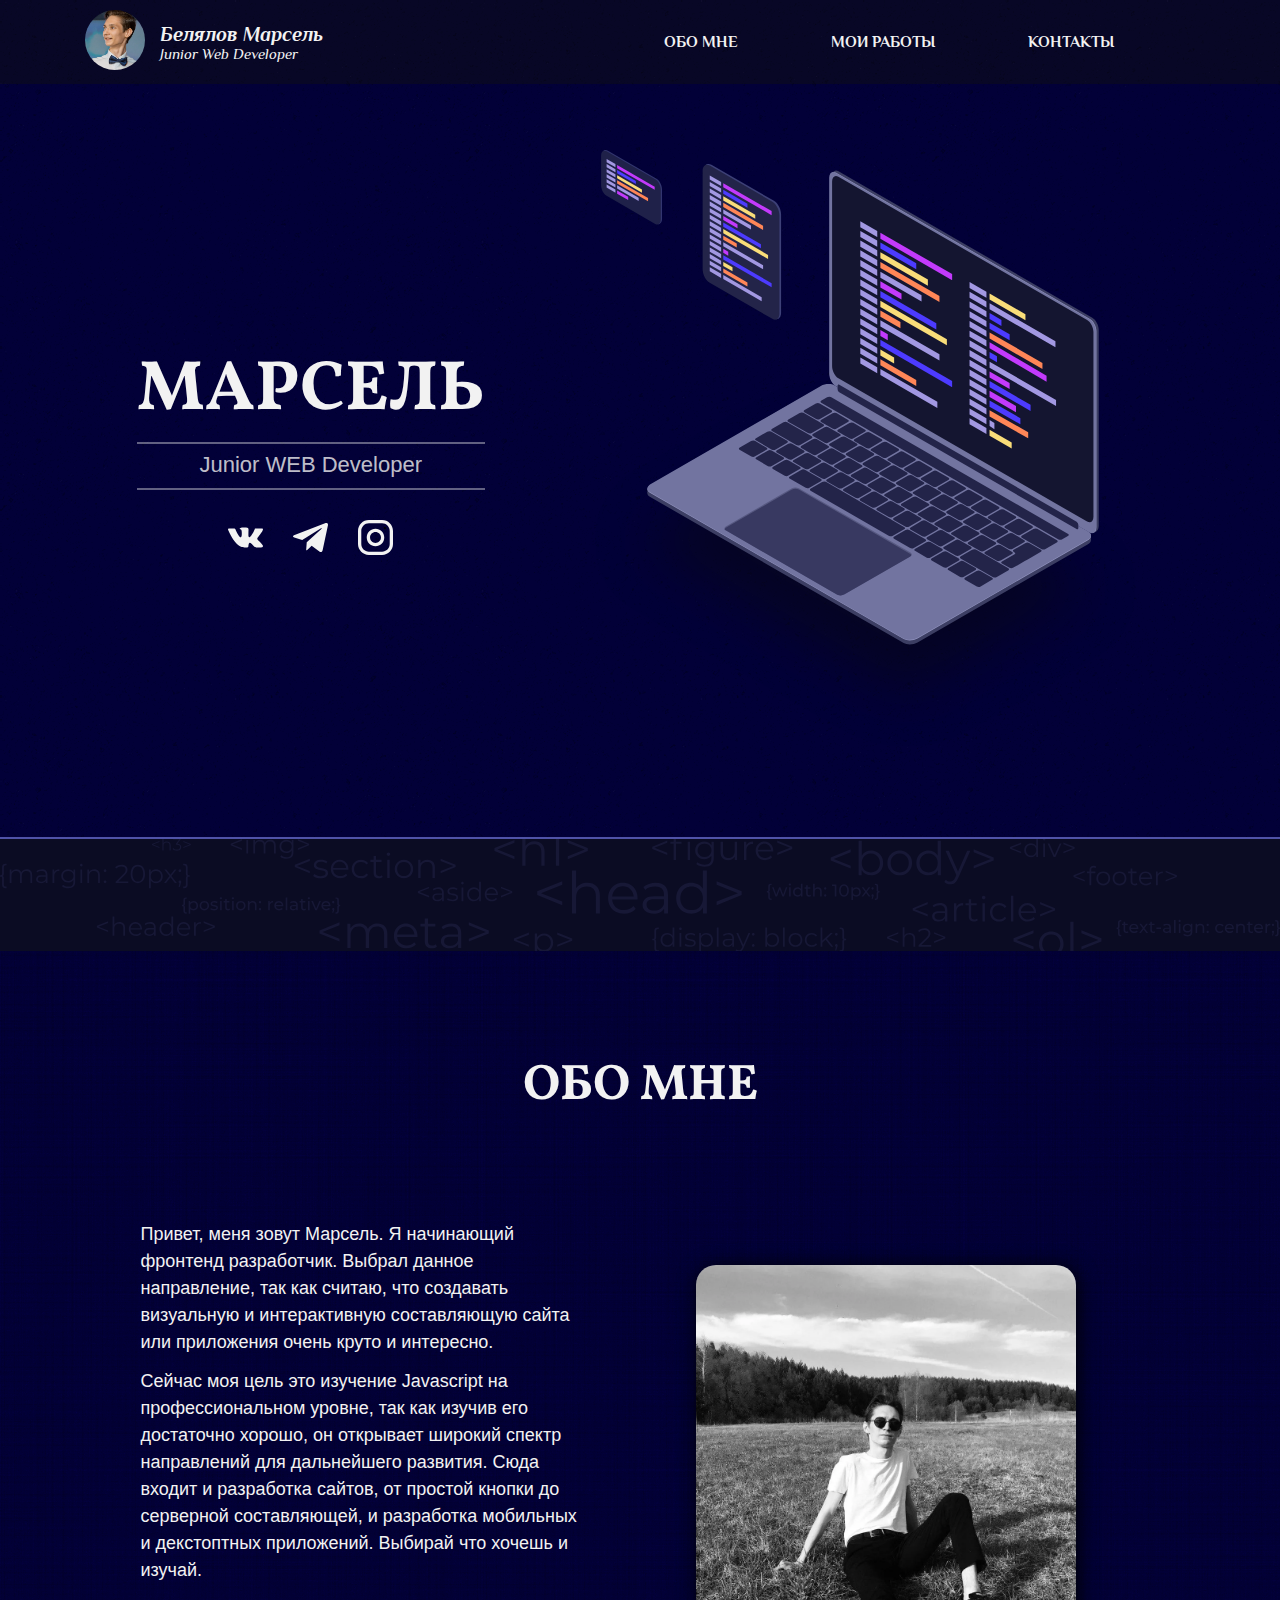
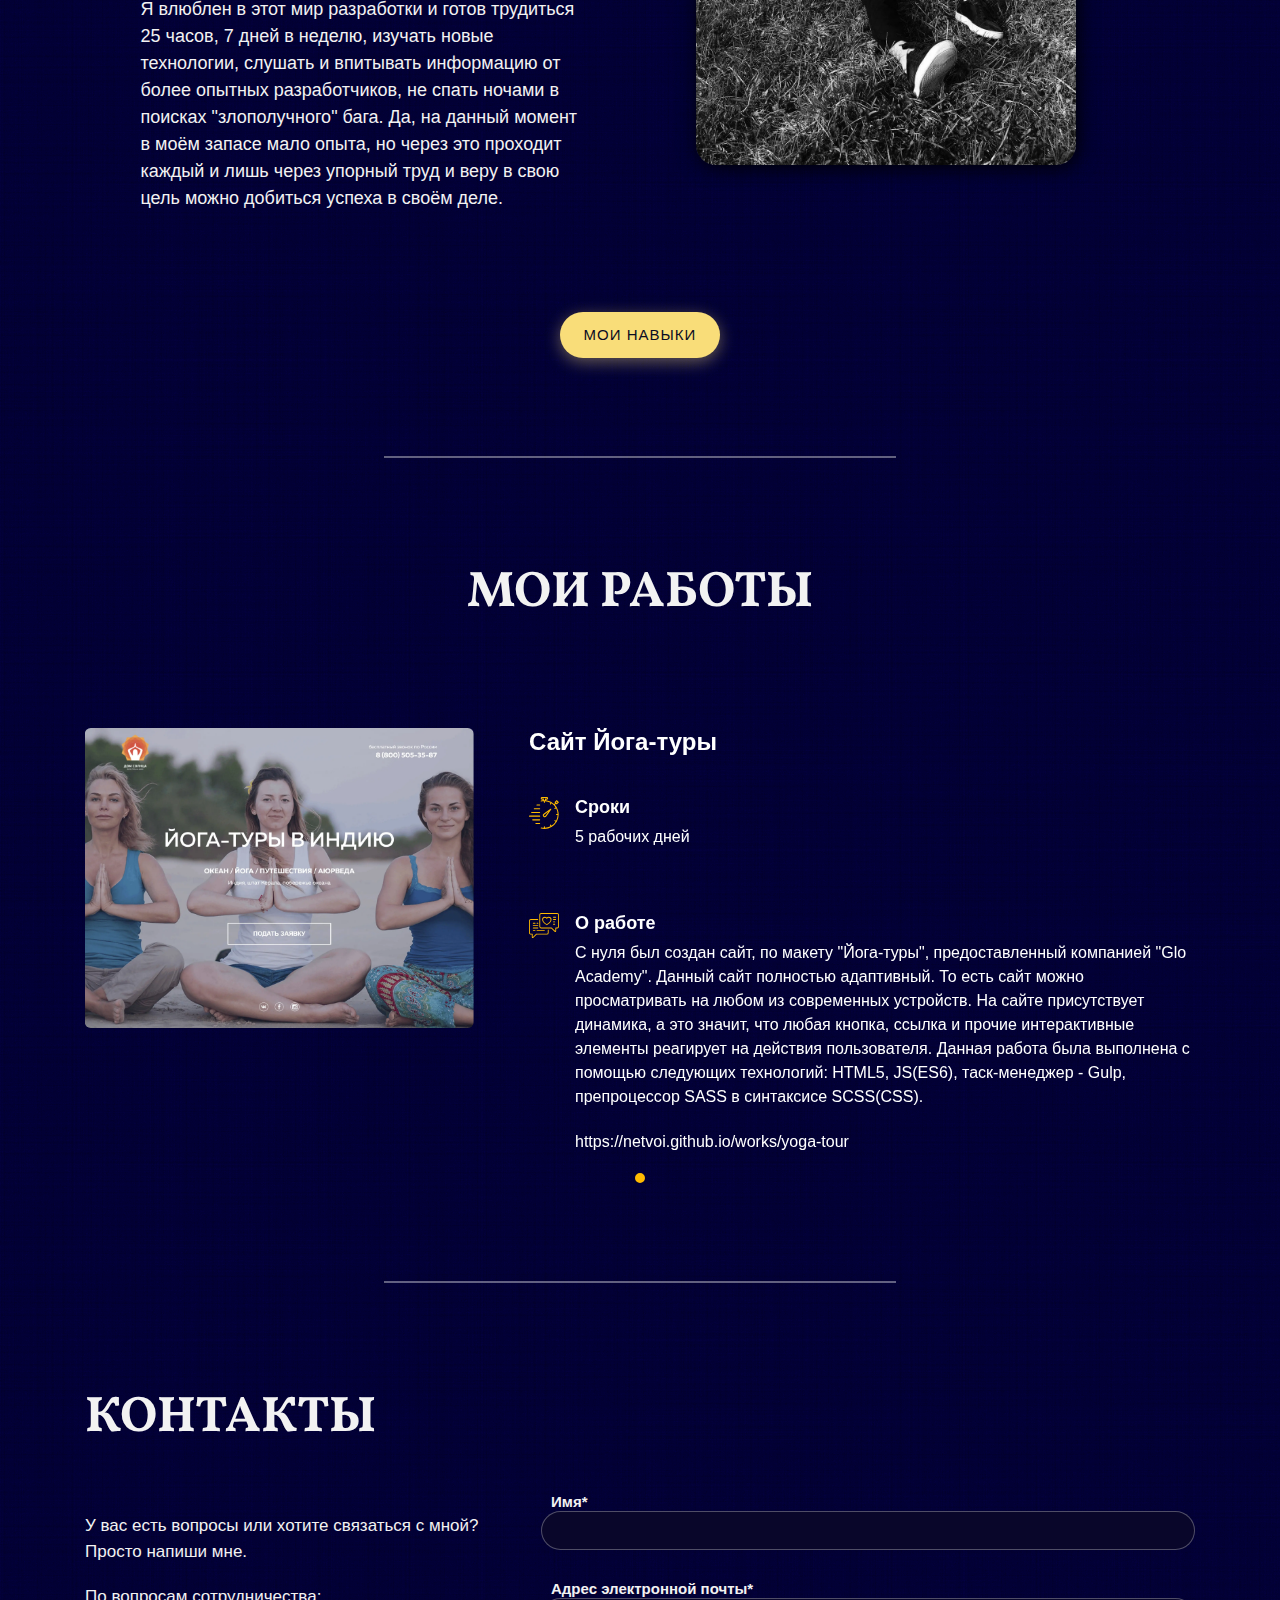
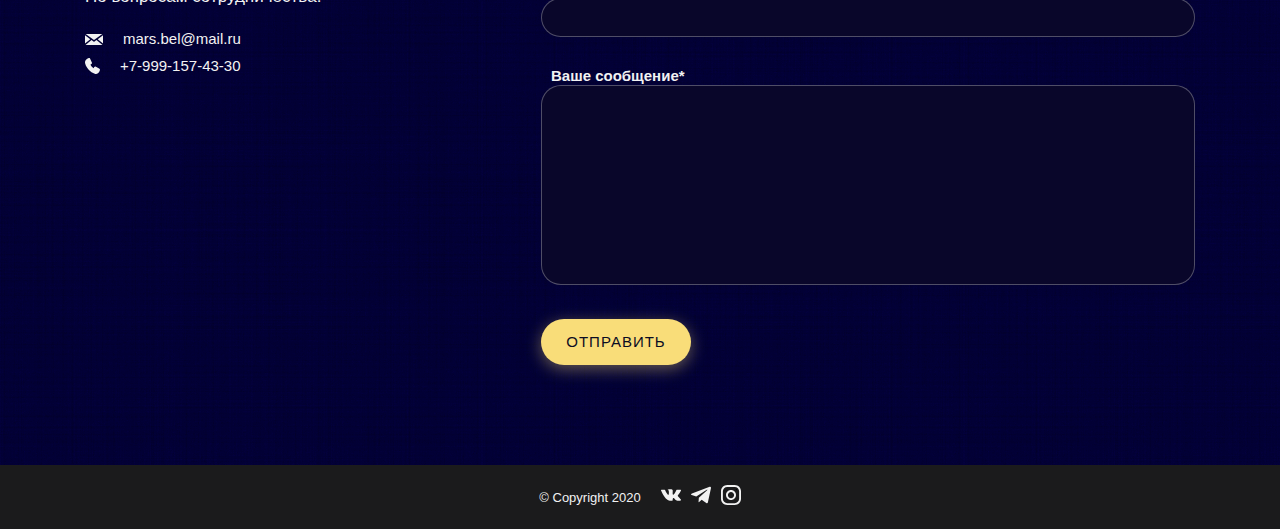
==== commit 791df35a: "optimize photo" ====
--- a/index.html
+++ b/index.html
@@ -38,7 +38,10 @@
 
             <div class="user">
                 <div class="user__photo">
-                    <img src="assets/img/user-photo.png" alt="user-photo" width="60" height="60">
+                    <picture>
+                        <source srcset="assets/img/user-photo.webp" type="image/webp">
+                        <img src="assets/img/user-photo.png" alt="user-photo" width="60" height="60">
+                    </picture>
                 </div>
                 <div class="user__content">
                     <div class="user__name">
@@ -108,7 +111,10 @@
                 <p class="about__text">Я влюблен в этот мир разработки и готов трудиться 25 часов, 7 дней в неделю, изучать новые технологии, слушать и впитывать информацию от более опытных разработчиков, не спать ночами в поисках "злополучного" бага. Да, на данный момент в моём запасе мало опыта, но через это проходит каждый и лишь через упорный труд и веру в свою цель можно добиться успеха в своём деле.</p>
             </div>
             <div class="about__photo">
-                <img class="about__photo-user" src="assets/img/about-photo.jpg" alt="" width="380" height="500">
+                <picture>
+                    <source srcset="assets/img/about-photo.webp" type="image/webp">
+                    <img class="about__photo-user" src="assets/img/about-photo.jpg" alt="" width="380" height="500">
+                </picture>
             </div>
         </div>
         <!-- /.about__inner -->
@@ -136,7 +142,10 @@
                     <!-- Slides -->
                     <div class="works-slider__slide">
                         <div class="works-slider__photo">
-                            <img class="works-slider__photo-img" src="assets/img/works/yoga-tours.png" alt="yoga project">
+                            <picture>
+                                <source srcset="assets/img/works/yoga-tours.webp" type="image/webp">
+                                <img class="works-slider__photo-img" src="assets/img/works/yoga-tours.png" alt="yoga project">
+                            </picture>
                         </div>
                         <div class="works-slider__content">
                             <h3 class="works-slider__title">Сайт Йога-туры</h3>
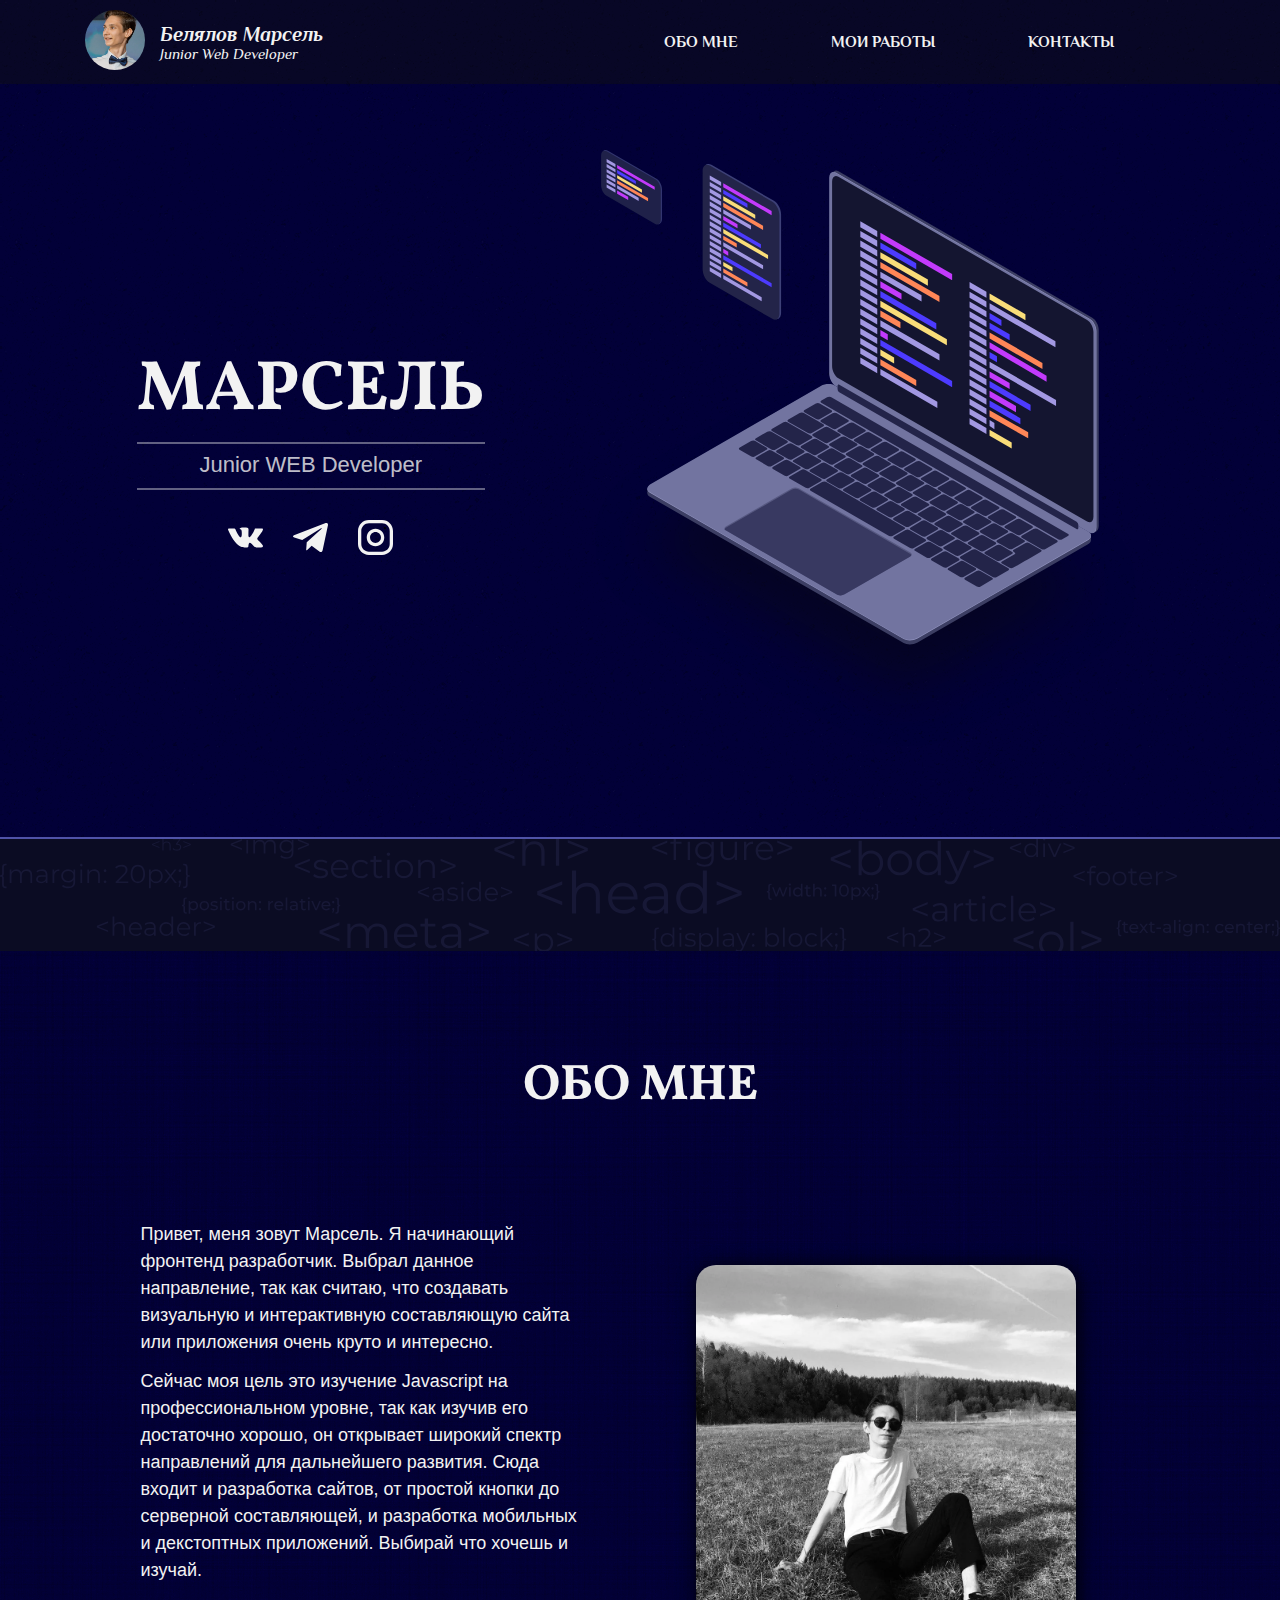
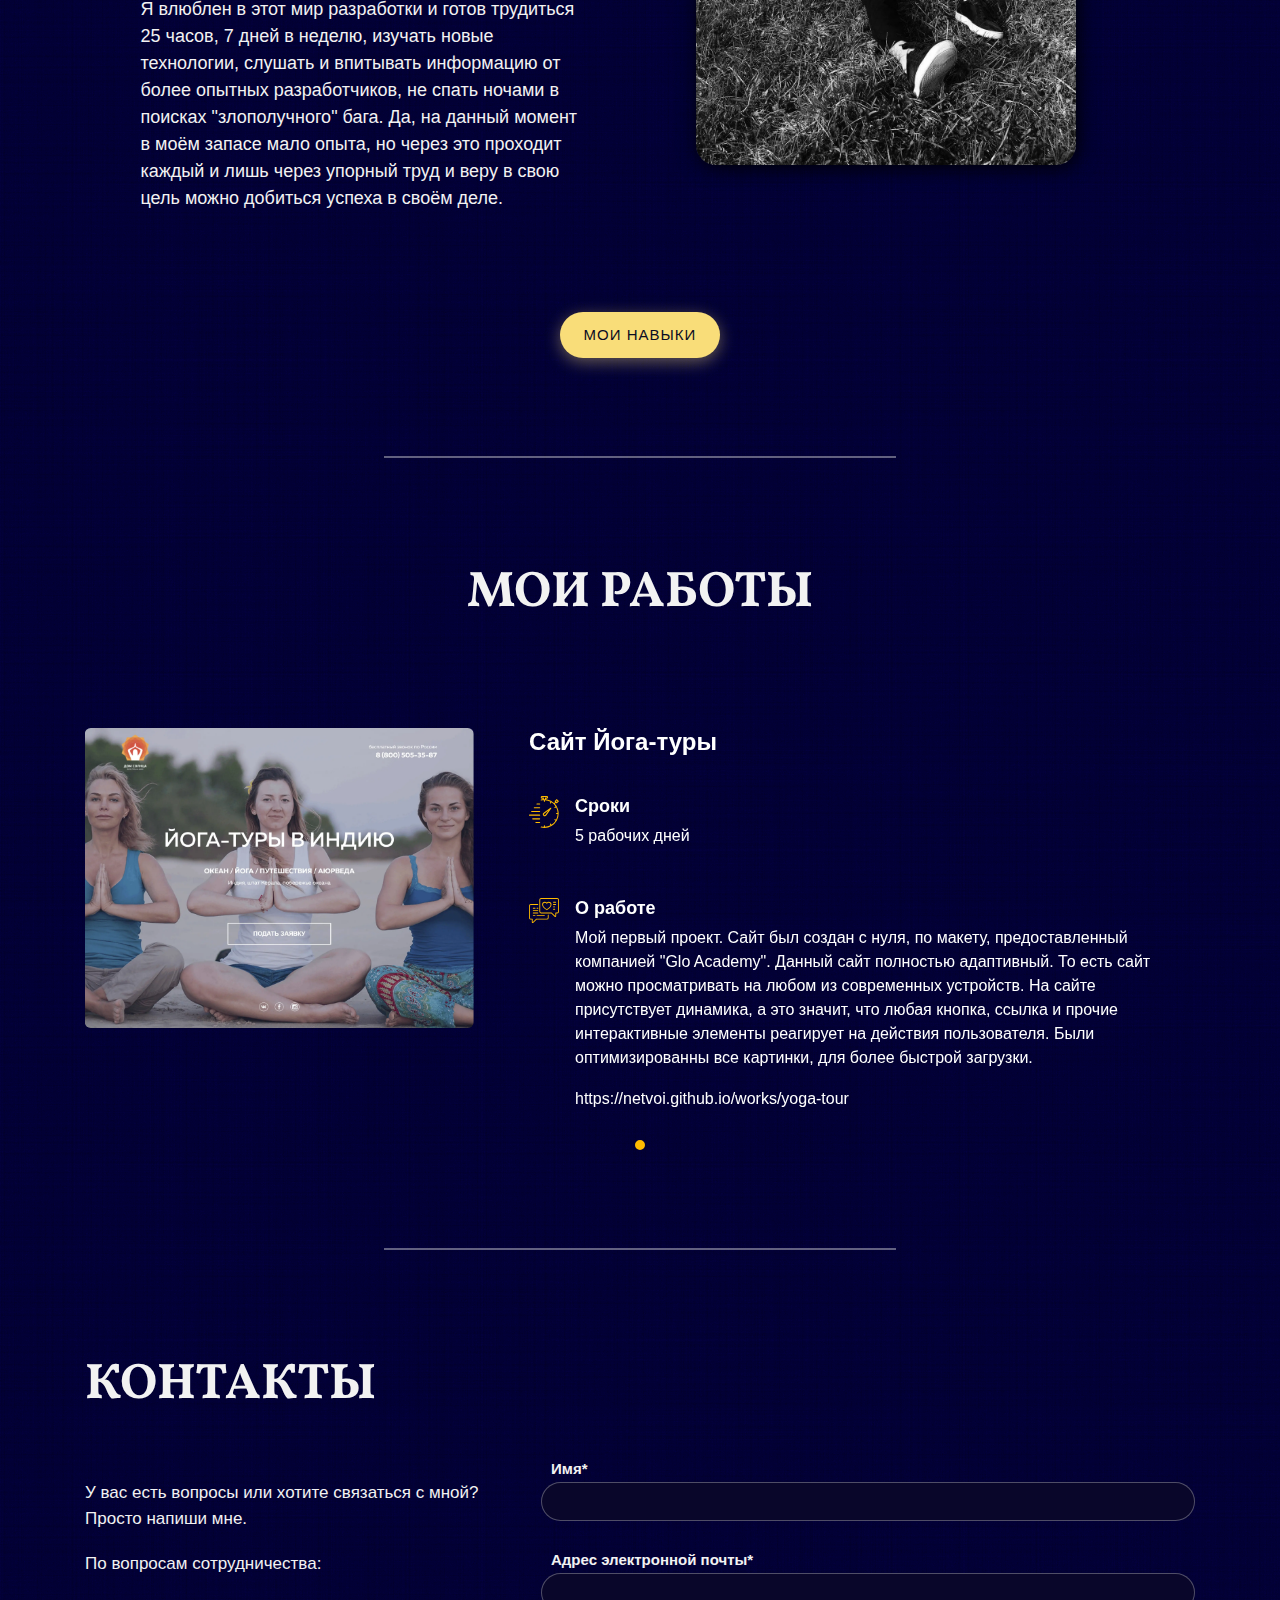
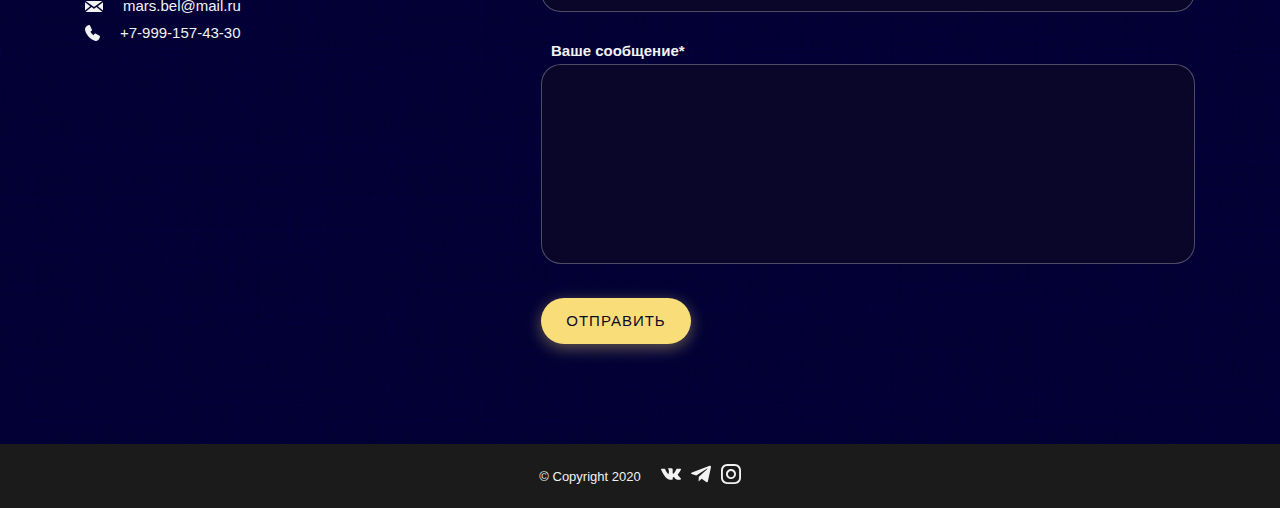
==== commit 3e348f69: "update portfolio" ====
--- a/index.html
+++ b/index.html
@@ -141,12 +141,29 @@
                 <div class="works-slider__wrapper">
                     <!-- Slides -->
                     <div class="works-slider__slide">
-                        <div class="works-slider__photo">
+                        <a class="works-slider__photo" href="https://netvoi.github.io/works/yoga-tour" target="_blank">
                             <picture>
                                 <source srcset="assets/img/works/yoga-tours.webp" type="image/webp">
                                 <img class="works-slider__photo-img" src="assets/img/works/yoga-tours.png" alt="yoga project">
                             </picture>
-                        </div>
+                            <div class="works-slider__photo-mask">
+                                <div class="works-slider__photo-item">
+                                    <img src="assets/img/works/html-alt.svg" alt="">
+                                </div>
+                                <div class="works-slider__photo-item">
+                                    <img src="assets/img/works/css-alt.svg" alt="">
+                                </div>
+                                <div class="works-slider__photo-item">
+                                    <img src="assets/img/works/js-alt.svg" alt="">
+                                </div>
+                                <div class="works-slider__photo-item">
+                                    <img src="assets/img/works/sass-alt.svg" alt="">
+                                </div>
+                                <div class="works-slider__photo-item">
+                                    <img src="assets/img/works/gulp-alt.svg" alt="">
+                                </div>
+                            </div>
+                        </a>
                         <div class="works-slider__content">
                             <h3 class="works-slider__title">Сайт Йога-туры</h3>
                             <div class="works-slider__description">
@@ -162,7 +179,7 @@
                                     <div class="works-slider__text-block">
                                         <h4 class="works-slider__text-title">О работе</h4>
                                         <p class="works-slider__text-paragraph">
-                                            С нуля был создан сайт, по макету "Йога-туры", предоставленный компанией "Glo Academy". Данный сайт полностью адаптивный. То есть сайт можно просматривать на любом из современных устройств. На сайте присутствует динамика, а это значит, что любая кнопка, ссылка и прочие интерактивные элементы реагирует на действия пользователя. Данная работа была выполнена с помощью следующих технологий: HTML5, JS(ES6), таск-менеджер - Gulp, препроцессор SASS в синтаксисе SCSS(CSS).
+                                            Мой первый проект. Сайт был создан с нуля, по макету, предоставленный компанией "Glo Academy". Данный сайт полностью адаптивный. То есть сайт можно просматривать на любом из современных устройств. На сайте присутствует динамика, а это значит, что любая кнопка, ссылка и прочие интерактивные элементы реагирует на действия пользователя. Были оптимизированны все картинки, для более быстрой загрузки.
                                         </p>
                                         <a class="works-slider__link" href="https://netvoi.github.io/works/yoga-tour" target="_blank">https://netvoi.github.io/works/yoga-tour</a>
                                     </div>
--- a/assets/css/style.min.css
+++ b/assets/css/style.min.css
@@ -1 +1 @@
-*,:after,:before{box-sizing:border-box}html{font-size:10px}h1,h2,h3,h4,h5,h6,p{margin:0;padding:0}a{text-decoration:none}ul{padding:0;list-style:none}body,ul{margin:0}body{font-size:1.6rem;font-family:-apple-system,BlinkMacSystemFont,Segoe UI,Roboto,Helvetica,Arial,sans-serif;color:#f2f2f2;background:#04014d url(../img/bg.png)}:root{--swiper-theme-color:#007aff}.swiper-container{margin-left:auto;margin-right:auto;position:relative;overflow:hidden;list-style:none;padding:0;z-index:1}.swiper-container-vertical>.swiper-wrapper{flex-direction:column}.swiper-wrapper{position:relative;width:100%;height:100%;z-index:1;display:flex;transition-property:transform;box-sizing:content-box}.swiper-container-android .swiper-slide,.swiper-wrapper{transform:translateZ(0)}.swiper-container-multirow>.swiper-wrapper{flex-wrap:wrap}.swiper-container-multirow-column>.swiper-wrapper{flex-wrap:wrap;flex-direction:column}.swiper-container-free-mode>.swiper-wrapper{transition-timing-function:ease-out;margin:0 auto}.swiper-slide{flex-shrink:0;width:100%;height:100%;position:relative;transition-property:transform}.swiper-slide-invisible-blank{visibility:hidden}.swiper-container-autoheight,.swiper-container-autoheight .swiper-slide{height:auto}.swiper-container-autoheight .swiper-wrapper{align-items:flex-start;transition-property:transform,height}.swiper-container-3d{perspective:1200px}.swiper-container-3d .swiper-cube-shadow,.swiper-container-3d .swiper-slide,.swiper-container-3d .swiper-slide-shadow-bottom,.swiper-container-3d .swiper-slide-shadow-left,.swiper-container-3d .swiper-slide-shadow-right,.swiper-container-3d .swiper-slide-shadow-top,.swiper-container-3d .swiper-wrapper{transform-style:preserve-3d}.swiper-container-3d .swiper-slide-shadow-bottom,.swiper-container-3d .swiper-slide-shadow-left,.swiper-container-3d .swiper-slide-shadow-right,.swiper-container-3d .swiper-slide-shadow-top{position:absolute;left:0;top:0;width:100%;height:100%;pointer-events:none;z-index:10}.swiper-container-3d .swiper-slide-shadow-left{background-image:linear-gradient(270deg,rgba(0,0,0,.5),transparent)}.swiper-container-3d .swiper-slide-shadow-right{background-image:linear-gradient(90deg,rgba(0,0,0,.5),transparent)}.swiper-container-3d .swiper-slide-shadow-top{background-image:linear-gradient(0deg,rgba(0,0,0,.5),transparent)}.swiper-container-3d .swiper-slide-shadow-bottom{background-image:linear-gradient(180deg,rgba(0,0,0,.5),transparent)}.swiper-container-css-mode>.swiper-wrapper{overflow:auto;scrollbar-width:none;-ms-overflow-style:none}.swiper-container-css-mode>.swiper-wrapper::-webkit-scrollbar{display:none}.swiper-container-css-mode>.swiper-wrapper>.swiper-slide{scroll-snap-align:start start}.swiper-container-horizontal.swiper-container-css-mode>.swiper-wrapper{-ms-scroll-snap-type:x mandatory;scroll-snap-type:x mandatory}.swiper-container-vertical.swiper-container-css-mode>.swiper-wrapper{-ms-scroll-snap-type:y mandatory;scroll-snap-type:y mandatory}.container,.container-fluid,.container-lg,.container-md,.container-sm,.container-xl{width:100%;padding-right:15px;padding-left:15px;margin-right:auto;margin-left:auto}@media (min-width:576px){.container,.container-sm{max-width:540px}}@media (min-width:768px){.container,.container-md,.container-sm{max-width:720px}}@media (min-width:992px){.container,.container-lg,.container-md,.container-sm{max-width:960px}}@media (min-width:1200px){.container,.container-lg,.container-md,.container-sm,.container-xl{max-width:1140px}}.row{display:flex;flex-wrap:wrap;margin-right:-15px;margin-left:-15px}.no-gutters{margin-right:0;margin-left:0}.no-gutters>.col,.no-gutters>[class*=col-]{padding-right:0;padding-left:0}.col,.col-1,.col-2,.col-3,.col-4,.col-5,.col-6,.col-7,.col-8,.col-9,.col-10,.col-11,.col-12,.col-auto,.col-lg,.col-lg-1,.col-lg-2,.col-lg-3,.col-lg-4,.col-lg-5,.col-lg-6,.col-lg-7,.col-lg-8,.col-lg-9,.col-lg-10,.col-lg-11,.col-lg-12,.col-lg-auto,.col-md,.col-md-1,.col-md-2,.col-md-3,.col-md-4,.col-md-5,.col-md-6,.col-md-7,.col-md-8,.col-md-9,.col-md-10,.col-md-11,.col-md-12,.col-md-auto,.col-sm,.col-sm-1,.col-sm-2,.col-sm-3,.col-sm-4,.col-sm-5,.col-sm-6,.col-sm-7,.col-sm-8,.col-sm-9,.col-sm-10,.col-sm-11,.col-sm-12,.col-sm-auto,.col-xl,.col-xl-1,.col-xl-2,.col-xl-3,.col-xl-4,.col-xl-5,.col-xl-6,.col-xl-7,.col-xl-8,.col-xl-9,.col-xl-10,.col-xl-11,.col-xl-12,.col-xl-auto{position:relative;width:100%;padding-right:15px;padding-left:15px}.col{flex-basis:0;flex-grow:1;max-width:100%}.row-cols-1>*{flex:0 0 100%;max-width:100%}.row-cols-2>*{flex:0 0 50%;max-width:50%}.row-cols-3>*{flex:0 0 33.33333%;max-width:33.33333%}.row-cols-4>*{flex:0 0 25%;max-width:25%}.row-cols-5>*{flex:0 0 20%;max-width:20%}.row-cols-6>*{flex:0 0 16.66667%;max-width:16.66667%}.col-auto{flex:0 0 auto;width:auto;max-width:100%}.col-1{flex:0 0 8.33333%;max-width:8.33333%}.col-2{flex:0 0 16.66667%;max-width:16.66667%}.col-3{flex:0 0 25%;max-width:25%}.col-4{flex:0 0 33.33333%;max-width:33.33333%}.col-5{flex:0 0 41.66667%;max-width:41.66667%}.col-6{flex:0 0 50%;max-width:50%}.col-7{flex:0 0 58.33333%;max-width:58.33333%}.col-8{flex:0 0 66.66667%;max-width:66.66667%}.col-9{flex:0 0 75%;max-width:75%}.col-10{flex:0 0 83.33333%;max-width:83.33333%}.col-11{flex:0 0 91.66667%;max-width:91.66667%}.col-12{flex:0 0 100%;max-width:100%}.order-first{order:-1}.order-last{order:13}.order-0{order:0}.order-1{order:1}.order-2{order:2}.order-3{order:3}.order-4{order:4}.order-5{order:5}.order-6{order:6}.order-7{order:7}.order-8{order:8}.order-9{order:9}.order-10{order:10}.order-11{order:11}.order-12{order:12}.offset-1{margin-left:8.33333%}.offset-2{margin-left:16.66667%}.offset-3{margin-left:25%}.offset-4{margin-left:33.33333%}.offset-5{margin-left:41.66667%}.offset-6{margin-left:50%}.offset-7{margin-left:58.33333%}.offset-8{margin-left:66.66667%}.offset-9{margin-left:75%}.offset-10{margin-left:83.33333%}.offset-11{margin-left:91.66667%}@media (min-width:576px){.col-sm{flex-basis:0;flex-grow:1;max-width:100%}.row-cols-sm-1>*{flex:0 0 100%;max-width:100%}.row-cols-sm-2>*{flex:0 0 50%;max-width:50%}.row-cols-sm-3>*{flex:0 0 33.33333%;max-width:33.33333%}.row-cols-sm-4>*{flex:0 0 25%;max-width:25%}.row-cols-sm-5>*{flex:0 0 20%;max-width:20%}.row-cols-sm-6>*{flex:0 0 16.66667%;max-width:16.66667%}.col-sm-auto{flex:0 0 auto;width:auto;max-width:100%}.col-sm-1{flex:0 0 8.33333%;max-width:8.33333%}.col-sm-2{flex:0 0 16.66667%;max-width:16.66667%}.col-sm-3{flex:0 0 25%;max-width:25%}.col-sm-4{flex:0 0 33.33333%;max-width:33.33333%}.col-sm-5{flex:0 0 41.66667%;max-width:41.66667%}.col-sm-6{flex:0 0 50%;max-width:50%}.col-sm-7{flex:0 0 58.33333%;max-width:58.33333%}.col-sm-8{flex:0 0 66.66667%;max-width:66.66667%}.col-sm-9{flex:0 0 75%;max-width:75%}.col-sm-10{flex:0 0 83.33333%;max-width:83.33333%}.col-sm-11{flex:0 0 91.66667%;max-width:91.66667%}.col-sm-12{flex:0 0 100%;max-width:100%}.order-sm-first{order:-1}.order-sm-last{order:13}.order-sm-0{order:0}.order-sm-1{order:1}.order-sm-2{order:2}.order-sm-3{order:3}.order-sm-4{order:4}.order-sm-5{order:5}.order-sm-6{order:6}.order-sm-7{order:7}.order-sm-8{order:8}.order-sm-9{order:9}.order-sm-10{order:10}.order-sm-11{order:11}.order-sm-12{order:12}.offset-sm-0{margin-left:0}.offset-sm-1{margin-left:8.33333%}.offset-sm-2{margin-left:16.66667%}.offset-sm-3{margin-left:25%}.offset-sm-4{margin-left:33.33333%}.offset-sm-5{margin-left:41.66667%}.offset-sm-6{margin-left:50%}.offset-sm-7{margin-left:58.33333%}.offset-sm-8{margin-left:66.66667%}.offset-sm-9{margin-left:75%}.offset-sm-10{margin-left:83.33333%}.offset-sm-11{margin-left:91.66667%}}@media (min-width:768px){.col-md{flex-basis:0;flex-grow:1;max-width:100%}.row-cols-md-1>*{flex:0 0 100%;max-width:100%}.row-cols-md-2>*{flex:0 0 50%;max-width:50%}.row-cols-md-3>*{flex:0 0 33.33333%;max-width:33.33333%}.row-cols-md-4>*{flex:0 0 25%;max-width:25%}.row-cols-md-5>*{flex:0 0 20%;max-width:20%}.row-cols-md-6>*{flex:0 0 16.66667%;max-width:16.66667%}.col-md-auto{flex:0 0 auto;width:auto;max-width:100%}.col-md-1{flex:0 0 8.33333%;max-width:8.33333%}.col-md-2{flex:0 0 16.66667%;max-width:16.66667%}.col-md-3{flex:0 0 25%;max-width:25%}.col-md-4{flex:0 0 33.33333%;max-width:33.33333%}.col-md-5{flex:0 0 41.66667%;max-width:41.66667%}.col-md-6{flex:0 0 50%;max-width:50%}.col-md-7{flex:0 0 58.33333%;max-width:58.33333%}.col-md-8{flex:0 0 66.66667%;max-width:66.66667%}.col-md-9{flex:0 0 75%;max-width:75%}.col-md-10{flex:0 0 83.33333%;max-width:83.33333%}.col-md-11{flex:0 0 91.66667%;max-width:91.66667%}.col-md-12{flex:0 0 100%;max-width:100%}.order-md-first{order:-1}.order-md-last{order:13}.order-md-0{order:0}.order-md-1{order:1}.order-md-2{order:2}.order-md-3{order:3}.order-md-4{order:4}.order-md-5{order:5}.order-md-6{order:6}.order-md-7{order:7}.order-md-8{order:8}.order-md-9{order:9}.order-md-10{order:10}.order-md-11{order:11}.order-md-12{order:12}.offset-md-0{margin-left:0}.offset-md-1{margin-left:8.33333%}.offset-md-2{margin-left:16.66667%}.offset-md-3{margin-left:25%}.offset-md-4{margin-left:33.33333%}.offset-md-5{margin-left:41.66667%}.offset-md-6{margin-left:50%}.offset-md-7{margin-left:58.33333%}.offset-md-8{margin-left:66.66667%}.offset-md-9{margin-left:75%}.offset-md-10{margin-left:83.33333%}.offset-md-11{margin-left:91.66667%}}@media (min-width:992px){.col-lg{flex-basis:0;flex-grow:1;max-width:100%}.row-cols-lg-1>*{flex:0 0 100%;max-width:100%}.row-cols-lg-2>*{flex:0 0 50%;max-width:50%}.row-cols-lg-3>*{flex:0 0 33.33333%;max-width:33.33333%}.row-cols-lg-4>*{flex:0 0 25%;max-width:25%}.row-cols-lg-5>*{flex:0 0 20%;max-width:20%}.row-cols-lg-6>*{flex:0 0 16.66667%;max-width:16.66667%}.col-lg-auto{flex:0 0 auto;width:auto;max-width:100%}.col-lg-1{flex:0 0 8.33333%;max-width:8.33333%}.col-lg-2{flex:0 0 16.66667%;max-width:16.66667%}.col-lg-3{flex:0 0 25%;max-width:25%}.col-lg-4{flex:0 0 33.33333%;max-width:33.33333%}.col-lg-5{flex:0 0 41.66667%;max-width:41.66667%}.col-lg-6{flex:0 0 50%;max-width:50%}.col-lg-7{flex:0 0 58.33333%;max-width:58.33333%}.col-lg-8{flex:0 0 66.66667%;max-width:66.66667%}.col-lg-9{flex:0 0 75%;max-width:75%}.col-lg-10{flex:0 0 83.33333%;max-width:83.33333%}.col-lg-11{flex:0 0 91.66667%;max-width:91.66667%}.col-lg-12{flex:0 0 100%;max-width:100%}.order-lg-first{order:-1}.order-lg-last{order:13}.order-lg-0{order:0}.order-lg-1{order:1}.order-lg-2{order:2}.order-lg-3{order:3}.order-lg-4{order:4}.order-lg-5{order:5}.order-lg-6{order:6}.order-lg-7{order:7}.order-lg-8{order:8}.order-lg-9{order:9}.order-lg-10{order:10}.order-lg-11{order:11}.order-lg-12{order:12}.offset-lg-0{margin-left:0}.offset-lg-1{margin-left:8.33333%}.offset-lg-2{margin-left:16.66667%}.offset-lg-3{margin-left:25%}.offset-lg-4{margin-left:33.33333%}.offset-lg-5{margin-left:41.66667%}.offset-lg-6{margin-left:50%}.offset-lg-7{margin-left:58.33333%}.offset-lg-8{margin-left:66.66667%}.offset-lg-9{margin-left:75%}.offset-lg-10{margin-left:83.33333%}.offset-lg-11{margin-left:91.66667%}}@media (min-width:1200px){.col-xl{flex-basis:0;flex-grow:1;max-width:100%}.row-cols-xl-1>*{flex:0 0 100%;max-width:100%}.row-cols-xl-2>*{flex:0 0 50%;max-width:50%}.row-cols-xl-3>*{flex:0 0 33.33333%;max-width:33.33333%}.row-cols-xl-4>*{flex:0 0 25%;max-width:25%}.row-cols-xl-5>*{flex:0 0 20%;max-width:20%}.row-cols-xl-6>*{flex:0 0 16.66667%;max-width:16.66667%}.col-xl-auto{flex:0 0 auto;width:auto;max-width:100%}.col-xl-1{flex:0 0 8.33333%;max-width:8.33333%}.col-xl-2{flex:0 0 16.66667%;max-width:16.66667%}.col-xl-3{flex:0 0 25%;max-width:25%}.col-xl-4{flex:0 0 33.33333%;max-width:33.33333%}.col-xl-5{flex:0 0 41.66667%;max-width:41.66667%}.col-xl-6{flex:0 0 50%;max-width:50%}.col-xl-7{flex:0 0 58.33333%;max-width:58.33333%}.col-xl-8{flex:0 0 66.66667%;max-width:66.66667%}.col-xl-9{flex:0 0 75%;max-width:75%}.col-xl-10{flex:0 0 83.33333%;max-width:83.33333%}.col-xl-11{flex:0 0 91.66667%;max-width:91.66667%}.col-xl-12{flex:0 0 100%;max-width:100%}.order-xl-first{order:-1}.order-xl-last{order:13}.order-xl-0{order:0}.order-xl-1{order:1}.order-xl-2{order:2}.order-xl-3{order:3}.order-xl-4{order:4}.order-xl-5{order:5}.order-xl-6{order:6}.order-xl-7{order:7}.order-xl-8{order:8}.order-xl-9{order:9}.order-xl-10{order:10}.order-xl-11{order:11}.order-xl-12{order:12}.offset-xl-0{margin-left:0}.offset-xl-1{margin-left:8.33333%}.offset-xl-2{margin-left:16.66667%}.offset-xl-3{margin-left:25%}.offset-xl-4{margin-left:33.33333%}.offset-xl-5{margin-left:41.66667%}.offset-xl-6{margin-left:50%}.offset-xl-7{margin-left:58.33333%}.offset-xl-8{margin-left:66.66667%}.offset-xl-9{margin-left:75%}.offset-xl-10{margin-left:83.33333%}.offset-xl-11{margin-left:91.66667%}}.header{padding:1rem 0;width:100%;position:fixed;z-index:1000;font-family:Philosopher,sans-serif;font-weight:400;background:#080726 url(../img/bg-header.png)}.header__inner{display:flex;justify-content:space-between;align-items:center;color:#f2f2f2}.nav.show{display:block;margin-left:50%;width:40%;height:100vh;background-color:rgba(0,0,0,.5);position:absolute;top:100%;right:0;text-align:right;transform:translateX(100%);transition:transform .7s linear}@media (max-width:767.98px){.nav{display:none}}.nav__link{position:relative;margin-right:7.3rem;padding:.8rem;font-size:1.6rem;font-family:Philosopher,sans-serif;font-weight:700;color:#f2f2f2;text-transform:uppercase;transition:color .2s linear}.nav__link:hover{color:#f9dd79}.nav__link:after,.nav__link:before{content:"";position:absolute;left:0;width:100%;height:2px;background-color:#f9dd79;opacity:0;transition:opacity .3s,transform .3s}.nav__link:before{top:0;transform:translateY(-1rem)}.nav__link:after{bottom:0;transform:translateY(1rem)}.nav__link:hover:after,.nav__link:hover:before{opacity:1;transform:translateY(0)}@media (max-width:1199.98px){.nav__link{margin-right:4.5rem}}@media (max-width:991.98px){.nav__link{font-size:1.3rem;margin-right:2.5rem}}@media (max-width:767.98px){.nav__link{display:block;margin-right:0;padding:2rem .8rem;font-size:1.8rem}}@media (max-width:575.98px){.nav__link{font-size:1.6rem}}.user{display:flex;align-items:center}.user__photo img{border-radius:50%}@media (max-width:575.98px){.user__photo img{width:40px;height:40px}}.user__content{padding-left:1.5rem;font-style:italic}.user__name{font-size:2rem;font-weight:700}.user__name a{color:#f2f2f2}@media (max-width:991.98px){.user__name{font-size:1.8rem}}.user__position{font-size:1.5rem;font-weight:300;color:fade(#d6d6d6,70%)}@media (max-width:991.98px){.user__position{font-size:1.3rem}}.hamburger{display:none;width:4rem;cursor:pointer;background:none;border:none;outline:none;margin:0;padding:0}@media (max-width:767.98px){.hamburger{display:block}}.hamburger__icon,.hamburger__icon:after,.hamburger__icon:before{display:block;width:100%;height:.5rem;background-color:#f2f2f2;border-radius:1rem;transition:all .7s ease-in-out}.hamburger__icon:after,.hamburger__icon:before{content:""}.hamburger__icon:before{transform:translateY(-10px)}.hamburger__icon:after{transform:translateY(6px)}.hamburger__icon.open{transform:rotate(180deg)}.hamburger__icon.open:after,.hamburger__icon.open:before{width:60%}.hamburger__icon.open:before{transform:translate(20px,-8px) rotate(45deg)}.hamburger__icon.open:after{transform:translate(20px,2px) rotate(-45deg)}.intro{position:relative;padding:15rem 0 20rem;background:#020038 url(../img/intro/bg-intro.png)}.intro:after{content:"";height:12%;width:100%;position:absolute;bottom:0;background-color:#0b0c23;background-image:url(../img/intro/bg-tags.svg);background-position:50%;background-repeat:no-repeat;background-size:cover;border-top:2px solid #5053a8}.intro__inner{position:relative;display:flex;justify-content:space-around;align-items:center}@media (max-width:767.98px){.intro__inner{display:block;width:80%;margin:0 auto}}.intro__content{text-align:center}.intro__picture{width:50%}.intro__image{width:100%;height:auto}@media (max-width:767.98px){.intro__image{display:none}}.into__subtitle{position:relative;padding:1rem 0;font-size:2.2rem;font-weight:300;line-height:3rem;color:hsla(0,0%,95%,.8)}.into__subtitle:after,.into__subtitle:before{content:"";position:absolute;left:0;background-color:hsla(0,0%,95%,.4);width:100%;height:2px}.into__subtitle:before{top:.2rem}.into__subtitle:after{bottom:0}@media (max-width:991.98px){.into__subtitle{font-size:2rem}}@media (max-width:767.98px){.into__subtitle{font-size:1.8rem}}.intro__title{font-size:7rem;font-family:Vollkorn,Montserrat,sans-serif;color:#f2f2f2;text-transform:uppercase}@media (max-width:991.98px){.intro__title{font-size:6rem}}@media (max-width:767.98px){.intro__title{font-size:5rem}}@media (max-width:575.98px){.intro__title{font-size:4.5rem}}.social{margin-top:3rem;display:flex;justify-content:center}.social__link{margin:0 1.5rem;transition:transform .2s linear}.social__link:hover{transform:scale(1.2)}.social__icon{width:35px;height:35px}@media (max-width:767.98px){.social__icon{width:20px;height:20px}}.about{position:relative}.about__header{text-align:center;margin-bottom:10rem}@media (max-width:991.98px){.about__header{margin-bottom:8rem}}@media (max-width:767.98px){.about__header{margin-bottom:5rem}}@media (max-width:575.98px){.about__header{margin-bottom:3rem}}.about__inner{margin-bottom:10rem;display:flex;justify-content:space-around;align-items:center}@media (max-width:991.98px){.about__inner{align-items:flex-start}}@media (max-width:767.98px){.about__inner{margin-bottom:5rem;display:block}}.about__content{flex-basis:40%}@media (max-width:767.98px){.about__content{width:100%;margin-bottom:2rem}}.about__text{font-size:1.8rem;line-height:1.5;color:#f2f2f2}.about__text+.about__text{margin-top:1.2rem}@media (max-width:991.98px){.about__text{font-size:1.7rem}}@media (max-width:767.98px){.about__text{font-size:1.6rem}}.about__photo{flex-basis:40%}@media (max-width:575.98px){.about__photo{width:100%}}.about__photo-user{width:38rem;height:50rem;border-radius:2rem;box-shadow:2px 2px 20px 0 #000}@media (max-width:767.98px){.about__photo-user{width:50%;width:240px;height:316px;display:block;margin:0 auto}}.btn{display:inline-block;vertical-align:baseline;margin:0;padding:8px 24px;min-width:15rem;color:#0b0c23;font-size:1.5rem;font-family:inherit;line-height:2;letter-spacing:1px;cursor:pointer;text-transform:uppercase;text-decoration:none;text-align:center;border:none;background-color:#f9dd79;box-shadow:0 4px 16px hsla(47,91%,73%,.4);border-radius:24px;transition:background-color .1s,box-shadow .1s}.btn:focus,.btn:hover{background-color:#f9e7a8;box-shadow:0 4px 32px hsla(47,91%,73%,.6);outline:none}.btn:active{background-color:#b69e4b;box-shadow:none}@media (max-width:991.98px){.btn{min-width:8rem;padding:6px 20px}}@media (max-width:767.98px){.btn{font-size:1.3rem;padding:5px 17px}}.works{position:relative}.works__header{margin-bottom:10rem}@media (max-width:991.98px){.works__header{margin-bottom:8rem}}@media (max-width:767.98px){.works__header{margin-bottom:5rem}}@media (max-width:575.98px){.works__header{margin-bottom:3rem}}.works-slider__container{overflow:hidden;width:100%}.works-slider__wrapper{display:flex;width:100%;height:100%}.works-slider__slide{flex-shrink:0;display:flex;justify-content:space-between;align-items:flex-start}@media (max-width:767.98px){.works-slider__slide{display:block}}.works-slider__photo{flex-basis:35%;position:relative;height:300px;overflow:hidden}@media (max-width:767.98px){.works-slider__photo{margin-bottom:4.6rem}}.works-slider__photo-img{border-radius:6px;width:100%;height:100%;position:absolute;top:50%;left:50%;transform:translate(-50%,-50%);object-fit:cover}.works-slider__content{flex-basis:60%;color:#fff}.works-slider__title{margin-bottom:4.1rem;font-size:2.4rem;font-weight:700;line-height:2.8rem}@media (max-width:575.98px){.works-slider__title{margin-bottom:4rem;font-size:1.8rem;line-height:150%}}.works-slider__description{display:flex;flex-wrap:wrap}@media (max-width:575.98px){.works-slider__description{flex-direction:column}}.works-slider__text{margin-bottom:4.4rem;display:flex;align-items:flex-start;flex-basis:50%}.works-slider__text:last-child{flex-basis:100%}@media (max-width:575.98px){.works-slider__text:last-child{margin-bottom:2.7rem}}@media (max-width:575.98px){.works-slider__text{margin-bottom:3.3rem;flex-basis:100%}}.works-slider__text-img{margin-right:1.6rem}.works-slider__text-title{margin-bottom:.7rem;font-size:1.8rem;font-weight:700;line-height:2.1rem}.works-slider__text-paragraph{margin-bottom:2rem;font-size:1.6rem;font-weight:400;line-height:150%}@media (max-width:575.98px){.works-slider__text-paragraph{font-size:1.4rem}}.works-slider__link{display:inline-block;margin-bottom:2rem;position:absolute;bottom:0;font-size:1.6rem;font-weight:400;color:inherit}.works-slider__link:after{content:"";display:block;width:0;height:2px;background-color:#f2f2f2;transition:width .2s linear,color .2s linear,background-color .2s linear}.works-slider__link:hover{color:#f9dd79}.works-slider__link:hover:after{width:100%;background-color:#f9dd79}.works-slider__pagination{display:flex;align-items:center;justify-content:center}.works-slider__bullet{margin:0 .5rem;display:inline-block;width:10px;height:10px;border:2px solid #ffbb01;border-radius:50%;cursor:pointer}.works-slider__bullet--active{background:#ffbb01}.works-slider__bullet:focus{outline:none}.blog{display:none;padding:3rem 0;position:relative;width:100%}@media (max-width:991.98px){.blog{border-width:40px}}@media (max-width:767.98px){.blog{padding:2rem 0;border-width:30px}}@media (max-width:575.98px){.blog{padding:1rem 0;border-width:20px}}.blog__photo{margin:0 auto;display:block;width:100%;height:auto}.blog__content{color:#020038;padding:4rem;background-color:#fff;border-radius:50px}@media (max-width:767.98px){.blog__content{padding:3rem}}@media (max-width:575.98px){.blog__content{padding:2rem}}.blog__title{margin-bottom:3rem;color:#000!important}@media (max-width:767.98px){.blog__title{margin-bottom:2rem}}@media (max-width:575.98px){.blog__title{margin-bottom:1rem}}.blog__arrow{position:absolute;top:35%;transition:transform .3s linear}.blog__arrow img{width:35px;height:35px}@media (max-width:767.98px){.blog__arrow img{width:20px;height:20px}}@media (max-width:575.98px){.blog__arrow img{width:15px;height:15px}}.blog__arrow-left{left:17%}.blog__arrow-right{right:18%}.blog__arrow:hover{transform:scale(1.3)}.blog__btn{color:#f2f2f2;background-color:#070a1b;box-shadow:0 4px 16px rgba(5,8,16,.4)}.blog__btn:focus,.blog__btn:hover{background-color:#24232c;box-shadow:0 4px 32px rgba(58,45,78,.6)}.blog__btn:active{background-color:#b69e4b}.articles{margin-bottom:3rem;width:100%;height:80%;overflow:auto}@media (max-width:767.98px){.articles{margin-bottom:2rem}}@media (max-width:575.98px){.articles{margin-bottom:1rem}}.articles::-webkit-scrollbar{width:15px;background-color:#f2f2f2}.articles::-webkit-scrollbar-thumb{background-color:#f9dd79;border-radius:9em;box-shadow:0 4px 16px hsla(47,91%,73%,.4)}.articles::-webkit-scrollbar-thumb:focus,.articles::-webkit-scrollbar-thumb:hover{background-color:#f9e7a8;box-shadow:0 4px 32px hsla(47,91%,73%,.6)}.articles::-webkit-scrollbar-button:vertical:start:decrement{background:linear-gradient(120deg,#020038 40%,transparent 41%),linear-gradient(240deg,#020038 40%,transparent 41%),linear-gradient(0deg,#020038 30%,transparent 31%);background-color:#f6f8f4}.articles::-webkit-scrollbar-button:vertical:end:increment{background:linear-gradient(300deg,#020038 40%,transparent 41%),linear-gradient(60deg,#020038 40%,transparent 41%),linear-gradient(180deg,#020038 30%,transparent 31%);background-color:#f6f8f4}.articles__item{overflow:hidden;display:none;border:2px solid #ddd;border-radius:2rem;font-family:Montserrat,sans-serif;transition:transform .2s linear;padding:.7rem}.articles__item.active{display:block}.articles__title{margin-bottom:1rem;font-size:2rem;font-weight:500;color:#000;text-transform:uppercase;text-align:center}@media (max-width:991.98px){.articles__title{font-size:1.9rem}}@media (max-width:767.98px){.articles__title{font-size:1.8rem;margin-bottom:.7rem}}@media (max-width:575.98px){.articles__title{font-size:1.7rem;margin-bottom:.5rem}}.articles__text{margin-bottom:1rem;font-size:1.8rem;line-height:1.5;color:rgba(0,0,0,.8)}@media (max-width:767.98px){.articles__text{font-size:1.7rem}}@media (max-width:575.98px){.articles__text{font-size:1.6rem}}.articles__datetime{font-size:1.4rem;line-height:1.5;color:rgba(0,0,0,.5);margin:auto 0}.contact__header{margin-bottom:4rem}@media (max-width:767.98px){.contact__header{margin-bottom:3rem}}@media (max-width:575.98px){.contact__header{margin-bottom:2rem}}.contact__inner{display:flex;justify-content:space-between}@media (max-width:575.98px){.contact__inner{display:block}}.contact__content{position:relative;width:40%;padding-top:2rem;margin-right:2rem}@media (max-width:575.98px){.contact__content{width:100%;margin-bottom:3rem}}.contact__text{margin-bottom:2rem;font-size:1.7rem;line-height:1.5;color:#f2f2f2}@media (max-width:991.98px){.contact__text{font-size:1.5rem}}@media (max-width:767.98px){.contact__text{font-size:1.3rem}}.contact__info{font-size:1.5rem;font-weight:300}.contact__info-item{display:flex;align-items:center}.contact__info-item a{color:#f2f2f2}.contact__info-item a:after{content:"";display:block;width:0;height:2px;background-color:#f2f2f2;transition:width .2s linear,color .2s linear,background-color .2s linear}.contact__info-item a:hover{color:#f9dd79}.contact__info-item a:hover:after{width:100%;background-color:#f9dd79}.contact__info-item+.contact__info-item{margin-top:.8rem}.contact__info-icon{padding-right:2rem}@media (max-width:991.98px){.contact__info{font-size:1.4rem}}@media (max-width:767.98px){.contact__info{font-size:1.2rem}}.form{width:60%}@media (max-width:575.98px){.form{width:100%}}.form__input,.form__textarea{margin-bottom:3rem;font-size:1.5rem;font-family:inherit;color:#f2f2f2;width:100%;border:1px solid hsla(0,0%,95%,.3);border-radius:2rem;padding:1rem 2rem;background-color:#09062a}.form__input:focus,.form__textarea:focus{outline:none;border:1px solid #33bbc6}@media (max-width:991.98px){.form__input,.form__textarea{font-size:1.4rem}}.form__textarea{resize:none;height:20rem}.form__label{font-size:1.5rem;font-weight:700;margin-left:1rem}@media (max-width:991.98px){.form__label{font-size:1.4rem}}@media (max-width:767.98px){.form__label{font-size:1.2rem}}.footer{margin-top:auto;padding:2rem 0;background-color:#1b1b1c}.footer__inner{display:flex;justify-content:center;align-items:center}.footer__credits{padding-right:1rem;font-size:1.3rem;font-weight:300;color:#f2f2f2;border-right:1px solid fade(#f2f2f2,30%)}.footer__social{display:flex}.footer__link{margin-left:1rem;transition:transform .2s linear}.footer__link:hover{transform:scale(1.2)}.footer__icon{width:20px;height:20px}.modal{display:none;align-items:center;width:100%;height:100%;padding:1rem;overflow:auto;position:fixed;top:0;left:0;z-index:100;background:rgba(0,0,0,.9)}.modal.show{display:flex}.modal__wrapper{position:relative;width:100%;max-width:1100px;margin:auto;padding:3rem 5rem;background:#fff url(../img/modal/modal-bg.png);transform:scale(0);transition:transform .2s linear;border-radius:2rem}@media (max-width:991.98px){.modal__wrapper{padding:3rem 4rem}}@media (max-width:767.98px){.modal__wrapper{padding:3rem}}.modal__close{position:absolute;top:0;right:0;width:25px;height:25px;margin:2rem 2rem 0 0;transition:transform .2s linear}.modal__close:hover{transform:rotate(90deg) scale(1.1)}.modal__title{font-size:5rem;font-family:Vollkorn,Montserrat,sans-serif;color:#000;text-transform:uppercase;margin-bottom:4rem}@media (max-width:991.98px){.modal__title{font-size:4rem}}@media (max-width:767.98px){.modal__title{font-size:3rem;margin-bottom:3rem}}@media (max-width:575.98px){.modal__title{margin-bottom:2rem}}.modal__inner{display:flex}@media (max-width:575.98px){.modal__inner{display:block}}.resume{width:60%}@media (max-width:575.98px){.resume{width:100%}}.resume__inner{color:#000;padding-right:5rem}@media (max-width:575.98px){.resume__inner{padding-right:0}}.resume__title{font-size:1.5rem;font-family:Vollkorn,Montserrat,sans-serif;text-transform:uppercase;margin-bottom:2rem}@media (max-width:991.98px){.resume__title{font-size:1.3rem}}@media (max-width:767.98px){.resume__title{font-size:1.1rem}}@media (max-width:575.98px){.resume__title{display:none}}.resume__list{font-family:Montserrat,sans-serif}.resume__list-item{font-size:1.5rem;list-style:square outside}.resume__list-item+.resume__list-item{margin-top:1.5rem}@media (max-width:991.98px){.resume__list-item{font-size:1.3rem}}@media (max-width:767.98px){.resume__list-item{font-size:1.1rem}}@media (max-width:575.98px){.resume__list-item{font-size:1.5rem}}.skills{width:40%;color:#000}@media (max-width:575.98px){.skills{display:none}}.skills__block{margin-bottom:4rem}.skills__main-title{font-size:1.5rem;font-family:Vollkorn,Montserrat,sans-serif;text-transform:uppercase;margin-bottom:2rem}@media (max-width:991.98px){.skills__main-title{font-size:1.3rem}}@media (max-width:767.98px){.skills__main-title{font-size:1.1rem}}.skills__main-title-preprocessor{margin-bottom:0}.skills__item{display:flex;align-items:center}.skills__item+.skills__item{margin-top:1rem}.skills__img{min-width:5rem}.skills__img-gulp{height:5rem}.skills__load-bar{position:relative;margin-left:2rem;width:20rem;height:1.5rem;background-color:#000;border-radius:1rem}.skills__load-bar span{position:absolute;left:45%;font-size:1rem;color:#f2f2f2}.skills__load-bar-progress{background-color:#ffc107;height:100%;border-radius:.5rem;transition:width .2s linear}@media (max-width:767.98px){.skills__load-bar{margin-left:1rem}}.skills__item-icon{width:50px;height:auto}@media (max-width:767.98px){.skills__item-icon{width:45px}}@media (max-width:575.98px){.skills__item-icon{width:40px}}.img{display:block;max-width:100%;height:auto}.section{padding:10rem 0}@media (max-width:1199.98px){.section{padding:8.75rem 0}}@media (max-width:991.98px){.section{padding:7.5rem 0}}@media (max-width:767.98px){.section{padding:6.25rem 0}}@media (max-width:575.98px){.section{padding:5rem 0}}.title{font-size:5rem;font-family:Vollkorn,Montserrat,sans-serif;color:#f2f2f2;text-transform:uppercase}@media (max-width:991.98px){.title{font-size:4rem}}@media (max-width:767.98px){.title{font-size:3rem}}.text-center{text-align:center}.text-right{text-align:right}.no-scroll{overflow:hidden}.hidden{display:none}.after-line:after{position:absolute;bottom:0;left:30%;content:"";width:40%;height:.2rem;background:hsla(0,0%,95%,.4)}+*,:after,:before{box-sizing:border-box}html{font-size:10px}h1,h2,h3,h4,h5,h6,p{margin:0;padding:0}a{text-decoration:none}ul{padding:0;list-style:none}body,ul{margin:0}body{font-size:1.6rem;font-family:-apple-system,BlinkMacSystemFont,Segoe UI,Roboto,Helvetica,Arial,sans-serif;color:#f2f2f2;background:#04014d url(../img/bg.png)}:root{--swiper-theme-color:#007aff}.swiper-container{margin-left:auto;margin-right:auto;position:relative;overflow:hidden;list-style:none;padding:0;z-index:1}.swiper-container-vertical>.swiper-wrapper{flex-direction:column}.swiper-wrapper{position:relative;width:100%;height:100%;z-index:1;display:flex;transition-property:transform;box-sizing:content-box}.swiper-container-android .swiper-slide,.swiper-wrapper{transform:translateZ(0)}.swiper-container-multirow>.swiper-wrapper{flex-wrap:wrap}.swiper-container-multirow-column>.swiper-wrapper{flex-wrap:wrap;flex-direction:column}.swiper-container-free-mode>.swiper-wrapper{transition-timing-function:ease-out;margin:0 auto}.swiper-slide{flex-shrink:0;width:100%;height:100%;position:relative;transition-property:transform}.swiper-slide-invisible-blank{visibility:hidden}.swiper-container-autoheight,.swiper-container-autoheight .swiper-slide{height:auto}.swiper-container-autoheight .swiper-wrapper{align-items:flex-start;transition-property:transform,height}.swiper-container-3d{perspective:1200px}.swiper-container-3d .swiper-cube-shadow,.swiper-container-3d .swiper-slide,.swiper-container-3d .swiper-slide-shadow-bottom,.swiper-container-3d .swiper-slide-shadow-left,.swiper-container-3d .swiper-slide-shadow-right,.swiper-container-3d .swiper-slide-shadow-top,.swiper-container-3d .swiper-wrapper{transform-style:preserve-3d}.swiper-container-3d .swiper-slide-shadow-bottom,.swiper-container-3d .swiper-slide-shadow-left,.swiper-container-3d .swiper-slide-shadow-right,.swiper-container-3d .swiper-slide-shadow-top{position:absolute;left:0;top:0;width:100%;height:100%;pointer-events:none;z-index:10}.swiper-container-3d .swiper-slide-shadow-left{background-image:linear-gradient(270deg,rgba(0,0,0,.5),transparent)}.swiper-container-3d .swiper-slide-shadow-right{background-image:linear-gradient(90deg,rgba(0,0,0,.5),transparent)}.swiper-container-3d .swiper-slide-shadow-top{background-image:linear-gradient(0deg,rgba(0,0,0,.5),transparent)}.swiper-container-3d .swiper-slide-shadow-bottom{background-image:linear-gradient(180deg,rgba(0,0,0,.5),transparent)}.swiper-container-css-mode>.swiper-wrapper{overflow:auto;scrollbar-width:none;-ms-overflow-style:none}.swiper-container-css-mode>.swiper-wrapper::-webkit-scrollbar{display:none}.swiper-container-css-mode>.swiper-wrapper>.swiper-slide{scroll-snap-align:start start}.swiper-container-horizontal.swiper-container-css-mode>.swiper-wrapper{-ms-scroll-snap-type:x mandatory;scroll-snap-type:x mandatory}.swiper-container-vertical.swiper-container-css-mode>.swiper-wrapper{-ms-scroll-snap-type:y mandatory;scroll-snap-type:y mandatory}.container,.container-fluid,.container-lg,.container-md,.container-sm,.container-xl{width:100%;padding-right:15px;padding-left:15px;margin-right:auto;margin-left:auto}@media (min-width:576px){.container,.container-sm{max-width:540px}}@media (min-width:768px){.container,.container-md,.container-sm{max-width:720px}}@media (min-width:992px){.container,.container-lg,.container-md,.container-sm{max-width:960px}}@media (min-width:1200px){.container,.container-lg,.container-md,.container-sm,.container-xl{max-width:1140px}}.row{display:flex;flex-wrap:wrap;margin-right:-15px;margin-left:-15px}.no-gutters{margin-right:0;margin-left:0}.no-gutters>.col,.no-gutters>[class*=col-]{padding-right:0;padding-left:0}.col,.col-1,.col-2,.col-3,.col-4,.col-5,.col-6,.col-7,.col-8,.col-9,.col-10,.col-11,.col-12,.col-auto,.col-lg,.col-lg-1,.col-lg-2,.col-lg-3,.col-lg-4,.col-lg-5,.col-lg-6,.col-lg-7,.col-lg-8,.col-lg-9,.col-lg-10,.col-lg-11,.col-lg-12,.col-lg-auto,.col-md,.col-md-1,.col-md-2,.col-md-3,.col-md-4,.col-md-5,.col-md-6,.col-md-7,.col-md-8,.col-md-9,.col-md-10,.col-md-11,.col-md-12,.col-md-auto,.col-sm,.col-sm-1,.col-sm-2,.col-sm-3,.col-sm-4,.col-sm-5,.col-sm-6,.col-sm-7,.col-sm-8,.col-sm-9,.col-sm-10,.col-sm-11,.col-sm-12,.col-sm-auto,.col-xl,.col-xl-1,.col-xl-2,.col-xl-3,.col-xl-4,.col-xl-5,.col-xl-6,.col-xl-7,.col-xl-8,.col-xl-9,.col-xl-10,.col-xl-11,.col-xl-12,.col-xl-auto{position:relative;width:100%;padding-right:15px;padding-left:15px}.col{flex-basis:0;flex-grow:1;max-width:100%}.row-cols-1>*{flex:0 0 100%;max-width:100%}.row-cols-2>*{flex:0 0 50%;max-width:50%}.row-cols-3>*{flex:0 0 33.33333%;max-width:33.33333%}.row-cols-4>*{flex:0 0 25%;max-width:25%}.row-cols-5>*{flex:0 0 20%;max-width:20%}.row-cols-6>*{flex:0 0 16.66667%;max-width:16.66667%}.col-auto{flex:0 0 auto;width:auto;max-width:100%}.col-1{flex:0 0 8.33333%;max-width:8.33333%}.col-2{flex:0 0 16.66667%;max-width:16.66667%}.col-3{flex:0 0 25%;max-width:25%}.col-4{flex:0 0 33.33333%;max-width:33.33333%}.col-5{flex:0 0 41.66667%;max-width:41.66667%}.col-6{flex:0 0 50%;max-width:50%}.col-7{flex:0 0 58.33333%;max-width:58.33333%}.col-8{flex:0 0 66.66667%;max-width:66.66667%}.col-9{flex:0 0 75%;max-width:75%}.col-10{flex:0 0 83.33333%;max-width:83.33333%}.col-11{flex:0 0 91.66667%;max-width:91.66667%}.col-12{flex:0 0 100%;max-width:100%}.order-first{order:-1}.order-last{order:13}.order-0{order:0}.order-1{order:1}.order-2{order:2}.order-3{order:3}.order-4{order:4}.order-5{order:5}.order-6{order:6}.order-7{order:7}.order-8{order:8}.order-9{order:9}.order-10{order:10}.order-11{order:11}.order-12{order:12}.offset-1{margin-left:8.33333%}.offset-2{margin-left:16.66667%}.offset-3{margin-left:25%}.offset-4{margin-left:33.33333%}.offset-5{margin-left:41.66667%}.offset-6{margin-left:50%}.offset-7{margin-left:58.33333%}.offset-8{margin-left:66.66667%}.offset-9{margin-left:75%}.offset-10{margin-left:83.33333%}.offset-11{margin-left:91.66667%}@media (min-width:576px){.col-sm{flex-basis:0;flex-grow:1;max-width:100%}.row-cols-sm-1>*{flex:0 0 100%;max-width:100%}.row-cols-sm-2>*{flex:0 0 50%;max-width:50%}.row-cols-sm-3>*{flex:0 0 33.33333%;max-width:33.33333%}.row-cols-sm-4>*{flex:0 0 25%;max-width:25%}.row-cols-sm-5>*{flex:0 0 20%;max-width:20%}.row-cols-sm-6>*{flex:0 0 16.66667%;max-width:16.66667%}.col-sm-auto{flex:0 0 auto;width:auto;max-width:100%}.col-sm-1{flex:0 0 8.33333%;max-width:8.33333%}.col-sm-2{flex:0 0 16.66667%;max-width:16.66667%}.col-sm-3{flex:0 0 25%;max-width:25%}.col-sm-4{flex:0 0 33.33333%;max-width:33.33333%}.col-sm-5{flex:0 0 41.66667%;max-width:41.66667%}.col-sm-6{flex:0 0 50%;max-width:50%}.col-sm-7{flex:0 0 58.33333%;max-width:58.33333%}.col-sm-8{flex:0 0 66.66667%;max-width:66.66667%}.col-sm-9{flex:0 0 75%;max-width:75%}.col-sm-10{flex:0 0 83.33333%;max-width:83.33333%}.col-sm-11{flex:0 0 91.66667%;max-width:91.66667%}.col-sm-12{flex:0 0 100%;max-width:100%}.order-sm-first{order:-1}.order-sm-last{order:13}.order-sm-0{order:0}.order-sm-1{order:1}.order-sm-2{order:2}.order-sm-3{order:3}.order-sm-4{order:4}.order-sm-5{order:5}.order-sm-6{order:6}.order-sm-7{order:7}.order-sm-8{order:8}.order-sm-9{order:9}.order-sm-10{order:10}.order-sm-11{order:11}.order-sm-12{order:12}.offset-sm-0{margin-left:0}.offset-sm-1{margin-left:8.33333%}.offset-sm-2{margin-left:16.66667%}.offset-sm-3{margin-left:25%}.offset-sm-4{margin-left:33.33333%}.offset-sm-5{margin-left:41.66667%}.offset-sm-6{margin-left:50%}.offset-sm-7{margin-left:58.33333%}.offset-sm-8{margin-left:66.66667%}.offset-sm-9{margin-left:75%}.offset-sm-10{margin-left:83.33333%}.offset-sm-11{margin-left:91.66667%}}@media (min-width:768px){.col-md{flex-basis:0;flex-grow:1;max-width:100%}.row-cols-md-1>*{flex:0 0 100%;max-width:100%}.row-cols-md-2>*{flex:0 0 50%;max-width:50%}.row-cols-md-3>*{flex:0 0 33.33333%;max-width:33.33333%}.row-cols-md-4>*{flex:0 0 25%;max-width:25%}.row-cols-md-5>*{flex:0 0 20%;max-width:20%}.row-cols-md-6>*{flex:0 0 16.66667%;max-width:16.66667%}.col-md-auto{flex:0 0 auto;width:auto;max-width:100%}.col-md-1{flex:0 0 8.33333%;max-width:8.33333%}.col-md-2{flex:0 0 16.66667%;max-width:16.66667%}.col-md-3{flex:0 0 25%;max-width:25%}.col-md-4{flex:0 0 33.33333%;max-width:33.33333%}.col-md-5{flex:0 0 41.66667%;max-width:41.66667%}.col-md-6{flex:0 0 50%;max-width:50%}.col-md-7{flex:0 0 58.33333%;max-width:58.33333%}.col-md-8{flex:0 0 66.66667%;max-width:66.66667%}.col-md-9{flex:0 0 75%;max-width:75%}.col-md-10{flex:0 0 83.33333%;max-width:83.33333%}.col-md-11{flex:0 0 91.66667%;max-width:91.66667%}.col-md-12{flex:0 0 100%;max-width:100%}.order-md-first{order:-1}.order-md-last{order:13}.order-md-0{order:0}.order-md-1{order:1}.order-md-2{order:2}.order-md-3{order:3}.order-md-4{order:4}.order-md-5{order:5}.order-md-6{order:6}.order-md-7{order:7}.order-md-8{order:8}.order-md-9{order:9}.order-md-10{order:10}.order-md-11{order:11}.order-md-12{order:12}.offset-md-0{margin-left:0}.offset-md-1{margin-left:8.33333%}.offset-md-2{margin-left:16.66667%}.offset-md-3{margin-left:25%}.offset-md-4{margin-left:33.33333%}.offset-md-5{margin-left:41.66667%}.offset-md-6{margin-left:50%}.offset-md-7{margin-left:58.33333%}.offset-md-8{margin-left:66.66667%}.offset-md-9{margin-left:75%}.offset-md-10{margin-left:83.33333%}.offset-md-11{margin-left:91.66667%}}@media (min-width:992px){.col-lg{flex-basis:0;flex-grow:1;max-width:100%}.row-cols-lg-1>*{flex:0 0 100%;max-width:100%}.row-cols-lg-2>*{flex:0 0 50%;max-width:50%}.row-cols-lg-3>*{flex:0 0 33.33333%;max-width:33.33333%}.row-cols-lg-4>*{flex:0 0 25%;max-width:25%}.row-cols-lg-5>*{flex:0 0 20%;max-width:20%}.row-cols-lg-6>*{flex:0 0 16.66667%;max-width:16.66667%}.col-lg-auto{flex:0 0 auto;width:auto;max-width:100%}.col-lg-1{flex:0 0 8.33333%;max-width:8.33333%}.col-lg-2{flex:0 0 16.66667%;max-width:16.66667%}.col-lg-3{flex:0 0 25%;max-width:25%}.col-lg-4{flex:0 0 33.33333%;max-width:33.33333%}.col-lg-5{flex:0 0 41.66667%;max-width:41.66667%}.col-lg-6{flex:0 0 50%;max-width:50%}.col-lg-7{flex:0 0 58.33333%;max-width:58.33333%}.col-lg-8{flex:0 0 66.66667%;max-width:66.66667%}.col-lg-9{flex:0 0 75%;max-width:75%}.col-lg-10{flex:0 0 83.33333%;max-width:83.33333%}.col-lg-11{flex:0 0 91.66667%;max-width:91.66667%}.col-lg-12{flex:0 0 100%;max-width:100%}.order-lg-first{order:-1}.order-lg-last{order:13}.order-lg-0{order:0}.order-lg-1{order:1}.order-lg-2{order:2}.order-lg-3{order:3}.order-lg-4{order:4}.order-lg-5{order:5}.order-lg-6{order:6}.order-lg-7{order:7}.order-lg-8{order:8}.order-lg-9{order:9}.order-lg-10{order:10}.order-lg-11{order:11}.order-lg-12{order:12}.offset-lg-0{margin-left:0}.offset-lg-1{margin-left:8.33333%}.offset-lg-2{margin-left:16.66667%}.offset-lg-3{margin-left:25%}.offset-lg-4{margin-left:33.33333%}.offset-lg-5{margin-left:41.66667%}.offset-lg-6{margin-left:50%}.offset-lg-7{margin-left:58.33333%}.offset-lg-8{margin-left:66.66667%}.offset-lg-9{margin-left:75%}.offset-lg-10{margin-left:83.33333%}.offset-lg-11{margin-left:91.66667%}}@media (min-width:1200px){.col-xl{flex-basis:0;flex-grow:1;max-width:100%}.row-cols-xl-1>*{flex:0 0 100%;max-width:100%}.row-cols-xl-2>*{flex:0 0 50%;max-width:50%}.row-cols-xl-3>*{flex:0 0 33.33333%;max-width:33.33333%}.row-cols-xl-4>*{flex:0 0 25%;max-width:25%}.row-cols-xl-5>*{flex:0 0 20%;max-width:20%}.row-cols-xl-6>*{flex:0 0 16.66667%;max-width:16.66667%}.col-xl-auto{flex:0 0 auto;width:auto;max-width:100%}.col-xl-1{flex:0 0 8.33333%;max-width:8.33333%}.col-xl-2{flex:0 0 16.66667%;max-width:16.66667%}.col-xl-3{flex:0 0 25%;max-width:25%}.col-xl-4{flex:0 0 33.33333%;max-width:33.33333%}.col-xl-5{flex:0 0 41.66667%;max-width:41.66667%}.col-xl-6{flex:0 0 50%;max-width:50%}.col-xl-7{flex:0 0 58.33333%;max-width:58.33333%}.col-xl-8{flex:0 0 66.66667%;max-width:66.66667%}.col-xl-9{flex:0 0 75%;max-width:75%}.col-xl-10{flex:0 0 83.33333%;max-width:83.33333%}.col-xl-11{flex:0 0 91.66667%;max-width:91.66667%}.col-xl-12{flex:0 0 100%;max-width:100%}.order-xl-first{order:-1}.order-xl-last{order:13}.order-xl-0{order:0}.order-xl-1{order:1}.order-xl-2{order:2}.order-xl-3{order:3}.order-xl-4{order:4}.order-xl-5{order:5}.order-xl-6{order:6}.order-xl-7{order:7}.order-xl-8{order:8}.order-xl-9{order:9}.order-xl-10{order:10}.order-xl-11{order:11}.order-xl-12{order:12}.offset-xl-0{margin-left:0}.offset-xl-1{margin-left:8.33333%}.offset-xl-2{margin-left:16.66667%}.offset-xl-3{margin-left:25%}.offset-xl-4{margin-left:33.33333%}.offset-xl-5{margin-left:41.66667%}.offset-xl-6{margin-left:50%}.offset-xl-7{margin-left:58.33333%}.offset-xl-8{margin-left:66.66667%}.offset-xl-9{margin-left:75%}.offset-xl-10{margin-left:83.33333%}.offset-xl-11{margin-left:91.66667%}}.header{padding:1rem 0;width:100%;position:fixed;z-index:1000;font-family:Philosopher,sans-serif;font-weight:400;background:#080726 url(../img/bg-header.png)}.header__inner{display:flex;justify-content:space-between;align-items:center;color:#f2f2f2}.nav.show{display:block;margin-left:50%;width:40%;height:100vh;background-color:rgba(0,0,0,.5);position:absolute;top:100%;right:0;text-align:right;transform:translateX(100%);transition:transform .7s linear}@media (max-width:767.98px){.nav{display:none}}.nav__link{position:relative;margin-right:7.3rem;padding:.8rem;font-size:1.6rem;font-family:Philosopher,sans-serif;font-weight:700;color:#f2f2f2;text-transform:uppercase;transition:color .2s linear}.nav__link:hover{color:#f9dd79}.nav__link:after,.nav__link:before{content:"";position:absolute;left:0;width:100%;height:2px;background-color:#f9dd79;opacity:0;transition:opacity .3s,transform .3s}.nav__link:before{top:0;transform:translateY(-1rem)}.nav__link:after{bottom:0;transform:translateY(1rem)}.nav__link:hover:after,.nav__link:hover:before{opacity:1;transform:translateY(0)}@media (max-width:1199.98px){.nav__link{margin-right:4.5rem}}@media (max-width:991.98px){.nav__link{font-size:1.3rem;margin-right:2.5rem}}@media (max-width:767.98px){.nav__link{display:block;margin-right:0;padding:2rem .8rem;font-size:1.8rem}}@media (max-width:575.98px){.nav__link{font-size:1.6rem}}.user{display:flex;align-items:center}.user__photo img{border-radius:50%}@media (max-width:575.98px){.user__photo img{width:40px;height:40px}}.user__content{padding-left:1.5rem;font-style:italic}.user__name{font-size:2rem;font-weight:700}.user__name a{color:#f2f2f2}@media (max-width:991.98px){.user__name{font-size:1.8rem}}.user__position{font-size:1.5rem;font-weight:300;color:fade(#d6d6d6,70%)}@media (max-width:991.98px){.user__position{font-size:1.3rem}}.hamburger{display:none;width:4rem;cursor:pointer;background:none;border:none;outline:none;margin:0;padding:0}@media (max-width:767.98px){.hamburger{display:block}}.hamburger__icon,.hamburger__icon:after,.hamburger__icon:before{display:block;width:100%;height:.5rem;background-color:#f2f2f2;border-radius:1rem;transition:all .7s ease-in-out}.hamburger__icon:after,.hamburger__icon:before{content:""}.hamburger__icon:before{transform:translateY(-10px)}.hamburger__icon:after{transform:translateY(6px)}.hamburger__icon.open{transform:rotate(180deg)}.hamburger__icon.open:after,.hamburger__icon.open:before{width:60%}.hamburger__icon.open:before{transform:translate(20px,-8px) rotate(45deg)}.hamburger__icon.open:after{transform:translate(20px,2px) rotate(-45deg)}.intro{position:relative;padding:15rem 0 20rem;background:#020038 url(../img/intro/bg-intro.png)}.intro:after{content:"";height:12%;width:100%;position:absolute;bottom:0;background-color:#0b0c23;background-image:url(../img/intro/bg-tags.svg);background-position:50%;background-repeat:no-repeat;background-size:cover;border-top:2px solid #5053a8}.intro__inner{position:relative;display:flex;justify-content:space-around;align-items:center}@media (max-width:767.98px){.intro__inner{display:block;width:80%;margin:0 auto}}.intro__content{text-align:center}.intro__picture{width:50%}.intro__image{width:100%;height:auto}@media (max-width:767.98px){.intro__image{display:none}}.into__subtitle{position:relative;padding:1rem 0;font-size:2.2rem;font-weight:300;line-height:3rem;color:hsla(0,0%,95%,.8)}.into__subtitle:after,.into__subtitle:before{content:"";position:absolute;left:0;background-color:hsla(0,0%,95%,.4);width:100%;height:2px}.into__subtitle:before{top:.2rem}.into__subtitle:after{bottom:0}@media (max-width:991.98px){.into__subtitle{font-size:2rem}}@media (max-width:767.98px){.into__subtitle{font-size:1.8rem}}.intro__title{font-size:7rem;font-family:Vollkorn,Montserrat,sans-serif;color:#f2f2f2;text-transform:uppercase}@media (max-width:991.98px){.intro__title{font-size:6rem}}@media (max-width:767.98px){.intro__title{font-size:5rem}}@media (max-width:575.98px){.intro__title{font-size:4.5rem}}.social{margin-top:3rem;display:flex;justify-content:center}.social__link{margin:0 1.5rem;transition:transform .2s linear}.social__link:hover{transform:scale(1.2)}.social__icon{width:35px;height:35px}@media (max-width:767.98px){.social__icon{width:20px;height:20px}}.about{position:relative}.about__header{text-align:center;margin-bottom:10rem}@media (max-width:991.98px){.about__header{margin-bottom:8rem}}@media (max-width:767.98px){.about__header{margin-bottom:5rem}}@media (max-width:575.98px){.about__header{margin-bottom:3rem}}.about__inner{margin-bottom:10rem;display:flex;justify-content:space-around;align-items:center}@media (max-width:991.98px){.about__inner{align-items:flex-start}}@media (max-width:767.98px){.about__inner{margin-bottom:5rem;display:block}}.about__content{flex-basis:40%}@media (max-width:767.98px){.about__content{width:100%;margin-bottom:2rem}}.about__text{font-size:1.8rem;line-height:1.5;color:#f2f2f2}.about__text+.about__text{margin-top:1.2rem}@media (max-width:991.98px){.about__text{font-size:1.7rem}}@media (max-width:767.98px){.about__text{font-size:1.6rem}}.about__photo{flex-basis:40%}@media (max-width:575.98px){.about__photo{width:100%}}.about__photo-user{width:38rem;height:50rem;border-radius:2rem;box-shadow:2px 2px 20px 0 #000}@media (max-width:767.98px){.about__photo-user{width:50%;width:240px;height:316px;display:block;margin:0 auto}}.btn{display:inline-block;vertical-align:baseline;margin:0;padding:8px 24px;min-width:15rem;color:#0b0c23;font-size:1.5rem;font-family:inherit;line-height:2;letter-spacing:1px;cursor:pointer;text-transform:uppercase;text-decoration:none;text-align:center;border:none;background-color:#f9dd79;box-shadow:0 4px 16px hsla(47,91%,73%,.4);border-radius:24px;transition:background-color .1s,box-shadow .1s}.btn:focus,.btn:hover{background-color:#f9e7a8;box-shadow:0 4px 32px hsla(47,91%,73%,.6);outline:none}.btn:active{background-color:#b69e4b;box-shadow:none}@media (max-width:991.98px){.btn{min-width:8rem;padding:6px 20px}}@media (max-width:767.98px){.btn{font-size:1.3rem;padding:5px 17px}}.works{position:relative}.works__header{margin-bottom:10rem}@media (max-width:991.98px){.works__header{margin-bottom:8rem}}@media (max-width:767.98px){.works__header{margin-bottom:5rem}}@media (max-width:575.98px){.works__header{margin-bottom:3rem}}.works-slider__container{overflow:hidden;width:100%}.works-slider__wrapper{display:flex;width:100%;height:100%}.works-slider__slide{flex-shrink:0;display:flex;justify-content:space-between;align-items:flex-start}@media (max-width:767.98px){.works-slider__slide{display:block}}.works-slider__photo{flex-basis:35%;position:relative;height:300px;overflow:hidden;cursor:pointer}@media (max-width:767.98px){.works-slider__photo{display:block;margin-bottom:4.6rem}}.works-slider__photo:hover .works-slider__photo-mask{transform:translateY(0)}.works-slider__photo-img{border-radius:6px;width:100%;height:100%;position:absolute;top:50%;left:50%;transform:translate(-50%,-50%);object-fit:cover}.works-slider__photo-mask{display:flex;flex-wrap:wrap;justify-content:center;align-items:center;position:absolute;top:0;right:0;bottom:0;left:0;background-color:rgba(0,0,0,.7);color:#fff;font-size:1.6rem;transform:translateY(100%);transition:all .5s linear;height:100%}@media (max-width:767.98px){.works-slider__photo-mask{display:none}}.works-slider__photo-item{margin-right:1rem;margin-left:1rem}.works-slider__photo-item img{display:block;width:50px;height:50px}.works-slider__content{flex-basis:60%;color:#fff}.works-slider__title{margin-bottom:4rem;font-size:2.4rem;font-weight:700;line-height:2.8rem}@media (max-width:575.98px){.works-slider__title{font-size:1.8rem;line-height:150%}}.works-slider__description{margin-bottom:3rem;display:flex;flex-wrap:wrap}@media (max-width:767.98px){.works-slider__description{margin-bottom:2rem}}@media (max-width:575.98px){.works-slider__description{margin-bottom:1rem;flex-direction:column}}.works-slider__text{margin-bottom:3rem;display:flex;align-items:flex-start;flex-basis:50%}.works-slider__text:last-child{flex-basis:100%;margin-bottom:0}@media (max-width:575.98px){.works-slider__text:last-child{margin-bottom:2.7rem}}@media (max-width:575.98px){.works-slider__text{margin-bottom:3.3rem;flex-basis:100%}}.works-slider__text-img{margin-right:1.6rem}.works-slider__text-title{margin-bottom:.7rem;font-size:1.8rem;font-weight:700;line-height:2.1rem}.works-slider__text-paragraph{margin-bottom:2rem;font-size:1.6rem;font-weight:400;line-height:150%}@media (max-width:575.98px){.works-slider__text-paragraph{font-size:1.4rem}}.works-slider__link{display:inline-block;font-size:1.6rem;font-weight:400;color:inherit}.works-slider__link:after{content:"";display:block;width:0;height:2px;background-color:#f2f2f2;transition:width .2s linear,color .2s linear,background-color .2s linear}.works-slider__link:hover{color:#f9dd79}.works-slider__link:hover:after{width:100%;background-color:#f9dd79}.works-slider__pagination{display:flex;align-items:center;justify-content:center}.works-slider__bullet{margin:0 .5rem;display:inline-block;width:10px;height:10px;border:2px solid #ffbb01;border-radius:50%;cursor:pointer}.works-slider__bullet--active{background:#ffbb01}.works-slider__bullet:focus{outline:none}.blog{display:none;padding:3rem 0;position:relative;width:100%}@media (max-width:991.98px){.blog{border-width:40px}}@media (max-width:767.98px){.blog{padding:2rem 0;border-width:30px}}@media (max-width:575.98px){.blog{padding:1rem 0;border-width:20px}}.blog__photo{margin:0 auto;display:block;width:100%;height:auto}.blog__content{color:#020038;padding:4rem;background-color:#fff;border-radius:50px}@media (max-width:767.98px){.blog__content{padding:3rem}}@media (max-width:575.98px){.blog__content{padding:2rem}}.blog__title{margin-bottom:3rem;color:#000!important}@media (max-width:767.98px){.blog__title{margin-bottom:2rem}}@media (max-width:575.98px){.blog__title{margin-bottom:1rem}}.blog__arrow{position:absolute;top:35%;transition:transform .3s linear}.blog__arrow img{width:35px;height:35px}@media (max-width:767.98px){.blog__arrow img{width:20px;height:20px}}@media (max-width:575.98px){.blog__arrow img{width:15px;height:15px}}.blog__arrow-left{left:17%}.blog__arrow-right{right:18%}.blog__arrow:hover{transform:scale(1.3)}.blog__btn{color:#f2f2f2;background-color:#070a1b;box-shadow:0 4px 16px rgba(5,8,16,.4)}.blog__btn:focus,.blog__btn:hover{background-color:#24232c;box-shadow:0 4px 32px rgba(58,45,78,.6)}.blog__btn:active{background-color:#b69e4b}.articles{margin-bottom:3rem;width:100%;height:80%;overflow:auto}@media (max-width:767.98px){.articles{margin-bottom:2rem}}@media (max-width:575.98px){.articles{margin-bottom:1rem}}.articles::-webkit-scrollbar{width:15px;background-color:#f2f2f2}.articles::-webkit-scrollbar-thumb{background-color:#f9dd79;border-radius:9em;box-shadow:0 4px 16px hsla(47,91%,73%,.4)}.articles::-webkit-scrollbar-thumb:focus,.articles::-webkit-scrollbar-thumb:hover{background-color:#f9e7a8;box-shadow:0 4px 32px hsla(47,91%,73%,.6)}.articles::-webkit-scrollbar-button:vertical:start:decrement{background:linear-gradient(120deg,#020038 40%,transparent 41%),linear-gradient(240deg,#020038 40%,transparent 41%),linear-gradient(0deg,#020038 30%,transparent 31%);background-color:#f6f8f4}.articles::-webkit-scrollbar-button:vertical:end:increment{background:linear-gradient(300deg,#020038 40%,transparent 41%),linear-gradient(60deg,#020038 40%,transparent 41%),linear-gradient(180deg,#020038 30%,transparent 31%);background-color:#f6f8f4}.articles__item{overflow:hidden;display:none;border:2px solid #ddd;border-radius:2rem;font-family:Montserrat,sans-serif;transition:transform .2s linear;padding:.7rem}.articles__item.active{display:block}.articles__title{margin-bottom:1rem;font-size:2rem;font-weight:500;color:#000;text-transform:uppercase;text-align:center}@media (max-width:991.98px){.articles__title{font-size:1.9rem}}@media (max-width:767.98px){.articles__title{font-size:1.8rem;margin-bottom:.7rem}}@media (max-width:575.98px){.articles__title{font-size:1.7rem;margin-bottom:.5rem}}.articles__text{margin-bottom:1rem;font-size:1.8rem;line-height:1.5;color:rgba(0,0,0,.8)}@media (max-width:767.98px){.articles__text{font-size:1.7rem}}@media (max-width:575.98px){.articles__text{font-size:1.6rem}}.articles__datetime{font-size:1.4rem;line-height:1.5;color:rgba(0,0,0,.5);margin:auto 0}.contact__header{margin-bottom:4rem}@media (max-width:767.98px){.contact__header{margin-bottom:3rem}}@media (max-width:575.98px){.contact__header{margin-bottom:2rem}}.contact__inner{display:flex;justify-content:space-between}@media (max-width:575.98px){.contact__inner{display:block}}.contact__content{position:relative;width:40%;padding-top:2rem;margin-right:2rem}@media (max-width:575.98px){.contact__content{width:100%;margin-bottom:3rem}}.contact__text{margin-bottom:2rem;font-size:1.7rem;line-height:1.5;color:#f2f2f2}@media (max-width:991.98px){.contact__text{font-size:1.5rem}}@media (max-width:767.98px){.contact__text{font-size:1.3rem}}.contact__info{font-size:1.5rem;font-weight:300}.contact__info-item{display:flex;align-items:center}.contact__info-item a{color:#f2f2f2}.contact__info-item a:after{content:"";display:block;width:0;height:2px;background-color:#f2f2f2;transition:width .2s linear,color .2s linear,background-color .2s linear}.contact__info-item a:hover{color:#f9dd79}.contact__info-item a:hover:after{width:100%;background-color:#f9dd79}.contact__info-item+.contact__info-item{margin-top:.8rem}.contact__info-icon{padding-right:2rem}@media (max-width:991.98px){.contact__info{font-size:1.4rem}}@media (max-width:767.98px){.contact__info{font-size:1.2rem}}.form{width:60%}@media (max-width:575.98px){.form{width:100%}}.form__input,.form__textarea{margin-bottom:3rem;font-size:1.5rem;font-family:inherit;color:#f2f2f2;width:100%;border:1px solid hsla(0,0%,95%,.3);border-radius:2rem;padding:1rem 2rem;background-color:#09062a}.form__input:focus,.form__textarea:focus{outline:none;border:1px solid #33bbc6}@media (max-width:991.98px){.form__input,.form__textarea{font-size:1.4rem}}.form__textarea{resize:none;height:20rem}.form__label{display:inline-block;padding-bottom:.5rem;font-size:1.5rem;font-weight:700;margin-left:1rem}@media (max-width:991.98px){.form__label{font-size:1.4rem}}@media (max-width:767.98px){.form__label{font-size:1.2rem}}.footer{margin-top:auto;padding:2rem 0;background-color:#1b1b1c}.footer__inner{display:flex;justify-content:center;align-items:center}.footer__credits{padding-right:1rem;font-size:1.3rem;font-weight:300;color:#f2f2f2;border-right:1px solid fade(#f2f2f2,30%)}.footer__social{display:flex}.footer__link{margin-left:1rem;transition:transform .2s linear}.footer__link:hover{transform:scale(1.2)}.footer__icon{width:20px;height:20px}.modal{display:none;align-items:center;width:100%;height:100%;padding:1rem;overflow:auto;position:fixed;top:0;left:0;z-index:100;background:rgba(0,0,0,.9)}.modal.show{display:flex}.modal__wrapper{position:relative;width:100%;max-width:1100px;margin:auto;padding:3rem 5rem;background:#fff url(../img/modal/modal-bg.png);transform:scale(0);transition:transform .2s linear;border-radius:2rem}@media (max-width:991.98px){.modal__wrapper{padding:3rem 4rem}}@media (max-width:767.98px){.modal__wrapper{padding:3rem}}.modal__close{position:absolute;top:0;right:0;width:25px;height:25px;margin:2rem 2rem 0 0;transition:transform .2s linear}.modal__close:hover{transform:rotate(90deg) scale(1.1)}.modal__title{font-size:5rem;font-family:Vollkorn,Montserrat,sans-serif;color:#000;text-transform:uppercase;margin-bottom:4rem}@media (max-width:991.98px){.modal__title{font-size:4rem}}@media (max-width:767.98px){.modal__title{font-size:3rem;margin-bottom:3rem}}@media (max-width:575.98px){.modal__title{margin-bottom:2rem}}.modal__inner{display:flex}@media (max-width:575.98px){.modal__inner{display:block}}.resume{width:60%}@media (max-width:575.98px){.resume{width:100%}}.resume__inner{color:#000;padding-right:5rem}@media (max-width:575.98px){.resume__inner{padding-right:0}}.resume__title{font-size:1.5rem;font-family:Vollkorn,Montserrat,sans-serif;text-transform:uppercase;margin-bottom:2rem}@media (max-width:991.98px){.resume__title{font-size:1.3rem}}@media (max-width:767.98px){.resume__title{font-size:1.1rem}}@media (max-width:575.98px){.resume__title{display:none}}.resume__list{font-family:Montserrat,sans-serif}.resume__list-item{font-size:1.5rem;list-style:square outside}.resume__list-item+.resume__list-item{margin-top:1.5rem}@media (max-width:991.98px){.resume__list-item{font-size:1.3rem}}@media (max-width:767.98px){.resume__list-item{font-size:1.1rem}}@media (max-width:575.98px){.resume__list-item{font-size:1.5rem}}.skills{width:40%;color:#000}@media (max-width:575.98px){.skills{display:none}}.skills__block{margin-bottom:4rem}.skills__main-title{font-size:1.5rem;font-family:Vollkorn,Montserrat,sans-serif;text-transform:uppercase;margin-bottom:2rem}@media (max-width:991.98px){.skills__main-title{font-size:1.3rem}}@media (max-width:767.98px){.skills__main-title{font-size:1.1rem}}.skills__main-title-preprocessor{margin-bottom:0}.skills__item{display:flex;align-items:center}.skills__item+.skills__item{margin-top:1rem}.skills__img{min-width:5rem}.skills__img-gulp{height:5rem}.skills__load-bar{position:relative;margin-left:2rem;width:20rem;height:1.5rem;background-color:#000;border-radius:1rem}.skills__load-bar span{position:absolute;left:45%;font-size:1rem;color:#f2f2f2}.skills__load-bar-progress{background-color:#ffc107;height:100%;border-radius:.5rem;transition:width .2s linear}@media (max-width:767.98px){.skills__load-bar{margin-left:1rem}}.skills__item-icon{width:50px;height:auto}@media (max-width:767.98px){.skills__item-icon{width:45px}}@media (max-width:575.98px){.skills__item-icon{width:40px}}.img{display:block;max-width:100%;height:auto}.section{padding:10rem 0}@media (max-width:1199.98px){.section{padding:8.75rem 0}}@media (max-width:991.98px){.section{padding:7.5rem 0}}@media (max-width:767.98px){.section{padding:6.25rem 0}}@media (max-width:575.98px){.section{padding:5rem 0}}.title{font-size:5rem;font-family:Vollkorn,Montserrat,sans-serif;color:#f2f2f2;text-transform:uppercase}@media (max-width:991.98px){.title{font-size:4rem}}@media (max-width:767.98px){.title{font-size:3rem}}.text-center{text-align:center}.text-right{text-align:right}.no-scroll{overflow:hidden}.hidden{display:none}.after-line:after{position:absolute;bottom:0;left:30%;content:"";width:40%;height:.2rem;background:hsla(0,0%,95%,.4)}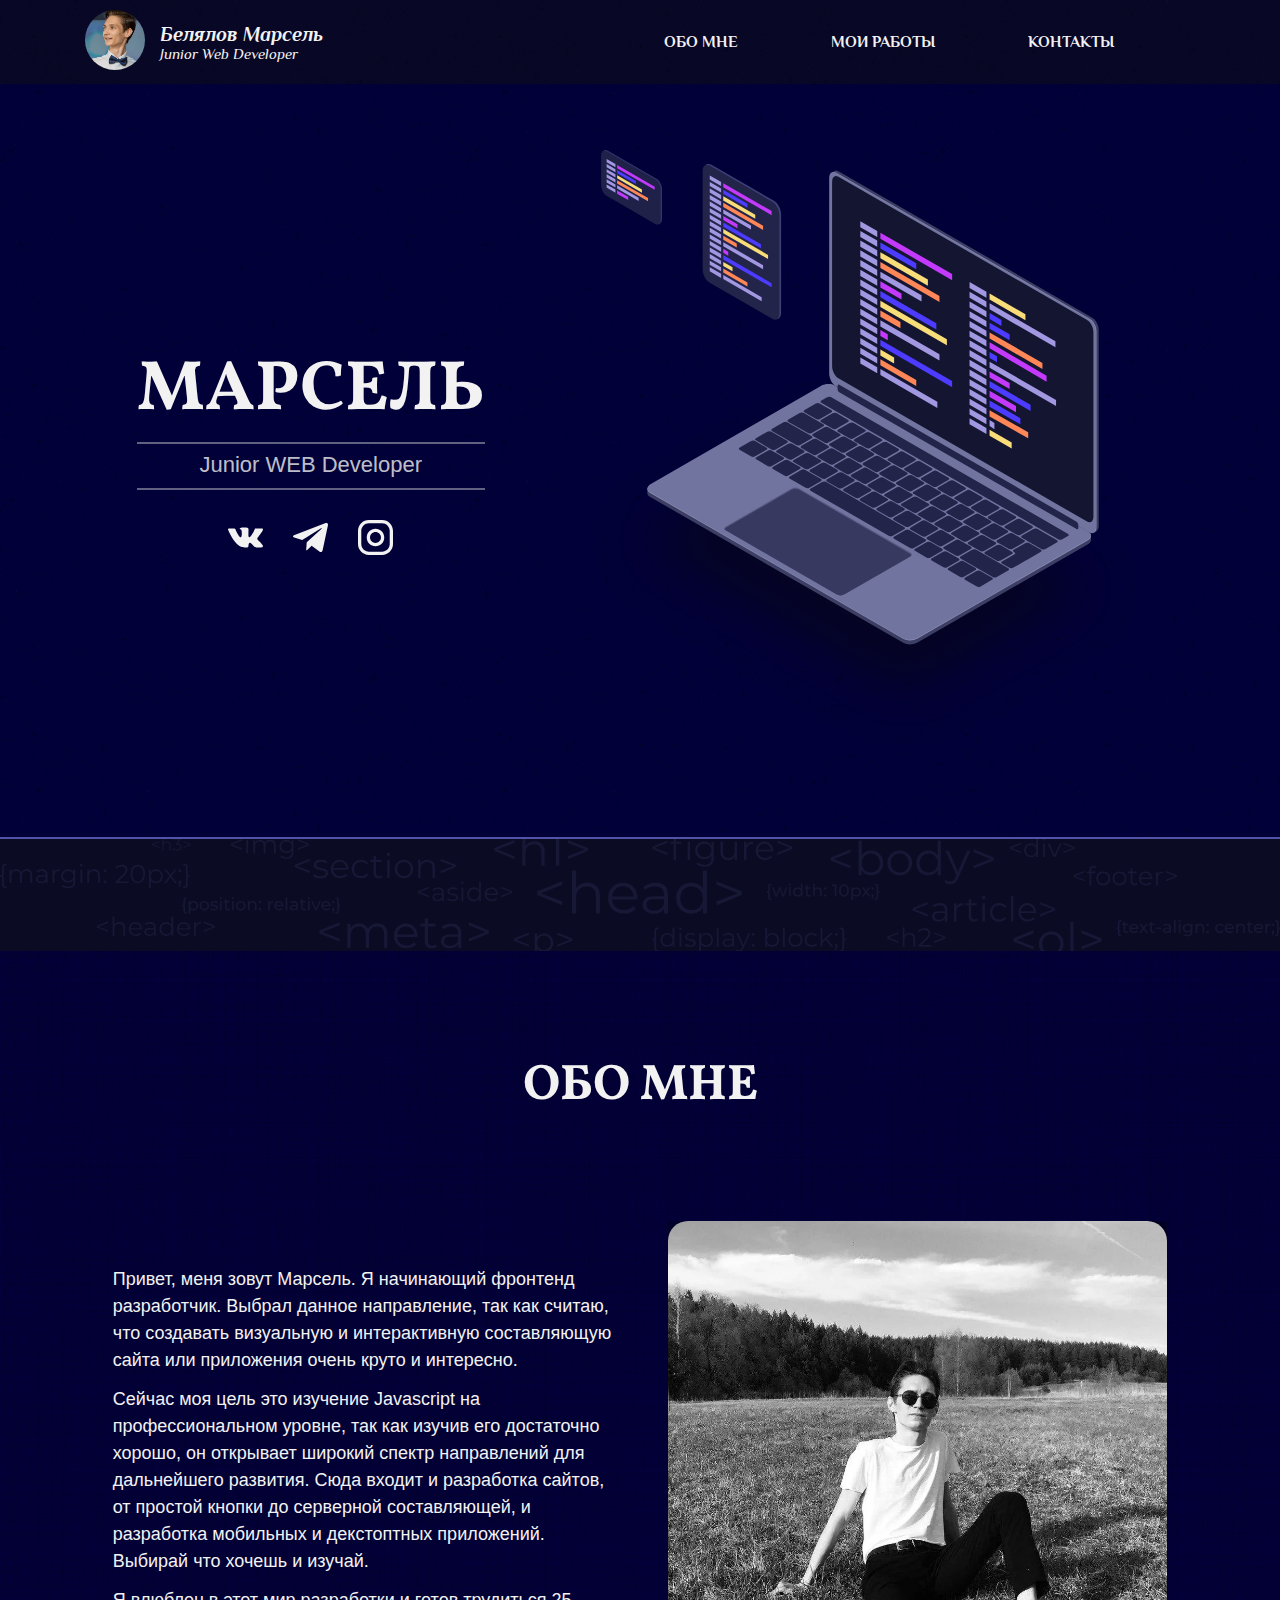
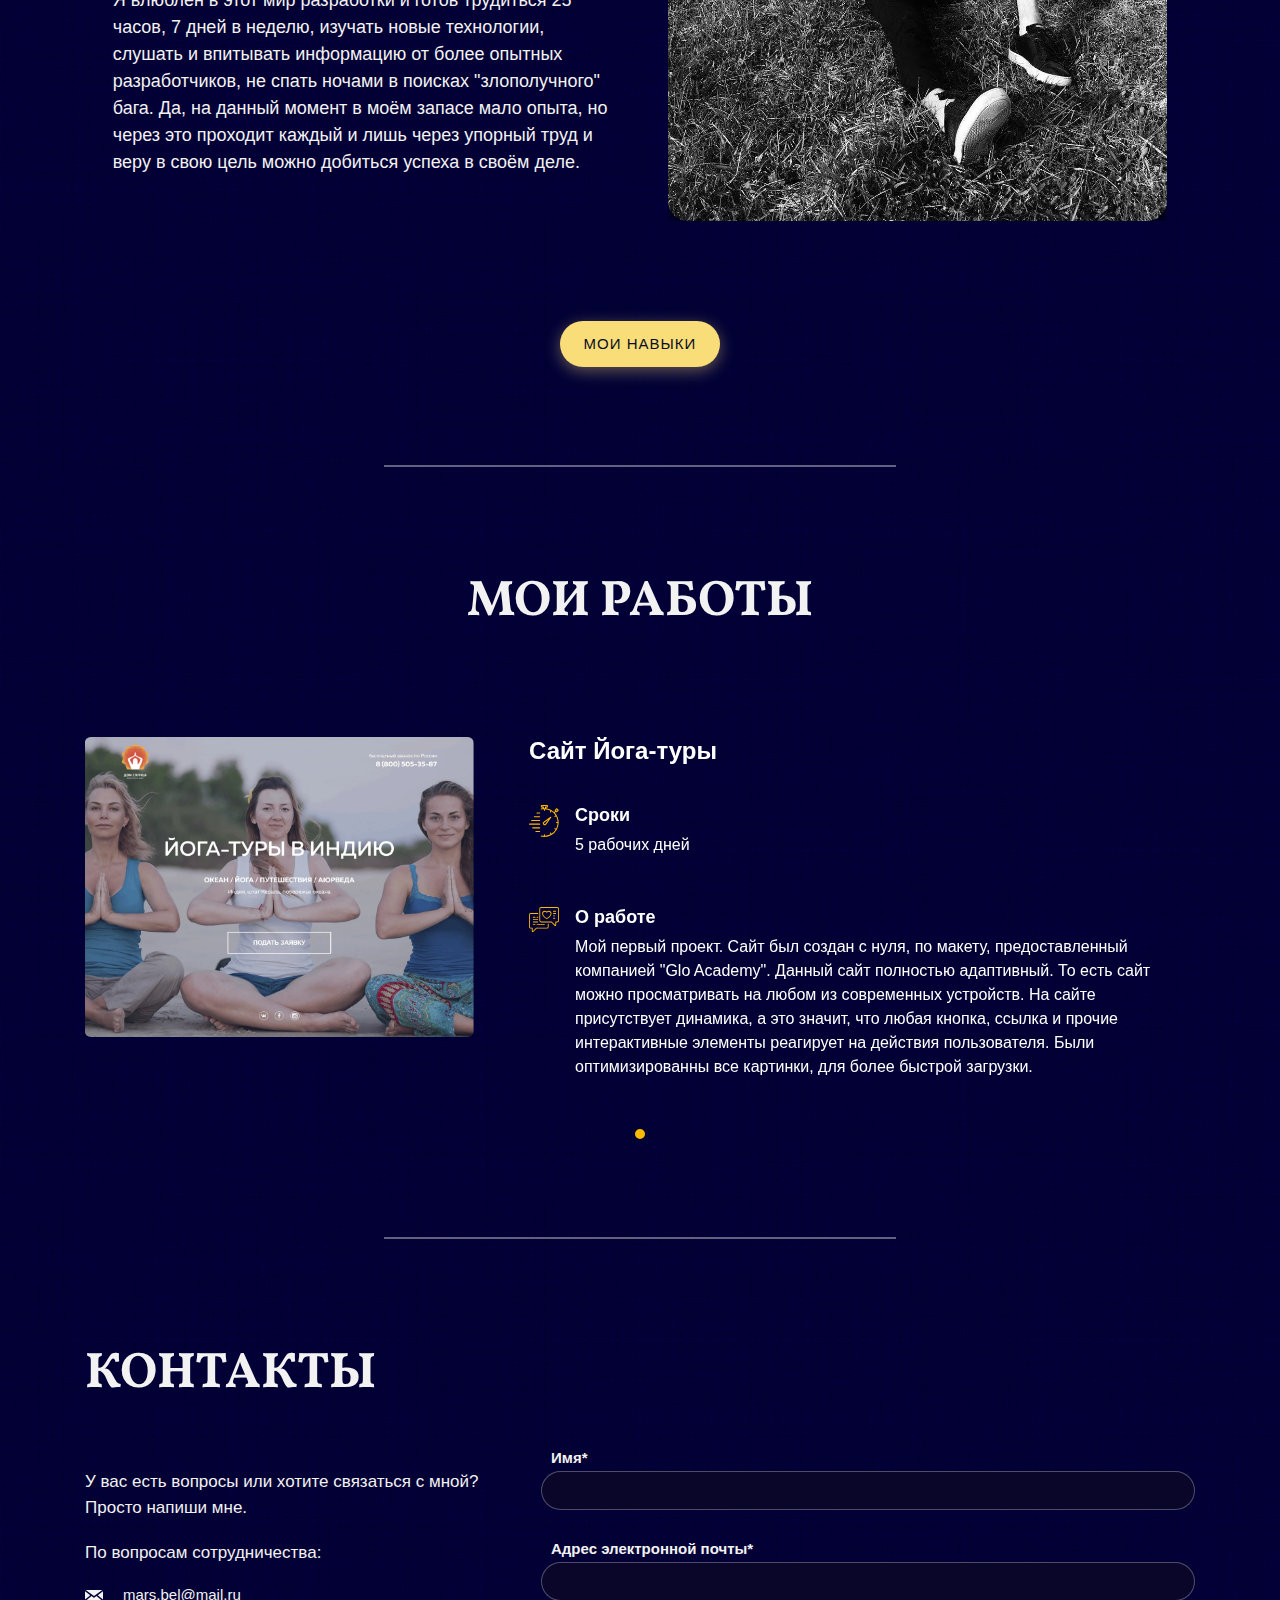
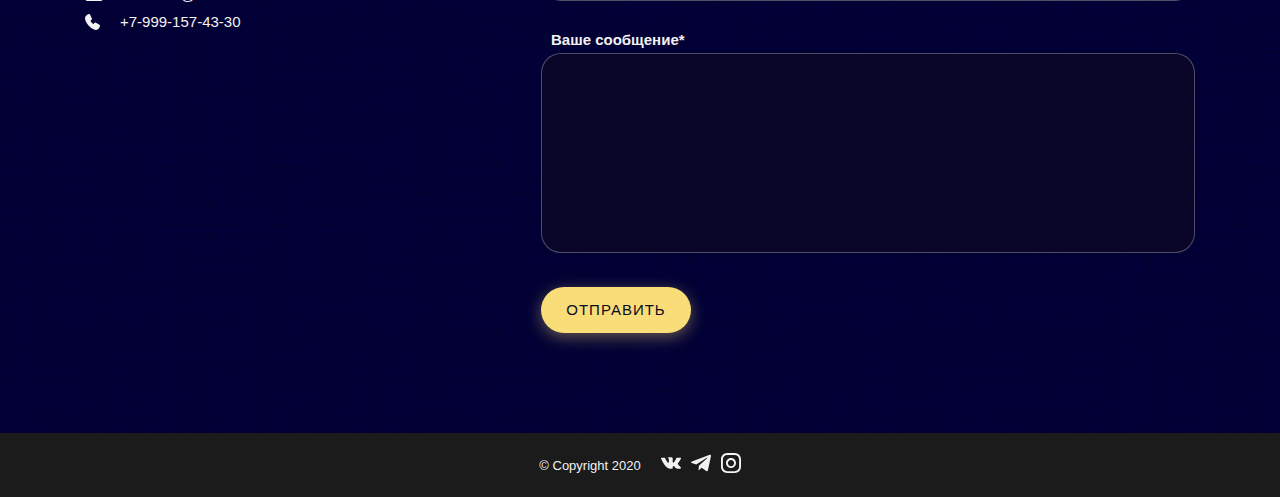
==== commit 9492d6e9: "optimized" ====
--- a/index.html
+++ b/index.html
@@ -3,12 +3,12 @@
 <head>
     <meta charset="UTF-8">
     
+    <link rel="stylesheet" href="assets/css/style.min.css">
+    
     <!-- Fonts -->
     <link href="https://fonts.googleapis.com/css?family=Montserrat:300,400,500,700|Old+Standard+TT&display=swap&subset=cyrillic" rel="stylesheet">
     <link href="https://fonts.googleapis.com/css2?family=Vollkorn:ital,wght@0,700;1,400&display=swap" rel="stylesheet">
     <link href="https://fonts.googleapis.com/css2?family=Philosopher:wght@400;700&display=swap" rel="stylesheet">
-    
-    <link rel="stylesheet" href="assets/css/style.min.css">
     
     <!-- Useful meta tags -->
     <meta http-equiv="x-ua-compatible" content="ie=edge">
@@ -181,7 +181,6 @@
                                         <p class="works-slider__text-paragraph">
                                             Мой первый проект. Сайт был создан с нуля, по макету, предоставленный компанией "Glo Academy". Данный сайт полностью адаптивный. То есть сайт можно просматривать на любом из современных устройств. На сайте присутствует динамика, а это значит, что любая кнопка, ссылка и прочие интерактивные элементы реагирует на действия пользователя. Были оптимизированны все картинки, для более быстрой загрузки.
                                         </p>
-                                        <a class="works-slider__link" href="https://netvoi.github.io/works/yoga-tour" target="_blank">https://netvoi.github.io/works/yoga-tour</a>
                                     </div>
                                 </div>
                             </div>
--- a/assets/css/style.min.css
+++ b/assets/css/style.min.css
@@ -1 +1 @@
-*,:after,:before{box-sizing:border-box}html{font-size:10px}h1,h2,h3,h4,h5,h6,p{margin:0;padding:0}a{text-decoration:none}ul{padding:0;list-style:none}body,ul{margin:0}body{font-size:1.6rem;font-family:-apple-system,BlinkMacSystemFont,Segoe UI,Roboto,Helvetica,Arial,sans-serif;color:#f2f2f2;background:#04014d url(../img/bg.png)}:root{--swiper-theme-color:#007aff}.swiper-container{margin-left:auto;margin-right:auto;position:relative;overflow:hidden;list-style:none;padding:0;z-index:1}.swiper-container-vertical>.swiper-wrapper{flex-direction:column}.swiper-wrapper{position:relative;width:100%;height:100%;z-index:1;display:flex;transition-property:transform;box-sizing:content-box}.swiper-container-android .swiper-slide,.swiper-wrapper{transform:translateZ(0)}.swiper-container-multirow>.swiper-wrapper{flex-wrap:wrap}.swiper-container-multirow-column>.swiper-wrapper{flex-wrap:wrap;flex-direction:column}.swiper-container-free-mode>.swiper-wrapper{transition-timing-function:ease-out;margin:0 auto}.swiper-slide{flex-shrink:0;width:100%;height:100%;position:relative;transition-property:transform}.swiper-slide-invisible-blank{visibility:hidden}.swiper-container-autoheight,.swiper-container-autoheight .swiper-slide{height:auto}.swiper-container-autoheight .swiper-wrapper{align-items:flex-start;transition-property:transform,height}.swiper-container-3d{perspective:1200px}.swiper-container-3d .swiper-cube-shadow,.swiper-container-3d .swiper-slide,.swiper-container-3d .swiper-slide-shadow-bottom,.swiper-container-3d .swiper-slide-shadow-left,.swiper-container-3d .swiper-slide-shadow-right,.swiper-container-3d .swiper-slide-shadow-top,.swiper-container-3d .swiper-wrapper{transform-style:preserve-3d}.swiper-container-3d .swiper-slide-shadow-bottom,.swiper-container-3d .swiper-slide-shadow-left,.swiper-container-3d .swiper-slide-shadow-right,.swiper-container-3d .swiper-slide-shadow-top{position:absolute;left:0;top:0;width:100%;height:100%;pointer-events:none;z-index:10}.swiper-container-3d .swiper-slide-shadow-left{background-image:linear-gradient(270deg,rgba(0,0,0,.5),transparent)}.swiper-container-3d .swiper-slide-shadow-right{background-image:linear-gradient(90deg,rgba(0,0,0,.5),transparent)}.swiper-container-3d .swiper-slide-shadow-top{background-image:linear-gradient(0deg,rgba(0,0,0,.5),transparent)}.swiper-container-3d .swiper-slide-shadow-bottom{background-image:linear-gradient(180deg,rgba(0,0,0,.5),transparent)}.swiper-container-css-mode>.swiper-wrapper{overflow:auto;scrollbar-width:none;-ms-overflow-style:none}.swiper-container-css-mode>.swiper-wrapper::-webkit-scrollbar{display:none}.swiper-container-css-mode>.swiper-wrapper>.swiper-slide{scroll-snap-align:start start}.swiper-container-horizontal.swiper-container-css-mode>.swiper-wrapper{-ms-scroll-snap-type:x mandatory;scroll-snap-type:x mandatory}.swiper-container-vertical.swiper-container-css-mode>.swiper-wrapper{-ms-scroll-snap-type:y mandatory;scroll-snap-type:y mandatory}.container,.container-fluid,.container-lg,.container-md,.container-sm,.container-xl{width:100%;padding-right:15px;padding-left:15px;margin-right:auto;margin-left:auto}@media (min-width:576px){.container,.container-sm{max-width:540px}}@media (min-width:768px){.container,.container-md,.container-sm{max-width:720px}}@media (min-width:992px){.container,.container-lg,.container-md,.container-sm{max-width:960px}}@media (min-width:1200px){.container,.container-lg,.container-md,.container-sm,.container-xl{max-width:1140px}}.row{display:flex;flex-wrap:wrap;margin-right:-15px;margin-left:-15px}.no-gutters{margin-right:0;margin-left:0}.no-gutters>.col,.no-gutters>[class*=col-]{padding-right:0;padding-left:0}.col,.col-1,.col-2,.col-3,.col-4,.col-5,.col-6,.col-7,.col-8,.col-9,.col-10,.col-11,.col-12,.col-auto,.col-lg,.col-lg-1,.col-lg-2,.col-lg-3,.col-lg-4,.col-lg-5,.col-lg-6,.col-lg-7,.col-lg-8,.col-lg-9,.col-lg-10,.col-lg-11,.col-lg-12,.col-lg-auto,.col-md,.col-md-1,.col-md-2,.col-md-3,.col-md-4,.col-md-5,.col-md-6,.col-md-7,.col-md-8,.col-md-9,.col-md-10,.col-md-11,.col-md-12,.col-md-auto,.col-sm,.col-sm-1,.col-sm-2,.col-sm-3,.col-sm-4,.col-sm-5,.col-sm-6,.col-sm-7,.col-sm-8,.col-sm-9,.col-sm-10,.col-sm-11,.col-sm-12,.col-sm-auto,.col-xl,.col-xl-1,.col-xl-2,.col-xl-3,.col-xl-4,.col-xl-5,.col-xl-6,.col-xl-7,.col-xl-8,.col-xl-9,.col-xl-10,.col-xl-11,.col-xl-12,.col-xl-auto{position:relative;width:100%;padding-right:15px;padding-left:15px}.col{flex-basis:0;flex-grow:1;max-width:100%}.row-cols-1>*{flex:0 0 100%;max-width:100%}.row-cols-2>*{flex:0 0 50%;max-width:50%}.row-cols-3>*{flex:0 0 33.33333%;max-width:33.33333%}.row-cols-4>*{flex:0 0 25%;max-width:25%}.row-cols-5>*{flex:0 0 20%;max-width:20%}.row-cols-6>*{flex:0 0 16.66667%;max-width:16.66667%}.col-auto{flex:0 0 auto;width:auto;max-width:100%}.col-1{flex:0 0 8.33333%;max-width:8.33333%}.col-2{flex:0 0 16.66667%;max-width:16.66667%}.col-3{flex:0 0 25%;max-width:25%}.col-4{flex:0 0 33.33333%;max-width:33.33333%}.col-5{flex:0 0 41.66667%;max-width:41.66667%}.col-6{flex:0 0 50%;max-width:50%}.col-7{flex:0 0 58.33333%;max-width:58.33333%}.col-8{flex:0 0 66.66667%;max-width:66.66667%}.col-9{flex:0 0 75%;max-width:75%}.col-10{flex:0 0 83.33333%;max-width:83.33333%}.col-11{flex:0 0 91.66667%;max-width:91.66667%}.col-12{flex:0 0 100%;max-width:100%}.order-first{order:-1}.order-last{order:13}.order-0{order:0}.order-1{order:1}.order-2{order:2}.order-3{order:3}.order-4{order:4}.order-5{order:5}.order-6{order:6}.order-7{order:7}.order-8{order:8}.order-9{order:9}.order-10{order:10}.order-11{order:11}.order-12{order:12}.offset-1{margin-left:8.33333%}.offset-2{margin-left:16.66667%}.offset-3{margin-left:25%}.offset-4{margin-left:33.33333%}.offset-5{margin-left:41.66667%}.offset-6{margin-left:50%}.offset-7{margin-left:58.33333%}.offset-8{margin-left:66.66667%}.offset-9{margin-left:75%}.offset-10{margin-left:83.33333%}.offset-11{margin-left:91.66667%}@media (min-width:576px){.col-sm{flex-basis:0;flex-grow:1;max-width:100%}.row-cols-sm-1>*{flex:0 0 100%;max-width:100%}.row-cols-sm-2>*{flex:0 0 50%;max-width:50%}.row-cols-sm-3>*{flex:0 0 33.33333%;max-width:33.33333%}.row-cols-sm-4>*{flex:0 0 25%;max-width:25%}.row-cols-sm-5>*{flex:0 0 20%;max-width:20%}.row-cols-sm-6>*{flex:0 0 16.66667%;max-width:16.66667%}.col-sm-auto{flex:0 0 auto;width:auto;max-width:100%}.col-sm-1{flex:0 0 8.33333%;max-width:8.33333%}.col-sm-2{flex:0 0 16.66667%;max-width:16.66667%}.col-sm-3{flex:0 0 25%;max-width:25%}.col-sm-4{flex:0 0 33.33333%;max-width:33.33333%}.col-sm-5{flex:0 0 41.66667%;max-width:41.66667%}.col-sm-6{flex:0 0 50%;max-width:50%}.col-sm-7{flex:0 0 58.33333%;max-width:58.33333%}.col-sm-8{flex:0 0 66.66667%;max-width:66.66667%}.col-sm-9{flex:0 0 75%;max-width:75%}.col-sm-10{flex:0 0 83.33333%;max-width:83.33333%}.col-sm-11{flex:0 0 91.66667%;max-width:91.66667%}.col-sm-12{flex:0 0 100%;max-width:100%}.order-sm-first{order:-1}.order-sm-last{order:13}.order-sm-0{order:0}.order-sm-1{order:1}.order-sm-2{order:2}.order-sm-3{order:3}.order-sm-4{order:4}.order-sm-5{order:5}.order-sm-6{order:6}.order-sm-7{order:7}.order-sm-8{order:8}.order-sm-9{order:9}.order-sm-10{order:10}.order-sm-11{order:11}.order-sm-12{order:12}.offset-sm-0{margin-left:0}.offset-sm-1{margin-left:8.33333%}.offset-sm-2{margin-left:16.66667%}.offset-sm-3{margin-left:25%}.offset-sm-4{margin-left:33.33333%}.offset-sm-5{margin-left:41.66667%}.offset-sm-6{margin-left:50%}.offset-sm-7{margin-left:58.33333%}.offset-sm-8{margin-left:66.66667%}.offset-sm-9{margin-left:75%}.offset-sm-10{margin-left:83.33333%}.offset-sm-11{margin-left:91.66667%}}@media (min-width:768px){.col-md{flex-basis:0;flex-grow:1;max-width:100%}.row-cols-md-1>*{flex:0 0 100%;max-width:100%}.row-cols-md-2>*{flex:0 0 50%;max-width:50%}.row-cols-md-3>*{flex:0 0 33.33333%;max-width:33.33333%}.row-cols-md-4>*{flex:0 0 25%;max-width:25%}.row-cols-md-5>*{flex:0 0 20%;max-width:20%}.row-cols-md-6>*{flex:0 0 16.66667%;max-width:16.66667%}.col-md-auto{flex:0 0 auto;width:auto;max-width:100%}.col-md-1{flex:0 0 8.33333%;max-width:8.33333%}.col-md-2{flex:0 0 16.66667%;max-width:16.66667%}.col-md-3{flex:0 0 25%;max-width:25%}.col-md-4{flex:0 0 33.33333%;max-width:33.33333%}.col-md-5{flex:0 0 41.66667%;max-width:41.66667%}.col-md-6{flex:0 0 50%;max-width:50%}.col-md-7{flex:0 0 58.33333%;max-width:58.33333%}.col-md-8{flex:0 0 66.66667%;max-width:66.66667%}.col-md-9{flex:0 0 75%;max-width:75%}.col-md-10{flex:0 0 83.33333%;max-width:83.33333%}.col-md-11{flex:0 0 91.66667%;max-width:91.66667%}.col-md-12{flex:0 0 100%;max-width:100%}.order-md-first{order:-1}.order-md-last{order:13}.order-md-0{order:0}.order-md-1{order:1}.order-md-2{order:2}.order-md-3{order:3}.order-md-4{order:4}.order-md-5{order:5}.order-md-6{order:6}.order-md-7{order:7}.order-md-8{order:8}.order-md-9{order:9}.order-md-10{order:10}.order-md-11{order:11}.order-md-12{order:12}.offset-md-0{margin-left:0}.offset-md-1{margin-left:8.33333%}.offset-md-2{margin-left:16.66667%}.offset-md-3{margin-left:25%}.offset-md-4{margin-left:33.33333%}.offset-md-5{margin-left:41.66667%}.offset-md-6{margin-left:50%}.offset-md-7{margin-left:58.33333%}.offset-md-8{margin-left:66.66667%}.offset-md-9{margin-left:75%}.offset-md-10{margin-left:83.33333%}.offset-md-11{margin-left:91.66667%}}@media (min-width:992px){.col-lg{flex-basis:0;flex-grow:1;max-width:100%}.row-cols-lg-1>*{flex:0 0 100%;max-width:100%}.row-cols-lg-2>*{flex:0 0 50%;max-width:50%}.row-cols-lg-3>*{flex:0 0 33.33333%;max-width:33.33333%}.row-cols-lg-4>*{flex:0 0 25%;max-width:25%}.row-cols-lg-5>*{flex:0 0 20%;max-width:20%}.row-cols-lg-6>*{flex:0 0 16.66667%;max-width:16.66667%}.col-lg-auto{flex:0 0 auto;width:auto;max-width:100%}.col-lg-1{flex:0 0 8.33333%;max-width:8.33333%}.col-lg-2{flex:0 0 16.66667%;max-width:16.66667%}.col-lg-3{flex:0 0 25%;max-width:25%}.col-lg-4{flex:0 0 33.33333%;max-width:33.33333%}.col-lg-5{flex:0 0 41.66667%;max-width:41.66667%}.col-lg-6{flex:0 0 50%;max-width:50%}.col-lg-7{flex:0 0 58.33333%;max-width:58.33333%}.col-lg-8{flex:0 0 66.66667%;max-width:66.66667%}.col-lg-9{flex:0 0 75%;max-width:75%}.col-lg-10{flex:0 0 83.33333%;max-width:83.33333%}.col-lg-11{flex:0 0 91.66667%;max-width:91.66667%}.col-lg-12{flex:0 0 100%;max-width:100%}.order-lg-first{order:-1}.order-lg-last{order:13}.order-lg-0{order:0}.order-lg-1{order:1}.order-lg-2{order:2}.order-lg-3{order:3}.order-lg-4{order:4}.order-lg-5{order:5}.order-lg-6{order:6}.order-lg-7{order:7}.order-lg-8{order:8}.order-lg-9{order:9}.order-lg-10{order:10}.order-lg-11{order:11}.order-lg-12{order:12}.offset-lg-0{margin-left:0}.offset-lg-1{margin-left:8.33333%}.offset-lg-2{margin-left:16.66667%}.offset-lg-3{margin-left:25%}.offset-lg-4{margin-left:33.33333%}.offset-lg-5{margin-left:41.66667%}.offset-lg-6{margin-left:50%}.offset-lg-7{margin-left:58.33333%}.offset-lg-8{margin-left:66.66667%}.offset-lg-9{margin-left:75%}.offset-lg-10{margin-left:83.33333%}.offset-lg-11{margin-left:91.66667%}}@media (min-width:1200px){.col-xl{flex-basis:0;flex-grow:1;max-width:100%}.row-cols-xl-1>*{flex:0 0 100%;max-width:100%}.row-cols-xl-2>*{flex:0 0 50%;max-width:50%}.row-cols-xl-3>*{flex:0 0 33.33333%;max-width:33.33333%}.row-cols-xl-4>*{flex:0 0 25%;max-width:25%}.row-cols-xl-5>*{flex:0 0 20%;max-width:20%}.row-cols-xl-6>*{flex:0 0 16.66667%;max-width:16.66667%}.col-xl-auto{flex:0 0 auto;width:auto;max-width:100%}.col-xl-1{flex:0 0 8.33333%;max-width:8.33333%}.col-xl-2{flex:0 0 16.66667%;max-width:16.66667%}.col-xl-3{flex:0 0 25%;max-width:25%}.col-xl-4{flex:0 0 33.33333%;max-width:33.33333%}.col-xl-5{flex:0 0 41.66667%;max-width:41.66667%}.col-xl-6{flex:0 0 50%;max-width:50%}.col-xl-7{flex:0 0 58.33333%;max-width:58.33333%}.col-xl-8{flex:0 0 66.66667%;max-width:66.66667%}.col-xl-9{flex:0 0 75%;max-width:75%}.col-xl-10{flex:0 0 83.33333%;max-width:83.33333%}.col-xl-11{flex:0 0 91.66667%;max-width:91.66667%}.col-xl-12{flex:0 0 100%;max-width:100%}.order-xl-first{order:-1}.order-xl-last{order:13}.order-xl-0{order:0}.order-xl-1{order:1}.order-xl-2{order:2}.order-xl-3{order:3}.order-xl-4{order:4}.order-xl-5{order:5}.order-xl-6{order:6}.order-xl-7{order:7}.order-xl-8{order:8}.order-xl-9{order:9}.order-xl-10{order:10}.order-xl-11{order:11}.order-xl-12{order:12}.offset-xl-0{margin-left:0}.offset-xl-1{margin-left:8.33333%}.offset-xl-2{margin-left:16.66667%}.offset-xl-3{margin-left:25%}.offset-xl-4{margin-left:33.33333%}.offset-xl-5{margin-left:41.66667%}.offset-xl-6{margin-left:50%}.offset-xl-7{margin-left:58.33333%}.offset-xl-8{margin-left:66.66667%}.offset-xl-9{margin-left:75%}.offset-xl-10{margin-left:83.33333%}.offset-xl-11{margin-left:91.66667%}}.header{padding:1rem 0;width:100%;position:fixed;z-index:1000;font-family:Philosopher,sans-serif;font-weight:400;background:#080726 url(../img/bg-header.png)}.header__inner{display:flex;justify-content:space-between;align-items:center;color:#f2f2f2}.nav.show{display:block;margin-left:50%;width:40%;height:100vh;background-color:rgba(0,0,0,.5);position:absolute;top:100%;right:0;text-align:right;transform:translateX(100%);transition:transform .7s linear}@media (max-width:767.98px){.nav{display:none}}.nav__link{position:relative;margin-right:7.3rem;padding:.8rem;font-size:1.6rem;font-family:Philosopher,sans-serif;font-weight:700;color:#f2f2f2;text-transform:uppercase;transition:color .2s linear}.nav__link:hover{color:#f9dd79}.nav__link:after,.nav__link:before{content:"";position:absolute;left:0;width:100%;height:2px;background-color:#f9dd79;opacity:0;transition:opacity .3s,transform .3s}.nav__link:before{top:0;transform:translateY(-1rem)}.nav__link:after{bottom:0;transform:translateY(1rem)}.nav__link:hover:after,.nav__link:hover:before{opacity:1;transform:translateY(0)}@media (max-width:1199.98px){.nav__link{margin-right:4.5rem}}@media (max-width:991.98px){.nav__link{font-size:1.3rem;margin-right:2.5rem}}@media (max-width:767.98px){.nav__link{display:block;margin-right:0;padding:2rem .8rem;font-size:1.8rem}}@media (max-width:575.98px){.nav__link{font-size:1.6rem}}.user{display:flex;align-items:center}.user__photo img{border-radius:50%}@media (max-width:575.98px){.user__photo img{width:40px;height:40px}}.user__content{padding-left:1.5rem;font-style:italic}.user__name{font-size:2rem;font-weight:700}.user__name a{color:#f2f2f2}@media (max-width:991.98px){.user__name{font-size:1.8rem}}.user__position{font-size:1.5rem;font-weight:300;color:fade(#d6d6d6,70%)}@media (max-width:991.98px){.user__position{font-size:1.3rem}}.hamburger{display:none;width:4rem;cursor:pointer;background:none;border:none;outline:none;margin:0;padding:0}@media (max-width:767.98px){.hamburger{display:block}}.hamburger__icon,.hamburger__icon:after,.hamburger__icon:before{display:block;width:100%;height:.5rem;background-color:#f2f2f2;border-radius:1rem;transition:all .7s ease-in-out}.hamburger__icon:after,.hamburger__icon:before{content:""}.hamburger__icon:before{transform:translateY(-10px)}.hamburger__icon:after{transform:translateY(6px)}.hamburger__icon.open{transform:rotate(180deg)}.hamburger__icon.open:after,.hamburger__icon.open:before{width:60%}.hamburger__icon.open:before{transform:translate(20px,-8px) rotate(45deg)}.hamburger__icon.open:after{transform:translate(20px,2px) rotate(-45deg)}.intro{position:relative;padding:15rem 0 20rem;background:#020038 url(../img/intro/bg-intro.png)}.intro:after{content:"";height:12%;width:100%;position:absolute;bottom:0;background-color:#0b0c23;background-image:url(../img/intro/bg-tags.svg);background-position:50%;background-repeat:no-repeat;background-size:cover;border-top:2px solid #5053a8}.intro__inner{position:relative;display:flex;justify-content:space-around;align-items:center}@media (max-width:767.98px){.intro__inner{display:block;width:80%;margin:0 auto}}.intro__content{text-align:center}.intro__picture{width:50%}.intro__image{width:100%;height:auto}@media (max-width:767.98px){.intro__image{display:none}}.into__subtitle{position:relative;padding:1rem 0;font-size:2.2rem;font-weight:300;line-height:3rem;color:hsla(0,0%,95%,.8)}.into__subtitle:after,.into__subtitle:before{content:"";position:absolute;left:0;background-color:hsla(0,0%,95%,.4);width:100%;height:2px}.into__subtitle:before{top:.2rem}.into__subtitle:after{bottom:0}@media (max-width:991.98px){.into__subtitle{font-size:2rem}}@media (max-width:767.98px){.into__subtitle{font-size:1.8rem}}.intro__title{font-size:7rem;font-family:Vollkorn,Montserrat,sans-serif;color:#f2f2f2;text-transform:uppercase}@media (max-width:991.98px){.intro__title{font-size:6rem}}@media (max-width:767.98px){.intro__title{font-size:5rem}}@media (max-width:575.98px){.intro__title{font-size:4.5rem}}.social{margin-top:3rem;display:flex;justify-content:center}.social__link{margin:0 1.5rem;transition:transform .2s linear}.social__link:hover{transform:scale(1.2)}.social__icon{width:35px;height:35px}@media (max-width:767.98px){.social__icon{width:20px;height:20px}}.about{position:relative}.about__header{text-align:center;margin-bottom:10rem}@media (max-width:991.98px){.about__header{margin-bottom:8rem}}@media (max-width:767.98px){.about__header{margin-bottom:5rem}}@media (max-width:575.98px){.about__header{margin-bottom:3rem}}.about__inner{margin-bottom:10rem;display:flex;justify-content:space-around;align-items:center}@media (max-width:991.98px){.about__inner{align-items:flex-start}}@media (max-width:767.98px){.about__inner{margin-bottom:5rem;display:block}}.about__content{flex-basis:40%}@media (max-width:767.98px){.about__content{width:100%;margin-bottom:2rem}}.about__text{font-size:1.8rem;line-height:1.5;color:#f2f2f2}.about__text+.about__text{margin-top:1.2rem}@media (max-width:991.98px){.about__text{font-size:1.7rem}}@media (max-width:767.98px){.about__text{font-size:1.6rem}}.about__photo{flex-basis:40%}@media (max-width:575.98px){.about__photo{width:100%}}.about__photo-user{width:38rem;height:50rem;border-radius:2rem;box-shadow:2px 2px 20px 0 #000}@media (max-width:767.98px){.about__photo-user{width:50%;width:240px;height:316px;display:block;margin:0 auto}}.btn{display:inline-block;vertical-align:baseline;margin:0;padding:8px 24px;min-width:15rem;color:#0b0c23;font-size:1.5rem;font-family:inherit;line-height:2;letter-spacing:1px;cursor:pointer;text-transform:uppercase;text-decoration:none;text-align:center;border:none;background-color:#f9dd79;box-shadow:0 4px 16px hsla(47,91%,73%,.4);border-radius:24px;transition:background-color .1s,box-shadow .1s}.btn:focus,.btn:hover{background-color:#f9e7a8;box-shadow:0 4px 32px hsla(47,91%,73%,.6);outline:none}.btn:active{background-color:#b69e4b;box-shadow:none}@media (max-width:991.98px){.btn{min-width:8rem;padding:6px 20px}}@media (max-width:767.98px){.btn{font-size:1.3rem;padding:5px 17px}}.works{position:relative}.works__header{margin-bottom:10rem}@media (max-width:991.98px){.works__header{margin-bottom:8rem}}@media (max-width:767.98px){.works__header{margin-bottom:5rem}}@media (max-width:575.98px){.works__header{margin-bottom:3rem}}.works-slider__container{overflow:hidden;width:100%}.works-slider__wrapper{display:flex;width:100%;height:100%}.works-slider__slide{flex-shrink:0;display:flex;justify-content:space-between;align-items:flex-start}@media (max-width:767.98px){.works-slider__slide{display:block}}.works-slider__photo{flex-basis:35%;position:relative;height:300px;overflow:hidden;cursor:pointer}@media (max-width:767.98px){.works-slider__photo{display:block;margin-bottom:4.6rem}}.works-slider__photo:hover .works-slider__photo-mask{transform:translateY(0)}.works-slider__photo-img{border-radius:6px;width:100%;height:100%;position:absolute;top:50%;left:50%;transform:translate(-50%,-50%);object-fit:cover}.works-slider__photo-mask{display:flex;flex-wrap:wrap;justify-content:center;align-items:center;position:absolute;top:0;right:0;bottom:0;left:0;background-color:rgba(0,0,0,.7);color:#fff;font-size:1.6rem;transform:translateY(100%);transition:all .5s linear;height:100%}@media (max-width:767.98px){.works-slider__photo-mask{display:none}}.works-slider__photo-item{margin-right:1rem;margin-left:1rem}.works-slider__photo-item img{display:block;width:50px;height:50px}.works-slider__content{flex-basis:60%;color:#fff}.works-slider__title{margin-bottom:4rem;font-size:2.4rem;font-weight:700;line-height:2.8rem}@media (max-width:575.98px){.works-slider__title{font-size:1.8rem;line-height:150%}}.works-slider__description{margin-bottom:3rem;display:flex;flex-wrap:wrap}@media (max-width:767.98px){.works-slider__description{margin-bottom:2rem}}@media (max-width:575.98px){.works-slider__description{margin-bottom:1rem;flex-direction:column}}.works-slider__text{margin-bottom:3rem;display:flex;align-items:flex-start;flex-basis:50%}.works-slider__text:last-child{flex-basis:100%;margin-bottom:0}@media (max-width:575.98px){.works-slider__text:last-child{margin-bottom:2.7rem}}@media (max-width:575.98px){.works-slider__text{margin-bottom:3.3rem;flex-basis:100%}}.works-slider__text-img{margin-right:1.6rem}.works-slider__text-title{margin-bottom:.7rem;font-size:1.8rem;font-weight:700;line-height:2.1rem}.works-slider__text-paragraph{margin-bottom:2rem;font-size:1.6rem;font-weight:400;line-height:150%}@media (max-width:575.98px){.works-slider__text-paragraph{font-size:1.4rem}}.works-slider__link{display:inline-block;font-size:1.6rem;font-weight:400;color:inherit}.works-slider__link:after{content:"";display:block;width:0;height:2px;background-color:#f2f2f2;transition:width .2s linear,color .2s linear,background-color .2s linear}.works-slider__link:hover{color:#f9dd79}.works-slider__link:hover:after{width:100%;background-color:#f9dd79}.works-slider__pagination{display:flex;align-items:center;justify-content:center}.works-slider__bullet{margin:0 .5rem;display:inline-block;width:10px;height:10px;border:2px solid #ffbb01;border-radius:50%;cursor:pointer}.works-slider__bullet--active{background:#ffbb01}.works-slider__bullet:focus{outline:none}.blog{display:none;padding:3rem 0;position:relative;width:100%}@media (max-width:991.98px){.blog{border-width:40px}}@media (max-width:767.98px){.blog{padding:2rem 0;border-width:30px}}@media (max-width:575.98px){.blog{padding:1rem 0;border-width:20px}}.blog__photo{margin:0 auto;display:block;width:100%;height:auto}.blog__content{color:#020038;padding:4rem;background-color:#fff;border-radius:50px}@media (max-width:767.98px){.blog__content{padding:3rem}}@media (max-width:575.98px){.blog__content{padding:2rem}}.blog__title{margin-bottom:3rem;color:#000!important}@media (max-width:767.98px){.blog__title{margin-bottom:2rem}}@media (max-width:575.98px){.blog__title{margin-bottom:1rem}}.blog__arrow{position:absolute;top:35%;transition:transform .3s linear}.blog__arrow img{width:35px;height:35px}@media (max-width:767.98px){.blog__arrow img{width:20px;height:20px}}@media (max-width:575.98px){.blog__arrow img{width:15px;height:15px}}.blog__arrow-left{left:17%}.blog__arrow-right{right:18%}.blog__arrow:hover{transform:scale(1.3)}.blog__btn{color:#f2f2f2;background-color:#070a1b;box-shadow:0 4px 16px rgba(5,8,16,.4)}.blog__btn:focus,.blog__btn:hover{background-color:#24232c;box-shadow:0 4px 32px rgba(58,45,78,.6)}.blog__btn:active{background-color:#b69e4b}.articles{margin-bottom:3rem;width:100%;height:80%;overflow:auto}@media (max-width:767.98px){.articles{margin-bottom:2rem}}@media (max-width:575.98px){.articles{margin-bottom:1rem}}.articles::-webkit-scrollbar{width:15px;background-color:#f2f2f2}.articles::-webkit-scrollbar-thumb{background-color:#f9dd79;border-radius:9em;box-shadow:0 4px 16px hsla(47,91%,73%,.4)}.articles::-webkit-scrollbar-thumb:focus,.articles::-webkit-scrollbar-thumb:hover{background-color:#f9e7a8;box-shadow:0 4px 32px hsla(47,91%,73%,.6)}.articles::-webkit-scrollbar-button:vertical:start:decrement{background:linear-gradient(120deg,#020038 40%,transparent 41%),linear-gradient(240deg,#020038 40%,transparent 41%),linear-gradient(0deg,#020038 30%,transparent 31%);background-color:#f6f8f4}.articles::-webkit-scrollbar-button:vertical:end:increment{background:linear-gradient(300deg,#020038 40%,transparent 41%),linear-gradient(60deg,#020038 40%,transparent 41%),linear-gradient(180deg,#020038 30%,transparent 31%);background-color:#f6f8f4}.articles__item{overflow:hidden;display:none;border:2px solid #ddd;border-radius:2rem;font-family:Montserrat,sans-serif;transition:transform .2s linear;padding:.7rem}.articles__item.active{display:block}.articles__title{margin-bottom:1rem;font-size:2rem;font-weight:500;color:#000;text-transform:uppercase;text-align:center}@media (max-width:991.98px){.articles__title{font-size:1.9rem}}@media (max-width:767.98px){.articles__title{font-size:1.8rem;margin-bottom:.7rem}}@media (max-width:575.98px){.articles__title{font-size:1.7rem;margin-bottom:.5rem}}.articles__text{margin-bottom:1rem;font-size:1.8rem;line-height:1.5;color:rgba(0,0,0,.8)}@media (max-width:767.98px){.articles__text{font-size:1.7rem}}@media (max-width:575.98px){.articles__text{font-size:1.6rem}}.articles__datetime{font-size:1.4rem;line-height:1.5;color:rgba(0,0,0,.5);margin:auto 0}.contact__header{margin-bottom:4rem}@media (max-width:767.98px){.contact__header{margin-bottom:3rem}}@media (max-width:575.98px){.contact__header{margin-bottom:2rem}}.contact__inner{display:flex;justify-content:space-between}@media (max-width:575.98px){.contact__inner{display:block}}.contact__content{position:relative;width:40%;padding-top:2rem;margin-right:2rem}@media (max-width:575.98px){.contact__content{width:100%;margin-bottom:3rem}}.contact__text{margin-bottom:2rem;font-size:1.7rem;line-height:1.5;color:#f2f2f2}@media (max-width:991.98px){.contact__text{font-size:1.5rem}}@media (max-width:767.98px){.contact__text{font-size:1.3rem}}.contact__info{font-size:1.5rem;font-weight:300}.contact__info-item{display:flex;align-items:center}.contact__info-item a{color:#f2f2f2}.contact__info-item a:after{content:"";display:block;width:0;height:2px;background-color:#f2f2f2;transition:width .2s linear,color .2s linear,background-color .2s linear}.contact__info-item a:hover{color:#f9dd79}.contact__info-item a:hover:after{width:100%;background-color:#f9dd79}.contact__info-item+.contact__info-item{margin-top:.8rem}.contact__info-icon{padding-right:2rem}@media (max-width:991.98px){.contact__info{font-size:1.4rem}}@media (max-width:767.98px){.contact__info{font-size:1.2rem}}.form{width:60%}@media (max-width:575.98px){.form{width:100%}}.form__input,.form__textarea{margin-bottom:3rem;font-size:1.5rem;font-family:inherit;color:#f2f2f2;width:100%;border:1px solid hsla(0,0%,95%,.3);border-radius:2rem;padding:1rem 2rem;background-color:#09062a}.form__input:focus,.form__textarea:focus{outline:none;border:1px solid #33bbc6}@media (max-width:991.98px){.form__input,.form__textarea{font-size:1.4rem}}.form__textarea{resize:none;height:20rem}.form__label{display:inline-block;padding-bottom:.5rem;font-size:1.5rem;font-weight:700;margin-left:1rem}@media (max-width:991.98px){.form__label{font-size:1.4rem}}@media (max-width:767.98px){.form__label{font-size:1.2rem}}.footer{margin-top:auto;padding:2rem 0;background-color:#1b1b1c}.footer__inner{display:flex;justify-content:center;align-items:center}.footer__credits{padding-right:1rem;font-size:1.3rem;font-weight:300;color:#f2f2f2;border-right:1px solid fade(#f2f2f2,30%)}.footer__social{display:flex}.footer__link{margin-left:1rem;transition:transform .2s linear}.footer__link:hover{transform:scale(1.2)}.footer__icon{width:20px;height:20px}.modal{display:none;align-items:center;width:100%;height:100%;padding:1rem;overflow:auto;position:fixed;top:0;left:0;z-index:100;background:rgba(0,0,0,.9)}.modal.show{display:flex}.modal__wrapper{position:relative;width:100%;max-width:1100px;margin:auto;padding:3rem 5rem;background:#fff url(../img/modal/modal-bg.png);transform:scale(0);transition:transform .2s linear;border-radius:2rem}@media (max-width:991.98px){.modal__wrapper{padding:3rem 4rem}}@media (max-width:767.98px){.modal__wrapper{padding:3rem}}.modal__close{position:absolute;top:0;right:0;width:25px;height:25px;margin:2rem 2rem 0 0;transition:transform .2s linear}.modal__close:hover{transform:rotate(90deg) scale(1.1)}.modal__title{font-size:5rem;font-family:Vollkorn,Montserrat,sans-serif;color:#000;text-transform:uppercase;margin-bottom:4rem}@media (max-width:991.98px){.modal__title{font-size:4rem}}@media (max-width:767.98px){.modal__title{font-size:3rem;margin-bottom:3rem}}@media (max-width:575.98px){.modal__title{margin-bottom:2rem}}.modal__inner{display:flex}@media (max-width:575.98px){.modal__inner{display:block}}.resume{width:60%}@media (max-width:575.98px){.resume{width:100%}}.resume__inner{color:#000;padding-right:5rem}@media (max-width:575.98px){.resume__inner{padding-right:0}}.resume__title{font-size:1.5rem;font-family:Vollkorn,Montserrat,sans-serif;text-transform:uppercase;margin-bottom:2rem}@media (max-width:991.98px){.resume__title{font-size:1.3rem}}@media (max-width:767.98px){.resume__title{font-size:1.1rem}}@media (max-width:575.98px){.resume__title{display:none}}.resume__list{font-family:Montserrat,sans-serif}.resume__list-item{font-size:1.5rem;list-style:square outside}.resume__list-item+.resume__list-item{margin-top:1.5rem}@media (max-width:991.98px){.resume__list-item{font-size:1.3rem}}@media (max-width:767.98px){.resume__list-item{font-size:1.1rem}}@media (max-width:575.98px){.resume__list-item{font-size:1.5rem}}.skills{width:40%;color:#000}@media (max-width:575.98px){.skills{display:none}}.skills__block{margin-bottom:4rem}.skills__main-title{font-size:1.5rem;font-family:Vollkorn,Montserrat,sans-serif;text-transform:uppercase;margin-bottom:2rem}@media (max-width:991.98px){.skills__main-title{font-size:1.3rem}}@media (max-width:767.98px){.skills__main-title{font-size:1.1rem}}.skills__main-title-preprocessor{margin-bottom:0}.skills__item{display:flex;align-items:center}.skills__item+.skills__item{margin-top:1rem}.skills__img{min-width:5rem}.skills__img-gulp{height:5rem}.skills__load-bar{position:relative;margin-left:2rem;width:20rem;height:1.5rem;background-color:#000;border-radius:1rem}.skills__load-bar span{position:absolute;left:45%;font-size:1rem;color:#f2f2f2}.skills__load-bar-progress{background-color:#ffc107;height:100%;border-radius:.5rem;transition:width .2s linear}@media (max-width:767.98px){.skills__load-bar{margin-left:1rem}}.skills__item-icon{width:50px;height:auto}@media (max-width:767.98px){.skills__item-icon{width:45px}}@media (max-width:575.98px){.skills__item-icon{width:40px}}.img{display:block;max-width:100%;height:auto}.section{padding:10rem 0}@media (max-width:1199.98px){.section{padding:8.75rem 0}}@media (max-width:991.98px){.section{padding:7.5rem 0}}@media (max-width:767.98px){.section{padding:6.25rem 0}}@media (max-width:575.98px){.section{padding:5rem 0}}.title{font-size:5rem;font-family:Vollkorn,Montserrat,sans-serif;color:#f2f2f2;text-transform:uppercase}@media (max-width:991.98px){.title{font-size:4rem}}@media (max-width:767.98px){.title{font-size:3rem}}.text-center{text-align:center}.text-right{text-align:right}.no-scroll{overflow:hidden}.hidden{display:none}.after-line:after{position:absolute;bottom:0;left:30%;content:"";width:40%;height:.2rem;background:hsla(0,0%,95%,.4)}+*,:after,:before{box-sizing:border-box}html{font-size:10px}h1,h2,h3,h4,h5,h6,p{margin:0;padding:0}a{text-decoration:none}ul{padding:0;list-style:none}body,ul{margin:0}body{font-size:1.6rem;font-family:-apple-system,BlinkMacSystemFont,Segoe UI,Roboto,Helvetica,Arial,sans-serif;color:#f2f2f2;background:#04014d url(../img/bg.png)}:root{--swiper-theme-color:#007aff}.swiper-container{margin-left:auto;margin-right:auto;position:relative;overflow:hidden;list-style:none;padding:0;z-index:1}.swiper-container-vertical>.swiper-wrapper{flex-direction:column}.swiper-wrapper{position:relative;width:100%;height:100%;z-index:1;display:flex;transition-property:transform;box-sizing:content-box}.swiper-container-android .swiper-slide,.swiper-wrapper{transform:translateZ(0)}.swiper-container-multirow>.swiper-wrapper{flex-wrap:wrap}.swiper-container-multirow-column>.swiper-wrapper{flex-wrap:wrap;flex-direction:column}.swiper-container-free-mode>.swiper-wrapper{transition-timing-function:ease-out;margin:0 auto}.swiper-slide{flex-shrink:0;width:100%;height:100%;position:relative;transition-property:transform}.swiper-slide-invisible-blank{visibility:hidden}.swiper-container-autoheight,.swiper-container-autoheight .swiper-slide{height:auto}.swiper-container-autoheight .swiper-wrapper{align-items:flex-start;transition-property:transform,height}.swiper-container-3d{perspective:1200px}.swiper-container-3d .swiper-cube-shadow,.swiper-container-3d .swiper-slide,.swiper-container-3d .swiper-slide-shadow-bottom,.swiper-container-3d .swiper-slide-shadow-left,.swiper-container-3d .swiper-slide-shadow-right,.swiper-container-3d .swiper-slide-shadow-top,.swiper-container-3d .swiper-wrapper{transform-style:preserve-3d}.swiper-container-3d .swiper-slide-shadow-bottom,.swiper-container-3d .swiper-slide-shadow-left,.swiper-container-3d .swiper-slide-shadow-right,.swiper-container-3d .swiper-slide-shadow-top{position:absolute;left:0;top:0;width:100%;height:100%;pointer-events:none;z-index:10}.swiper-container-3d .swiper-slide-shadow-left{background-image:linear-gradient(270deg,rgba(0,0,0,.5),transparent)}.swiper-container-3d .swiper-slide-shadow-right{background-image:linear-gradient(90deg,rgba(0,0,0,.5),transparent)}.swiper-container-3d .swiper-slide-shadow-top{background-image:linear-gradient(0deg,rgba(0,0,0,.5),transparent)}.swiper-container-3d .swiper-slide-shadow-bottom{background-image:linear-gradient(180deg,rgba(0,0,0,.5),transparent)}.swiper-container-css-mode>.swiper-wrapper{overflow:auto;scrollbar-width:none;-ms-overflow-style:none}.swiper-container-css-mode>.swiper-wrapper::-webkit-scrollbar{display:none}.swiper-container-css-mode>.swiper-wrapper>.swiper-slide{scroll-snap-align:start start}.swiper-container-horizontal.swiper-container-css-mode>.swiper-wrapper{-ms-scroll-snap-type:x mandatory;scroll-snap-type:x mandatory}.swiper-container-vertical.swiper-container-css-mode>.swiper-wrapper{-ms-scroll-snap-type:y mandatory;scroll-snap-type:y mandatory}.container,.container-fluid,.container-lg,.container-md,.container-sm,.container-xl{width:100%;padding-right:15px;padding-left:15px;margin-right:auto;margin-left:auto}@media (min-width:576px){.container,.container-sm{max-width:540px}}@media (min-width:768px){.container,.container-md,.container-sm{max-width:720px}}@media (min-width:992px){.container,.container-lg,.container-md,.container-sm{max-width:960px}}@media (min-width:1200px){.container,.container-lg,.container-md,.container-sm,.container-xl{max-width:1140px}}.row{display:flex;flex-wrap:wrap;margin-right:-15px;margin-left:-15px}.no-gutters{margin-right:0;margin-left:0}.no-gutters>.col,.no-gutters>[class*=col-]{padding-right:0;padding-left:0}.col,.col-1,.col-2,.col-3,.col-4,.col-5,.col-6,.col-7,.col-8,.col-9,.col-10,.col-11,.col-12,.col-auto,.col-lg,.col-lg-1,.col-lg-2,.col-lg-3,.col-lg-4,.col-lg-5,.col-lg-6,.col-lg-7,.col-lg-8,.col-lg-9,.col-lg-10,.col-lg-11,.col-lg-12,.col-lg-auto,.col-md,.col-md-1,.col-md-2,.col-md-3,.col-md-4,.col-md-5,.col-md-6,.col-md-7,.col-md-8,.col-md-9,.col-md-10,.col-md-11,.col-md-12,.col-md-auto,.col-sm,.col-sm-1,.col-sm-2,.col-sm-3,.col-sm-4,.col-sm-5,.col-sm-6,.col-sm-7,.col-sm-8,.col-sm-9,.col-sm-10,.col-sm-11,.col-sm-12,.col-sm-auto,.col-xl,.col-xl-1,.col-xl-2,.col-xl-3,.col-xl-4,.col-xl-5,.col-xl-6,.col-xl-7,.col-xl-8,.col-xl-9,.col-xl-10,.col-xl-11,.col-xl-12,.col-xl-auto{position:relative;width:100%;padding-right:15px;padding-left:15px}.col{flex-basis:0;flex-grow:1;max-width:100%}.row-cols-1>*{flex:0 0 100%;max-width:100%}.row-cols-2>*{flex:0 0 50%;max-width:50%}.row-cols-3>*{flex:0 0 33.33333%;max-width:33.33333%}.row-cols-4>*{flex:0 0 25%;max-width:25%}.row-cols-5>*{flex:0 0 20%;max-width:20%}.row-cols-6>*{flex:0 0 16.66667%;max-width:16.66667%}.col-auto{flex:0 0 auto;width:auto;max-width:100%}.col-1{flex:0 0 8.33333%;max-width:8.33333%}.col-2{flex:0 0 16.66667%;max-width:16.66667%}.col-3{flex:0 0 25%;max-width:25%}.col-4{flex:0 0 33.33333%;max-width:33.33333%}.col-5{flex:0 0 41.66667%;max-width:41.66667%}.col-6{flex:0 0 50%;max-width:50%}.col-7{flex:0 0 58.33333%;max-width:58.33333%}.col-8{flex:0 0 66.66667%;max-width:66.66667%}.col-9{flex:0 0 75%;max-width:75%}.col-10{flex:0 0 83.33333%;max-width:83.33333%}.col-11{flex:0 0 91.66667%;max-width:91.66667%}.col-12{flex:0 0 100%;max-width:100%}.order-first{order:-1}.order-last{order:13}.order-0{order:0}.order-1{order:1}.order-2{order:2}.order-3{order:3}.order-4{order:4}.order-5{order:5}.order-6{order:6}.order-7{order:7}.order-8{order:8}.order-9{order:9}.order-10{order:10}.order-11{order:11}.order-12{order:12}.offset-1{margin-left:8.33333%}.offset-2{margin-left:16.66667%}.offset-3{margin-left:25%}.offset-4{margin-left:33.33333%}.offset-5{margin-left:41.66667%}.offset-6{margin-left:50%}.offset-7{margin-left:58.33333%}.offset-8{margin-left:66.66667%}.offset-9{margin-left:75%}.offset-10{margin-left:83.33333%}.offset-11{margin-left:91.66667%}@media (min-width:576px){.col-sm{flex-basis:0;flex-grow:1;max-width:100%}.row-cols-sm-1>*{flex:0 0 100%;max-width:100%}.row-cols-sm-2>*{flex:0 0 50%;max-width:50%}.row-cols-sm-3>*{flex:0 0 33.33333%;max-width:33.33333%}.row-cols-sm-4>*{flex:0 0 25%;max-width:25%}.row-cols-sm-5>*{flex:0 0 20%;max-width:20%}.row-cols-sm-6>*{flex:0 0 16.66667%;max-width:16.66667%}.col-sm-auto{flex:0 0 auto;width:auto;max-width:100%}.col-sm-1{flex:0 0 8.33333%;max-width:8.33333%}.col-sm-2{flex:0 0 16.66667%;max-width:16.66667%}.col-sm-3{flex:0 0 25%;max-width:25%}.col-sm-4{flex:0 0 33.33333%;max-width:33.33333%}.col-sm-5{flex:0 0 41.66667%;max-width:41.66667%}.col-sm-6{flex:0 0 50%;max-width:50%}.col-sm-7{flex:0 0 58.33333%;max-width:58.33333%}.col-sm-8{flex:0 0 66.66667%;max-width:66.66667%}.col-sm-9{flex:0 0 75%;max-width:75%}.col-sm-10{flex:0 0 83.33333%;max-width:83.33333%}.col-sm-11{flex:0 0 91.66667%;max-width:91.66667%}.col-sm-12{flex:0 0 100%;max-width:100%}.order-sm-first{order:-1}.order-sm-last{order:13}.order-sm-0{order:0}.order-sm-1{order:1}.order-sm-2{order:2}.order-sm-3{order:3}.order-sm-4{order:4}.order-sm-5{order:5}.order-sm-6{order:6}.order-sm-7{order:7}.order-sm-8{order:8}.order-sm-9{order:9}.order-sm-10{order:10}.order-sm-11{order:11}.order-sm-12{order:12}.offset-sm-0{margin-left:0}.offset-sm-1{margin-left:8.33333%}.offset-sm-2{margin-left:16.66667%}.offset-sm-3{margin-left:25%}.offset-sm-4{margin-left:33.33333%}.offset-sm-5{margin-left:41.66667%}.offset-sm-6{margin-left:50%}.offset-sm-7{margin-left:58.33333%}.offset-sm-8{margin-left:66.66667%}.offset-sm-9{margin-left:75%}.offset-sm-10{margin-left:83.33333%}.offset-sm-11{margin-left:91.66667%}}@media (min-width:768px){.col-md{flex-basis:0;flex-grow:1;max-width:100%}.row-cols-md-1>*{flex:0 0 100%;max-width:100%}.row-cols-md-2>*{flex:0 0 50%;max-width:50%}.row-cols-md-3>*{flex:0 0 33.33333%;max-width:33.33333%}.row-cols-md-4>*{flex:0 0 25%;max-width:25%}.row-cols-md-5>*{flex:0 0 20%;max-width:20%}.row-cols-md-6>*{flex:0 0 16.66667%;max-width:16.66667%}.col-md-auto{flex:0 0 auto;width:auto;max-width:100%}.col-md-1{flex:0 0 8.33333%;max-width:8.33333%}.col-md-2{flex:0 0 16.66667%;max-width:16.66667%}.col-md-3{flex:0 0 25%;max-width:25%}.col-md-4{flex:0 0 33.33333%;max-width:33.33333%}.col-md-5{flex:0 0 41.66667%;max-width:41.66667%}.col-md-6{flex:0 0 50%;max-width:50%}.col-md-7{flex:0 0 58.33333%;max-width:58.33333%}.col-md-8{flex:0 0 66.66667%;max-width:66.66667%}.col-md-9{flex:0 0 75%;max-width:75%}.col-md-10{flex:0 0 83.33333%;max-width:83.33333%}.col-md-11{flex:0 0 91.66667%;max-width:91.66667%}.col-md-12{flex:0 0 100%;max-width:100%}.order-md-first{order:-1}.order-md-last{order:13}.order-md-0{order:0}.order-md-1{order:1}.order-md-2{order:2}.order-md-3{order:3}.order-md-4{order:4}.order-md-5{order:5}.order-md-6{order:6}.order-md-7{order:7}.order-md-8{order:8}.order-md-9{order:9}.order-md-10{order:10}.order-md-11{order:11}.order-md-12{order:12}.offset-md-0{margin-left:0}.offset-md-1{margin-left:8.33333%}.offset-md-2{margin-left:16.66667%}.offset-md-3{margin-left:25%}.offset-md-4{margin-left:33.33333%}.offset-md-5{margin-left:41.66667%}.offset-md-6{margin-left:50%}.offset-md-7{margin-left:58.33333%}.offset-md-8{margin-left:66.66667%}.offset-md-9{margin-left:75%}.offset-md-10{margin-left:83.33333%}.offset-md-11{margin-left:91.66667%}}@media (min-width:992px){.col-lg{flex-basis:0;flex-grow:1;max-width:100%}.row-cols-lg-1>*{flex:0 0 100%;max-width:100%}.row-cols-lg-2>*{flex:0 0 50%;max-width:50%}.row-cols-lg-3>*{flex:0 0 33.33333%;max-width:33.33333%}.row-cols-lg-4>*{flex:0 0 25%;max-width:25%}.row-cols-lg-5>*{flex:0 0 20%;max-width:20%}.row-cols-lg-6>*{flex:0 0 16.66667%;max-width:16.66667%}.col-lg-auto{flex:0 0 auto;width:auto;max-width:100%}.col-lg-1{flex:0 0 8.33333%;max-width:8.33333%}.col-lg-2{flex:0 0 16.66667%;max-width:16.66667%}.col-lg-3{flex:0 0 25%;max-width:25%}.col-lg-4{flex:0 0 33.33333%;max-width:33.33333%}.col-lg-5{flex:0 0 41.66667%;max-width:41.66667%}.col-lg-6{flex:0 0 50%;max-width:50%}.col-lg-7{flex:0 0 58.33333%;max-width:58.33333%}.col-lg-8{flex:0 0 66.66667%;max-width:66.66667%}.col-lg-9{flex:0 0 75%;max-width:75%}.col-lg-10{flex:0 0 83.33333%;max-width:83.33333%}.col-lg-11{flex:0 0 91.66667%;max-width:91.66667%}.col-lg-12{flex:0 0 100%;max-width:100%}.order-lg-first{order:-1}.order-lg-last{order:13}.order-lg-0{order:0}.order-lg-1{order:1}.order-lg-2{order:2}.order-lg-3{order:3}.order-lg-4{order:4}.order-lg-5{order:5}.order-lg-6{order:6}.order-lg-7{order:7}.order-lg-8{order:8}.order-lg-9{order:9}.order-lg-10{order:10}.order-lg-11{order:11}.order-lg-12{order:12}.offset-lg-0{margin-left:0}.offset-lg-1{margin-left:8.33333%}.offset-lg-2{margin-left:16.66667%}.offset-lg-3{margin-left:25%}.offset-lg-4{margin-left:33.33333%}.offset-lg-5{margin-left:41.66667%}.offset-lg-6{margin-left:50%}.offset-lg-7{margin-left:58.33333%}.offset-lg-8{margin-left:66.66667%}.offset-lg-9{margin-left:75%}.offset-lg-10{margin-left:83.33333%}.offset-lg-11{margin-left:91.66667%}}@media (min-width:1200px){.col-xl{flex-basis:0;flex-grow:1;max-width:100%}.row-cols-xl-1>*{flex:0 0 100%;max-width:100%}.row-cols-xl-2>*{flex:0 0 50%;max-width:50%}.row-cols-xl-3>*{flex:0 0 33.33333%;max-width:33.33333%}.row-cols-xl-4>*{flex:0 0 25%;max-width:25%}.row-cols-xl-5>*{flex:0 0 20%;max-width:20%}.row-cols-xl-6>*{flex:0 0 16.66667%;max-width:16.66667%}.col-xl-auto{flex:0 0 auto;width:auto;max-width:100%}.col-xl-1{flex:0 0 8.33333%;max-width:8.33333%}.col-xl-2{flex:0 0 16.66667%;max-width:16.66667%}.col-xl-3{flex:0 0 25%;max-width:25%}.col-xl-4{flex:0 0 33.33333%;max-width:33.33333%}.col-xl-5{flex:0 0 41.66667%;max-width:41.66667%}.col-xl-6{flex:0 0 50%;max-width:50%}.col-xl-7{flex:0 0 58.33333%;max-width:58.33333%}.col-xl-8{flex:0 0 66.66667%;max-width:66.66667%}.col-xl-9{flex:0 0 75%;max-width:75%}.col-xl-10{flex:0 0 83.33333%;max-width:83.33333%}.col-xl-11{flex:0 0 91.66667%;max-width:91.66667%}.col-xl-12{flex:0 0 100%;max-width:100%}.order-xl-first{order:-1}.order-xl-last{order:13}.order-xl-0{order:0}.order-xl-1{order:1}.order-xl-2{order:2}.order-xl-3{order:3}.order-xl-4{order:4}.order-xl-5{order:5}.order-xl-6{order:6}.order-xl-7{order:7}.order-xl-8{order:8}.order-xl-9{order:9}.order-xl-10{order:10}.order-xl-11{order:11}.order-xl-12{order:12}.offset-xl-0{margin-left:0}.offset-xl-1{margin-left:8.33333%}.offset-xl-2{margin-left:16.66667%}.offset-xl-3{margin-left:25%}.offset-xl-4{margin-left:33.33333%}.offset-xl-5{margin-left:41.66667%}.offset-xl-6{margin-left:50%}.offset-xl-7{margin-left:58.33333%}.offset-xl-8{margin-left:66.66667%}.offset-xl-9{margin-left:75%}.offset-xl-10{margin-left:83.33333%}.offset-xl-11{margin-left:91.66667%}}.header{padding:1rem 0;width:100%;position:fixed;z-index:1000;font-family:Philosopher,sans-serif;font-weight:400;background:#080726 url(../img/bg-header.png)}.header__inner{display:flex;justify-content:space-between;align-items:center;color:#f2f2f2}.nav.show{display:block;margin-left:50%;width:40%;height:100vh;background-color:rgba(0,0,0,.5);position:absolute;top:100%;right:0;text-align:right;transform:translateX(100%);transition:transform .7s linear}@media (max-width:767.98px){.nav{display:none}}.nav__link{position:relative;margin-right:7.3rem;padding:.8rem;font-size:1.6rem;font-family:Philosopher,sans-serif;font-weight:700;color:#f2f2f2;text-transform:uppercase;transition:color .2s linear}.nav__link:hover{color:#f9dd79}.nav__link:after,.nav__link:before{content:"";position:absolute;left:0;width:100%;height:2px;background-color:#f9dd79;opacity:0;transition:opacity .3s,transform .3s}.nav__link:before{top:0;transform:translateY(-1rem)}.nav__link:after{bottom:0;transform:translateY(1rem)}.nav__link:hover:after,.nav__link:hover:before{opacity:1;transform:translateY(0)}@media (max-width:1199.98px){.nav__link{margin-right:4.5rem}}@media (max-width:991.98px){.nav__link{font-size:1.3rem;margin-right:2.5rem}}@media (max-width:767.98px){.nav__link{display:block;margin-right:0;padding:2rem .8rem;font-size:1.8rem}}@media (max-width:575.98px){.nav__link{font-size:1.6rem}}.user{display:flex;align-items:center}.user__photo img{border-radius:50%}@media (max-width:575.98px){.user__photo img{width:40px;height:40px}}.user__content{padding-left:1.5rem;font-style:italic}.user__name{font-size:2rem;font-weight:700}.user__name a{color:#f2f2f2}@media (max-width:991.98px){.user__name{font-size:1.8rem}}.user__position{font-size:1.5rem;font-weight:300;color:fade(#d6d6d6,70%)}@media (max-width:991.98px){.user__position{font-size:1.3rem}}.hamburger{display:none;width:4rem;cursor:pointer;background:none;border:none;outline:none;margin:0;padding:0}@media (max-width:767.98px){.hamburger{display:block}}.hamburger__icon,.hamburger__icon:after,.hamburger__icon:before{display:block;width:100%;height:.5rem;background-color:#f2f2f2;border-radius:1rem;transition:all .7s ease-in-out}.hamburger__icon:after,.hamburger__icon:before{content:""}.hamburger__icon:before{transform:translateY(-10px)}.hamburger__icon:after{transform:translateY(6px)}.hamburger__icon.open{transform:rotate(180deg)}.hamburger__icon.open:after,.hamburger__icon.open:before{width:60%}.hamburger__icon.open:before{transform:translate(20px,-8px) rotate(45deg)}.hamburger__icon.open:after{transform:translate(20px,2px) rotate(-45deg)}.intro{position:relative;padding:15rem 0 20rem;background:#020038 url(../img/intro/bg-intro.png)}.intro:after{content:"";height:12%;width:100%;position:absolute;bottom:0;background-color:#0b0c23;background-image:url(../img/intro/bg-tags.svg);background-position:50%;background-repeat:no-repeat;background-size:cover;border-top:2px solid #5053a8}.intro__inner{position:relative;display:flex;justify-content:space-around;align-items:center}@media (max-width:767.98px){.intro__inner{display:block;width:80%;margin:0 auto}}.intro__content{text-align:center}.intro__picture{width:50%}.intro__image{width:100%;height:auto}@media (max-width:767.98px){.intro__image{display:none}}.into__subtitle{position:relative;padding:1rem 0;font-size:2.2rem;font-weight:300;line-height:3rem;color:hsla(0,0%,95%,.8)}.into__subtitle:after,.into__subtitle:before{content:"";position:absolute;left:0;background-color:hsla(0,0%,95%,.4);width:100%;height:2px}.into__subtitle:before{top:.2rem}.into__subtitle:after{bottom:0}@media (max-width:991.98px){.into__subtitle{font-size:2rem}}@media (max-width:767.98px){.into__subtitle{font-size:1.8rem}}.intro__title{font-size:7rem;font-family:Vollkorn,Montserrat,sans-serif;color:#f2f2f2;text-transform:uppercase}@media (max-width:991.98px){.intro__title{font-size:6rem}}@media (max-width:767.98px){.intro__title{font-size:5rem}}@media (max-width:575.98px){.intro__title{font-size:4.5rem}}.social{margin-top:3rem;display:flex;justify-content:center}.social__link{margin:0 1.5rem;transition:transform .2s linear}.social__link:hover{transform:scale(1.2)}.social__icon{width:35px;height:35px}@media (max-width:767.98px){.social__icon{width:20px;height:20px}}.about{position:relative}.about__header{text-align:center;margin-bottom:10rem}@media (max-width:991.98px){.about__header{margin-bottom:8rem}}@media (max-width:767.98px){.about__header{margin-bottom:5rem}}@media (max-width:575.98px){.about__header{margin-bottom:3rem}}.about__inner{margin-bottom:10rem;display:flex;justify-content:space-around;align-items:center}@media (max-width:991.98px){.about__inner{align-items:flex-start}}@media (max-width:767.98px){.about__inner{margin-bottom:5rem;display:block}}.about__content{flex-basis:45%}@media (max-width:991.98px){.about__content{flex-basis:50%}}@media (max-width:767.98px){.about__content{width:100%;margin-bottom:2rem}}.about__text{font-size:1.8rem;line-height:1.5;color:#f2f2f2}.about__text+.about__text{margin-top:1.2rem}@media (max-width:991.98px){.about__text{font-size:1.7rem}}@media (max-width:767.98px){.about__text{font-size:1.6rem}}.about__photo{position:relative;overflow:hidden;flex-basis:45%;height:60rem}@media (max-width:991.98px){.about__photo{height:50rem}}@media (max-width:767.98px){.about__photo{width:80%;height:60rem;margin:0 auto}}@media (max-width:575.98px){.about__photo{height:50rem}}.about__photo-user{position:absolute;top:0;left:0;width:100%;height:100%;object-fit:cover;border-radius:2rem;box-shadow:2px 2px 20px 0 #000}.btn{display:inline-block;vertical-align:baseline;margin:0;padding:8px 24px;min-width:15rem;color:#0b0c23;font-size:1.5rem;font-family:inherit;line-height:2;letter-spacing:1px;cursor:pointer;text-transform:uppercase;text-decoration:none;text-align:center;border:none;background-color:#f9dd79;box-shadow:0 4px 16px hsla(47,91%,73%,.4);border-radius:24px;transition:background-color .1s,box-shadow .1s}.btn:focus,.btn:hover{background-color:#f9e7a8;box-shadow:0 4px 32px hsla(47,91%,73%,.6);outline:none}.btn:active{background-color:#b69e4b;box-shadow:none}@media (max-width:991.98px){.btn{min-width:8rem;padding:6px 20px}}@media (max-width:767.98px){.btn{font-size:1.3rem;padding:5px 17px}}.works{position:relative}.works__header{margin-bottom:10rem}@media (max-width:991.98px){.works__header{margin-bottom:8rem}}@media (max-width:767.98px){.works__header{margin-bottom:5rem}}@media (max-width:575.98px){.works__header{margin-bottom:3rem}}.works-slider__container{overflow:hidden;width:100%}.works-slider__wrapper{display:flex;width:100%;height:100%}.works-slider__slide{flex-shrink:0;display:flex;justify-content:space-between;align-items:flex-start}@media (max-width:767.98px){.works-slider__slide{display:block}}.works-slider__photo{flex-basis:35%;position:relative;height:300px;overflow:hidden;cursor:pointer}@media (max-width:767.98px){.works-slider__photo{display:block;margin-bottom:4.6rem}}.works-slider__photo:hover .works-slider__photo-mask{transform:translateY(0)}.works-slider__photo-img{border-radius:6px;width:100%;height:100%;position:absolute;top:50%;left:50%;transform:translate(-50%,-50%);object-fit:cover}.works-slider__photo-mask{display:flex;flex-wrap:wrap;justify-content:center;align-items:center;position:absolute;top:0;right:0;bottom:0;left:0;background-color:rgba(0,0,0,.7);color:#fff;font-size:1.6rem;transform:translateY(100%);transition:all .5s linear;height:100%}@media (max-width:767.98px){.works-slider__photo-mask{display:none}}.works-slider__photo-item{margin-right:1rem;margin-left:1rem}.works-slider__photo-item img{display:block;width:50px;height:50px}.works-slider__content{flex-basis:60%;color:#fff}.works-slider__title{margin-bottom:4rem;font-size:2.4rem;font-weight:700;line-height:2.8rem}@media (max-width:575.98px){.works-slider__title{font-size:1.8rem;line-height:150%}}.works-slider__description{margin-bottom:3rem;display:flex;flex-wrap:wrap}@media (max-width:767.98px){.works-slider__description{margin-bottom:2rem}}@media (max-width:575.98px){.works-slider__description{margin-bottom:1rem;flex-direction:column}}.works-slider__text{margin-bottom:3rem;display:flex;align-items:flex-start;flex-basis:50%}.works-slider__text:last-child{flex-basis:100%;margin-bottom:0}@media (max-width:575.98px){.works-slider__text:last-child{margin-bottom:2.7rem}}@media (max-width:575.98px){.works-slider__text{margin-bottom:3.3rem;flex-basis:100%}}.works-slider__text-img{margin-right:1.6rem}.works-slider__text-title{margin-bottom:.7rem;font-size:1.8rem;font-weight:700;line-height:2.1rem}.works-slider__text-paragraph{margin-bottom:2rem;font-size:1.6rem;font-weight:400;line-height:150%}@media (max-width:575.98px){.works-slider__text-paragraph{font-size:1.4rem}}.works-slider__link{display:inline-block;font-size:1.6rem;font-weight:400;color:inherit}.works-slider__link:after{content:"";display:block;width:0;height:2px;background-color:#f2f2f2;transition:width .2s linear,color .2s linear,background-color .2s linear}.works-slider__link:hover{color:#f9dd79}.works-slider__link:hover:after{width:100%;background-color:#f9dd79}.works-slider__pagination{display:flex;align-items:center;justify-content:center}.works-slider__bullet{margin:0 .5rem;display:inline-block;width:10px;height:10px;border:2px solid #ffbb01;border-radius:50%;cursor:pointer}.works-slider__bullet--active{background:#ffbb01}.works-slider__bullet:focus{outline:none}.blog{display:none;padding:3rem 0;position:relative;width:100%}@media (max-width:991.98px){.blog{border-width:40px}}@media (max-width:767.98px){.blog{padding:2rem 0;border-width:30px}}@media (max-width:575.98px){.blog{padding:1rem 0;border-width:20px}}.blog__photo{margin:0 auto;display:block;width:100%;height:auto}.blog__content{color:#020038;padding:4rem;background-color:#fff;border-radius:50px}@media (max-width:767.98px){.blog__content{padding:3rem}}@media (max-width:575.98px){.blog__content{padding:2rem}}.blog__title{margin-bottom:3rem;color:#000!important}@media (max-width:767.98px){.blog__title{margin-bottom:2rem}}@media (max-width:575.98px){.blog__title{margin-bottom:1rem}}.blog__arrow{position:absolute;top:35%;transition:transform .3s linear}.blog__arrow img{width:35px;height:35px}@media (max-width:767.98px){.blog__arrow img{width:20px;height:20px}}@media (max-width:575.98px){.blog__arrow img{width:15px;height:15px}}.blog__arrow-left{left:17%}.blog__arrow-right{right:18%}.blog__arrow:hover{transform:scale(1.3)}.blog__btn{color:#f2f2f2;background-color:#070a1b;box-shadow:0 4px 16px rgba(5,8,16,.4)}.blog__btn:focus,.blog__btn:hover{background-color:#24232c;box-shadow:0 4px 32px rgba(58,45,78,.6)}.blog__btn:active{background-color:#b69e4b}.articles{margin-bottom:3rem;width:100%;height:80%;overflow:auto}@media (max-width:767.98px){.articles{margin-bottom:2rem}}@media (max-width:575.98px){.articles{margin-bottom:1rem}}.articles::-webkit-scrollbar{width:15px;background-color:#f2f2f2}.articles::-webkit-scrollbar-thumb{background-color:#f9dd79;border-radius:9em;box-shadow:0 4px 16px hsla(47,91%,73%,.4)}.articles::-webkit-scrollbar-thumb:focus,.articles::-webkit-scrollbar-thumb:hover{background-color:#f9e7a8;box-shadow:0 4px 32px hsla(47,91%,73%,.6)}.articles::-webkit-scrollbar-button:vertical:start:decrement{background:linear-gradient(120deg,#020038 40%,transparent 41%),linear-gradient(240deg,#020038 40%,transparent 41%),linear-gradient(0deg,#020038 30%,transparent 31%);background-color:#f6f8f4}.articles::-webkit-scrollbar-button:vertical:end:increment{background:linear-gradient(300deg,#020038 40%,transparent 41%),linear-gradient(60deg,#020038 40%,transparent 41%),linear-gradient(180deg,#020038 30%,transparent 31%);background-color:#f6f8f4}.articles__item{overflow:hidden;display:none;border:2px solid #ddd;border-radius:2rem;font-family:Montserrat,sans-serif;transition:transform .2s linear;padding:.7rem}.articles__item.active{display:block}.articles__title{margin-bottom:1rem;font-size:2rem;font-weight:500;color:#000;text-transform:uppercase;text-align:center}@media (max-width:991.98px){.articles__title{font-size:1.9rem}}@media (max-width:767.98px){.articles__title{font-size:1.8rem;margin-bottom:.7rem}}@media (max-width:575.98px){.articles__title{font-size:1.7rem;margin-bottom:.5rem}}.articles__text{margin-bottom:1rem;font-size:1.8rem;line-height:1.5;color:rgba(0,0,0,.8)}@media (max-width:767.98px){.articles__text{font-size:1.7rem}}@media (max-width:575.98px){.articles__text{font-size:1.6rem}}.articles__datetime{font-size:1.4rem;line-height:1.5;color:rgba(0,0,0,.5);margin:auto 0}.contact__header{margin-bottom:4rem}@media (max-width:767.98px){.contact__header{margin-bottom:3rem}}@media (max-width:575.98px){.contact__header{margin-bottom:2rem}}.contact__inner{display:flex;justify-content:space-between}@media (max-width:575.98px){.contact__inner{display:block}}.contact__content{position:relative;width:40%;padding-top:2rem;margin-right:2rem}@media (max-width:575.98px){.contact__content{width:100%;margin-bottom:3rem}}.contact__text{margin-bottom:2rem;font-size:1.7rem;line-height:1.5;color:#f2f2f2}@media (max-width:991.98px){.contact__text{font-size:1.5rem}}@media (max-width:767.98px){.contact__text{font-size:1.3rem}}.contact__info{font-size:1.5rem;font-weight:300}.contact__info-item{display:flex;align-items:center}.contact__info-item a{color:#f2f2f2}.contact__info-item a:after{content:"";display:block;width:0;height:2px;background-color:#f2f2f2;transition:width .2s linear,color .2s linear,background-color .2s linear}.contact__info-item a:hover{color:#f9dd79}.contact__info-item a:hover:after{width:100%;background-color:#f9dd79}.contact__info-item+.contact__info-item{margin-top:.8rem}.contact__info-icon{padding-right:2rem}@media (max-width:991.98px){.contact__info{font-size:1.4rem}}@media (max-width:767.98px){.contact__info{font-size:1.2rem}}.form{width:60%}@media (max-width:575.98px){.form{width:100%}}.form__input,.form__textarea{margin-bottom:3rem;font-size:1.5rem;font-family:inherit;color:#f2f2f2;width:100%;border:1px solid hsla(0,0%,95%,.3);border-radius:2rem;padding:1rem 2rem;background-color:#09062a}.form__input:focus,.form__textarea:focus{outline:none;border:1px solid #33bbc6}@media (max-width:991.98px){.form__input,.form__textarea{font-size:1.4rem}}.form__textarea{resize:none;height:20rem}.form__label{display:inline-block;padding-bottom:.5rem;font-size:1.5rem;font-weight:700;margin-left:1rem}@media (max-width:991.98px){.form__label{font-size:1.4rem}}@media (max-width:767.98px){.form__label{font-size:1.2rem}}.footer{margin-top:auto;padding:2rem 0;background-color:#1b1b1c}.footer__inner{display:flex;justify-content:center;align-items:center}.footer__credits{padding-right:1rem;font-size:1.3rem;font-weight:300;color:#f2f2f2;border-right:1px solid fade(#f2f2f2,30%)}.footer__social{display:flex}.footer__link{margin-left:1rem;transition:transform .2s linear}.footer__link:hover{transform:scale(1.2)}.footer__icon{width:20px;height:20px}.modal{display:none;align-items:center;width:100%;height:100%;padding:1rem;overflow:auto;position:fixed;top:0;left:0;z-index:100;background:rgba(0,0,0,.9)}.modal.show{display:flex}.modal__wrapper{position:relative;width:100%;max-width:1100px;margin:auto;padding:3rem 5rem;background:#fff url(../img/modal/modal-bg.png);transform:scale(0);transition:transform .2s linear;border-radius:2rem}@media (max-width:991.98px){.modal__wrapper{padding:3rem 4rem}}@media (max-width:767.98px){.modal__wrapper{padding:3rem}}.modal__close{position:absolute;top:0;right:0;width:25px;height:25px;margin:2rem 2rem 0 0;transition:transform .2s linear}.modal__close:hover{transform:rotate(90deg) scale(1.1)}@media (max-width:767.98px){.modal__close{margin:1rem 1rem 0 0}}.modal__title{font-size:5rem;font-family:Vollkorn,Montserrat,sans-serif;color:#000;text-transform:uppercase;margin-bottom:4rem}@media (max-width:991.98px){.modal__title{font-size:4rem}}@media (max-width:767.98px){.modal__title{font-size:3rem;margin-bottom:3rem}}@media (max-width:575.98px){.modal__title{margin-bottom:2rem}}.modal__inner{display:flex}@media (max-width:575.98px){.modal__inner{display:block}}.resume{width:60%}@media (max-width:575.98px){.resume{width:100%}}.resume__inner{color:#000;padding-right:5rem}@media (max-width:575.98px){.resume__inner{padding-right:0}}.resume__title{font-size:1.5rem;font-family:Vollkorn,Montserrat,sans-serif;text-transform:uppercase;margin-bottom:2rem}@media (max-width:991.98px){.resume__title{font-size:1.3rem}}@media (max-width:767.98px){.resume__title{font-size:1.1rem}}@media (max-width:575.98px){.resume__title{display:none}}.resume__list{font-family:Montserrat,sans-serif}.resume__list-item{font-size:1.5rem;list-style:square outside}.resume__list-item+.resume__list-item{margin-top:1.5rem}@media (max-width:991.98px){.resume__list-item{font-size:1.3rem}}@media (max-width:767.98px){.resume__list-item{font-size:1.1rem}}@media (max-width:575.98px){.resume__list-item{font-size:1.5rem}}.skills{width:40%;color:#000}@media (max-width:575.98px){.skills{display:none}}.skills__block{margin-bottom:4rem}.skills__main-title{font-size:1.5rem;font-family:Vollkorn,Montserrat,sans-serif;text-transform:uppercase;margin-bottom:2rem}@media (max-width:991.98px){.skills__main-title{font-size:1.3rem}}@media (max-width:767.98px){.skills__main-title{font-size:1.1rem}}.skills__main-title-preprocessor{margin-bottom:0}.skills__item{display:flex;align-items:center}.skills__item+.skills__item{margin-top:1rem}.skills__img{min-width:5rem}.skills__img-gulp{height:5rem}.skills__load-bar{position:relative;margin-left:2rem;width:20rem;height:1.5rem;background-color:#000;border-radius:1rem}.skills__load-bar span{position:absolute;left:45%;font-size:1rem;color:#f2f2f2}.skills__load-bar-progress{background-color:#ffc107;height:100%;border-radius:.5rem;transition:width .2s linear}@media (max-width:767.98px){.skills__load-bar{margin-left:1rem}}.skills__item-icon{width:50px;height:auto}@media (max-width:767.98px){.skills__item-icon{width:45px}}@media (max-width:575.98px){.skills__item-icon{width:40px}}.img{display:block;max-width:100%;height:auto}.section{padding:10rem 0}@media (max-width:1199.98px){.section{padding:8.75rem 0}}@media (max-width:991.98px){.section{padding:7.5rem 0}}@media (max-width:767.98px){.section{padding:6.25rem 0}}@media (max-width:575.98px){.section{padding:5rem 0}}.title{font-size:5rem;font-family:Vollkorn,Montserrat,sans-serif;color:#f2f2f2;text-transform:uppercase}@media (max-width:991.98px){.title{font-size:4rem}}@media (max-width:767.98px){.title{font-size:3rem}}.text-center{text-align:center}.text-right{text-align:right}.no-scroll{overflow:hidden}.hidden{display:none}.after-line:after{position:absolute;bottom:0;left:30%;content:"";width:40%;height:.2rem;background:hsla(0,0%,95%,.4)}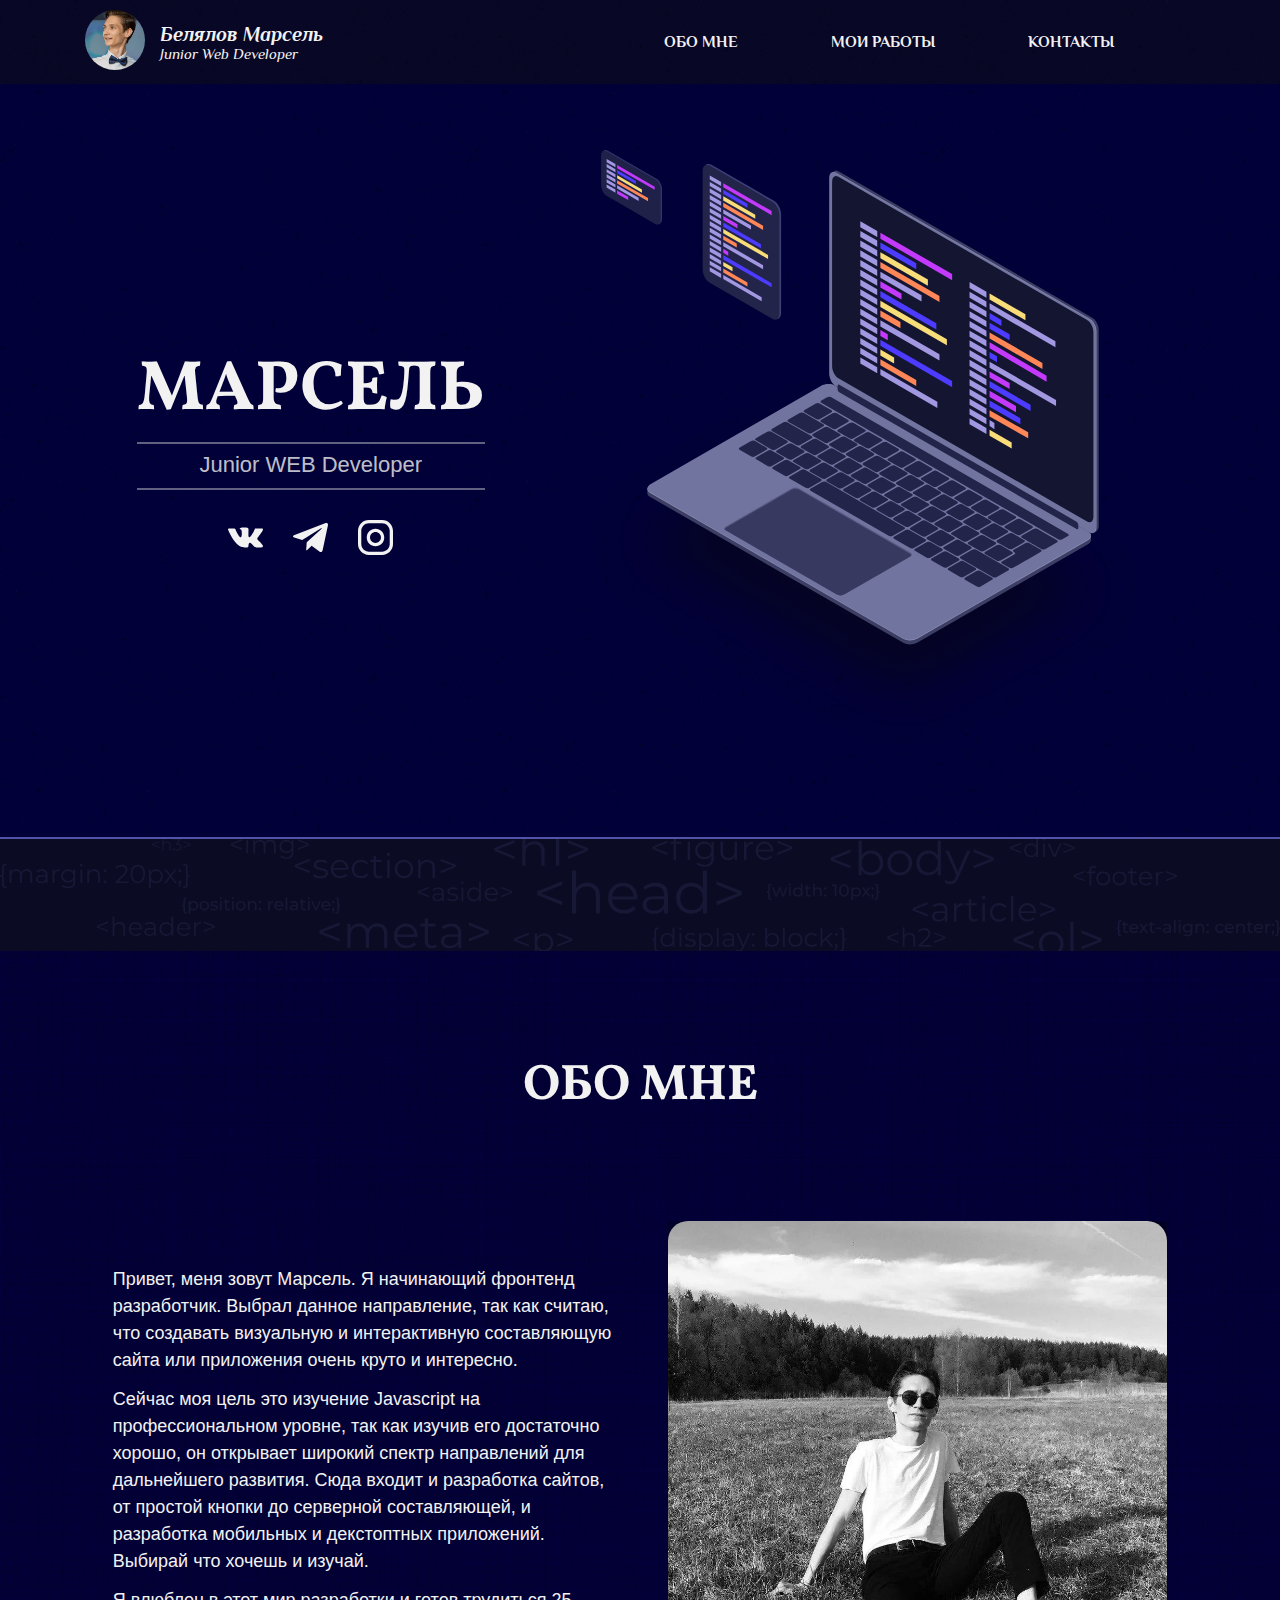
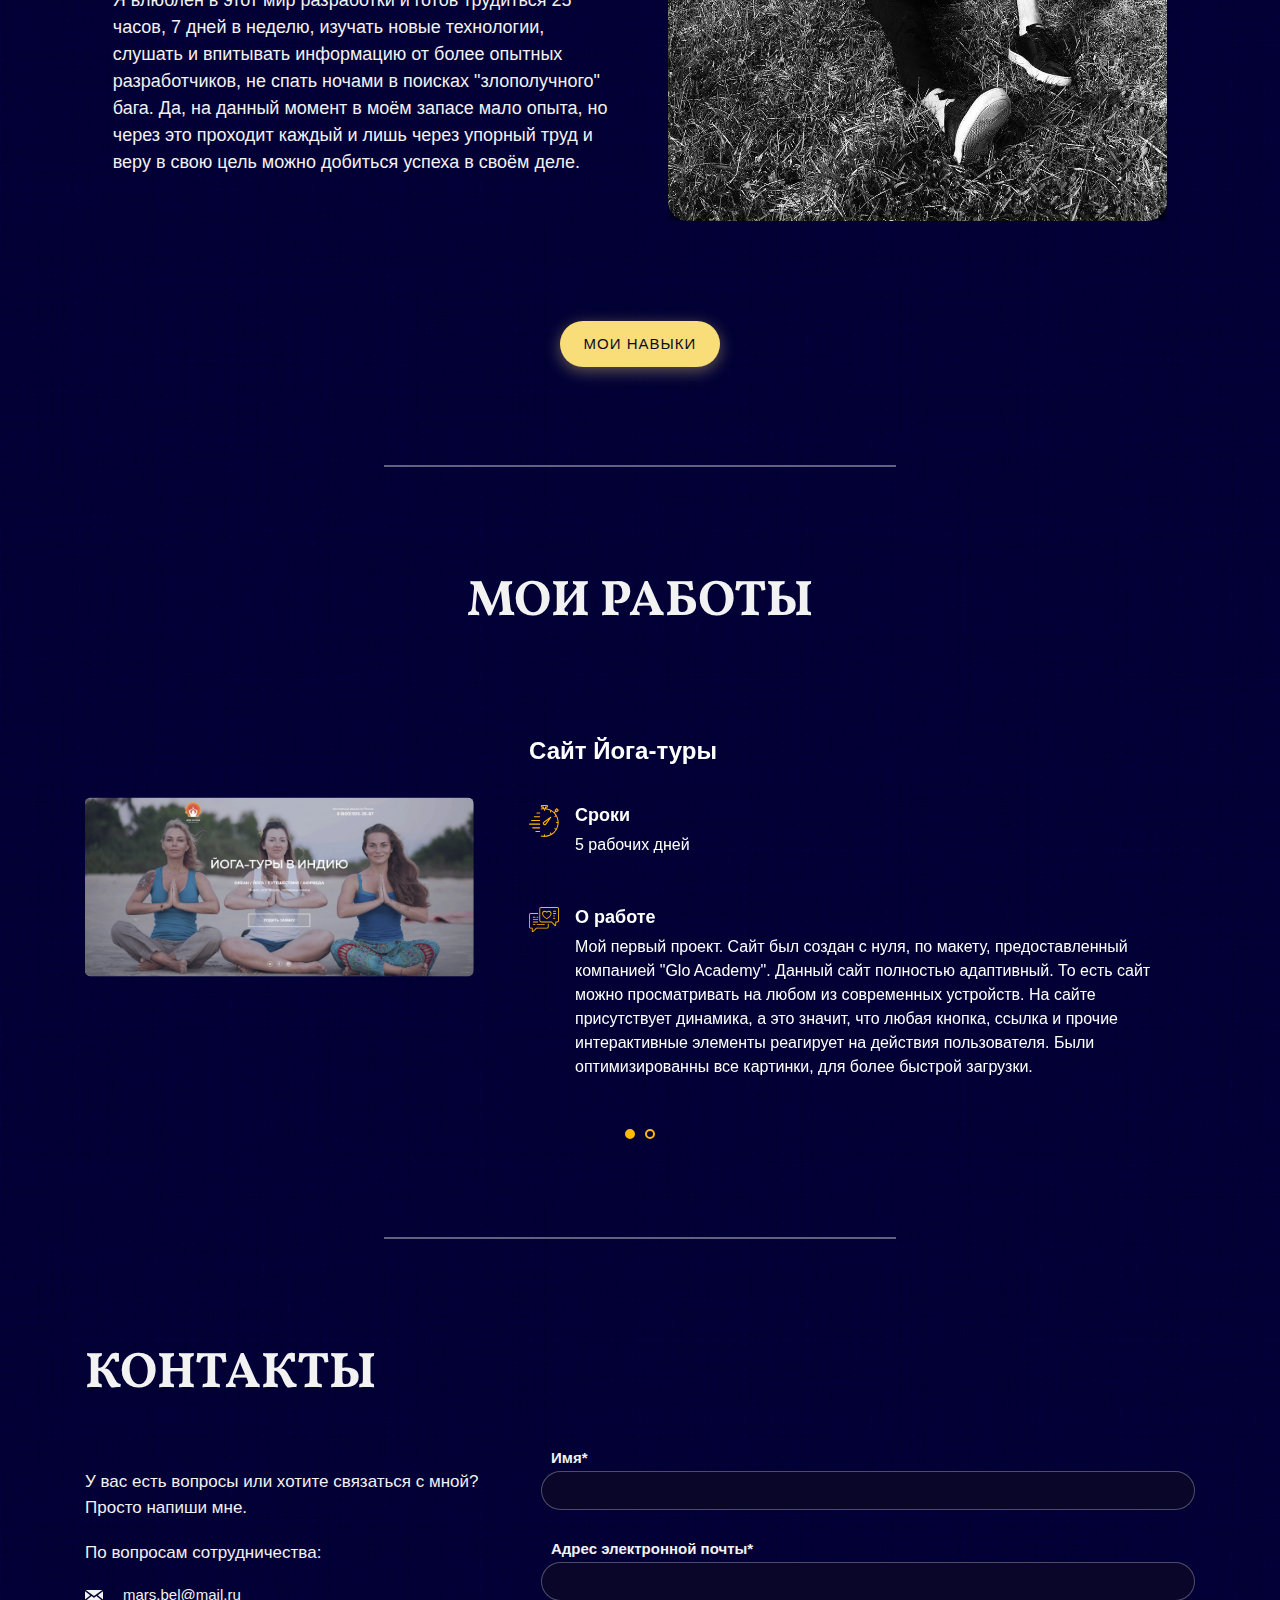
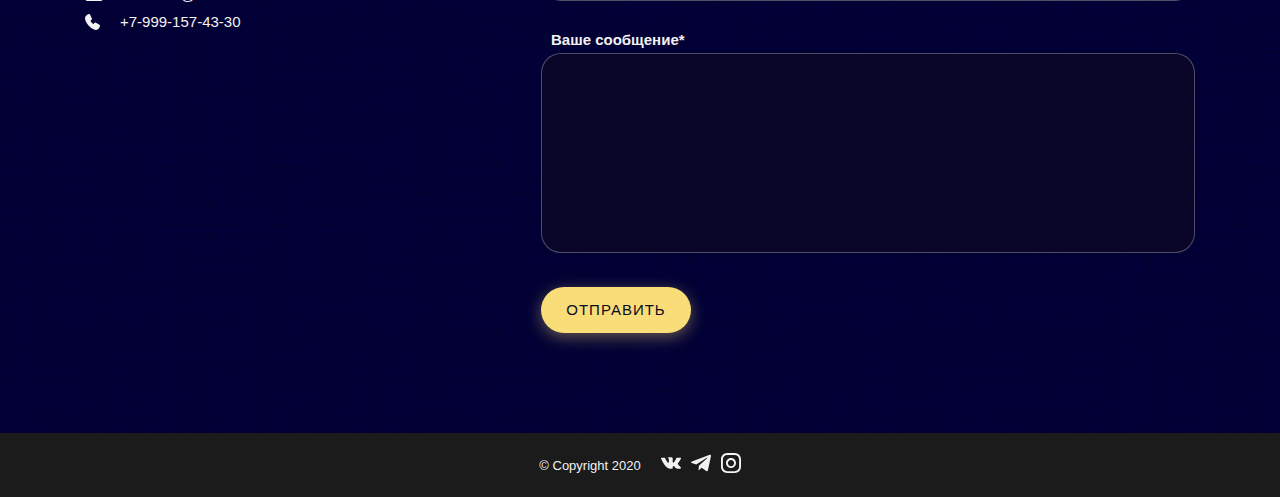
==== commit d99c0db0: "add todolist on main page" ====
--- a/index.html
+++ b/index.html
@@ -187,6 +187,47 @@
                         </div>
                     </div>
                     <!-- /.swiper-slide.slider__item -->
+
+                    <div class="works-slider__slide">
+                        <a class="works-slider__photo" href="https://netvoi.github.io/works/todolist" target="_blank">
+                            <picture>
+                                <source srcset="assets/img/works/todolist.webp" type="image/webp">
+                                <img class="works-slider__photo-img" src="assets/img/works/todolist.png" alt="todolist project">
+                            </picture>
+                            <div class="works-slider__photo-mask">
+                                <div class="works-slider__photo-item">
+                                    <img src="assets/img/works/html-alt.svg" alt="">
+                                </div>
+                                <div class="works-slider__photo-item">
+                                    <img src="assets/img/works/css-alt.svg" alt="">
+                                </div>
+                                <div class="works-slider__photo-item">
+                                    <img src="assets/img/works/js-alt.svg" alt="">
+                                </div>
+                            </div>
+                        </a>
+                        <div class="works-slider__content">
+                            <h3 class="works-slider__title">TODO list</h3>
+                            <div class="works-slider__description">
+                                <div class="works-slider__text">
+                                    <img src="assets/img/works/time-icon.svg" alt="time" class="works-slider__text-img">
+                                    <div class="works-slider__text-block">
+                                        <h4 class="works-slider__text-title">Сроки</h4>
+                                        <div class="works-slider__text-paragraph">1 рабочий день</div>
+                                    </div>
+                                </div>
+                                <div class="works-slider__text">
+                                    <img src="assets/img/works/feedback-icon.svg" alt="feedback" class="works-slider__text-img">
+                                    <div class="works-slider__text-block">
+                                        <h4 class="works-slider__text-title">О работе</h4>
+                                        <p class="works-slider__text-paragraph">
+                                            Мой личный проект. Сайт был создан для себя, чтобы иметь под рукой TODO list, который полностью меня удовлетворяет. Проект довольно таки простой. Небольшая html разметка с использованием css и bootstrap и логика написанная на чистом js.
+                                        </p>
+                                    </div>
+                                </div>
+                            </div>
+                        </div>
+                    </div>
                 </div>
                 <!-- If we need pagination -->
                 <div class="works-slider__pagination"></div>
--- a/assets/css/style.min.css
+++ b/assets/css/style.min.css
@@ -1 +1 @@
-*,:after,:before{box-sizing:border-box}html{font-size:10px}h1,h2,h3,h4,h5,h6,p{margin:0;padding:0}a{text-decoration:none}ul{padding:0;list-style:none}body,ul{margin:0}body{font-size:1.6rem;font-family:-apple-system,BlinkMacSystemFont,Segoe UI,Roboto,Helvetica,Arial,sans-serif;color:#f2f2f2;background:#04014d url(../img/bg.png)}:root{--swiper-theme-color:#007aff}.swiper-container{margin-left:auto;margin-right:auto;position:relative;overflow:hidden;list-style:none;padding:0;z-index:1}.swiper-container-vertical>.swiper-wrapper{flex-direction:column}.swiper-wrapper{position:relative;width:100%;height:100%;z-index:1;display:flex;transition-property:transform;box-sizing:content-box}.swiper-container-android .swiper-slide,.swiper-wrapper{transform:translateZ(0)}.swiper-container-multirow>.swiper-wrapper{flex-wrap:wrap}.swiper-container-multirow-column>.swiper-wrapper{flex-wrap:wrap;flex-direction:column}.swiper-container-free-mode>.swiper-wrapper{transition-timing-function:ease-out;margin:0 auto}.swiper-slide{flex-shrink:0;width:100%;height:100%;position:relative;transition-property:transform}.swiper-slide-invisible-blank{visibility:hidden}.swiper-container-autoheight,.swiper-container-autoheight .swiper-slide{height:auto}.swiper-container-autoheight .swiper-wrapper{align-items:flex-start;transition-property:transform,height}.swiper-container-3d{perspective:1200px}.swiper-container-3d .swiper-cube-shadow,.swiper-container-3d .swiper-slide,.swiper-container-3d .swiper-slide-shadow-bottom,.swiper-container-3d .swiper-slide-shadow-left,.swiper-container-3d .swiper-slide-shadow-right,.swiper-container-3d .swiper-slide-shadow-top,.swiper-container-3d .swiper-wrapper{transform-style:preserve-3d}.swiper-container-3d .swiper-slide-shadow-bottom,.swiper-container-3d .swiper-slide-shadow-left,.swiper-container-3d .swiper-slide-shadow-right,.swiper-container-3d .swiper-slide-shadow-top{position:absolute;left:0;top:0;width:100%;height:100%;pointer-events:none;z-index:10}.swiper-container-3d .swiper-slide-shadow-left{background-image:linear-gradient(270deg,rgba(0,0,0,.5),transparent)}.swiper-container-3d .swiper-slide-shadow-right{background-image:linear-gradient(90deg,rgba(0,0,0,.5),transparent)}.swiper-container-3d .swiper-slide-shadow-top{background-image:linear-gradient(0deg,rgba(0,0,0,.5),transparent)}.swiper-container-3d .swiper-slide-shadow-bottom{background-image:linear-gradient(180deg,rgba(0,0,0,.5),transparent)}.swiper-container-css-mode>.swiper-wrapper{overflow:auto;scrollbar-width:none;-ms-overflow-style:none}.swiper-container-css-mode>.swiper-wrapper::-webkit-scrollbar{display:none}.swiper-container-css-mode>.swiper-wrapper>.swiper-slide{scroll-snap-align:start start}.swiper-container-horizontal.swiper-container-css-mode>.swiper-wrapper{-ms-scroll-snap-type:x mandatory;scroll-snap-type:x mandatory}.swiper-container-vertical.swiper-container-css-mode>.swiper-wrapper{-ms-scroll-snap-type:y mandatory;scroll-snap-type:y mandatory}.container,.container-fluid,.container-lg,.container-md,.container-sm,.container-xl{width:100%;padding-right:15px;padding-left:15px;margin-right:auto;margin-left:auto}@media (min-width:576px){.container,.container-sm{max-width:540px}}@media (min-width:768px){.container,.container-md,.container-sm{max-width:720px}}@media (min-width:992px){.container,.container-lg,.container-md,.container-sm{max-width:960px}}@media (min-width:1200px){.container,.container-lg,.container-md,.container-sm,.container-xl{max-width:1140px}}.row{display:flex;flex-wrap:wrap;margin-right:-15px;margin-left:-15px}.no-gutters{margin-right:0;margin-left:0}.no-gutters>.col,.no-gutters>[class*=col-]{padding-right:0;padding-left:0}.col,.col-1,.col-2,.col-3,.col-4,.col-5,.col-6,.col-7,.col-8,.col-9,.col-10,.col-11,.col-12,.col-auto,.col-lg,.col-lg-1,.col-lg-2,.col-lg-3,.col-lg-4,.col-lg-5,.col-lg-6,.col-lg-7,.col-lg-8,.col-lg-9,.col-lg-10,.col-lg-11,.col-lg-12,.col-lg-auto,.col-md,.col-md-1,.col-md-2,.col-md-3,.col-md-4,.col-md-5,.col-md-6,.col-md-7,.col-md-8,.col-md-9,.col-md-10,.col-md-11,.col-md-12,.col-md-auto,.col-sm,.col-sm-1,.col-sm-2,.col-sm-3,.col-sm-4,.col-sm-5,.col-sm-6,.col-sm-7,.col-sm-8,.col-sm-9,.col-sm-10,.col-sm-11,.col-sm-12,.col-sm-auto,.col-xl,.col-xl-1,.col-xl-2,.col-xl-3,.col-xl-4,.col-xl-5,.col-xl-6,.col-xl-7,.col-xl-8,.col-xl-9,.col-xl-10,.col-xl-11,.col-xl-12,.col-xl-auto{position:relative;width:100%;padding-right:15px;padding-left:15px}.col{flex-basis:0;flex-grow:1;max-width:100%}.row-cols-1>*{flex:0 0 100%;max-width:100%}.row-cols-2>*{flex:0 0 50%;max-width:50%}.row-cols-3>*{flex:0 0 33.33333%;max-width:33.33333%}.row-cols-4>*{flex:0 0 25%;max-width:25%}.row-cols-5>*{flex:0 0 20%;max-width:20%}.row-cols-6>*{flex:0 0 16.66667%;max-width:16.66667%}.col-auto{flex:0 0 auto;width:auto;max-width:100%}.col-1{flex:0 0 8.33333%;max-width:8.33333%}.col-2{flex:0 0 16.66667%;max-width:16.66667%}.col-3{flex:0 0 25%;max-width:25%}.col-4{flex:0 0 33.33333%;max-width:33.33333%}.col-5{flex:0 0 41.66667%;max-width:41.66667%}.col-6{flex:0 0 50%;max-width:50%}.col-7{flex:0 0 58.33333%;max-width:58.33333%}.col-8{flex:0 0 66.66667%;max-width:66.66667%}.col-9{flex:0 0 75%;max-width:75%}.col-10{flex:0 0 83.33333%;max-width:83.33333%}.col-11{flex:0 0 91.66667%;max-width:91.66667%}.col-12{flex:0 0 100%;max-width:100%}.order-first{order:-1}.order-last{order:13}.order-0{order:0}.order-1{order:1}.order-2{order:2}.order-3{order:3}.order-4{order:4}.order-5{order:5}.order-6{order:6}.order-7{order:7}.order-8{order:8}.order-9{order:9}.order-10{order:10}.order-11{order:11}.order-12{order:12}.offset-1{margin-left:8.33333%}.offset-2{margin-left:16.66667%}.offset-3{margin-left:25%}.offset-4{margin-left:33.33333%}.offset-5{margin-left:41.66667%}.offset-6{margin-left:50%}.offset-7{margin-left:58.33333%}.offset-8{margin-left:66.66667%}.offset-9{margin-left:75%}.offset-10{margin-left:83.33333%}.offset-11{margin-left:91.66667%}@media (min-width:576px){.col-sm{flex-basis:0;flex-grow:1;max-width:100%}.row-cols-sm-1>*{flex:0 0 100%;max-width:100%}.row-cols-sm-2>*{flex:0 0 50%;max-width:50%}.row-cols-sm-3>*{flex:0 0 33.33333%;max-width:33.33333%}.row-cols-sm-4>*{flex:0 0 25%;max-width:25%}.row-cols-sm-5>*{flex:0 0 20%;max-width:20%}.row-cols-sm-6>*{flex:0 0 16.66667%;max-width:16.66667%}.col-sm-auto{flex:0 0 auto;width:auto;max-width:100%}.col-sm-1{flex:0 0 8.33333%;max-width:8.33333%}.col-sm-2{flex:0 0 16.66667%;max-width:16.66667%}.col-sm-3{flex:0 0 25%;max-width:25%}.col-sm-4{flex:0 0 33.33333%;max-width:33.33333%}.col-sm-5{flex:0 0 41.66667%;max-width:41.66667%}.col-sm-6{flex:0 0 50%;max-width:50%}.col-sm-7{flex:0 0 58.33333%;max-width:58.33333%}.col-sm-8{flex:0 0 66.66667%;max-width:66.66667%}.col-sm-9{flex:0 0 75%;max-width:75%}.col-sm-10{flex:0 0 83.33333%;max-width:83.33333%}.col-sm-11{flex:0 0 91.66667%;max-width:91.66667%}.col-sm-12{flex:0 0 100%;max-width:100%}.order-sm-first{order:-1}.order-sm-last{order:13}.order-sm-0{order:0}.order-sm-1{order:1}.order-sm-2{order:2}.order-sm-3{order:3}.order-sm-4{order:4}.order-sm-5{order:5}.order-sm-6{order:6}.order-sm-7{order:7}.order-sm-8{order:8}.order-sm-9{order:9}.order-sm-10{order:10}.order-sm-11{order:11}.order-sm-12{order:12}.offset-sm-0{margin-left:0}.offset-sm-1{margin-left:8.33333%}.offset-sm-2{margin-left:16.66667%}.offset-sm-3{margin-left:25%}.offset-sm-4{margin-left:33.33333%}.offset-sm-5{margin-left:41.66667%}.offset-sm-6{margin-left:50%}.offset-sm-7{margin-left:58.33333%}.offset-sm-8{margin-left:66.66667%}.offset-sm-9{margin-left:75%}.offset-sm-10{margin-left:83.33333%}.offset-sm-11{margin-left:91.66667%}}@media (min-width:768px){.col-md{flex-basis:0;flex-grow:1;max-width:100%}.row-cols-md-1>*{flex:0 0 100%;max-width:100%}.row-cols-md-2>*{flex:0 0 50%;max-width:50%}.row-cols-md-3>*{flex:0 0 33.33333%;max-width:33.33333%}.row-cols-md-4>*{flex:0 0 25%;max-width:25%}.row-cols-md-5>*{flex:0 0 20%;max-width:20%}.row-cols-md-6>*{flex:0 0 16.66667%;max-width:16.66667%}.col-md-auto{flex:0 0 auto;width:auto;max-width:100%}.col-md-1{flex:0 0 8.33333%;max-width:8.33333%}.col-md-2{flex:0 0 16.66667%;max-width:16.66667%}.col-md-3{flex:0 0 25%;max-width:25%}.col-md-4{flex:0 0 33.33333%;max-width:33.33333%}.col-md-5{flex:0 0 41.66667%;max-width:41.66667%}.col-md-6{flex:0 0 50%;max-width:50%}.col-md-7{flex:0 0 58.33333%;max-width:58.33333%}.col-md-8{flex:0 0 66.66667%;max-width:66.66667%}.col-md-9{flex:0 0 75%;max-width:75%}.col-md-10{flex:0 0 83.33333%;max-width:83.33333%}.col-md-11{flex:0 0 91.66667%;max-width:91.66667%}.col-md-12{flex:0 0 100%;max-width:100%}.order-md-first{order:-1}.order-md-last{order:13}.order-md-0{order:0}.order-md-1{order:1}.order-md-2{order:2}.order-md-3{order:3}.order-md-4{order:4}.order-md-5{order:5}.order-md-6{order:6}.order-md-7{order:7}.order-md-8{order:8}.order-md-9{order:9}.order-md-10{order:10}.order-md-11{order:11}.order-md-12{order:12}.offset-md-0{margin-left:0}.offset-md-1{margin-left:8.33333%}.offset-md-2{margin-left:16.66667%}.offset-md-3{margin-left:25%}.offset-md-4{margin-left:33.33333%}.offset-md-5{margin-left:41.66667%}.offset-md-6{margin-left:50%}.offset-md-7{margin-left:58.33333%}.offset-md-8{margin-left:66.66667%}.offset-md-9{margin-left:75%}.offset-md-10{margin-left:83.33333%}.offset-md-11{margin-left:91.66667%}}@media (min-width:992px){.col-lg{flex-basis:0;flex-grow:1;max-width:100%}.row-cols-lg-1>*{flex:0 0 100%;max-width:100%}.row-cols-lg-2>*{flex:0 0 50%;max-width:50%}.row-cols-lg-3>*{flex:0 0 33.33333%;max-width:33.33333%}.row-cols-lg-4>*{flex:0 0 25%;max-width:25%}.row-cols-lg-5>*{flex:0 0 20%;max-width:20%}.row-cols-lg-6>*{flex:0 0 16.66667%;max-width:16.66667%}.col-lg-auto{flex:0 0 auto;width:auto;max-width:100%}.col-lg-1{flex:0 0 8.33333%;max-width:8.33333%}.col-lg-2{flex:0 0 16.66667%;max-width:16.66667%}.col-lg-3{flex:0 0 25%;max-width:25%}.col-lg-4{flex:0 0 33.33333%;max-width:33.33333%}.col-lg-5{flex:0 0 41.66667%;max-width:41.66667%}.col-lg-6{flex:0 0 50%;max-width:50%}.col-lg-7{flex:0 0 58.33333%;max-width:58.33333%}.col-lg-8{flex:0 0 66.66667%;max-width:66.66667%}.col-lg-9{flex:0 0 75%;max-width:75%}.col-lg-10{flex:0 0 83.33333%;max-width:83.33333%}.col-lg-11{flex:0 0 91.66667%;max-width:91.66667%}.col-lg-12{flex:0 0 100%;max-width:100%}.order-lg-first{order:-1}.order-lg-last{order:13}.order-lg-0{order:0}.order-lg-1{order:1}.order-lg-2{order:2}.order-lg-3{order:3}.order-lg-4{order:4}.order-lg-5{order:5}.order-lg-6{order:6}.order-lg-7{order:7}.order-lg-8{order:8}.order-lg-9{order:9}.order-lg-10{order:10}.order-lg-11{order:11}.order-lg-12{order:12}.offset-lg-0{margin-left:0}.offset-lg-1{margin-left:8.33333%}.offset-lg-2{margin-left:16.66667%}.offset-lg-3{margin-left:25%}.offset-lg-4{margin-left:33.33333%}.offset-lg-5{margin-left:41.66667%}.offset-lg-6{margin-left:50%}.offset-lg-7{margin-left:58.33333%}.offset-lg-8{margin-left:66.66667%}.offset-lg-9{margin-left:75%}.offset-lg-10{margin-left:83.33333%}.offset-lg-11{margin-left:91.66667%}}@media (min-width:1200px){.col-xl{flex-basis:0;flex-grow:1;max-width:100%}.row-cols-xl-1>*{flex:0 0 100%;max-width:100%}.row-cols-xl-2>*{flex:0 0 50%;max-width:50%}.row-cols-xl-3>*{flex:0 0 33.33333%;max-width:33.33333%}.row-cols-xl-4>*{flex:0 0 25%;max-width:25%}.row-cols-xl-5>*{flex:0 0 20%;max-width:20%}.row-cols-xl-6>*{flex:0 0 16.66667%;max-width:16.66667%}.col-xl-auto{flex:0 0 auto;width:auto;max-width:100%}.col-xl-1{flex:0 0 8.33333%;max-width:8.33333%}.col-xl-2{flex:0 0 16.66667%;max-width:16.66667%}.col-xl-3{flex:0 0 25%;max-width:25%}.col-xl-4{flex:0 0 33.33333%;max-width:33.33333%}.col-xl-5{flex:0 0 41.66667%;max-width:41.66667%}.col-xl-6{flex:0 0 50%;max-width:50%}.col-xl-7{flex:0 0 58.33333%;max-width:58.33333%}.col-xl-8{flex:0 0 66.66667%;max-width:66.66667%}.col-xl-9{flex:0 0 75%;max-width:75%}.col-xl-10{flex:0 0 83.33333%;max-width:83.33333%}.col-xl-11{flex:0 0 91.66667%;max-width:91.66667%}.col-xl-12{flex:0 0 100%;max-width:100%}.order-xl-first{order:-1}.order-xl-last{order:13}.order-xl-0{order:0}.order-xl-1{order:1}.order-xl-2{order:2}.order-xl-3{order:3}.order-xl-4{order:4}.order-xl-5{order:5}.order-xl-6{order:6}.order-xl-7{order:7}.order-xl-8{order:8}.order-xl-9{order:9}.order-xl-10{order:10}.order-xl-11{order:11}.order-xl-12{order:12}.offset-xl-0{margin-left:0}.offset-xl-1{margin-left:8.33333%}.offset-xl-2{margin-left:16.66667%}.offset-xl-3{margin-left:25%}.offset-xl-4{margin-left:33.33333%}.offset-xl-5{margin-left:41.66667%}.offset-xl-6{margin-left:50%}.offset-xl-7{margin-left:58.33333%}.offset-xl-8{margin-left:66.66667%}.offset-xl-9{margin-left:75%}.offset-xl-10{margin-left:83.33333%}.offset-xl-11{margin-left:91.66667%}}.header{padding:1rem 0;width:100%;position:fixed;z-index:1000;font-family:Philosopher,sans-serif;font-weight:400;background:#080726 url(../img/bg-header.png)}.header__inner{display:flex;justify-content:space-between;align-items:center;color:#f2f2f2}.nav.show{display:block;margin-left:50%;width:40%;height:100vh;background-color:rgba(0,0,0,.5);position:absolute;top:100%;right:0;text-align:right;transform:translateX(100%);transition:transform .7s linear}@media (max-width:767.98px){.nav{display:none}}.nav__link{position:relative;margin-right:7.3rem;padding:.8rem;font-size:1.6rem;font-family:Philosopher,sans-serif;font-weight:700;color:#f2f2f2;text-transform:uppercase;transition:color .2s linear}.nav__link:hover{color:#f9dd79}.nav__link:after,.nav__link:before{content:"";position:absolute;left:0;width:100%;height:2px;background-color:#f9dd79;opacity:0;transition:opacity .3s,transform .3s}.nav__link:before{top:0;transform:translateY(-1rem)}.nav__link:after{bottom:0;transform:translateY(1rem)}.nav__link:hover:after,.nav__link:hover:before{opacity:1;transform:translateY(0)}@media (max-width:1199.98px){.nav__link{margin-right:4.5rem}}@media (max-width:991.98px){.nav__link{font-size:1.3rem;margin-right:2.5rem}}@media (max-width:767.98px){.nav__link{display:block;margin-right:0;padding:2rem .8rem;font-size:1.8rem}}@media (max-width:575.98px){.nav__link{font-size:1.6rem}}.user{display:flex;align-items:center}.user__photo img{border-radius:50%}@media (max-width:575.98px){.user__photo img{width:40px;height:40px}}.user__content{padding-left:1.5rem;font-style:italic}.user__name{font-size:2rem;font-weight:700}.user__name a{color:#f2f2f2}@media (max-width:991.98px){.user__name{font-size:1.8rem}}.user__position{font-size:1.5rem;font-weight:300;color:fade(#d6d6d6,70%)}@media (max-width:991.98px){.user__position{font-size:1.3rem}}.hamburger{display:none;width:4rem;cursor:pointer;background:none;border:none;outline:none;margin:0;padding:0}@media (max-width:767.98px){.hamburger{display:block}}.hamburger__icon,.hamburger__icon:after,.hamburger__icon:before{display:block;width:100%;height:.5rem;background-color:#f2f2f2;border-radius:1rem;transition:all .7s ease-in-out}.hamburger__icon:after,.hamburger__icon:before{content:""}.hamburger__icon:before{transform:translateY(-10px)}.hamburger__icon:after{transform:translateY(6px)}.hamburger__icon.open{transform:rotate(180deg)}.hamburger__icon.open:after,.hamburger__icon.open:before{width:60%}.hamburger__icon.open:before{transform:translate(20px,-8px) rotate(45deg)}.hamburger__icon.open:after{transform:translate(20px,2px) rotate(-45deg)}.intro{position:relative;padding:15rem 0 20rem;background:#020038 url(../img/intro/bg-intro.png)}.intro:after{content:"";height:12%;width:100%;position:absolute;bottom:0;background-color:#0b0c23;background-image:url(../img/intro/bg-tags.svg);background-position:50%;background-repeat:no-repeat;background-size:cover;border-top:2px solid #5053a8}.intro__inner{position:relative;display:flex;justify-content:space-around;align-items:center}@media (max-width:767.98px){.intro__inner{display:block;width:80%;margin:0 auto}}.intro__content{text-align:center}.intro__picture{width:50%}.intro__image{width:100%;height:auto}@media (max-width:767.98px){.intro__image{display:none}}.into__subtitle{position:relative;padding:1rem 0;font-size:2.2rem;font-weight:300;line-height:3rem;color:hsla(0,0%,95%,.8)}.into__subtitle:after,.into__subtitle:before{content:"";position:absolute;left:0;background-color:hsla(0,0%,95%,.4);width:100%;height:2px}.into__subtitle:before{top:.2rem}.into__subtitle:after{bottom:0}@media (max-width:991.98px){.into__subtitle{font-size:2rem}}@media (max-width:767.98px){.into__subtitle{font-size:1.8rem}}.intro__title{font-size:7rem;font-family:Vollkorn,Montserrat,sans-serif;color:#f2f2f2;text-transform:uppercase}@media (max-width:991.98px){.intro__title{font-size:6rem}}@media (max-width:767.98px){.intro__title{font-size:5rem}}@media (max-width:575.98px){.intro__title{font-size:4.5rem}}.social{margin-top:3rem;display:flex;justify-content:center}.social__link{margin:0 1.5rem;transition:transform .2s linear}.social__link:hover{transform:scale(1.2)}.social__icon{width:35px;height:35px}@media (max-width:767.98px){.social__icon{width:20px;height:20px}}.about{position:relative}.about__header{text-align:center;margin-bottom:10rem}@media (max-width:991.98px){.about__header{margin-bottom:8rem}}@media (max-width:767.98px){.about__header{margin-bottom:5rem}}@media (max-width:575.98px){.about__header{margin-bottom:3rem}}.about__inner{margin-bottom:10rem;display:flex;justify-content:space-around;align-items:center}@media (max-width:991.98px){.about__inner{align-items:flex-start}}@media (max-width:767.98px){.about__inner{margin-bottom:5rem;display:block}}.about__content{flex-basis:45%}@media (max-width:991.98px){.about__content{flex-basis:50%}}@media (max-width:767.98px){.about__content{width:100%;margin-bottom:2rem}}.about__text{font-size:1.8rem;line-height:1.5;color:#f2f2f2}.about__text+.about__text{margin-top:1.2rem}@media (max-width:991.98px){.about__text{font-size:1.7rem}}@media (max-width:767.98px){.about__text{font-size:1.6rem}}.about__photo{position:relative;overflow:hidden;flex-basis:45%;height:60rem}@media (max-width:991.98px){.about__photo{height:50rem}}@media (max-width:767.98px){.about__photo{width:80%;height:60rem;margin:0 auto}}@media (max-width:575.98px){.about__photo{height:50rem}}.about__photo-user{position:absolute;top:0;left:0;width:100%;height:100%;object-fit:cover;border-radius:2rem;box-shadow:2px 2px 20px 0 #000}.btn{display:inline-block;vertical-align:baseline;margin:0;padding:8px 24px;min-width:15rem;color:#0b0c23;font-size:1.5rem;font-family:inherit;line-height:2;letter-spacing:1px;cursor:pointer;text-transform:uppercase;text-decoration:none;text-align:center;border:none;background-color:#f9dd79;box-shadow:0 4px 16px hsla(47,91%,73%,.4);border-radius:24px;transition:background-color .1s,box-shadow .1s}.btn:focus,.btn:hover{background-color:#f9e7a8;box-shadow:0 4px 32px hsla(47,91%,73%,.6);outline:none}.btn:active{background-color:#b69e4b;box-shadow:none}@media (max-width:991.98px){.btn{min-width:8rem;padding:6px 20px}}@media (max-width:767.98px){.btn{font-size:1.3rem;padding:5px 17px}}.works{position:relative}.works__header{margin-bottom:10rem}@media (max-width:991.98px){.works__header{margin-bottom:8rem}}@media (max-width:767.98px){.works__header{margin-bottom:5rem}}@media (max-width:575.98px){.works__header{margin-bottom:3rem}}.works-slider__container{overflow:hidden;width:100%}.works-slider__wrapper{display:flex;width:100%;height:100%}.works-slider__slide{flex-shrink:0;display:flex;justify-content:space-between;align-items:flex-start}@media (max-width:767.98px){.works-slider__slide{display:block}}.works-slider__photo{flex-basis:35%;position:relative;height:300px;overflow:hidden;cursor:pointer}@media (max-width:767.98px){.works-slider__photo{display:block;margin-bottom:4.6rem}}.works-slider__photo:hover .works-slider__photo-mask{transform:translateY(0)}.works-slider__photo-img{border-radius:6px;width:100%;height:100%;position:absolute;top:50%;left:50%;transform:translate(-50%,-50%);object-fit:cover}.works-slider__photo-mask{display:flex;flex-wrap:wrap;justify-content:center;align-items:center;position:absolute;top:0;right:0;bottom:0;left:0;background-color:rgba(0,0,0,.7);color:#fff;font-size:1.6rem;transform:translateY(100%);transition:all .5s linear;height:100%}@media (max-width:767.98px){.works-slider__photo-mask{display:none}}.works-slider__photo-item{margin-right:1rem;margin-left:1rem}.works-slider__photo-item img{display:block;width:50px;height:50px}.works-slider__content{flex-basis:60%;color:#fff}.works-slider__title{margin-bottom:4rem;font-size:2.4rem;font-weight:700;line-height:2.8rem}@media (max-width:575.98px){.works-slider__title{font-size:1.8rem;line-height:150%}}.works-slider__description{margin-bottom:3rem;display:flex;flex-wrap:wrap}@media (max-width:767.98px){.works-slider__description{margin-bottom:2rem}}@media (max-width:575.98px){.works-slider__description{margin-bottom:1rem;flex-direction:column}}.works-slider__text{margin-bottom:3rem;display:flex;align-items:flex-start;flex-basis:50%}.works-slider__text:last-child{flex-basis:100%;margin-bottom:0}@media (max-width:575.98px){.works-slider__text:last-child{margin-bottom:2.7rem}}@media (max-width:575.98px){.works-slider__text{margin-bottom:3.3rem;flex-basis:100%}}.works-slider__text-img{margin-right:1.6rem}.works-slider__text-title{margin-bottom:.7rem;font-size:1.8rem;font-weight:700;line-height:2.1rem}.works-slider__text-paragraph{margin-bottom:2rem;font-size:1.6rem;font-weight:400;line-height:150%}@media (max-width:575.98px){.works-slider__text-paragraph{font-size:1.4rem}}.works-slider__link{display:inline-block;font-size:1.6rem;font-weight:400;color:inherit}.works-slider__link:after{content:"";display:block;width:0;height:2px;background-color:#f2f2f2;transition:width .2s linear,color .2s linear,background-color .2s linear}.works-slider__link:hover{color:#f9dd79}.works-slider__link:hover:after{width:100%;background-color:#f9dd79}.works-slider__pagination{display:flex;align-items:center;justify-content:center}.works-slider__bullet{margin:0 .5rem;display:inline-block;width:10px;height:10px;border:2px solid #ffbb01;border-radius:50%;cursor:pointer}.works-slider__bullet--active{background:#ffbb01}.works-slider__bullet:focus{outline:none}.blog{display:none;padding:3rem 0;position:relative;width:100%}@media (max-width:991.98px){.blog{border-width:40px}}@media (max-width:767.98px){.blog{padding:2rem 0;border-width:30px}}@media (max-width:575.98px){.blog{padding:1rem 0;border-width:20px}}.blog__photo{margin:0 auto;display:block;width:100%;height:auto}.blog__content{color:#020038;padding:4rem;background-color:#fff;border-radius:50px}@media (max-width:767.98px){.blog__content{padding:3rem}}@media (max-width:575.98px){.blog__content{padding:2rem}}.blog__title{margin-bottom:3rem;color:#000!important}@media (max-width:767.98px){.blog__title{margin-bottom:2rem}}@media (max-width:575.98px){.blog__title{margin-bottom:1rem}}.blog__arrow{position:absolute;top:35%;transition:transform .3s linear}.blog__arrow img{width:35px;height:35px}@media (max-width:767.98px){.blog__arrow img{width:20px;height:20px}}@media (max-width:575.98px){.blog__arrow img{width:15px;height:15px}}.blog__arrow-left{left:17%}.blog__arrow-right{right:18%}.blog__arrow:hover{transform:scale(1.3)}.blog__btn{color:#f2f2f2;background-color:#070a1b;box-shadow:0 4px 16px rgba(5,8,16,.4)}.blog__btn:focus,.blog__btn:hover{background-color:#24232c;box-shadow:0 4px 32px rgba(58,45,78,.6)}.blog__btn:active{background-color:#b69e4b}.articles{margin-bottom:3rem;width:100%;height:80%;overflow:auto}@media (max-width:767.98px){.articles{margin-bottom:2rem}}@media (max-width:575.98px){.articles{margin-bottom:1rem}}.articles::-webkit-scrollbar{width:15px;background-color:#f2f2f2}.articles::-webkit-scrollbar-thumb{background-color:#f9dd79;border-radius:9em;box-shadow:0 4px 16px hsla(47,91%,73%,.4)}.articles::-webkit-scrollbar-thumb:focus,.articles::-webkit-scrollbar-thumb:hover{background-color:#f9e7a8;box-shadow:0 4px 32px hsla(47,91%,73%,.6)}.articles::-webkit-scrollbar-button:vertical:start:decrement{background:linear-gradient(120deg,#020038 40%,transparent 41%),linear-gradient(240deg,#020038 40%,transparent 41%),linear-gradient(0deg,#020038 30%,transparent 31%);background-color:#f6f8f4}.articles::-webkit-scrollbar-button:vertical:end:increment{background:linear-gradient(300deg,#020038 40%,transparent 41%),linear-gradient(60deg,#020038 40%,transparent 41%),linear-gradient(180deg,#020038 30%,transparent 31%);background-color:#f6f8f4}.articles__item{overflow:hidden;display:none;border:2px solid #ddd;border-radius:2rem;font-family:Montserrat,sans-serif;transition:transform .2s linear;padding:.7rem}.articles__item.active{display:block}.articles__title{margin-bottom:1rem;font-size:2rem;font-weight:500;color:#000;text-transform:uppercase;text-align:center}@media (max-width:991.98px){.articles__title{font-size:1.9rem}}@media (max-width:767.98px){.articles__title{font-size:1.8rem;margin-bottom:.7rem}}@media (max-width:575.98px){.articles__title{font-size:1.7rem;margin-bottom:.5rem}}.articles__text{margin-bottom:1rem;font-size:1.8rem;line-height:1.5;color:rgba(0,0,0,.8)}@media (max-width:767.98px){.articles__text{font-size:1.7rem}}@media (max-width:575.98px){.articles__text{font-size:1.6rem}}.articles__datetime{font-size:1.4rem;line-height:1.5;color:rgba(0,0,0,.5);margin:auto 0}.contact__header{margin-bottom:4rem}@media (max-width:767.98px){.contact__header{margin-bottom:3rem}}@media (max-width:575.98px){.contact__header{margin-bottom:2rem}}.contact__inner{display:flex;justify-content:space-between}@media (max-width:575.98px){.contact__inner{display:block}}.contact__content{position:relative;width:40%;padding-top:2rem;margin-right:2rem}@media (max-width:575.98px){.contact__content{width:100%;margin-bottom:3rem}}.contact__text{margin-bottom:2rem;font-size:1.7rem;line-height:1.5;color:#f2f2f2}@media (max-width:991.98px){.contact__text{font-size:1.5rem}}@media (max-width:767.98px){.contact__text{font-size:1.3rem}}.contact__info{font-size:1.5rem;font-weight:300}.contact__info-item{display:flex;align-items:center}.contact__info-item a{color:#f2f2f2}.contact__info-item a:after{content:"";display:block;width:0;height:2px;background-color:#f2f2f2;transition:width .2s linear,color .2s linear,background-color .2s linear}.contact__info-item a:hover{color:#f9dd79}.contact__info-item a:hover:after{width:100%;background-color:#f9dd79}.contact__info-item+.contact__info-item{margin-top:.8rem}.contact__info-icon{padding-right:2rem}@media (max-width:991.98px){.contact__info{font-size:1.4rem}}@media (max-width:767.98px){.contact__info{font-size:1.2rem}}.form{width:60%}@media (max-width:575.98px){.form{width:100%}}.form__input,.form__textarea{margin-bottom:3rem;font-size:1.5rem;font-family:inherit;color:#f2f2f2;width:100%;border:1px solid hsla(0,0%,95%,.3);border-radius:2rem;padding:1rem 2rem;background-color:#09062a}.form__input:focus,.form__textarea:focus{outline:none;border:1px solid #33bbc6}@media (max-width:991.98px){.form__input,.form__textarea{font-size:1.4rem}}.form__textarea{resize:none;height:20rem}.form__label{display:inline-block;padding-bottom:.5rem;font-size:1.5rem;font-weight:700;margin-left:1rem}@media (max-width:991.98px){.form__label{font-size:1.4rem}}@media (max-width:767.98px){.form__label{font-size:1.2rem}}.footer{margin-top:auto;padding:2rem 0;background-color:#1b1b1c}.footer__inner{display:flex;justify-content:center;align-items:center}.footer__credits{padding-right:1rem;font-size:1.3rem;font-weight:300;color:#f2f2f2;border-right:1px solid fade(#f2f2f2,30%)}.footer__social{display:flex}.footer__link{margin-left:1rem;transition:transform .2s linear}.footer__link:hover{transform:scale(1.2)}.footer__icon{width:20px;height:20px}.modal{display:none;align-items:center;width:100%;height:100%;padding:1rem;overflow:auto;position:fixed;top:0;left:0;z-index:100;background:rgba(0,0,0,.9)}.modal.show{display:flex}.modal__wrapper{position:relative;width:100%;max-width:1100px;margin:auto;padding:3rem 5rem;background:#fff url(../img/modal/modal-bg.png);transform:scale(0);transition:transform .2s linear;border-radius:2rem}@media (max-width:991.98px){.modal__wrapper{padding:3rem 4rem}}@media (max-width:767.98px){.modal__wrapper{padding:3rem}}.modal__close{position:absolute;top:0;right:0;width:25px;height:25px;margin:2rem 2rem 0 0;transition:transform .2s linear}.modal__close:hover{transform:rotate(90deg) scale(1.1)}@media (max-width:767.98px){.modal__close{margin:1rem 1rem 0 0}}.modal__title{font-size:5rem;font-family:Vollkorn,Montserrat,sans-serif;color:#000;text-transform:uppercase;margin-bottom:4rem}@media (max-width:991.98px){.modal__title{font-size:4rem}}@media (max-width:767.98px){.modal__title{font-size:3rem;margin-bottom:3rem}}@media (max-width:575.98px){.modal__title{margin-bottom:2rem}}.modal__inner{display:flex}@media (max-width:575.98px){.modal__inner{display:block}}.resume{width:60%}@media (max-width:575.98px){.resume{width:100%}}.resume__inner{color:#000;padding-right:5rem}@media (max-width:575.98px){.resume__inner{padding-right:0}}.resume__title{font-size:1.5rem;font-family:Vollkorn,Montserrat,sans-serif;text-transform:uppercase;margin-bottom:2rem}@media (max-width:991.98px){.resume__title{font-size:1.3rem}}@media (max-width:767.98px){.resume__title{font-size:1.1rem}}@media (max-width:575.98px){.resume__title{display:none}}.resume__list{font-family:Montserrat,sans-serif}.resume__list-item{font-size:1.5rem;list-style:square outside}.resume__list-item+.resume__list-item{margin-top:1.5rem}@media (max-width:991.98px){.resume__list-item{font-size:1.3rem}}@media (max-width:767.98px){.resume__list-item{font-size:1.1rem}}@media (max-width:575.98px){.resume__list-item{font-size:1.5rem}}.skills{width:40%;color:#000}@media (max-width:575.98px){.skills{display:none}}.skills__block{margin-bottom:4rem}.skills__main-title{font-size:1.5rem;font-family:Vollkorn,Montserrat,sans-serif;text-transform:uppercase;margin-bottom:2rem}@media (max-width:991.98px){.skills__main-title{font-size:1.3rem}}@media (max-width:767.98px){.skills__main-title{font-size:1.1rem}}.skills__main-title-preprocessor{margin-bottom:0}.skills__item{display:flex;align-items:center}.skills__item+.skills__item{margin-top:1rem}.skills__img{min-width:5rem}.skills__img-gulp{height:5rem}.skills__load-bar{position:relative;margin-left:2rem;width:20rem;height:1.5rem;background-color:#000;border-radius:1rem}.skills__load-bar span{position:absolute;left:45%;font-size:1rem;color:#f2f2f2}.skills__load-bar-progress{background-color:#ffc107;height:100%;border-radius:.5rem;transition:width .2s linear}@media (max-width:767.98px){.skills__load-bar{margin-left:1rem}}.skills__item-icon{width:50px;height:auto}@media (max-width:767.98px){.skills__item-icon{width:45px}}@media (max-width:575.98px){.skills__item-icon{width:40px}}.img{display:block;max-width:100%;height:auto}.section{padding:10rem 0}@media (max-width:1199.98px){.section{padding:8.75rem 0}}@media (max-width:991.98px){.section{padding:7.5rem 0}}@media (max-width:767.98px){.section{padding:6.25rem 0}}@media (max-width:575.98px){.section{padding:5rem 0}}.title{font-size:5rem;font-family:Vollkorn,Montserrat,sans-serif;color:#f2f2f2;text-transform:uppercase}@media (max-width:991.98px){.title{font-size:4rem}}@media (max-width:767.98px){.title{font-size:3rem}}.text-center{text-align:center}.text-right{text-align:right}.no-scroll{overflow:hidden}.hidden{display:none}.after-line:after{position:absolute;bottom:0;left:30%;content:"";width:40%;height:.2rem;background:hsla(0,0%,95%,.4)}+*,:after,:before{box-sizing:border-box}html{font-size:10px}h1,h2,h3,h4,h5,h6,p{margin:0;padding:0}a{text-decoration:none}ul{padding:0;list-style:none}body,ul{margin:0}body{font-size:1.6rem;font-family:-apple-system,BlinkMacSystemFont,Segoe UI,Roboto,Helvetica,Arial,sans-serif;color:#f2f2f2;background:#04014d url(../img/bg.png)}:root{--swiper-theme-color:#007aff}.swiper-container{margin-left:auto;margin-right:auto;position:relative;overflow:hidden;list-style:none;padding:0;z-index:1}.swiper-container-vertical>.swiper-wrapper{flex-direction:column}.swiper-wrapper{position:relative;width:100%;height:100%;z-index:1;display:flex;transition-property:transform;box-sizing:content-box}.swiper-container-android .swiper-slide,.swiper-wrapper{transform:translateZ(0)}.swiper-container-multirow>.swiper-wrapper{flex-wrap:wrap}.swiper-container-multirow-column>.swiper-wrapper{flex-wrap:wrap;flex-direction:column}.swiper-container-free-mode>.swiper-wrapper{transition-timing-function:ease-out;margin:0 auto}.swiper-slide{flex-shrink:0;width:100%;height:100%;position:relative;transition-property:transform}.swiper-slide-invisible-blank{visibility:hidden}.swiper-container-autoheight,.swiper-container-autoheight .swiper-slide{height:auto}.swiper-container-autoheight .swiper-wrapper{align-items:flex-start;transition-property:transform,height}.swiper-container-3d{perspective:1200px}.swiper-container-3d .swiper-cube-shadow,.swiper-container-3d .swiper-slide,.swiper-container-3d .swiper-slide-shadow-bottom,.swiper-container-3d .swiper-slide-shadow-left,.swiper-container-3d .swiper-slide-shadow-right,.swiper-container-3d .swiper-slide-shadow-top,.swiper-container-3d .swiper-wrapper{transform-style:preserve-3d}.swiper-container-3d .swiper-slide-shadow-bottom,.swiper-container-3d .swiper-slide-shadow-left,.swiper-container-3d .swiper-slide-shadow-right,.swiper-container-3d .swiper-slide-shadow-top{position:absolute;left:0;top:0;width:100%;height:100%;pointer-events:none;z-index:10}.swiper-container-3d .swiper-slide-shadow-left{background-image:linear-gradient(270deg,rgba(0,0,0,.5),transparent)}.swiper-container-3d .swiper-slide-shadow-right{background-image:linear-gradient(90deg,rgba(0,0,0,.5),transparent)}.swiper-container-3d .swiper-slide-shadow-top{background-image:linear-gradient(0deg,rgba(0,0,0,.5),transparent)}.swiper-container-3d .swiper-slide-shadow-bottom{background-image:linear-gradient(180deg,rgba(0,0,0,.5),transparent)}.swiper-container-css-mode>.swiper-wrapper{overflow:auto;scrollbar-width:none;-ms-overflow-style:none}.swiper-container-css-mode>.swiper-wrapper::-webkit-scrollbar{display:none}.swiper-container-css-mode>.swiper-wrapper>.swiper-slide{scroll-snap-align:start start}.swiper-container-horizontal.swiper-container-css-mode>.swiper-wrapper{-ms-scroll-snap-type:x mandatory;scroll-snap-type:x mandatory}.swiper-container-vertical.swiper-container-css-mode>.swiper-wrapper{-ms-scroll-snap-type:y mandatory;scroll-snap-type:y mandatory}.container,.container-fluid,.container-lg,.container-md,.container-sm,.container-xl{width:100%;padding-right:15px;padding-left:15px;margin-right:auto;margin-left:auto}@media (min-width:576px){.container,.container-sm{max-width:540px}}@media (min-width:768px){.container,.container-md,.container-sm{max-width:720px}}@media (min-width:992px){.container,.container-lg,.container-md,.container-sm{max-width:960px}}@media (min-width:1200px){.container,.container-lg,.container-md,.container-sm,.container-xl{max-width:1140px}}.row{display:flex;flex-wrap:wrap;margin-right:-15px;margin-left:-15px}.no-gutters{margin-right:0;margin-left:0}.no-gutters>.col,.no-gutters>[class*=col-]{padding-right:0;padding-left:0}.col,.col-1,.col-2,.col-3,.col-4,.col-5,.col-6,.col-7,.col-8,.col-9,.col-10,.col-11,.col-12,.col-auto,.col-lg,.col-lg-1,.col-lg-2,.col-lg-3,.col-lg-4,.col-lg-5,.col-lg-6,.col-lg-7,.col-lg-8,.col-lg-9,.col-lg-10,.col-lg-11,.col-lg-12,.col-lg-auto,.col-md,.col-md-1,.col-md-2,.col-md-3,.col-md-4,.col-md-5,.col-md-6,.col-md-7,.col-md-8,.col-md-9,.col-md-10,.col-md-11,.col-md-12,.col-md-auto,.col-sm,.col-sm-1,.col-sm-2,.col-sm-3,.col-sm-4,.col-sm-5,.col-sm-6,.col-sm-7,.col-sm-8,.col-sm-9,.col-sm-10,.col-sm-11,.col-sm-12,.col-sm-auto,.col-xl,.col-xl-1,.col-xl-2,.col-xl-3,.col-xl-4,.col-xl-5,.col-xl-6,.col-xl-7,.col-xl-8,.col-xl-9,.col-xl-10,.col-xl-11,.col-xl-12,.col-xl-auto{position:relative;width:100%;padding-right:15px;padding-left:15px}.col{flex-basis:0;flex-grow:1;max-width:100%}.row-cols-1>*{flex:0 0 100%;max-width:100%}.row-cols-2>*{flex:0 0 50%;max-width:50%}.row-cols-3>*{flex:0 0 33.33333%;max-width:33.33333%}.row-cols-4>*{flex:0 0 25%;max-width:25%}.row-cols-5>*{flex:0 0 20%;max-width:20%}.row-cols-6>*{flex:0 0 16.66667%;max-width:16.66667%}.col-auto{flex:0 0 auto;width:auto;max-width:100%}.col-1{flex:0 0 8.33333%;max-width:8.33333%}.col-2{flex:0 0 16.66667%;max-width:16.66667%}.col-3{flex:0 0 25%;max-width:25%}.col-4{flex:0 0 33.33333%;max-width:33.33333%}.col-5{flex:0 0 41.66667%;max-width:41.66667%}.col-6{flex:0 0 50%;max-width:50%}.col-7{flex:0 0 58.33333%;max-width:58.33333%}.col-8{flex:0 0 66.66667%;max-width:66.66667%}.col-9{flex:0 0 75%;max-width:75%}.col-10{flex:0 0 83.33333%;max-width:83.33333%}.col-11{flex:0 0 91.66667%;max-width:91.66667%}.col-12{flex:0 0 100%;max-width:100%}.order-first{order:-1}.order-last{order:13}.order-0{order:0}.order-1{order:1}.order-2{order:2}.order-3{order:3}.order-4{order:4}.order-5{order:5}.order-6{order:6}.order-7{order:7}.order-8{order:8}.order-9{order:9}.order-10{order:10}.order-11{order:11}.order-12{order:12}.offset-1{margin-left:8.33333%}.offset-2{margin-left:16.66667%}.offset-3{margin-left:25%}.offset-4{margin-left:33.33333%}.offset-5{margin-left:41.66667%}.offset-6{margin-left:50%}.offset-7{margin-left:58.33333%}.offset-8{margin-left:66.66667%}.offset-9{margin-left:75%}.offset-10{margin-left:83.33333%}.offset-11{margin-left:91.66667%}@media (min-width:576px){.col-sm{flex-basis:0;flex-grow:1;max-width:100%}.row-cols-sm-1>*{flex:0 0 100%;max-width:100%}.row-cols-sm-2>*{flex:0 0 50%;max-width:50%}.row-cols-sm-3>*{flex:0 0 33.33333%;max-width:33.33333%}.row-cols-sm-4>*{flex:0 0 25%;max-width:25%}.row-cols-sm-5>*{flex:0 0 20%;max-width:20%}.row-cols-sm-6>*{flex:0 0 16.66667%;max-width:16.66667%}.col-sm-auto{flex:0 0 auto;width:auto;max-width:100%}.col-sm-1{flex:0 0 8.33333%;max-width:8.33333%}.col-sm-2{flex:0 0 16.66667%;max-width:16.66667%}.col-sm-3{flex:0 0 25%;max-width:25%}.col-sm-4{flex:0 0 33.33333%;max-width:33.33333%}.col-sm-5{flex:0 0 41.66667%;max-width:41.66667%}.col-sm-6{flex:0 0 50%;max-width:50%}.col-sm-7{flex:0 0 58.33333%;max-width:58.33333%}.col-sm-8{flex:0 0 66.66667%;max-width:66.66667%}.col-sm-9{flex:0 0 75%;max-width:75%}.col-sm-10{flex:0 0 83.33333%;max-width:83.33333%}.col-sm-11{flex:0 0 91.66667%;max-width:91.66667%}.col-sm-12{flex:0 0 100%;max-width:100%}.order-sm-first{order:-1}.order-sm-last{order:13}.order-sm-0{order:0}.order-sm-1{order:1}.order-sm-2{order:2}.order-sm-3{order:3}.order-sm-4{order:4}.order-sm-5{order:5}.order-sm-6{order:6}.order-sm-7{order:7}.order-sm-8{order:8}.order-sm-9{order:9}.order-sm-10{order:10}.order-sm-11{order:11}.order-sm-12{order:12}.offset-sm-0{margin-left:0}.offset-sm-1{margin-left:8.33333%}.offset-sm-2{margin-left:16.66667%}.offset-sm-3{margin-left:25%}.offset-sm-4{margin-left:33.33333%}.offset-sm-5{margin-left:41.66667%}.offset-sm-6{margin-left:50%}.offset-sm-7{margin-left:58.33333%}.offset-sm-8{margin-left:66.66667%}.offset-sm-9{margin-left:75%}.offset-sm-10{margin-left:83.33333%}.offset-sm-11{margin-left:91.66667%}}@media (min-width:768px){.col-md{flex-basis:0;flex-grow:1;max-width:100%}.row-cols-md-1>*{flex:0 0 100%;max-width:100%}.row-cols-md-2>*{flex:0 0 50%;max-width:50%}.row-cols-md-3>*{flex:0 0 33.33333%;max-width:33.33333%}.row-cols-md-4>*{flex:0 0 25%;max-width:25%}.row-cols-md-5>*{flex:0 0 20%;max-width:20%}.row-cols-md-6>*{flex:0 0 16.66667%;max-width:16.66667%}.col-md-auto{flex:0 0 auto;width:auto;max-width:100%}.col-md-1{flex:0 0 8.33333%;max-width:8.33333%}.col-md-2{flex:0 0 16.66667%;max-width:16.66667%}.col-md-3{flex:0 0 25%;max-width:25%}.col-md-4{flex:0 0 33.33333%;max-width:33.33333%}.col-md-5{flex:0 0 41.66667%;max-width:41.66667%}.col-md-6{flex:0 0 50%;max-width:50%}.col-md-7{flex:0 0 58.33333%;max-width:58.33333%}.col-md-8{flex:0 0 66.66667%;max-width:66.66667%}.col-md-9{flex:0 0 75%;max-width:75%}.col-md-10{flex:0 0 83.33333%;max-width:83.33333%}.col-md-11{flex:0 0 91.66667%;max-width:91.66667%}.col-md-12{flex:0 0 100%;max-width:100%}.order-md-first{order:-1}.order-md-last{order:13}.order-md-0{order:0}.order-md-1{order:1}.order-md-2{order:2}.order-md-3{order:3}.order-md-4{order:4}.order-md-5{order:5}.order-md-6{order:6}.order-md-7{order:7}.order-md-8{order:8}.order-md-9{order:9}.order-md-10{order:10}.order-md-11{order:11}.order-md-12{order:12}.offset-md-0{margin-left:0}.offset-md-1{margin-left:8.33333%}.offset-md-2{margin-left:16.66667%}.offset-md-3{margin-left:25%}.offset-md-4{margin-left:33.33333%}.offset-md-5{margin-left:41.66667%}.offset-md-6{margin-left:50%}.offset-md-7{margin-left:58.33333%}.offset-md-8{margin-left:66.66667%}.offset-md-9{margin-left:75%}.offset-md-10{margin-left:83.33333%}.offset-md-11{margin-left:91.66667%}}@media (min-width:992px){.col-lg{flex-basis:0;flex-grow:1;max-width:100%}.row-cols-lg-1>*{flex:0 0 100%;max-width:100%}.row-cols-lg-2>*{flex:0 0 50%;max-width:50%}.row-cols-lg-3>*{flex:0 0 33.33333%;max-width:33.33333%}.row-cols-lg-4>*{flex:0 0 25%;max-width:25%}.row-cols-lg-5>*{flex:0 0 20%;max-width:20%}.row-cols-lg-6>*{flex:0 0 16.66667%;max-width:16.66667%}.col-lg-auto{flex:0 0 auto;width:auto;max-width:100%}.col-lg-1{flex:0 0 8.33333%;max-width:8.33333%}.col-lg-2{flex:0 0 16.66667%;max-width:16.66667%}.col-lg-3{flex:0 0 25%;max-width:25%}.col-lg-4{flex:0 0 33.33333%;max-width:33.33333%}.col-lg-5{flex:0 0 41.66667%;max-width:41.66667%}.col-lg-6{flex:0 0 50%;max-width:50%}.col-lg-7{flex:0 0 58.33333%;max-width:58.33333%}.col-lg-8{flex:0 0 66.66667%;max-width:66.66667%}.col-lg-9{flex:0 0 75%;max-width:75%}.col-lg-10{flex:0 0 83.33333%;max-width:83.33333%}.col-lg-11{flex:0 0 91.66667%;max-width:91.66667%}.col-lg-12{flex:0 0 100%;max-width:100%}.order-lg-first{order:-1}.order-lg-last{order:13}.order-lg-0{order:0}.order-lg-1{order:1}.order-lg-2{order:2}.order-lg-3{order:3}.order-lg-4{order:4}.order-lg-5{order:5}.order-lg-6{order:6}.order-lg-7{order:7}.order-lg-8{order:8}.order-lg-9{order:9}.order-lg-10{order:10}.order-lg-11{order:11}.order-lg-12{order:12}.offset-lg-0{margin-left:0}.offset-lg-1{margin-left:8.33333%}.offset-lg-2{margin-left:16.66667%}.offset-lg-3{margin-left:25%}.offset-lg-4{margin-left:33.33333%}.offset-lg-5{margin-left:41.66667%}.offset-lg-6{margin-left:50%}.offset-lg-7{margin-left:58.33333%}.offset-lg-8{margin-left:66.66667%}.offset-lg-9{margin-left:75%}.offset-lg-10{margin-left:83.33333%}.offset-lg-11{margin-left:91.66667%}}@media (min-width:1200px){.col-xl{flex-basis:0;flex-grow:1;max-width:100%}.row-cols-xl-1>*{flex:0 0 100%;max-width:100%}.row-cols-xl-2>*{flex:0 0 50%;max-width:50%}.row-cols-xl-3>*{flex:0 0 33.33333%;max-width:33.33333%}.row-cols-xl-4>*{flex:0 0 25%;max-width:25%}.row-cols-xl-5>*{flex:0 0 20%;max-width:20%}.row-cols-xl-6>*{flex:0 0 16.66667%;max-width:16.66667%}.col-xl-auto{flex:0 0 auto;width:auto;max-width:100%}.col-xl-1{flex:0 0 8.33333%;max-width:8.33333%}.col-xl-2{flex:0 0 16.66667%;max-width:16.66667%}.col-xl-3{flex:0 0 25%;max-width:25%}.col-xl-4{flex:0 0 33.33333%;max-width:33.33333%}.col-xl-5{flex:0 0 41.66667%;max-width:41.66667%}.col-xl-6{flex:0 0 50%;max-width:50%}.col-xl-7{flex:0 0 58.33333%;max-width:58.33333%}.col-xl-8{flex:0 0 66.66667%;max-width:66.66667%}.col-xl-9{flex:0 0 75%;max-width:75%}.col-xl-10{flex:0 0 83.33333%;max-width:83.33333%}.col-xl-11{flex:0 0 91.66667%;max-width:91.66667%}.col-xl-12{flex:0 0 100%;max-width:100%}.order-xl-first{order:-1}.order-xl-last{order:13}.order-xl-0{order:0}.order-xl-1{order:1}.order-xl-2{order:2}.order-xl-3{order:3}.order-xl-4{order:4}.order-xl-5{order:5}.order-xl-6{order:6}.order-xl-7{order:7}.order-xl-8{order:8}.order-xl-9{order:9}.order-xl-10{order:10}.order-xl-11{order:11}.order-xl-12{order:12}.offset-xl-0{margin-left:0}.offset-xl-1{margin-left:8.33333%}.offset-xl-2{margin-left:16.66667%}.offset-xl-3{margin-left:25%}.offset-xl-4{margin-left:33.33333%}.offset-xl-5{margin-left:41.66667%}.offset-xl-6{margin-left:50%}.offset-xl-7{margin-left:58.33333%}.offset-xl-8{margin-left:66.66667%}.offset-xl-9{margin-left:75%}.offset-xl-10{margin-left:83.33333%}.offset-xl-11{margin-left:91.66667%}}.header{padding:1rem 0;width:100%;position:fixed;z-index:1000;font-family:Philosopher,sans-serif;font-weight:400;background:#080726 url(../img/bg-header.png)}.header__inner{display:flex;justify-content:space-between;align-items:center;color:#f2f2f2}.nav.show{display:block;margin-left:50%;width:40%;height:100vh;background-color:rgba(0,0,0,.5);position:absolute;top:100%;right:0;text-align:right;transform:translateX(100%);transition:transform .7s linear}@media (max-width:767.98px){.nav{display:none}}.nav__link{position:relative;margin-right:7.3rem;padding:.8rem;font-size:1.6rem;font-family:Philosopher,sans-serif;font-weight:700;color:#f2f2f2;text-transform:uppercase;transition:color .2s linear}.nav__link:hover{color:#f9dd79}.nav__link:after,.nav__link:before{content:"";position:absolute;left:0;width:100%;height:2px;background-color:#f9dd79;opacity:0;transition:opacity .3s,transform .3s}.nav__link:before{top:0;transform:translateY(-1rem)}.nav__link:after{bottom:0;transform:translateY(1rem)}.nav__link:hover:after,.nav__link:hover:before{opacity:1;transform:translateY(0)}@media (max-width:1199.98px){.nav__link{margin-right:4.5rem}}@media (max-width:991.98px){.nav__link{font-size:1.3rem;margin-right:2.5rem}}@media (max-width:767.98px){.nav__link{display:block;margin-right:0;padding:2rem .8rem;font-size:1.8rem}}@media (max-width:575.98px){.nav__link{font-size:1.6rem}}.user{display:flex;align-items:center}.user__photo img{border-radius:50%}@media (max-width:575.98px){.user__photo img{width:40px;height:40px}}.user__content{padding-left:1.5rem;font-style:italic}.user__name{font-size:2rem;font-weight:700}.user__name a{color:#f2f2f2}@media (max-width:991.98px){.user__name{font-size:1.8rem}}.user__position{font-size:1.5rem;font-weight:300;color:fade(#d6d6d6,70%)}@media (max-width:991.98px){.user__position{font-size:1.3rem}}.hamburger{display:none;width:4rem;cursor:pointer;background:none;border:none;outline:none;margin:0;padding:0}@media (max-width:767.98px){.hamburger{display:block}}.hamburger__icon,.hamburger__icon:after,.hamburger__icon:before{display:block;width:100%;height:.5rem;background-color:#f2f2f2;border-radius:1rem;transition:all .7s ease-in-out}.hamburger__icon:after,.hamburger__icon:before{content:""}.hamburger__icon:before{transform:translateY(-10px)}.hamburger__icon:after{transform:translateY(6px)}.hamburger__icon.open{transform:rotate(180deg)}.hamburger__icon.open:after,.hamburger__icon.open:before{width:60%}.hamburger__icon.open:before{transform:translate(20px,-8px) rotate(45deg)}.hamburger__icon.open:after{transform:translate(20px,2px) rotate(-45deg)}.intro{position:relative;padding:15rem 0 20rem;background:#020038 url(../img/intro/bg-intro.png)}.intro:after{content:"";height:12%;width:100%;position:absolute;bottom:0;background-color:#0b0c23;background-image:url(../img/intro/bg-tags.svg);background-position:50%;background-repeat:no-repeat;background-size:cover;border-top:2px solid #5053a8}.intro__inner{position:relative;display:flex;justify-content:space-around;align-items:center}@media (max-width:767.98px){.intro__inner{display:block;width:80%;margin:0 auto}}.intro__content{text-align:center}.intro__picture{width:50%}.intro__image{width:100%;height:auto}@media (max-width:767.98px){.intro__image{display:none}}.into__subtitle{position:relative;padding:1rem 0;font-size:2.2rem;font-weight:300;line-height:3rem;color:hsla(0,0%,95%,.8)}.into__subtitle:after,.into__subtitle:before{content:"";position:absolute;left:0;background-color:hsla(0,0%,95%,.4);width:100%;height:2px}.into__subtitle:before{top:.2rem}.into__subtitle:after{bottom:0}@media (max-width:991.98px){.into__subtitle{font-size:2rem}}@media (max-width:767.98px){.into__subtitle{font-size:1.8rem}}.intro__title{font-size:7rem;font-family:Vollkorn,Montserrat,sans-serif;color:#f2f2f2;text-transform:uppercase}@media (max-width:991.98px){.intro__title{font-size:6rem}}@media (max-width:767.98px){.intro__title{font-size:5rem}}@media (max-width:575.98px){.intro__title{font-size:4.5rem}}.social{margin-top:3rem;display:flex;justify-content:center}.social__link{margin:0 1.5rem;transition:transform .2s linear}.social__link:hover{transform:scale(1.2)}.social__icon{width:35px;height:35px}@media (max-width:767.98px){.social__icon{width:20px;height:20px}}.about{position:relative}.about__header{text-align:center;margin-bottom:10rem}@media (max-width:991.98px){.about__header{margin-bottom:8rem}}@media (max-width:767.98px){.about__header{margin-bottom:5rem}}@media (max-width:575.98px){.about__header{margin-bottom:3rem}}.about__inner{margin-bottom:10rem;display:flex;justify-content:space-around;align-items:center}@media (max-width:991.98px){.about__inner{align-items:flex-start}}@media (max-width:767.98px){.about__inner{margin-bottom:5rem;display:block}}.about__content{flex-basis:45%}@media (max-width:991.98px){.about__content{flex-basis:50%}}@media (max-width:767.98px){.about__content{width:100%;margin-bottom:2rem}}.about__text{font-size:1.8rem;line-height:1.5;color:#f2f2f2}.about__text+.about__text{margin-top:1.2rem}@media (max-width:991.98px){.about__text{font-size:1.7rem}}@media (max-width:767.98px){.about__text{font-size:1.6rem}}.about__photo{position:relative;overflow:hidden;flex-basis:45%;height:60rem}@media (max-width:991.98px){.about__photo{height:50rem}}@media (max-width:767.98px){.about__photo{width:80%;height:60rem;margin:0 auto}}@media (max-width:575.98px){.about__photo{height:50rem}}.about__photo-user{position:absolute;top:0;left:0;width:100%;height:100%;object-fit:cover;border-radius:2rem;box-shadow:2px 2px 20px 0 #000}.btn{display:inline-block;vertical-align:baseline;margin:0;padding:8px 24px;min-width:15rem;color:#0b0c23;font-size:1.5rem;font-family:inherit;line-height:2;letter-spacing:1px;cursor:pointer;text-transform:uppercase;text-decoration:none;text-align:center;border:none;background-color:#f9dd79;box-shadow:0 4px 16px hsla(47,91%,73%,.4);border-radius:24px;transition:background-color .1s,box-shadow .1s}.btn:focus,.btn:hover{background-color:#f9e7a8;box-shadow:0 4px 32px hsla(47,91%,73%,.6);outline:none}.btn:active{background-color:#b69e4b;box-shadow:none}@media (max-width:991.98px){.btn{min-width:8rem;padding:6px 20px}}@media (max-width:767.98px){.btn{font-size:1.3rem;padding:5px 17px}}.works{position:relative}.works__header{margin-bottom:10rem}@media (max-width:991.98px){.works__header{margin-bottom:8rem}}@media (max-width:767.98px){.works__header{margin-bottom:5rem}}@media (max-width:575.98px){.works__header{margin-bottom:3rem}}.works-slider__container{overflow:hidden;width:100%}.works-slider__wrapper{display:flex;width:100%;height:100%}.works-slider__slide{flex-shrink:0;display:flex;justify-content:space-between;align-items:flex-start}@media (max-width:767.98px){.works-slider__slide{display:block}}.works-slider__photo{flex-basis:35%;position:relative;height:300px;overflow:hidden;cursor:pointer}@media (max-width:767.98px){.works-slider__photo{display:block;margin-bottom:4.6rem}}.works-slider__photo:hover .works-slider__photo-mask{transform:translateY(0)}.works-slider__photo-img{border-radius:6px;width:100%;position:absolute;top:50%;left:50%;transform:translate(-50%,-50%);object-fit:cover}.works-slider__photo-mask{display:flex;flex-wrap:wrap;justify-content:center;align-items:center;position:absolute;top:0;right:0;bottom:0;left:0;background-color:rgba(0,0,0,.7);color:#fff;font-size:1.6rem;transform:translateY(100%);transition:all .5s linear;height:100%}@media (max-width:767.98px){.works-slider__photo-mask{display:none}}.works-slider__photo-item{margin-right:1rem;margin-left:1rem}.works-slider__photo-item img{display:block;width:50px;height:50px}.works-slider__content{flex-basis:60%;color:#fff}.works-slider__title{margin-bottom:4rem;font-size:2.4rem;font-weight:700;line-height:2.8rem}@media (max-width:575.98px){.works-slider__title{font-size:1.8rem;line-height:150%}}.works-slider__description{margin-bottom:3rem;display:flex;flex-wrap:wrap}@media (max-width:767.98px){.works-slider__description{margin-bottom:2rem}}@media (max-width:575.98px){.works-slider__description{margin-bottom:1rem;flex-direction:column}}.works-slider__text{margin-bottom:3rem;display:flex;align-items:flex-start;flex-basis:50%}.works-slider__text:last-child{flex-basis:100%;margin-bottom:0}@media (max-width:575.98px){.works-slider__text:last-child{margin-bottom:2.7rem}}@media (max-width:575.98px){.works-slider__text{margin-bottom:3.3rem;flex-basis:100%}}.works-slider__text-img{margin-right:1.6rem}.works-slider__text-title{margin-bottom:.7rem;font-size:1.8rem;font-weight:700;line-height:2.1rem}.works-slider__text-paragraph{margin-bottom:2rem;font-size:1.6rem;font-weight:400;line-height:150%}@media (max-width:575.98px){.works-slider__text-paragraph{font-size:1.4rem}}.works-slider__link{display:inline-block;font-size:1.6rem;font-weight:400;color:inherit}.works-slider__link:after{content:"";display:block;width:0;height:2px;background-color:#f2f2f2;transition:width .2s linear,color .2s linear,background-color .2s linear}.works-slider__link:hover{color:#f9dd79}.works-slider__link:hover:after{width:100%;background-color:#f9dd79}.works-slider__pagination{display:flex;align-items:center;justify-content:center}.works-slider__bullet{margin:0 .5rem;display:inline-block;width:10px;height:10px;border:2px solid #ffbb01;border-radius:50%;cursor:pointer}.works-slider__bullet--active{background:#ffbb01}.works-slider__bullet:focus{outline:none}.blog{display:none;padding:3rem 0;position:relative;width:100%}@media (max-width:991.98px){.blog{border-width:40px}}@media (max-width:767.98px){.blog{padding:2rem 0;border-width:30px}}@media (max-width:575.98px){.blog{padding:1rem 0;border-width:20px}}.blog__photo{margin:0 auto;display:block;width:100%;height:auto}.blog__content{color:#020038;padding:4rem;background-color:#fff;border-radius:50px}@media (max-width:767.98px){.blog__content{padding:3rem}}@media (max-width:575.98px){.blog__content{padding:2rem}}.blog__title{margin-bottom:3rem;color:#000!important}@media (max-width:767.98px){.blog__title{margin-bottom:2rem}}@media (max-width:575.98px){.blog__title{margin-bottom:1rem}}.blog__arrow{position:absolute;top:35%;transition:transform .3s linear}.blog__arrow img{width:35px;height:35px}@media (max-width:767.98px){.blog__arrow img{width:20px;height:20px}}@media (max-width:575.98px){.blog__arrow img{width:15px;height:15px}}.blog__arrow-left{left:17%}.blog__arrow-right{right:18%}.blog__arrow:hover{transform:scale(1.3)}.blog__btn{color:#f2f2f2;background-color:#070a1b;box-shadow:0 4px 16px rgba(5,8,16,.4)}.blog__btn:focus,.blog__btn:hover{background-color:#24232c;box-shadow:0 4px 32px rgba(58,45,78,.6)}.blog__btn:active{background-color:#b69e4b}.articles{margin-bottom:3rem;width:100%;height:80%;overflow:auto}@media (max-width:767.98px){.articles{margin-bottom:2rem}}@media (max-width:575.98px){.articles{margin-bottom:1rem}}.articles::-webkit-scrollbar{width:15px;background-color:#f2f2f2}.articles::-webkit-scrollbar-thumb{background-color:#f9dd79;border-radius:9em;box-shadow:0 4px 16px hsla(47,91%,73%,.4)}.articles::-webkit-scrollbar-thumb:focus,.articles::-webkit-scrollbar-thumb:hover{background-color:#f9e7a8;box-shadow:0 4px 32px hsla(47,91%,73%,.6)}.articles::-webkit-scrollbar-button:vertical:start:decrement{background:linear-gradient(120deg,#020038 40%,transparent 41%),linear-gradient(240deg,#020038 40%,transparent 41%),linear-gradient(0deg,#020038 30%,transparent 31%);background-color:#f6f8f4}.articles::-webkit-scrollbar-button:vertical:end:increment{background:linear-gradient(300deg,#020038 40%,transparent 41%),linear-gradient(60deg,#020038 40%,transparent 41%),linear-gradient(180deg,#020038 30%,transparent 31%);background-color:#f6f8f4}.articles__item{overflow:hidden;display:none;border:2px solid #ddd;border-radius:2rem;font-family:Montserrat,sans-serif;transition:transform .2s linear;padding:.7rem}.articles__item.active{display:block}.articles__title{margin-bottom:1rem;font-size:2rem;font-weight:500;color:#000;text-transform:uppercase;text-align:center}@media (max-width:991.98px){.articles__title{font-size:1.9rem}}@media (max-width:767.98px){.articles__title{font-size:1.8rem;margin-bottom:.7rem}}@media (max-width:575.98px){.articles__title{font-size:1.7rem;margin-bottom:.5rem}}.articles__text{margin-bottom:1rem;font-size:1.8rem;line-height:1.5;color:rgba(0,0,0,.8)}@media (max-width:767.98px){.articles__text{font-size:1.7rem}}@media (max-width:575.98px){.articles__text{font-size:1.6rem}}.articles__datetime{font-size:1.4rem;line-height:1.5;color:rgba(0,0,0,.5);margin:auto 0}.contact__header{margin-bottom:4rem}@media (max-width:767.98px){.contact__header{margin-bottom:3rem}}@media (max-width:575.98px){.contact__header{margin-bottom:2rem}}.contact__inner{display:flex;justify-content:space-between}@media (max-width:575.98px){.contact__inner{display:block}}.contact__content{position:relative;width:40%;padding-top:2rem;margin-right:2rem}@media (max-width:575.98px){.contact__content{width:100%;margin-bottom:3rem}}.contact__text{margin-bottom:2rem;font-size:1.7rem;line-height:1.5;color:#f2f2f2}@media (max-width:991.98px){.contact__text{font-size:1.5rem}}@media (max-width:767.98px){.contact__text{font-size:1.3rem}}.contact__info{font-size:1.5rem;font-weight:300}.contact__info-item{display:flex;align-items:center}.contact__info-item a{color:#f2f2f2}.contact__info-item a:after{content:"";display:block;width:0;height:2px;background-color:#f2f2f2;transition:width .2s linear,color .2s linear,background-color .2s linear}.contact__info-item a:hover{color:#f9dd79}.contact__info-item a:hover:after{width:100%;background-color:#f9dd79}.contact__info-item+.contact__info-item{margin-top:.8rem}.contact__info-icon{padding-right:2rem}@media (max-width:991.98px){.contact__info{font-size:1.4rem}}@media (max-width:767.98px){.contact__info{font-size:1.2rem}}.form{width:60%}@media (max-width:575.98px){.form{width:100%}}.form__input,.form__textarea{margin-bottom:3rem;font-size:1.5rem;font-family:inherit;color:#f2f2f2;width:100%;border:1px solid hsla(0,0%,95%,.3);border-radius:2rem;padding:1rem 2rem;background-color:#09062a}.form__input:focus,.form__textarea:focus{outline:none;border:1px solid #33bbc6}@media (max-width:991.98px){.form__input,.form__textarea{font-size:1.4rem}}.form__textarea{resize:none;height:20rem}.form__label{display:inline-block;padding-bottom:.5rem;font-size:1.5rem;font-weight:700;margin-left:1rem}@media (max-width:991.98px){.form__label{font-size:1.4rem}}@media (max-width:767.98px){.form__label{font-size:1.2rem}}.footer{margin-top:auto;padding:2rem 0;background-color:#1b1b1c}.footer__inner{display:flex;justify-content:center;align-items:center}.footer__credits{padding-right:1rem;font-size:1.3rem;font-weight:300;color:#f2f2f2;border-right:1px solid fade(#f2f2f2,30%)}.footer__social{display:flex}.footer__link{margin-left:1rem;transition:transform .2s linear}.footer__link:hover{transform:scale(1.2)}.footer__icon{width:20px;height:20px}.modal{display:none;align-items:center;width:100%;height:100%;padding:1rem;overflow:auto;position:fixed;top:0;left:0;z-index:100;background:rgba(0,0,0,.9)}.modal.show{display:flex}.modal__wrapper{position:relative;width:100%;max-width:1100px;margin:auto;padding:3rem 5rem;background:#fff url(../img/modal/modal-bg.png);transform:scale(0);transition:transform .2s linear;border-radius:2rem}@media (max-width:991.98px){.modal__wrapper{padding:3rem 4rem}}@media (max-width:767.98px){.modal__wrapper{padding:3rem}}.modal__close{position:absolute;top:0;right:0;width:25px;height:25px;margin:2rem 2rem 0 0;transition:transform .2s linear}.modal__close:hover{transform:rotate(90deg) scale(1.1)}@media (max-width:767.98px){.modal__close{margin:1rem 1rem 0 0}}.modal__title{font-size:5rem;font-family:Vollkorn,Montserrat,sans-serif;color:#000;text-transform:uppercase;margin-bottom:4rem}@media (max-width:991.98px){.modal__title{font-size:4rem}}@media (max-width:767.98px){.modal__title{font-size:3rem;margin-bottom:3rem}}@media (max-width:575.98px){.modal__title{margin-bottom:2rem}}.modal__inner{display:flex}@media (max-width:575.98px){.modal__inner{display:block}}.resume{width:60%}@media (max-width:575.98px){.resume{width:100%}}.resume__inner{color:#000;padding-right:5rem}@media (max-width:575.98px){.resume__inner{padding-right:0}}.resume__title{font-size:1.5rem;font-family:Vollkorn,Montserrat,sans-serif;text-transform:uppercase;margin-bottom:2rem}@media (max-width:991.98px){.resume__title{font-size:1.3rem}}@media (max-width:767.98px){.resume__title{font-size:1.1rem}}@media (max-width:575.98px){.resume__title{display:none}}.resume__list{font-family:Montserrat,sans-serif}.resume__list-item{font-size:1.5rem;list-style:square outside}.resume__list-item+.resume__list-item{margin-top:1.5rem}@media (max-width:991.98px){.resume__list-item{font-size:1.3rem}}@media (max-width:767.98px){.resume__list-item{font-size:1.1rem}}@media (max-width:575.98px){.resume__list-item{font-size:1.5rem}}.skills{width:40%;color:#000}@media (max-width:575.98px){.skills{display:none}}.skills__block{margin-bottom:4rem}.skills__main-title{font-size:1.5rem;font-family:Vollkorn,Montserrat,sans-serif;text-transform:uppercase;margin-bottom:2rem}@media (max-width:991.98px){.skills__main-title{font-size:1.3rem}}@media (max-width:767.98px){.skills__main-title{font-size:1.1rem}}.skills__main-title-preprocessor{margin-bottom:0}.skills__item{display:flex;align-items:center}.skills__item+.skills__item{margin-top:1rem}.skills__img{min-width:5rem}.skills__img-gulp{height:5rem}.skills__load-bar{position:relative;margin-left:2rem;width:20rem;height:1.5rem;background-color:#000;border-radius:1rem}.skills__load-bar span{position:absolute;left:45%;font-size:1rem;color:#f2f2f2}.skills__load-bar-progress{background-color:#ffc107;height:100%;border-radius:.5rem;transition:width .2s linear}@media (max-width:767.98px){.skills__load-bar{margin-left:1rem}}.skills__item-icon{width:50px;height:auto}@media (max-width:767.98px){.skills__item-icon{width:45px}}@media (max-width:575.98px){.skills__item-icon{width:40px}}.img{display:block;max-width:100%;height:auto}.section{padding:10rem 0}@media (max-width:1199.98px){.section{padding:8.75rem 0}}@media (max-width:991.98px){.section{padding:7.5rem 0}}@media (max-width:767.98px){.section{padding:6.25rem 0}}@media (max-width:575.98px){.section{padding:5rem 0}}.title{font-size:5rem;font-family:Vollkorn,Montserrat,sans-serif;color:#f2f2f2;text-transform:uppercase}@media (max-width:991.98px){.title{font-size:4rem}}@media (max-width:767.98px){.title{font-size:3rem}}.text-center{text-align:center}.text-right{text-align:right}.no-scroll{overflow:hidden}.hidden{display:none}.after-line:after{position:absolute;bottom:0;left:30%;content:"";width:40%;height:.2rem;background:hsla(0,0%,95%,.4)}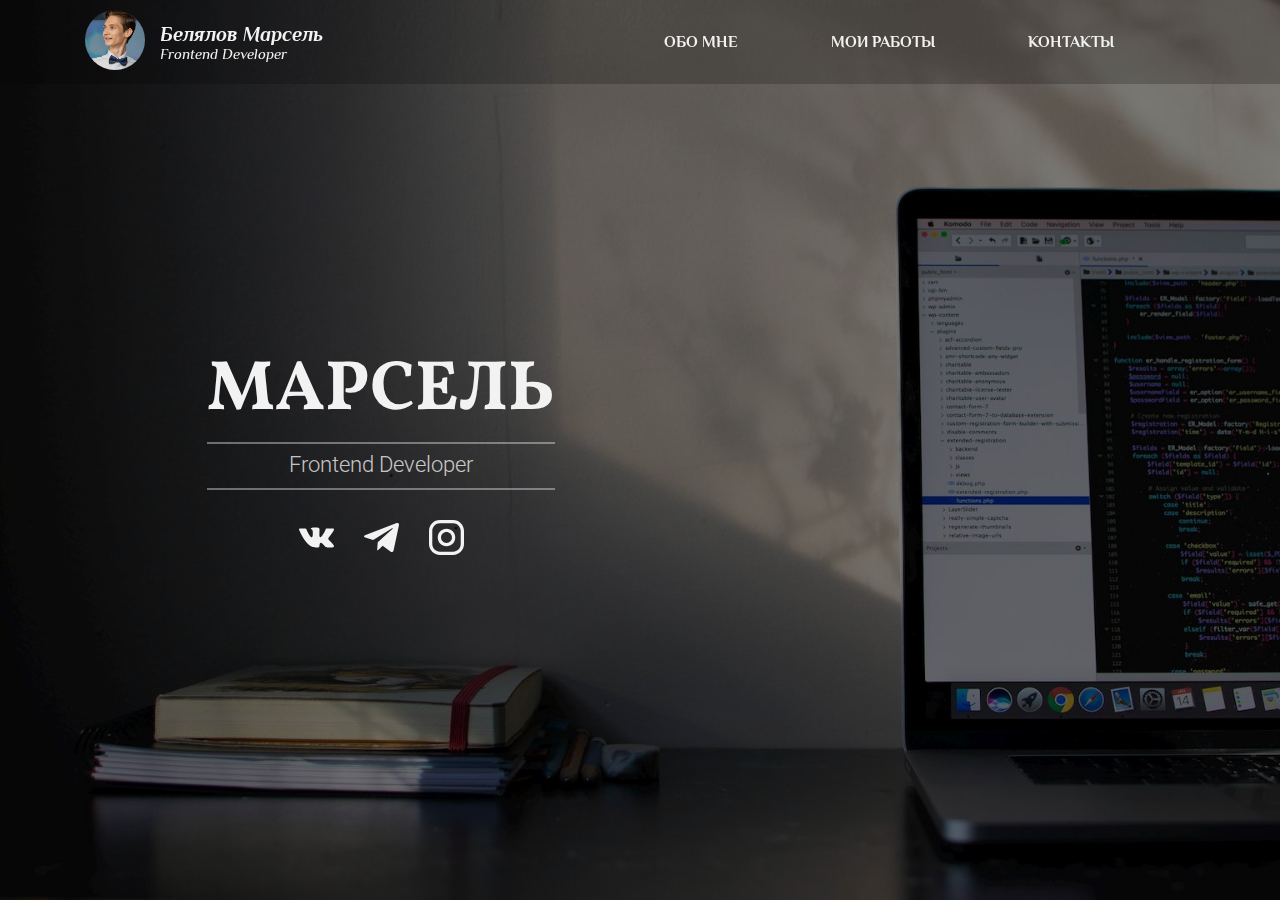
==== commit c9450fd4: "fix title" ====
--- a/index.html
+++ b/index.html
@@ -1,14 +1,16 @@
 <!DOCTYPE html>
-<html lang="en">
+<html lang="ru">
 <head>
     <meta charset="UTF-8">
     
     <link rel="stylesheet" href="assets/css/style.min.css">
     
     <!-- Fonts -->
+    <link rel="preconnect" href="https://fonts.gstatic.com">
     <link href="https://fonts.googleapis.com/css?family=Montserrat:300,400,500,700|Old+Standard+TT&display=swap&subset=cyrillic" rel="stylesheet">
     <link href="https://fonts.googleapis.com/css2?family=Vollkorn:ital,wght@0,700;1,400&display=swap" rel="stylesheet">
     <link href="https://fonts.googleapis.com/css2?family=Philosopher:wght@400;700&display=swap" rel="stylesheet">
+    <link href="https://fonts.googleapis.com/css2?family=Roboto:wght@100;300;400;500;700;900&display=swap" rel="stylesheet">
     
     <!-- Useful meta tags -->
     <meta http-equiv="x-ua-compatible" content="ie=edge">
@@ -16,7 +18,7 @@
     <meta name="robots" content="index, follow">
     <meta name="google" content="notranslate">
     <meta name="format-detection" content="telephone=no">
-    <meta name="description" content="">
+    <meta name="description" content="Portfolio, Frontend, HTML, JS, CSS, Vue">
     
     <!-- Favicons -->
     <link rel="apple-touch-icon" sizes="180x180" href="assets/img/favicons/apple-touch-icon.png">
@@ -27,403 +29,93 @@
     <meta name="msapplication-TileColor" content="#da532c">
     <meta name="theme-color" content="#ffffff">
     
-    <title>Junior Web Developer</title>
+    <title>Frontend Developer</title>
 </head>
 <body>
 
-<!-- Header -->
-<header class="header">
-    <div class="container">
+<div class="page semiopacity">
+    <!-- Header -->
+    <header class="header">
+      <div class="container">
         <div class="header__inner">
+          <div class="user">
+            <div class="user__photo">
+              <picture>
+                <source srcset="assets/img/user-photo.webp" type="image/webp" />
+                <img
+                  src="assets/img/user-photo.png"
+                  alt="user-photo"
+                  width="60"
+                  height="60"
+                />
+              </picture>
+            </div>
+            <div class="user__content">
+              <div class="user__name">
+                <a href="/">Белялов Марсель</a>
+              </div>
+              <div class="user__position">Frontend Developer</div>
+            </div>
+          </div>
+    
+          <nav class="nav">
+            <a class="nav__link" href="/about.html">обо мне</a>
+            <a class="nav__link" href="/works.html">мои работы</a>
+            <a class="nav__link" href="/contact.html">контакты</a>
+          </nav>
+    
+          <button class="hamburger" type="button" id="navToggle">
+            <span class="hamburger__icon"></span>
+          </button>
+        </div>
+      </div>
+    </header>
 
-            <div class="user">
-                <div class="user__photo">
-                    <picture>
-                        <source srcset="assets/img/user-photo.webp" type="image/webp">
-                        <img src="assets/img/user-photo.png" alt="user-photo" width="60" height="60">
-                    </picture>
-                </div>
-                <div class="user__content">
-                    <div class="user__name">
-                        <a href="#intro">Белялов Марсель</a>
-                    </div>
-                    <div class="user__position">Junior Web Developer</div>
-                </div>
+    <!-- Main page -->
+    
+    <!-- Intro -->
+    <section class="intro" id="intro">
+      <div class="container">
+        <div class="intro__inner">
+          <div class="intro__content">
+            <h1 class="intro__title">Марсель</h1>
+            <h2 class="into__subtitle">Frontend Developer</h2>
+            <div class="social">
+              <a class="social__link" href="https://vk.com/mars_99" target="_blank">
+                <img class="social__icon" src="assets/img/social/vk.svg" alt="" />
+              </a>
+              <a
+                class="social__link"
+                href="https://t.me/l1ttlesparrow"
+                target="_blank"
+              >
+                <img
+                  class="social__icon"
+                  src="assets/img/social/telegram.svg"
+                  alt=""
+                />
+              </a>
+              <a
+                class="social__link"
+                href="https://www.instagram.com/littlesparrow____/"
+                target="_blank"
+              >
+                <img
+                  class="social__icon"
+                  src="assets/img/social/instagram.svg"
+                  alt=""
+                />
+              </a>
             </div>
+          </div>
+        </div>
+      </div>
+      <!-- /.container -->
+    </section>
+    <!-- /.intro -->
+    
+</div>
 
-            <nav class="nav">
-                <a class="nav__link" href="#about">обо мне</a>
-                <a class="nav__link" href="#works">мои работы</a>
-                <a class="nav__link" href="#contact">контакты</a>
-            </nav>
-
-            <button class="hamburger" type="button" id="navToggle">
-                <span class="hamburger__icon"></span>
-            </button>
-
-        </div>
-    </div>
-</header>
-<!-- Main page -->
-
-<!-- Intro -->
-<section class="intro" id="intro">
-    <div class="container">
-
-        <div class="intro__inner">
-            <div class="intro__content">
-                <h1 class="intro__title">Марсель</h1>
-                <h2 class="into__subtitle">Junior WEB Developer</h2>
-                <div class="social">
-                   <a class="social__link" href="https://vk.com/mars_99" target="_blank">
-                        <img class="social__icon" src="assets/img/social/vk.svg" alt="">
-                    </a>
-                    <a class="social__link" href="https://t.me/l1ttlesparrow" target="_blank">
-                       <img class="social__icon" src="assets/img/social/telegram.svg" alt="">
-                    </a>
-                    <a class="social__link" href="https://www.instagram.com/littlesparrow____/" target="_blank">
-                       <img class="social__icon" src="assets/img/social/instagram.svg" alt="">
-                    </a>
-                </div>
-            </div>
-            <div class="intro__picture">
-                <img class="intro__image" src="assets/img/intro/hero-image.svg" alt="" width="700" height="700">
-            </div>
-        </div>
-
-    </div>
-    <!-- /.container -->
-</section>
-<!-- /.intro -->
-
-
-<!-- About -->
-<section class="about section after-line" id="about">
-    <div class="container">
-
-        <div class="about__header">
-            <h2 class="about__title title">обо мне</h2>
-        </div>
-        <div class="about__inner">
-            <div class="about__content">
-                <p class="about__text">Привет, меня зовут Марсель. Я начинающий фронтенд разработчик. Выбрал данное направление, так как считаю, что создавать визуальную и интерактивную составляющую сайта или приложения очень круто и интересно.</p>
-                <p class="about__text">Сейчас моя цель это изучение Javascript на профессиональном уровне, так как изучив его достаточно хорошо, он открывает широкий спектр направлений для дальнейшего развития. Сюда входит и разработка сайтов, от простой кнопки до серверной составляющей, и разработка мобильных и декстоптных приложений. Выбирай что хочешь и изучай.</p>
-                <p class="about__text">Я влюблен в этот мир разработки и готов трудиться 25 часов, 7 дней в неделю, изучать новые технологии, слушать и впитывать информацию от более опытных разработчиков, не спать ночами в поисках "злополучного" бага. Да, на данный момент в моём запасе мало опыта, но через это проходит каждый и лишь через упорный труд и веру в свою цель можно добиться успеха в своём деле.</p>
-            </div>
-            <div class="about__photo">
-                <picture>
-                    <source srcset="assets/img/about-photo.webp" type="image/webp">
-                    <img class="about__photo-user" src="assets/img/about-photo.jpg" alt="" width="380" height="500">
-                </picture>
-            </div>
-        </div>
-        <!-- /.about__inner -->
-        <div class="text-center">
-            <a class="btn" href="#" data-modal-skills="#skills">мои навыки</a>
-        </div>
-    </div>
-    <!-- /.container -->
-</section>
-<!-- /.about -->
-
-
-<!-- Works -->
-<section class="works section after-line" id="works">
-    <div class="container">
-
-        <div class="works__header text-center">
-            <h2 class="works__title title">мои работы</h2>
-        </div>
-        <div class="works-slider">
-            <!-- Slider main container -->
-            <div class="works-slider__container">
-                <!-- Additional required wrapper -->
-                <div class="works-slider__wrapper">
-                    <!-- Slides -->
-                    <div class="works-slider__slide">
-                        <a class="works-slider__photo" href="https://netvoi.github.io/works/yoga-tour" target="_blank">
-                            <picture>
-                                <source srcset="assets/img/works/yoga-tours.webp" type="image/webp">
-                                <img class="works-slider__photo-img" src="assets/img/works/yoga-tours.png" alt="yoga project">
-                            </picture>
-                            <div class="works-slider__photo-mask">
-                                <div class="works-slider__photo-item">
-                                    <img src="assets/img/works/html-alt.svg" alt="">
-                                </div>
-                                <div class="works-slider__photo-item">
-                                    <img src="assets/img/works/css-alt.svg" alt="">
-                                </div>
-                                <div class="works-slider__photo-item">
-                                    <img src="assets/img/works/js-alt.svg" alt="">
-                                </div>
-                                <div class="works-slider__photo-item">
-                                    <img src="assets/img/works/sass-alt.svg" alt="">
-                                </div>
-                                <div class="works-slider__photo-item">
-                                    <img src="assets/img/works/gulp-alt.svg" alt="">
-                                </div>
-                            </div>
-                        </a>
-                        <div class="works-slider__content">
-                            <h3 class="works-slider__title">Сайт Йога-туры</h3>
-                            <div class="works-slider__description">
-                                <div class="works-slider__text">
-                                    <img src="assets/img/works/time-icon.svg" alt="time" class="works-slider__text-img">
-                                    <div class="works-slider__text-block">
-                                        <h4 class="works-slider__text-title">Сроки</h4>
-                                        <div class="works-slider__text-paragraph">5 рабочих дней</div>
-                                    </div>
-                                </div>
-                                <div class="works-slider__text">
-                                    <img src="assets/img/works/feedback-icon.svg" alt="feedback" class="works-slider__text-img">
-                                    <div class="works-slider__text-block">
-                                        <h4 class="works-slider__text-title">О работе</h4>
-                                        <p class="works-slider__text-paragraph">
-                                            Мой первый проект. Сайт был создан с нуля, по макету, предоставленный компанией "Glo Academy". Данный сайт полностью адаптивный. То есть сайт можно просматривать на любом из современных устройств. На сайте присутствует динамика, а это значит, что любая кнопка, ссылка и прочие интерактивные элементы реагирует на действия пользователя. Были оптимизированны все картинки, для более быстрой загрузки.
-                                        </p>
-                                    </div>
-                                </div>
-                            </div>
-                        </div>
-                    </div>
-                    <!-- /.swiper-slide.slider__item -->
-
-                    <div class="works-slider__slide">
-                        <a class="works-slider__photo" href="https://netvoi.github.io/works/todolist" target="_blank">
-                            <picture>
-                                <source srcset="assets/img/works/todolist.webp" type="image/webp">
-                                <img class="works-slider__photo-img" src="assets/img/works/todolist.png" alt="todolist project">
-                            </picture>
-                            <div class="works-slider__photo-mask">
-                                <div class="works-slider__photo-item">
-                                    <img src="assets/img/works/html-alt.svg" alt="">
-                                </div>
-                                <div class="works-slider__photo-item">
-                                    <img src="assets/img/works/css-alt.svg" alt="">
-                                </div>
-                                <div class="works-slider__photo-item">
-                                    <img src="assets/img/works/js-alt.svg" alt="">
-                                </div>
-                            </div>
-                        </a>
-                        <div class="works-slider__content">
-                            <h3 class="works-slider__title">TODO list</h3>
-                            <div class="works-slider__description">
-                                <div class="works-slider__text">
-                                    <img src="assets/img/works/time-icon.svg" alt="time" class="works-slider__text-img">
-                                    <div class="works-slider__text-block">
-                                        <h4 class="works-slider__text-title">Сроки</h4>
-                                        <div class="works-slider__text-paragraph">1 рабочий день</div>
-                                    </div>
-                                </div>
-                                <div class="works-slider__text">
-                                    <img src="assets/img/works/feedback-icon.svg" alt="feedback" class="works-slider__text-img">
-                                    <div class="works-slider__text-block">
-                                        <h4 class="works-slider__text-title">О работе</h4>
-                                        <p class="works-slider__text-paragraph">
-                                            Мой личный проект. Сайт был создан для себя, чтобы иметь под рукой TODO list, который полностью меня удовлетворяет. Проект довольно таки простой. Небольшая html разметка с использованием css и bootstrap и логика написанная на чистом js.
-                                        </p>
-                                    </div>
-                                </div>
-                            </div>
-                        </div>
-                    </div>
-                </div>
-                <!-- If we need pagination -->
-                <div class="works-slider__pagination"></div>
-            </div>
-            <!-- /.slider --> 
-        </div>
-        <!--/.portfolio  -->
-    </div>
-    <!-- /.container -->
-</section>
-<!-- /.works -->
-
-
-<!-- TODO: add blog -->
-
-
-<!-- Contact -->
-<section class="contact section" id="contact">
-    <div class="container">
-
-        <div class="contact__header">
-            <h2 class="contact__title title">Контакты</h2>
-        </div>
-
-        <div class="contact__inner">
-
-            <div class="contact__content">
-                <p class="contact__text">У вас есть вопросы или хотите связаться с мной? Просто напиши мне.</p>
-                <p class="contact__text">По вопросам сотрудничества:</p>
-                <ul class="contact__info">
-                    <li class="contact__info-item">
-                        <img class="contact__info-icon" src="assets/img/contact/icon-email.svg" alt="icon-email">
-                        <a href="mailto: mars.bel@mail.ru">mars.bel@mail.ru</a>
-                    </li>
-                    <li class="contact__info-item">
-                        <img class="contact__info-icon" src="assets/img/contact/icon-phone.svg" alt="icon-phone">
-                        <a href="tel: +79991574330">+7-999-157-43-30</a>
-                    </li>
-                </ul>
-            </div>
-            <form class="form" action="/" method="post">
-                <div class="form__item">
-                    <label class="form__label" for="name">Имя*</label>
-                    <input class="form__input"  type="text" id="name" required>
-                </div>
-                <div class="form__item">
-                    <label class="form__label" for="email">Адрес электронной почты*</label>
-                    <input class="form__input"  type="text" id="email" required>
-                </div>
-                <div class="form__item">
-                    <label class="form__label" for="text">Ваше сообщение*</label>
-                    <textarea class="form__textarea"  name="" id="text" required></textarea>
-                </div>
-                <button class="btn" type="submit">Отправить</button>
-            </form>
-
-        </div>
-        <!-- /.contact__inner -->
-    </div>
-    <!-- /.container -->
-</section>
-<!-- /.contact -->
-
-<!-- Modal skills -->
-<div class="modal" id="skills">
-    <div class="modal__wrapper">
-
-        <a class="modal__close" href="#">
-            <img src="assets/img/modal/close.svg" alt="">
-        </a>
-
-        <h2 class="modal__title text-center">Мои навыки</h2>
-        <div class="modal__inner">
-
-            <div class="resume">
-                <div class="resume__inner">
-                    <h4 class="resume__title">Профессиональные навыки</h4>
-                    <ul class="resume__list">
-                        <li class="resume__list-item">Небольшой опыт создания веб-сайтов</li>
-                        <li class="resume__list-item">Продвинутое знание HTML и CSS</li>
-                        <li class="resume__list-item">Базовое знание препроцессоров LESS и SASS(SCSS)</li>
-                        <li class="resume__list-item">Небольшой опыт работы с таск-менеджером - Gulp</li>
-                        <li class="resume__list-item">Знание фреймворка Bootstrap 4</li>
-                        <li class="resume__list-item">Адаптивная верстка сайтов</li>
-                        <li class="resume__list-item">Базовые знания PHP, Javascript</li>
-                        <li class="resume__list-item">Опыт работы с GIT</li>
-                        <li class="resume__list-item">Знание принципов SEO-оптимизации сайтов</li>
-                    </ul>
-                </div>
-            </div>
-            <!-- /.resume -->
-
-            <div class="skills">
-                <div class="skills__block">
-                    <h4 class="skills__main-title">Основные технологии</h4>
-                    <div class="skills__item">
-                        <div class="skills__img">
-                            <img class="skills__item-icon" src="assets/img/modal/html.svg" alt="">
-                        </div>
-                        <div class="skills__load-bar">
-                        <span>80%</span>
-                            <div class="skills__load-bar-progress" style="width: 80%"></div>
-                        </div>
-                    </div>
-                    <div class="skills__item">
-                        <div class="skills__img">
-                            <img class="skills__item-icon" src="assets/img/modal/css.svg" alt="">
-                        </div>
-                        <div class="skills__load-bar">
-                           <span>70%</span>
-                            <div class="skills__load-bar-progress" style="width: 70%"></div>
-                        </div>
-                    </div>
-                    <div class="skills__item">
-                        <div class="skills__img">
-                            <img class="skills__item-icon" src="assets/img/modal/js.svg" alt="">
-                        </div>
-                        <div class="skills__load-bar">
-                           <span>40%</span>
-                            <div class="skills__load-bar-progress" style="width: 40%"></div>
-                        </div>
-                    </div>
-                    <div class="skills__item">
-                        <div class="skills__img">
-                            <img class="skills__item-icon" src="assets/img/modal/php.svg" alt="">
-                        </div>
-                        <div class="skills__load-bar">
-                            <span>10%</span>
-                            <div class="skills__load-bar-progress" style="width: 10%"></div>
-                        </div>
-                    </div>
-                </div>
-                <!-- /.skills__main -->
-                <div class="skills__block">
-                    <h4 class="skills__main-title skills__main-title-preprocessor">Препроцессоры</h4>
-                    <div class="skills__item">
-                        <div class="skills__img">
-                            <img width="50px" src="assets/img/modal/less.svg" alt="">
-                        </div>
-                        <div class="skills__load-bar">
-                        <span>35%</span>
-                            <div class="skills__load-bar-progress" style="width: 35%"></div>
-                        </div>
-                    </div>
-                    <div class="skills__item">
-                        <div class="skills__img">
-                            <img width="50px" src="assets/img/modal/sass.svg" alt="">
-                        </div>
-                        <div class="skills__load-bar">
-                        <span>40%</span>
-                            <div class="skills__load-bar-progress" style="width: 40%"></div>
-                        </div>
-                    </div>
-                </div>
-                <!-- /.skills__preprocessor -->
-                <div class="skills__block">
-                    <h4 class="skills__main-title">Таск-менеджеры</h4>
-                    <div class="skills__item">
-                        <div class="skills__img">
-                            <img class="skills__img-gulp" width="50px" src="assets/img/modal/gulp.svg" alt="">
-                        </div>
-                        <div class="skills__load-bar">
-                        <span>27%</span>
-                            <div class="skills__load-bar-progress" style="width: 27%"></div>
-                        </div>
-                    </div>
-                </div>
-            </div>
-            <!-- /.skills -->
-
-        </div>
-        <!-- /.modal__inner -->
-    </div>
-    <!-- /.modal__wrapper -->
-</div>
-<!-- /.modal -->
-<!-- Footer -->
-<footer class="footer">
-    <div class="container">
-
-        <div class="footer__inner">
-            <div class="footer__credits">&copy; Copyright 2020</div>
-            <div class="footer__social">
-                <a class="footer__link" href="https://vk.com/mars_99" target="_blank">
-                    <img class="footer__icon" src="assets/img/social/vk.svg" alt="">
-                </a>
-                <a class="footer__link" href="https://t.me/l1ttlesparrow" target="_blank">
-                    <img class="footer__icon" src="assets/img/social/telegram.svg" alt="">
-                </a>
-                <a class="footer__link" href="https://www.instagram.com/littlesparrow____/" target="_blank">
-                    <img class="footer__icon" src="assets/img/social/instagram.svg" alt="">
-                </a>
-            </div>
-        </div>
-    </div>
-</footer>
 <script src="assets/js/app.js"></script>
 
 </body>
--- a/assets/css/style.min.css
+++ b/assets/css/style.min.css
@@ -1 +1 @@
-*,:after,:before{box-sizing:border-box}html{font-size:10px}h1,h2,h3,h4,h5,h6,p{margin:0;padding:0}a{text-decoration:none}ul{padding:0;list-style:none}body,ul{margin:0}body{font-size:1.6rem;font-family:-apple-system,BlinkMacSystemFont,Segoe UI,Roboto,Helvetica,Arial,sans-serif;color:#f2f2f2;background:#04014d url(../img/bg.png)}:root{--swiper-theme-color:#007aff}.swiper-container{margin-left:auto;margin-right:auto;position:relative;overflow:hidden;list-style:none;padding:0;z-index:1}.swiper-container-vertical>.swiper-wrapper{flex-direction:column}.swiper-wrapper{position:relative;width:100%;height:100%;z-index:1;display:flex;transition-property:transform;box-sizing:content-box}.swiper-container-android .swiper-slide,.swiper-wrapper{transform:translateZ(0)}.swiper-container-multirow>.swiper-wrapper{flex-wrap:wrap}.swiper-container-multirow-column>.swiper-wrapper{flex-wrap:wrap;flex-direction:column}.swiper-container-free-mode>.swiper-wrapper{transition-timing-function:ease-out;margin:0 auto}.swiper-slide{flex-shrink:0;width:100%;height:100%;position:relative;transition-property:transform}.swiper-slide-invisible-blank{visibility:hidden}.swiper-container-autoheight,.swiper-container-autoheight .swiper-slide{height:auto}.swiper-container-autoheight .swiper-wrapper{align-items:flex-start;transition-property:transform,height}.swiper-container-3d{perspective:1200px}.swiper-container-3d .swiper-cube-shadow,.swiper-container-3d .swiper-slide,.swiper-container-3d .swiper-slide-shadow-bottom,.swiper-container-3d .swiper-slide-shadow-left,.swiper-container-3d .swiper-slide-shadow-right,.swiper-container-3d .swiper-slide-shadow-top,.swiper-container-3d .swiper-wrapper{transform-style:preserve-3d}.swiper-container-3d .swiper-slide-shadow-bottom,.swiper-container-3d .swiper-slide-shadow-left,.swiper-container-3d .swiper-slide-shadow-right,.swiper-container-3d .swiper-slide-shadow-top{position:absolute;left:0;top:0;width:100%;height:100%;pointer-events:none;z-index:10}.swiper-container-3d .swiper-slide-shadow-left{background-image:linear-gradient(270deg,rgba(0,0,0,.5),transparent)}.swiper-container-3d .swiper-slide-shadow-right{background-image:linear-gradient(90deg,rgba(0,0,0,.5),transparent)}.swiper-container-3d .swiper-slide-shadow-top{background-image:linear-gradient(0deg,rgba(0,0,0,.5),transparent)}.swiper-container-3d .swiper-slide-shadow-bottom{background-image:linear-gradient(180deg,rgba(0,0,0,.5),transparent)}.swiper-container-css-mode>.swiper-wrapper{overflow:auto;scrollbar-width:none;-ms-overflow-style:none}.swiper-container-css-mode>.swiper-wrapper::-webkit-scrollbar{display:none}.swiper-container-css-mode>.swiper-wrapper>.swiper-slide{scroll-snap-align:start start}.swiper-container-horizontal.swiper-container-css-mode>.swiper-wrapper{-ms-scroll-snap-type:x mandatory;scroll-snap-type:x mandatory}.swiper-container-vertical.swiper-container-css-mode>.swiper-wrapper{-ms-scroll-snap-type:y mandatory;scroll-snap-type:y mandatory}.container,.container-fluid,.container-lg,.container-md,.container-sm,.container-xl{width:100%;padding-right:15px;padding-left:15px;margin-right:auto;margin-left:auto}@media (min-width:576px){.container,.container-sm{max-width:540px}}@media (min-width:768px){.container,.container-md,.container-sm{max-width:720px}}@media (min-width:992px){.container,.container-lg,.container-md,.container-sm{max-width:960px}}@media (min-width:1200px){.container,.container-lg,.container-md,.container-sm,.container-xl{max-width:1140px}}.row{display:flex;flex-wrap:wrap;margin-right:-15px;margin-left:-15px}.no-gutters{margin-right:0;margin-left:0}.no-gutters>.col,.no-gutters>[class*=col-]{padding-right:0;padding-left:0}.col,.col-1,.col-2,.col-3,.col-4,.col-5,.col-6,.col-7,.col-8,.col-9,.col-10,.col-11,.col-12,.col-auto,.col-lg,.col-lg-1,.col-lg-2,.col-lg-3,.col-lg-4,.col-lg-5,.col-lg-6,.col-lg-7,.col-lg-8,.col-lg-9,.col-lg-10,.col-lg-11,.col-lg-12,.col-lg-auto,.col-md,.col-md-1,.col-md-2,.col-md-3,.col-md-4,.col-md-5,.col-md-6,.col-md-7,.col-md-8,.col-md-9,.col-md-10,.col-md-11,.col-md-12,.col-md-auto,.col-sm,.col-sm-1,.col-sm-2,.col-sm-3,.col-sm-4,.col-sm-5,.col-sm-6,.col-sm-7,.col-sm-8,.col-sm-9,.col-sm-10,.col-sm-11,.col-sm-12,.col-sm-auto,.col-xl,.col-xl-1,.col-xl-2,.col-xl-3,.col-xl-4,.col-xl-5,.col-xl-6,.col-xl-7,.col-xl-8,.col-xl-9,.col-xl-10,.col-xl-11,.col-xl-12,.col-xl-auto{position:relative;width:100%;padding-right:15px;padding-left:15px}.col{flex-basis:0;flex-grow:1;max-width:100%}.row-cols-1>*{flex:0 0 100%;max-width:100%}.row-cols-2>*{flex:0 0 50%;max-width:50%}.row-cols-3>*{flex:0 0 33.33333%;max-width:33.33333%}.row-cols-4>*{flex:0 0 25%;max-width:25%}.row-cols-5>*{flex:0 0 20%;max-width:20%}.row-cols-6>*{flex:0 0 16.66667%;max-width:16.66667%}.col-auto{flex:0 0 auto;width:auto;max-width:100%}.col-1{flex:0 0 8.33333%;max-width:8.33333%}.col-2{flex:0 0 16.66667%;max-width:16.66667%}.col-3{flex:0 0 25%;max-width:25%}.col-4{flex:0 0 33.33333%;max-width:33.33333%}.col-5{flex:0 0 41.66667%;max-width:41.66667%}.col-6{flex:0 0 50%;max-width:50%}.col-7{flex:0 0 58.33333%;max-width:58.33333%}.col-8{flex:0 0 66.66667%;max-width:66.66667%}.col-9{flex:0 0 75%;max-width:75%}.col-10{flex:0 0 83.33333%;max-width:83.33333%}.col-11{flex:0 0 91.66667%;max-width:91.66667%}.col-12{flex:0 0 100%;max-width:100%}.order-first{order:-1}.order-last{order:13}.order-0{order:0}.order-1{order:1}.order-2{order:2}.order-3{order:3}.order-4{order:4}.order-5{order:5}.order-6{order:6}.order-7{order:7}.order-8{order:8}.order-9{order:9}.order-10{order:10}.order-11{order:11}.order-12{order:12}.offset-1{margin-left:8.33333%}.offset-2{margin-left:16.66667%}.offset-3{margin-left:25%}.offset-4{margin-left:33.33333%}.offset-5{margin-left:41.66667%}.offset-6{margin-left:50%}.offset-7{margin-left:58.33333%}.offset-8{margin-left:66.66667%}.offset-9{margin-left:75%}.offset-10{margin-left:83.33333%}.offset-11{margin-left:91.66667%}@media (min-width:576px){.col-sm{flex-basis:0;flex-grow:1;max-width:100%}.row-cols-sm-1>*{flex:0 0 100%;max-width:100%}.row-cols-sm-2>*{flex:0 0 50%;max-width:50%}.row-cols-sm-3>*{flex:0 0 33.33333%;max-width:33.33333%}.row-cols-sm-4>*{flex:0 0 25%;max-width:25%}.row-cols-sm-5>*{flex:0 0 20%;max-width:20%}.row-cols-sm-6>*{flex:0 0 16.66667%;max-width:16.66667%}.col-sm-auto{flex:0 0 auto;width:auto;max-width:100%}.col-sm-1{flex:0 0 8.33333%;max-width:8.33333%}.col-sm-2{flex:0 0 16.66667%;max-width:16.66667%}.col-sm-3{flex:0 0 25%;max-width:25%}.col-sm-4{flex:0 0 33.33333%;max-width:33.33333%}.col-sm-5{flex:0 0 41.66667%;max-width:41.66667%}.col-sm-6{flex:0 0 50%;max-width:50%}.col-sm-7{flex:0 0 58.33333%;max-width:58.33333%}.col-sm-8{flex:0 0 66.66667%;max-width:66.66667%}.col-sm-9{flex:0 0 75%;max-width:75%}.col-sm-10{flex:0 0 83.33333%;max-width:83.33333%}.col-sm-11{flex:0 0 91.66667%;max-width:91.66667%}.col-sm-12{flex:0 0 100%;max-width:100%}.order-sm-first{order:-1}.order-sm-last{order:13}.order-sm-0{order:0}.order-sm-1{order:1}.order-sm-2{order:2}.order-sm-3{order:3}.order-sm-4{order:4}.order-sm-5{order:5}.order-sm-6{order:6}.order-sm-7{order:7}.order-sm-8{order:8}.order-sm-9{order:9}.order-sm-10{order:10}.order-sm-11{order:11}.order-sm-12{order:12}.offset-sm-0{margin-left:0}.offset-sm-1{margin-left:8.33333%}.offset-sm-2{margin-left:16.66667%}.offset-sm-3{margin-left:25%}.offset-sm-4{margin-left:33.33333%}.offset-sm-5{margin-left:41.66667%}.offset-sm-6{margin-left:50%}.offset-sm-7{margin-left:58.33333%}.offset-sm-8{margin-left:66.66667%}.offset-sm-9{margin-left:75%}.offset-sm-10{margin-left:83.33333%}.offset-sm-11{margin-left:91.66667%}}@media (min-width:768px){.col-md{flex-basis:0;flex-grow:1;max-width:100%}.row-cols-md-1>*{flex:0 0 100%;max-width:100%}.row-cols-md-2>*{flex:0 0 50%;max-width:50%}.row-cols-md-3>*{flex:0 0 33.33333%;max-width:33.33333%}.row-cols-md-4>*{flex:0 0 25%;max-width:25%}.row-cols-md-5>*{flex:0 0 20%;max-width:20%}.row-cols-md-6>*{flex:0 0 16.66667%;max-width:16.66667%}.col-md-auto{flex:0 0 auto;width:auto;max-width:100%}.col-md-1{flex:0 0 8.33333%;max-width:8.33333%}.col-md-2{flex:0 0 16.66667%;max-width:16.66667%}.col-md-3{flex:0 0 25%;max-width:25%}.col-md-4{flex:0 0 33.33333%;max-width:33.33333%}.col-md-5{flex:0 0 41.66667%;max-width:41.66667%}.col-md-6{flex:0 0 50%;max-width:50%}.col-md-7{flex:0 0 58.33333%;max-width:58.33333%}.col-md-8{flex:0 0 66.66667%;max-width:66.66667%}.col-md-9{flex:0 0 75%;max-width:75%}.col-md-10{flex:0 0 83.33333%;max-width:83.33333%}.col-md-11{flex:0 0 91.66667%;max-width:91.66667%}.col-md-12{flex:0 0 100%;max-width:100%}.order-md-first{order:-1}.order-md-last{order:13}.order-md-0{order:0}.order-md-1{order:1}.order-md-2{order:2}.order-md-3{order:3}.order-md-4{order:4}.order-md-5{order:5}.order-md-6{order:6}.order-md-7{order:7}.order-md-8{order:8}.order-md-9{order:9}.order-md-10{order:10}.order-md-11{order:11}.order-md-12{order:12}.offset-md-0{margin-left:0}.offset-md-1{margin-left:8.33333%}.offset-md-2{margin-left:16.66667%}.offset-md-3{margin-left:25%}.offset-md-4{margin-left:33.33333%}.offset-md-5{margin-left:41.66667%}.offset-md-6{margin-left:50%}.offset-md-7{margin-left:58.33333%}.offset-md-8{margin-left:66.66667%}.offset-md-9{margin-left:75%}.offset-md-10{margin-left:83.33333%}.offset-md-11{margin-left:91.66667%}}@media (min-width:992px){.col-lg{flex-basis:0;flex-grow:1;max-width:100%}.row-cols-lg-1>*{flex:0 0 100%;max-width:100%}.row-cols-lg-2>*{flex:0 0 50%;max-width:50%}.row-cols-lg-3>*{flex:0 0 33.33333%;max-width:33.33333%}.row-cols-lg-4>*{flex:0 0 25%;max-width:25%}.row-cols-lg-5>*{flex:0 0 20%;max-width:20%}.row-cols-lg-6>*{flex:0 0 16.66667%;max-width:16.66667%}.col-lg-auto{flex:0 0 auto;width:auto;max-width:100%}.col-lg-1{flex:0 0 8.33333%;max-width:8.33333%}.col-lg-2{flex:0 0 16.66667%;max-width:16.66667%}.col-lg-3{flex:0 0 25%;max-width:25%}.col-lg-4{flex:0 0 33.33333%;max-width:33.33333%}.col-lg-5{flex:0 0 41.66667%;max-width:41.66667%}.col-lg-6{flex:0 0 50%;max-width:50%}.col-lg-7{flex:0 0 58.33333%;max-width:58.33333%}.col-lg-8{flex:0 0 66.66667%;max-width:66.66667%}.col-lg-9{flex:0 0 75%;max-width:75%}.col-lg-10{flex:0 0 83.33333%;max-width:83.33333%}.col-lg-11{flex:0 0 91.66667%;max-width:91.66667%}.col-lg-12{flex:0 0 100%;max-width:100%}.order-lg-first{order:-1}.order-lg-last{order:13}.order-lg-0{order:0}.order-lg-1{order:1}.order-lg-2{order:2}.order-lg-3{order:3}.order-lg-4{order:4}.order-lg-5{order:5}.order-lg-6{order:6}.order-lg-7{order:7}.order-lg-8{order:8}.order-lg-9{order:9}.order-lg-10{order:10}.order-lg-11{order:11}.order-lg-12{order:12}.offset-lg-0{margin-left:0}.offset-lg-1{margin-left:8.33333%}.offset-lg-2{margin-left:16.66667%}.offset-lg-3{margin-left:25%}.offset-lg-4{margin-left:33.33333%}.offset-lg-5{margin-left:41.66667%}.offset-lg-6{margin-left:50%}.offset-lg-7{margin-left:58.33333%}.offset-lg-8{margin-left:66.66667%}.offset-lg-9{margin-left:75%}.offset-lg-10{margin-left:83.33333%}.offset-lg-11{margin-left:91.66667%}}@media (min-width:1200px){.col-xl{flex-basis:0;flex-grow:1;max-width:100%}.row-cols-xl-1>*{flex:0 0 100%;max-width:100%}.row-cols-xl-2>*{flex:0 0 50%;max-width:50%}.row-cols-xl-3>*{flex:0 0 33.33333%;max-width:33.33333%}.row-cols-xl-4>*{flex:0 0 25%;max-width:25%}.row-cols-xl-5>*{flex:0 0 20%;max-width:20%}.row-cols-xl-6>*{flex:0 0 16.66667%;max-width:16.66667%}.col-xl-auto{flex:0 0 auto;width:auto;max-width:100%}.col-xl-1{flex:0 0 8.33333%;max-width:8.33333%}.col-xl-2{flex:0 0 16.66667%;max-width:16.66667%}.col-xl-3{flex:0 0 25%;max-width:25%}.col-xl-4{flex:0 0 33.33333%;max-width:33.33333%}.col-xl-5{flex:0 0 41.66667%;max-width:41.66667%}.col-xl-6{flex:0 0 50%;max-width:50%}.col-xl-7{flex:0 0 58.33333%;max-width:58.33333%}.col-xl-8{flex:0 0 66.66667%;max-width:66.66667%}.col-xl-9{flex:0 0 75%;max-width:75%}.col-xl-10{flex:0 0 83.33333%;max-width:83.33333%}.col-xl-11{flex:0 0 91.66667%;max-width:91.66667%}.col-xl-12{flex:0 0 100%;max-width:100%}.order-xl-first{order:-1}.order-xl-last{order:13}.order-xl-0{order:0}.order-xl-1{order:1}.order-xl-2{order:2}.order-xl-3{order:3}.order-xl-4{order:4}.order-xl-5{order:5}.order-xl-6{order:6}.order-xl-7{order:7}.order-xl-8{order:8}.order-xl-9{order:9}.order-xl-10{order:10}.order-xl-11{order:11}.order-xl-12{order:12}.offset-xl-0{margin-left:0}.offset-xl-1{margin-left:8.33333%}.offset-xl-2{margin-left:16.66667%}.offset-xl-3{margin-left:25%}.offset-xl-4{margin-left:33.33333%}.offset-xl-5{margin-left:41.66667%}.offset-xl-6{margin-left:50%}.offset-xl-7{margin-left:58.33333%}.offset-xl-8{margin-left:66.66667%}.offset-xl-9{margin-left:75%}.offset-xl-10{margin-left:83.33333%}.offset-xl-11{margin-left:91.66667%}}.header{padding:1rem 0;width:100%;position:fixed;z-index:1000;font-family:Philosopher,sans-serif;font-weight:400;background:#080726 url(../img/bg-header.png)}.header__inner{display:flex;justify-content:space-between;align-items:center;color:#f2f2f2}.nav.show{display:block;margin-left:50%;width:40%;height:100vh;background-color:rgba(0,0,0,.5);position:absolute;top:100%;right:0;text-align:right;transform:translateX(100%);transition:transform .7s linear}@media (max-width:767.98px){.nav{display:none}}.nav__link{position:relative;margin-right:7.3rem;padding:.8rem;font-size:1.6rem;font-family:Philosopher,sans-serif;font-weight:700;color:#f2f2f2;text-transform:uppercase;transition:color .2s linear}.nav__link:hover{color:#f9dd79}.nav__link:after,.nav__link:before{content:"";position:absolute;left:0;width:100%;height:2px;background-color:#f9dd79;opacity:0;transition:opacity .3s,transform .3s}.nav__link:before{top:0;transform:translateY(-1rem)}.nav__link:after{bottom:0;transform:translateY(1rem)}.nav__link:hover:after,.nav__link:hover:before{opacity:1;transform:translateY(0)}@media (max-width:1199.98px){.nav__link{margin-right:4.5rem}}@media (max-width:991.98px){.nav__link{font-size:1.3rem;margin-right:2.5rem}}@media (max-width:767.98px){.nav__link{display:block;margin-right:0;padding:2rem .8rem;font-size:1.8rem}}@media (max-width:575.98px){.nav__link{font-size:1.6rem}}.user{display:flex;align-items:center}.user__photo img{border-radius:50%}@media (max-width:575.98px){.user__photo img{width:40px;height:40px}}.user__content{padding-left:1.5rem;font-style:italic}.user__name{font-size:2rem;font-weight:700}.user__name a{color:#f2f2f2}@media (max-width:991.98px){.user__name{font-size:1.8rem}}.user__position{font-size:1.5rem;font-weight:300;color:fade(#d6d6d6,70%)}@media (max-width:991.98px){.user__position{font-size:1.3rem}}.hamburger{display:none;width:4rem;cursor:pointer;background:none;border:none;outline:none;margin:0;padding:0}@media (max-width:767.98px){.hamburger{display:block}}.hamburger__icon,.hamburger__icon:after,.hamburger__icon:before{display:block;width:100%;height:.5rem;background-color:#f2f2f2;border-radius:1rem;transition:all .7s ease-in-out}.hamburger__icon:after,.hamburger__icon:before{content:""}.hamburger__icon:before{transform:translateY(-10px)}.hamburger__icon:after{transform:translateY(6px)}.hamburger__icon.open{transform:rotate(180deg)}.hamburger__icon.open:after,.hamburger__icon.open:before{width:60%}.hamburger__icon.open:before{transform:translate(20px,-8px) rotate(45deg)}.hamburger__icon.open:after{transform:translate(20px,2px) rotate(-45deg)}.intro{position:relative;padding:15rem 0 20rem;background:#020038 url(../img/intro/bg-intro.png)}.intro:after{content:"";height:12%;width:100%;position:absolute;bottom:0;background-color:#0b0c23;background-image:url(../img/intro/bg-tags.svg);background-position:50%;background-repeat:no-repeat;background-size:cover;border-top:2px solid #5053a8}.intro__inner{position:relative;display:flex;justify-content:space-around;align-items:center}@media (max-width:767.98px){.intro__inner{display:block;width:80%;margin:0 auto}}.intro__content{text-align:center}.intro__picture{width:50%}.intro__image{width:100%;height:auto}@media (max-width:767.98px){.intro__image{display:none}}.into__subtitle{position:relative;padding:1rem 0;font-size:2.2rem;font-weight:300;line-height:3rem;color:hsla(0,0%,95%,.8)}.into__subtitle:after,.into__subtitle:before{content:"";position:absolute;left:0;background-color:hsla(0,0%,95%,.4);width:100%;height:2px}.into__subtitle:before{top:.2rem}.into__subtitle:after{bottom:0}@media (max-width:991.98px){.into__subtitle{font-size:2rem}}@media (max-width:767.98px){.into__subtitle{font-size:1.8rem}}.intro__title{font-size:7rem;font-family:Vollkorn,Montserrat,sans-serif;color:#f2f2f2;text-transform:uppercase}@media (max-width:991.98px){.intro__title{font-size:6rem}}@media (max-width:767.98px){.intro__title{font-size:5rem}}@media (max-width:575.98px){.intro__title{font-size:4.5rem}}.social{margin-top:3rem;display:flex;justify-content:center}.social__link{margin:0 1.5rem;transition:transform .2s linear}.social__link:hover{transform:scale(1.2)}.social__icon{width:35px;height:35px}@media (max-width:767.98px){.social__icon{width:20px;height:20px}}.about{position:relative}.about__header{text-align:center;margin-bottom:10rem}@media (max-width:991.98px){.about__header{margin-bottom:8rem}}@media (max-width:767.98px){.about__header{margin-bottom:5rem}}@media (max-width:575.98px){.about__header{margin-bottom:3rem}}.about__inner{margin-bottom:10rem;display:flex;justify-content:space-around;align-items:center}@media (max-width:991.98px){.about__inner{align-items:flex-start}}@media (max-width:767.98px){.about__inner{margin-bottom:5rem;display:block}}.about__content{flex-basis:45%}@media (max-width:991.98px){.about__content{flex-basis:50%}}@media (max-width:767.98px){.about__content{width:100%;margin-bottom:2rem}}.about__text{font-size:1.8rem;line-height:1.5;color:#f2f2f2}.about__text+.about__text{margin-top:1.2rem}@media (max-width:991.98px){.about__text{font-size:1.7rem}}@media (max-width:767.98px){.about__text{font-size:1.6rem}}.about__photo{position:relative;overflow:hidden;flex-basis:45%;height:60rem}@media (max-width:991.98px){.about__photo{height:50rem}}@media (max-width:767.98px){.about__photo{width:80%;height:60rem;margin:0 auto}}@media (max-width:575.98px){.about__photo{height:50rem}}.about__photo-user{position:absolute;top:0;left:0;width:100%;height:100%;object-fit:cover;border-radius:2rem;box-shadow:2px 2px 20px 0 #000}.btn{display:inline-block;vertical-align:baseline;margin:0;padding:8px 24px;min-width:15rem;color:#0b0c23;font-size:1.5rem;font-family:inherit;line-height:2;letter-spacing:1px;cursor:pointer;text-transform:uppercase;text-decoration:none;text-align:center;border:none;background-color:#f9dd79;box-shadow:0 4px 16px hsla(47,91%,73%,.4);border-radius:24px;transition:background-color .1s,box-shadow .1s}.btn:focus,.btn:hover{background-color:#f9e7a8;box-shadow:0 4px 32px hsla(47,91%,73%,.6);outline:none}.btn:active{background-color:#b69e4b;box-shadow:none}@media (max-width:991.98px){.btn{min-width:8rem;padding:6px 20px}}@media (max-width:767.98px){.btn{font-size:1.3rem;padding:5px 17px}}.works{position:relative}.works__header{margin-bottom:10rem}@media (max-width:991.98px){.works__header{margin-bottom:8rem}}@media (max-width:767.98px){.works__header{margin-bottom:5rem}}@media (max-width:575.98px){.works__header{margin-bottom:3rem}}.works-slider__container{overflow:hidden;width:100%}.works-slider__wrapper{display:flex;width:100%;height:100%}.works-slider__slide{flex-shrink:0;display:flex;justify-content:space-between;align-items:flex-start}@media (max-width:767.98px){.works-slider__slide{display:block}}.works-slider__photo{flex-basis:35%;position:relative;height:300px;overflow:hidden;cursor:pointer}@media (max-width:767.98px){.works-slider__photo{display:block;margin-bottom:4.6rem}}.works-slider__photo:hover .works-slider__photo-mask{transform:translateY(0)}.works-slider__photo-img{border-radius:6px;width:100%;position:absolute;top:50%;left:50%;transform:translate(-50%,-50%);object-fit:cover}.works-slider__photo-mask{display:flex;flex-wrap:wrap;justify-content:center;align-items:center;position:absolute;top:0;right:0;bottom:0;left:0;background-color:rgba(0,0,0,.7);color:#fff;font-size:1.6rem;transform:translateY(100%);transition:all .5s linear;height:100%}@media (max-width:767.98px){.works-slider__photo-mask{display:none}}.works-slider__photo-item{margin-right:1rem;margin-left:1rem}.works-slider__photo-item img{display:block;width:50px;height:50px}.works-slider__content{flex-basis:60%;color:#fff}.works-slider__title{margin-bottom:4rem;font-size:2.4rem;font-weight:700;line-height:2.8rem}@media (max-width:575.98px){.works-slider__title{font-size:1.8rem;line-height:150%}}.works-slider__description{margin-bottom:3rem;display:flex;flex-wrap:wrap}@media (max-width:767.98px){.works-slider__description{margin-bottom:2rem}}@media (max-width:575.98px){.works-slider__description{margin-bottom:1rem;flex-direction:column}}.works-slider__text{margin-bottom:3rem;display:flex;align-items:flex-start;flex-basis:50%}.works-slider__text:last-child{flex-basis:100%;margin-bottom:0}@media (max-width:575.98px){.works-slider__text:last-child{margin-bottom:2.7rem}}@media (max-width:575.98px){.works-slider__text{margin-bottom:3.3rem;flex-basis:100%}}.works-slider__text-img{margin-right:1.6rem}.works-slider__text-title{margin-bottom:.7rem;font-size:1.8rem;font-weight:700;line-height:2.1rem}.works-slider__text-paragraph{margin-bottom:2rem;font-size:1.6rem;font-weight:400;line-height:150%}@media (max-width:575.98px){.works-slider__text-paragraph{font-size:1.4rem}}.works-slider__link{display:inline-block;font-size:1.6rem;font-weight:400;color:inherit}.works-slider__link:after{content:"";display:block;width:0;height:2px;background-color:#f2f2f2;transition:width .2s linear,color .2s linear,background-color .2s linear}.works-slider__link:hover{color:#f9dd79}.works-slider__link:hover:after{width:100%;background-color:#f9dd79}.works-slider__pagination{display:flex;align-items:center;justify-content:center}.works-slider__bullet{margin:0 .5rem;display:inline-block;width:10px;height:10px;border:2px solid #ffbb01;border-radius:50%;cursor:pointer}.works-slider__bullet--active{background:#ffbb01}.works-slider__bullet:focus{outline:none}.blog{display:none;padding:3rem 0;position:relative;width:100%}@media (max-width:991.98px){.blog{border-width:40px}}@media (max-width:767.98px){.blog{padding:2rem 0;border-width:30px}}@media (max-width:575.98px){.blog{padding:1rem 0;border-width:20px}}.blog__photo{margin:0 auto;display:block;width:100%;height:auto}.blog__content{color:#020038;padding:4rem;background-color:#fff;border-radius:50px}@media (max-width:767.98px){.blog__content{padding:3rem}}@media (max-width:575.98px){.blog__content{padding:2rem}}.blog__title{margin-bottom:3rem;color:#000!important}@media (max-width:767.98px){.blog__title{margin-bottom:2rem}}@media (max-width:575.98px){.blog__title{margin-bottom:1rem}}.blog__arrow{position:absolute;top:35%;transition:transform .3s linear}.blog__arrow img{width:35px;height:35px}@media (max-width:767.98px){.blog__arrow img{width:20px;height:20px}}@media (max-width:575.98px){.blog__arrow img{width:15px;height:15px}}.blog__arrow-left{left:17%}.blog__arrow-right{right:18%}.blog__arrow:hover{transform:scale(1.3)}.blog__btn{color:#f2f2f2;background-color:#070a1b;box-shadow:0 4px 16px rgba(5,8,16,.4)}.blog__btn:focus,.blog__btn:hover{background-color:#24232c;box-shadow:0 4px 32px rgba(58,45,78,.6)}.blog__btn:active{background-color:#b69e4b}.articles{margin-bottom:3rem;width:100%;height:80%;overflow:auto}@media (max-width:767.98px){.articles{margin-bottom:2rem}}@media (max-width:575.98px){.articles{margin-bottom:1rem}}.articles::-webkit-scrollbar{width:15px;background-color:#f2f2f2}.articles::-webkit-scrollbar-thumb{background-color:#f9dd79;border-radius:9em;box-shadow:0 4px 16px hsla(47,91%,73%,.4)}.articles::-webkit-scrollbar-thumb:focus,.articles::-webkit-scrollbar-thumb:hover{background-color:#f9e7a8;box-shadow:0 4px 32px hsla(47,91%,73%,.6)}.articles::-webkit-scrollbar-button:vertical:start:decrement{background:linear-gradient(120deg,#020038 40%,transparent 41%),linear-gradient(240deg,#020038 40%,transparent 41%),linear-gradient(0deg,#020038 30%,transparent 31%);background-color:#f6f8f4}.articles::-webkit-scrollbar-button:vertical:end:increment{background:linear-gradient(300deg,#020038 40%,transparent 41%),linear-gradient(60deg,#020038 40%,transparent 41%),linear-gradient(180deg,#020038 30%,transparent 31%);background-color:#f6f8f4}.articles__item{overflow:hidden;display:none;border:2px solid #ddd;border-radius:2rem;font-family:Montserrat,sans-serif;transition:transform .2s linear;padding:.7rem}.articles__item.active{display:block}.articles__title{margin-bottom:1rem;font-size:2rem;font-weight:500;color:#000;text-transform:uppercase;text-align:center}@media (max-width:991.98px){.articles__title{font-size:1.9rem}}@media (max-width:767.98px){.articles__title{font-size:1.8rem;margin-bottom:.7rem}}@media (max-width:575.98px){.articles__title{font-size:1.7rem;margin-bottom:.5rem}}.articles__text{margin-bottom:1rem;font-size:1.8rem;line-height:1.5;color:rgba(0,0,0,.8)}@media (max-width:767.98px){.articles__text{font-size:1.7rem}}@media (max-width:575.98px){.articles__text{font-size:1.6rem}}.articles__datetime{font-size:1.4rem;line-height:1.5;color:rgba(0,0,0,.5);margin:auto 0}.contact__header{margin-bottom:4rem}@media (max-width:767.98px){.contact__header{margin-bottom:3rem}}@media (max-width:575.98px){.contact__header{margin-bottom:2rem}}.contact__inner{display:flex;justify-content:space-between}@media (max-width:575.98px){.contact__inner{display:block}}.contact__content{position:relative;width:40%;padding-top:2rem;margin-right:2rem}@media (max-width:575.98px){.contact__content{width:100%;margin-bottom:3rem}}.contact__text{margin-bottom:2rem;font-size:1.7rem;line-height:1.5;color:#f2f2f2}@media (max-width:991.98px){.contact__text{font-size:1.5rem}}@media (max-width:767.98px){.contact__text{font-size:1.3rem}}.contact__info{font-size:1.5rem;font-weight:300}.contact__info-item{display:flex;align-items:center}.contact__info-item a{color:#f2f2f2}.contact__info-item a:after{content:"";display:block;width:0;height:2px;background-color:#f2f2f2;transition:width .2s linear,color .2s linear,background-color .2s linear}.contact__info-item a:hover{color:#f9dd79}.contact__info-item a:hover:after{width:100%;background-color:#f9dd79}.contact__info-item+.contact__info-item{margin-top:.8rem}.contact__info-icon{padding-right:2rem}@media (max-width:991.98px){.contact__info{font-size:1.4rem}}@media (max-width:767.98px){.contact__info{font-size:1.2rem}}.form{width:60%}@media (max-width:575.98px){.form{width:100%}}.form__input,.form__textarea{margin-bottom:3rem;font-size:1.5rem;font-family:inherit;color:#f2f2f2;width:100%;border:1px solid hsla(0,0%,95%,.3);border-radius:2rem;padding:1rem 2rem;background-color:#09062a}.form__input:focus,.form__textarea:focus{outline:none;border:1px solid #33bbc6}@media (max-width:991.98px){.form__input,.form__textarea{font-size:1.4rem}}.form__textarea{resize:none;height:20rem}.form__label{display:inline-block;padding-bottom:.5rem;font-size:1.5rem;font-weight:700;margin-left:1rem}@media (max-width:991.98px){.form__label{font-size:1.4rem}}@media (max-width:767.98px){.form__label{font-size:1.2rem}}.footer{margin-top:auto;padding:2rem 0;background-color:#1b1b1c}.footer__inner{display:flex;justify-content:center;align-items:center}.footer__credits{padding-right:1rem;font-size:1.3rem;font-weight:300;color:#f2f2f2;border-right:1px solid fade(#f2f2f2,30%)}.footer__social{display:flex}.footer__link{margin-left:1rem;transition:transform .2s linear}.footer__link:hover{transform:scale(1.2)}.footer__icon{width:20px;height:20px}.modal{display:none;align-items:center;width:100%;height:100%;padding:1rem;overflow:auto;position:fixed;top:0;left:0;z-index:100;background:rgba(0,0,0,.9)}.modal.show{display:flex}.modal__wrapper{position:relative;width:100%;max-width:1100px;margin:auto;padding:3rem 5rem;background:#fff url(../img/modal/modal-bg.png);transform:scale(0);transition:transform .2s linear;border-radius:2rem}@media (max-width:991.98px){.modal__wrapper{padding:3rem 4rem}}@media (max-width:767.98px){.modal__wrapper{padding:3rem}}.modal__close{position:absolute;top:0;right:0;width:25px;height:25px;margin:2rem 2rem 0 0;transition:transform .2s linear}.modal__close:hover{transform:rotate(90deg) scale(1.1)}@media (max-width:767.98px){.modal__close{margin:1rem 1rem 0 0}}.modal__title{font-size:5rem;font-family:Vollkorn,Montserrat,sans-serif;color:#000;text-transform:uppercase;margin-bottom:4rem}@media (max-width:991.98px){.modal__title{font-size:4rem}}@media (max-width:767.98px){.modal__title{font-size:3rem;margin-bottom:3rem}}@media (max-width:575.98px){.modal__title{margin-bottom:2rem}}.modal__inner{display:flex}@media (max-width:575.98px){.modal__inner{display:block}}.resume{width:60%}@media (max-width:575.98px){.resume{width:100%}}.resume__inner{color:#000;padding-right:5rem}@media (max-width:575.98px){.resume__inner{padding-right:0}}.resume__title{font-size:1.5rem;font-family:Vollkorn,Montserrat,sans-serif;text-transform:uppercase;margin-bottom:2rem}@media (max-width:991.98px){.resume__title{font-size:1.3rem}}@media (max-width:767.98px){.resume__title{font-size:1.1rem}}@media (max-width:575.98px){.resume__title{display:none}}.resume__list{font-family:Montserrat,sans-serif}.resume__list-item{font-size:1.5rem;list-style:square outside}.resume__list-item+.resume__list-item{margin-top:1.5rem}@media (max-width:991.98px){.resume__list-item{font-size:1.3rem}}@media (max-width:767.98px){.resume__list-item{font-size:1.1rem}}@media (max-width:575.98px){.resume__list-item{font-size:1.5rem}}.skills{width:40%;color:#000}@media (max-width:575.98px){.skills{display:none}}.skills__block{margin-bottom:4rem}.skills__main-title{font-size:1.5rem;font-family:Vollkorn,Montserrat,sans-serif;text-transform:uppercase;margin-bottom:2rem}@media (max-width:991.98px){.skills__main-title{font-size:1.3rem}}@media (max-width:767.98px){.skills__main-title{font-size:1.1rem}}.skills__main-title-preprocessor{margin-bottom:0}.skills__item{display:flex;align-items:center}.skills__item+.skills__item{margin-top:1rem}.skills__img{min-width:5rem}.skills__img-gulp{height:5rem}.skills__load-bar{position:relative;margin-left:2rem;width:20rem;height:1.5rem;background-color:#000;border-radius:1rem}.skills__load-bar span{position:absolute;left:45%;font-size:1rem;color:#f2f2f2}.skills__load-bar-progress{background-color:#ffc107;height:100%;border-radius:.5rem;transition:width .2s linear}@media (max-width:767.98px){.skills__load-bar{margin-left:1rem}}.skills__item-icon{width:50px;height:auto}@media (max-width:767.98px){.skills__item-icon{width:45px}}@media (max-width:575.98px){.skills__item-icon{width:40px}}.img{display:block;max-width:100%;height:auto}.section{padding:10rem 0}@media (max-width:1199.98px){.section{padding:8.75rem 0}}@media (max-width:991.98px){.section{padding:7.5rem 0}}@media (max-width:767.98px){.section{padding:6.25rem 0}}@media (max-width:575.98px){.section{padding:5rem 0}}.title{font-size:5rem;font-family:Vollkorn,Montserrat,sans-serif;color:#f2f2f2;text-transform:uppercase}@media (max-width:991.98px){.title{font-size:4rem}}@media (max-width:767.98px){.title{font-size:3rem}}.text-center{text-align:center}.text-right{text-align:right}.no-scroll{overflow:hidden}.hidden{display:none}.after-line:after{position:absolute;bottom:0;left:30%;content:"";width:40%;height:.2rem;background:hsla(0,0%,95%,.4)}+*,:after,:before{box-sizing:border-box}html{font-size:10px}h1,h2,h3,h4,h5,h6,p{margin:0;padding:0}a{text-decoration:none}ul{padding:0;list-style:none}body,ul{margin:0}body{font-size:1.6rem;font-family:-apple-system,BlinkMacSystemFont,Segoe UI,Roboto,Helvetica,Arial,sans-serif;color:#f2f2f2;background-image:url(../img/page-background.jpg);background-attachment:fixed;background-size:cover;background-repeat:no-repeat}.page{display:flex;flex-direction:column;min-height:100vh;position:relative}.semiopacity{background:rgba(0,0,0,.5);filter:alpha(Opacity=70)}:root{--swiper-theme-color:#007aff}.swiper-container{margin-left:auto;margin-right:auto;position:relative;overflow:hidden;list-style:none;padding:0;z-index:1}.swiper-container-vertical>.swiper-wrapper{flex-direction:column}.swiper-wrapper{position:relative;width:100%;height:100%;z-index:1;display:flex;transition-property:transform;box-sizing:content-box}.swiper-container-android .swiper-slide,.swiper-wrapper{transform:translateZ(0)}.swiper-container-multirow>.swiper-wrapper{flex-wrap:wrap}.swiper-container-multirow-column>.swiper-wrapper{flex-wrap:wrap;flex-direction:column}.swiper-container-free-mode>.swiper-wrapper{transition-timing-function:ease-out;margin:0 auto}.swiper-slide{flex-shrink:0;width:100%;height:100%;position:relative;transition-property:transform}.swiper-slide-invisible-blank{visibility:hidden}.swiper-container-autoheight,.swiper-container-autoheight .swiper-slide{height:auto}.swiper-container-autoheight .swiper-wrapper{align-items:flex-start;transition-property:transform,height}.swiper-container-3d{perspective:1200px}.swiper-container-3d .swiper-cube-shadow,.swiper-container-3d .swiper-slide,.swiper-container-3d .swiper-slide-shadow-bottom,.swiper-container-3d .swiper-slide-shadow-left,.swiper-container-3d .swiper-slide-shadow-right,.swiper-container-3d .swiper-slide-shadow-top,.swiper-container-3d .swiper-wrapper{transform-style:preserve-3d}.swiper-container-3d .swiper-slide-shadow-bottom,.swiper-container-3d .swiper-slide-shadow-left,.swiper-container-3d .swiper-slide-shadow-right,.swiper-container-3d .swiper-slide-shadow-top{position:absolute;left:0;top:0;width:100%;height:100%;pointer-events:none;z-index:10}.swiper-container-3d .swiper-slide-shadow-left{background-image:linear-gradient(270deg,rgba(0,0,0,.5),transparent)}.swiper-container-3d .swiper-slide-shadow-right{background-image:linear-gradient(90deg,rgba(0,0,0,.5),transparent)}.swiper-container-3d .swiper-slide-shadow-top{background-image:linear-gradient(0deg,rgba(0,0,0,.5),transparent)}.swiper-container-3d .swiper-slide-shadow-bottom{background-image:linear-gradient(180deg,rgba(0,0,0,.5),transparent)}.swiper-container-css-mode>.swiper-wrapper{overflow:auto;scrollbar-width:none;-ms-overflow-style:none}.swiper-container-css-mode>.swiper-wrapper::-webkit-scrollbar{display:none}.swiper-container-css-mode>.swiper-wrapper>.swiper-slide{scroll-snap-align:start start}.swiper-container-horizontal.swiper-container-css-mode>.swiper-wrapper{-ms-scroll-snap-type:x mandatory;scroll-snap-type:x mandatory}.swiper-container-vertical.swiper-container-css-mode>.swiper-wrapper{-ms-scroll-snap-type:y mandatory;scroll-snap-type:y mandatory}.container,.container-fluid,.container-lg,.container-md,.container-sm,.container-xl{width:100%;padding-right:15px;padding-left:15px;margin-right:auto;margin-left:auto}@media (min-width:576px){.container,.container-sm{max-width:540px}}@media (min-width:768px){.container,.container-md,.container-sm{max-width:720px}}@media (min-width:992px){.container,.container-lg,.container-md,.container-sm{max-width:960px}}@media (min-width:1200px){.container,.container-lg,.container-md,.container-sm,.container-xl{max-width:1140px}}.row{display:flex;flex-wrap:wrap;margin-right:-15px;margin-left:-15px}.no-gutters{margin-right:0;margin-left:0}.no-gutters>.col,.no-gutters>[class*=col-]{padding-right:0;padding-left:0}.col,.col-1,.col-2,.col-3,.col-4,.col-5,.col-6,.col-7,.col-8,.col-9,.col-10,.col-11,.col-12,.col-auto,.col-lg,.col-lg-1,.col-lg-2,.col-lg-3,.col-lg-4,.col-lg-5,.col-lg-6,.col-lg-7,.col-lg-8,.col-lg-9,.col-lg-10,.col-lg-11,.col-lg-12,.col-lg-auto,.col-md,.col-md-1,.col-md-2,.col-md-3,.col-md-4,.col-md-5,.col-md-6,.col-md-7,.col-md-8,.col-md-9,.col-md-10,.col-md-11,.col-md-12,.col-md-auto,.col-sm,.col-sm-1,.col-sm-2,.col-sm-3,.col-sm-4,.col-sm-5,.col-sm-6,.col-sm-7,.col-sm-8,.col-sm-9,.col-sm-10,.col-sm-11,.col-sm-12,.col-sm-auto,.col-xl,.col-xl-1,.col-xl-2,.col-xl-3,.col-xl-4,.col-xl-5,.col-xl-6,.col-xl-7,.col-xl-8,.col-xl-9,.col-xl-10,.col-xl-11,.col-xl-12,.col-xl-auto{position:relative;width:100%;padding-right:15px;padding-left:15px}.col{flex-basis:0;flex-grow:1;max-width:100%}.row-cols-1>*{flex:0 0 100%;max-width:100%}.row-cols-2>*{flex:0 0 50%;max-width:50%}.row-cols-3>*{flex:0 0 33.33333%;max-width:33.33333%}.row-cols-4>*{flex:0 0 25%;max-width:25%}.row-cols-5>*{flex:0 0 20%;max-width:20%}.row-cols-6>*{flex:0 0 16.66667%;max-width:16.66667%}.col-auto{flex:0 0 auto;width:auto;max-width:100%}.col-1{flex:0 0 8.33333%;max-width:8.33333%}.col-2{flex:0 0 16.66667%;max-width:16.66667%}.col-3{flex:0 0 25%;max-width:25%}.col-4{flex:0 0 33.33333%;max-width:33.33333%}.col-5{flex:0 0 41.66667%;max-width:41.66667%}.col-6{flex:0 0 50%;max-width:50%}.col-7{flex:0 0 58.33333%;max-width:58.33333%}.col-8{flex:0 0 66.66667%;max-width:66.66667%}.col-9{flex:0 0 75%;max-width:75%}.col-10{flex:0 0 83.33333%;max-width:83.33333%}.col-11{flex:0 0 91.66667%;max-width:91.66667%}.col-12{flex:0 0 100%;max-width:100%}.order-first{order:-1}.order-last{order:13}.order-0{order:0}.order-1{order:1}.order-2{order:2}.order-3{order:3}.order-4{order:4}.order-5{order:5}.order-6{order:6}.order-7{order:7}.order-8{order:8}.order-9{order:9}.order-10{order:10}.order-11{order:11}.order-12{order:12}.offset-1{margin-left:8.33333%}.offset-2{margin-left:16.66667%}.offset-3{margin-left:25%}.offset-4{margin-left:33.33333%}.offset-5{margin-left:41.66667%}.offset-6{margin-left:50%}.offset-7{margin-left:58.33333%}.offset-8{margin-left:66.66667%}.offset-9{margin-left:75%}.offset-10{margin-left:83.33333%}.offset-11{margin-left:91.66667%}@media (min-width:576px){.col-sm{flex-basis:0;flex-grow:1;max-width:100%}.row-cols-sm-1>*{flex:0 0 100%;max-width:100%}.row-cols-sm-2>*{flex:0 0 50%;max-width:50%}.row-cols-sm-3>*{flex:0 0 33.33333%;max-width:33.33333%}.row-cols-sm-4>*{flex:0 0 25%;max-width:25%}.row-cols-sm-5>*{flex:0 0 20%;max-width:20%}.row-cols-sm-6>*{flex:0 0 16.66667%;max-width:16.66667%}.col-sm-auto{flex:0 0 auto;width:auto;max-width:100%}.col-sm-1{flex:0 0 8.33333%;max-width:8.33333%}.col-sm-2{flex:0 0 16.66667%;max-width:16.66667%}.col-sm-3{flex:0 0 25%;max-width:25%}.col-sm-4{flex:0 0 33.33333%;max-width:33.33333%}.col-sm-5{flex:0 0 41.66667%;max-width:41.66667%}.col-sm-6{flex:0 0 50%;max-width:50%}.col-sm-7{flex:0 0 58.33333%;max-width:58.33333%}.col-sm-8{flex:0 0 66.66667%;max-width:66.66667%}.col-sm-9{flex:0 0 75%;max-width:75%}.col-sm-10{flex:0 0 83.33333%;max-width:83.33333%}.col-sm-11{flex:0 0 91.66667%;max-width:91.66667%}.col-sm-12{flex:0 0 100%;max-width:100%}.order-sm-first{order:-1}.order-sm-last{order:13}.order-sm-0{order:0}.order-sm-1{order:1}.order-sm-2{order:2}.order-sm-3{order:3}.order-sm-4{order:4}.order-sm-5{order:5}.order-sm-6{order:6}.order-sm-7{order:7}.order-sm-8{order:8}.order-sm-9{order:9}.order-sm-10{order:10}.order-sm-11{order:11}.order-sm-12{order:12}.offset-sm-0{margin-left:0}.offset-sm-1{margin-left:8.33333%}.offset-sm-2{margin-left:16.66667%}.offset-sm-3{margin-left:25%}.offset-sm-4{margin-left:33.33333%}.offset-sm-5{margin-left:41.66667%}.offset-sm-6{margin-left:50%}.offset-sm-7{margin-left:58.33333%}.offset-sm-8{margin-left:66.66667%}.offset-sm-9{margin-left:75%}.offset-sm-10{margin-left:83.33333%}.offset-sm-11{margin-left:91.66667%}}@media (min-width:768px){.col-md{flex-basis:0;flex-grow:1;max-width:100%}.row-cols-md-1>*{flex:0 0 100%;max-width:100%}.row-cols-md-2>*{flex:0 0 50%;max-width:50%}.row-cols-md-3>*{flex:0 0 33.33333%;max-width:33.33333%}.row-cols-md-4>*{flex:0 0 25%;max-width:25%}.row-cols-md-5>*{flex:0 0 20%;max-width:20%}.row-cols-md-6>*{flex:0 0 16.66667%;max-width:16.66667%}.col-md-auto{flex:0 0 auto;width:auto;max-width:100%}.col-md-1{flex:0 0 8.33333%;max-width:8.33333%}.col-md-2{flex:0 0 16.66667%;max-width:16.66667%}.col-md-3{flex:0 0 25%;max-width:25%}.col-md-4{flex:0 0 33.33333%;max-width:33.33333%}.col-md-5{flex:0 0 41.66667%;max-width:41.66667%}.col-md-6{flex:0 0 50%;max-width:50%}.col-md-7{flex:0 0 58.33333%;max-width:58.33333%}.col-md-8{flex:0 0 66.66667%;max-width:66.66667%}.col-md-9{flex:0 0 75%;max-width:75%}.col-md-10{flex:0 0 83.33333%;max-width:83.33333%}.col-md-11{flex:0 0 91.66667%;max-width:91.66667%}.col-md-12{flex:0 0 100%;max-width:100%}.order-md-first{order:-1}.order-md-last{order:13}.order-md-0{order:0}.order-md-1{order:1}.order-md-2{order:2}.order-md-3{order:3}.order-md-4{order:4}.order-md-5{order:5}.order-md-6{order:6}.order-md-7{order:7}.order-md-8{order:8}.order-md-9{order:9}.order-md-10{order:10}.order-md-11{order:11}.order-md-12{order:12}.offset-md-0{margin-left:0}.offset-md-1{margin-left:8.33333%}.offset-md-2{margin-left:16.66667%}.offset-md-3{margin-left:25%}.offset-md-4{margin-left:33.33333%}.offset-md-5{margin-left:41.66667%}.offset-md-6{margin-left:50%}.offset-md-7{margin-left:58.33333%}.offset-md-8{margin-left:66.66667%}.offset-md-9{margin-left:75%}.offset-md-10{margin-left:83.33333%}.offset-md-11{margin-left:91.66667%}}@media (min-width:992px){.col-lg{flex-basis:0;flex-grow:1;max-width:100%}.row-cols-lg-1>*{flex:0 0 100%;max-width:100%}.row-cols-lg-2>*{flex:0 0 50%;max-width:50%}.row-cols-lg-3>*{flex:0 0 33.33333%;max-width:33.33333%}.row-cols-lg-4>*{flex:0 0 25%;max-width:25%}.row-cols-lg-5>*{flex:0 0 20%;max-width:20%}.row-cols-lg-6>*{flex:0 0 16.66667%;max-width:16.66667%}.col-lg-auto{flex:0 0 auto;width:auto;max-width:100%}.col-lg-1{flex:0 0 8.33333%;max-width:8.33333%}.col-lg-2{flex:0 0 16.66667%;max-width:16.66667%}.col-lg-3{flex:0 0 25%;max-width:25%}.col-lg-4{flex:0 0 33.33333%;max-width:33.33333%}.col-lg-5{flex:0 0 41.66667%;max-width:41.66667%}.col-lg-6{flex:0 0 50%;max-width:50%}.col-lg-7{flex:0 0 58.33333%;max-width:58.33333%}.col-lg-8{flex:0 0 66.66667%;max-width:66.66667%}.col-lg-9{flex:0 0 75%;max-width:75%}.col-lg-10{flex:0 0 83.33333%;max-width:83.33333%}.col-lg-11{flex:0 0 91.66667%;max-width:91.66667%}.col-lg-12{flex:0 0 100%;max-width:100%}.order-lg-first{order:-1}.order-lg-last{order:13}.order-lg-0{order:0}.order-lg-1{order:1}.order-lg-2{order:2}.order-lg-3{order:3}.order-lg-4{order:4}.order-lg-5{order:5}.order-lg-6{order:6}.order-lg-7{order:7}.order-lg-8{order:8}.order-lg-9{order:9}.order-lg-10{order:10}.order-lg-11{order:11}.order-lg-12{order:12}.offset-lg-0{margin-left:0}.offset-lg-1{margin-left:8.33333%}.offset-lg-2{margin-left:16.66667%}.offset-lg-3{margin-left:25%}.offset-lg-4{margin-left:33.33333%}.offset-lg-5{margin-left:41.66667%}.offset-lg-6{margin-left:50%}.offset-lg-7{margin-left:58.33333%}.offset-lg-8{margin-left:66.66667%}.offset-lg-9{margin-left:75%}.offset-lg-10{margin-left:83.33333%}.offset-lg-11{margin-left:91.66667%}}@media (min-width:1200px){.col-xl{flex-basis:0;flex-grow:1;max-width:100%}.row-cols-xl-1>*{flex:0 0 100%;max-width:100%}.row-cols-xl-2>*{flex:0 0 50%;max-width:50%}.row-cols-xl-3>*{flex:0 0 33.33333%;max-width:33.33333%}.row-cols-xl-4>*{flex:0 0 25%;max-width:25%}.row-cols-xl-5>*{flex:0 0 20%;max-width:20%}.row-cols-xl-6>*{flex:0 0 16.66667%;max-width:16.66667%}.col-xl-auto{flex:0 0 auto;width:auto;max-width:100%}.col-xl-1{flex:0 0 8.33333%;max-width:8.33333%}.col-xl-2{flex:0 0 16.66667%;max-width:16.66667%}.col-xl-3{flex:0 0 25%;max-width:25%}.col-xl-4{flex:0 0 33.33333%;max-width:33.33333%}.col-xl-5{flex:0 0 41.66667%;max-width:41.66667%}.col-xl-6{flex:0 0 50%;max-width:50%}.col-xl-7{flex:0 0 58.33333%;max-width:58.33333%}.col-xl-8{flex:0 0 66.66667%;max-width:66.66667%}.col-xl-9{flex:0 0 75%;max-width:75%}.col-xl-10{flex:0 0 83.33333%;max-width:83.33333%}.col-xl-11{flex:0 0 91.66667%;max-width:91.66667%}.col-xl-12{flex:0 0 100%;max-width:100%}.order-xl-first{order:-1}.order-xl-last{order:13}.order-xl-0{order:0}.order-xl-1{order:1}.order-xl-2{order:2}.order-xl-3{order:3}.order-xl-4{order:4}.order-xl-5{order:5}.order-xl-6{order:6}.order-xl-7{order:7}.order-xl-8{order:8}.order-xl-9{order:9}.order-xl-10{order:10}.order-xl-11{order:11}.order-xl-12{order:12}.offset-xl-0{margin-left:0}.offset-xl-1{margin-left:8.33333%}.offset-xl-2{margin-left:16.66667%}.offset-xl-3{margin-left:25%}.offset-xl-4{margin-left:33.33333%}.offset-xl-5{margin-left:41.66667%}.offset-xl-6{margin-left:50%}.offset-xl-7{margin-left:58.33333%}.offset-xl-8{margin-left:66.66667%}.offset-xl-9{margin-left:75%}.offset-xl-10{margin-left:83.33333%}.offset-xl-11{margin-left:91.66667%}}.header{padding:1rem 0;width:100%;position:fixed;z-index:1000;font-family:Philosopher,Roboto,sans-serif;font-weight:400;background:rgba(0,0,0,.2)}.header__inner{display:flex;justify-content:space-between;align-items:center;color:#f2f2f2}.nav.show{display:block;margin-left:50%;width:40%;height:100vh;background-color:rgba(0,0,0,.5);position:absolute;top:100%;right:0;text-align:right;transform:translateX(100%);transition:transform .7s linear}@media (max-width:767.98px){.nav{display:none}}.nav__link{position:relative;margin-right:7.3rem;padding:.8rem;font-size:1.6rem;font-family:Philosopher,Roboto,sans-serif;font-weight:700;color:#f2f2f2;text-transform:uppercase;transition:color .2s linear}.nav__link:hover{color:#f9dd79}.nav__link:after,.nav__link:before{content:"";position:absolute;left:0;width:100%;height:2px;background-color:#f9dd79;opacity:0;transition:opacity .3s,transform .3s}.nav__link:before{top:0;transform:translateY(-1rem)}.nav__link:after{bottom:0;transform:translateY(1rem)}.nav__link:hover:after,.nav__link:hover:before{opacity:1;transform:translateY(0)}@media (max-width:1199.98px){.nav__link{margin-right:4.5rem}}@media (max-width:991.98px){.nav__link{font-size:1.3rem;margin-right:2.5rem}}@media (max-width:767.98px){.nav__link{display:block;margin-right:0;padding:2rem .8rem;font-size:1.8rem}}@media (max-width:575.98px){.nav__link{font-size:1.6rem}}.user{display:flex;align-items:center}.user__photo img{border-radius:50%}@media (max-width:575.98px){.user__photo img{width:40px;height:40px}}.user__content{padding-left:1.5rem;font-style:italic}.user__name{font-size:2rem;font-weight:700}.user__name a{color:#f2f2f2}@media (max-width:991.98px){.user__name{font-size:1.8rem}}.user__position{font-size:1.5rem;font-weight:300;color:fade(#d6d6d6,70%)}@media (max-width:991.98px){.user__position{font-size:1.3rem}}.hamburger{display:none;width:4rem;cursor:pointer;background:none;border:none;outline:none;margin:0;padding:0}@media (max-width:767.98px){.hamburger{display:block}}.hamburger__icon,.hamburger__icon:after,.hamburger__icon:before{display:block;width:100%;height:.5rem;background-color:#f2f2f2;border-radius:1rem;transition:all .7s ease-in-out}.hamburger__icon:after,.hamburger__icon:before{content:""}.hamburger__icon:before{transform:translateY(-10px)}.hamburger__icon:after{transform:translateY(6px)}.hamburger__icon.open{transform:rotate(180deg)}.hamburger__icon.open:after,.hamburger__icon.open:before{width:60%}.hamburger__icon.open:before{transform:translate(20px,-8px) rotate(45deg)}.hamburger__icon.open:after{transform:translate(20px,2px) rotate(-45deg)}.intro{margin:auto 0;display:block;position:absolute;left:15%;top:0;bottom:0}.intro__inner{min-height:100vh;display:flex;flex-direction:column;justify-content:center;align-items:flex-start}@media (max-width:767.98px){.intro__inner{align-items:center}}.intro__content{text-align:center}.intro__picture{width:50%}.intro__image{width:100%;height:auto}@media (max-width:767.98px){.intro__image{display:none}}.into__subtitle{position:relative;padding:1rem 0;font-size:2.2rem;font-weight:300;line-height:3rem;color:hsla(0,0%,95%,.8)}.into__subtitle:after,.into__subtitle:before{content:"";position:absolute;left:0;background-color:hsla(0,0%,95%,.4);width:100%;height:2px}.into__subtitle:before{top:.2rem}.into__subtitle:after{bottom:0}@media (max-width:991.98px){.into__subtitle{font-size:2rem}}@media (max-width:767.98px){.into__subtitle{font-size:1.8rem}}.intro__title{font-size:7rem;font-family:Vollkorn,Montserrat,Roboto,sans-serif;color:#f2f2f2;text-transform:uppercase}@media (max-width:991.98px){.intro__title{font-size:6rem}}@media (max-width:767.98px){.intro__title{font-size:5rem}}@media (max-width:575.98px){.intro__title{font-size:4.5rem}}.social{margin-top:3rem;display:flex;justify-content:center}.social__link{margin:0 1.5rem;transition:transform .2s linear}.social__link:hover{transform:scale(1.2)}.social__icon{width:35px;height:35px}@media (max-width:767.98px){.social__icon{width:20px;height:20px}}.about{position:relative}.about__header{text-align:center;margin-bottom:5rem}@media (max-width:767.98px){.about__header{margin-bottom:4rem}}@media (max-width:575.98px){.about__header{margin-bottom:3rem}}.about__inner{margin-bottom:10rem;display:flex;justify-content:space-around;align-items:center}@media (max-width:991.98px){.about__inner{align-items:flex-start}}@media (max-width:767.98px){.about__inner{margin-bottom:5rem;display:block}}.about__content{flex-basis:45%}@media (max-width:991.98px){.about__content{flex-basis:50%}}@media (max-width:767.98px){.about__content{width:100%;margin-bottom:2rem}}.about__text{font-size:1.8rem;line-height:1.5;color:#f2f2f2}.about__text+.about__text{margin-top:1.2rem}@media (max-width:991.98px){.about__text{font-size:1.7rem}}@media (max-width:767.98px){.about__text{font-size:1.6rem}}.about__photo{position:relative;overflow:hidden;flex-basis:45%;height:60rem;border-radius:2rem}@media (max-width:991.98px){.about__photo{height:50rem}}@media (max-width:767.98px){.about__photo{width:80%;height:60rem;margin:0 auto}}@media (max-width:575.98px){.about__photo{height:50rem}}.about__photo-user{position:absolute;top:0;left:0;width:100%;height:100%;object-fit:cover;box-shadow:2px 2px 20px 0 #000}.btn{display:inline-block;vertical-align:baseline;margin:0;padding:8px 24px;min-width:15rem;color:#0b0c23;font-size:1.5rem;font-family:inherit;line-height:2;letter-spacing:1px;cursor:pointer;text-transform:uppercase;text-decoration:none;text-align:center;border:none;background-color:#f9dd79;box-shadow:0 4px 16px hsla(47,91%,73%,.4);border-radius:24px;transition:background-color .1s,box-shadow .1s}.btn:focus,.btn:hover{background-color:#f9e7a8;box-shadow:0 4px 32px hsla(47,91%,73%,.6);outline:none}.btn:active{background-color:#b69e4b;box-shadow:none}@media (max-width:991.98px){.btn{min-width:8rem;padding:6px 20px}}@media (max-width:767.98px){.btn{font-size:1.3rem;padding:5px 17px}}.works{position:relative}.works__header{margin-bottom:5rem}@media (max-width:767.98px){.works__header{margin-bottom:4rem}}@media (max-width:575.98px){.works__header{margin-bottom:3rem}}.works-slider__container{overflow:hidden;width:100%}.works-slider__wrapper{display:flex;width:100%;height:100%}.works-slider__slide{flex-shrink:0;display:flex;justify-content:space-between;align-items:flex-start}@media (max-width:767.98px){.works-slider__slide{display:block}}.works-slider__photo{flex-basis:35%;position:relative;height:300px;overflow:hidden;cursor:pointer}@media (max-width:767.98px){.works-slider__photo{display:block;margin-bottom:4.6rem}}.works-slider__photo:hover .works-slider__photo-mask{transform:translateY(0)}.works-slider__photo-img{border-radius:6px;width:100%;position:absolute;top:50%;left:50%;transform:translate(-50%,-50%);object-fit:cover}.works-slider__photo-mask{display:flex;flex-wrap:wrap;justify-content:center;align-items:center;position:absolute;top:0;right:0;bottom:0;left:0;background-color:rgba(0,0,0,.7);color:#fff;font-size:1.6rem;transform:translateY(100%);transition:all .5s linear;height:100%}@media (max-width:767.98px){.works-slider__photo-mask{display:none}}.works-slider__photo-item{margin-right:1rem;margin-left:1rem}.works-slider__photo-item img{display:block;width:50px}.works-slider__content{flex-basis:60%;color:#fff}.works-slider__title{margin-bottom:4rem;font-size:2.4rem;font-weight:700;line-height:2.8rem}@media (max-width:575.98px){.works-slider__title{font-size:1.8rem;line-height:150%}}.works-slider__description{margin-bottom:3rem;display:flex;flex-wrap:wrap}@media (max-width:767.98px){.works-slider__description{margin-bottom:2rem}}@media (max-width:575.98px){.works-slider__description{margin-bottom:1rem;flex-direction:column}}.works-slider__text{margin-bottom:3rem;display:flex;align-items:flex-start;flex-basis:50%}.works-slider__text:last-child{flex-basis:100%;margin-bottom:0}@media (max-width:575.98px){.works-slider__text:last-child{margin-bottom:2.7rem}}@media (max-width:575.98px){.works-slider__text{margin-bottom:3.3rem;flex-basis:100%}}.works-slider__text-img{margin-right:1.6rem}.works-slider__text-title{margin-bottom:.7rem;font-size:1.8rem;font-weight:700;line-height:2.1rem}.works-slider__text-paragraph{margin-bottom:2rem;font-size:1.6rem;font-weight:400;line-height:150%}@media (max-width:767.98px){.works-slider__text-paragraph{font-size:1.5rem}}@media (max-width:575.98px){.works-slider__text-paragraph{font-size:1.4rem}}.works-slider__link{display:inline-block;font-size:1.6rem;font-weight:400;color:inherit}.works-slider__link:after{content:"";display:block;width:0;height:2px;background-color:#f2f2f2;transition:width .2s linear,color .2s linear,background-color .2s linear}.works-slider__link:hover{color:#f9dd79}.works-slider__link:hover:after{width:100%;background-color:#f9dd79}.works-slider__pagination{display:flex;align-items:center;justify-content:center}.works-slider__bullet{margin:0 .5rem;display:inline-block;width:10px;height:10px;border:2px solid #ffbb01;border-radius:50%;cursor:pointer}.works-slider__bullet--active{background:#ffbb01}.works-slider__bullet:focus{outline:none}.blog{display:none;padding:3rem 0;position:relative;width:100%}@media (max-width:991.98px){.blog{border-width:40px}}@media (max-width:767.98px){.blog{padding:2rem 0;border-width:30px}}@media (max-width:575.98px){.blog{padding:1rem 0;border-width:20px}}.blog__photo{margin:0 auto;display:block;width:100%;height:auto}.blog__content{color:#020038;padding:4rem;background-color:#fff;border-radius:50px}@media (max-width:767.98px){.blog__content{padding:3rem}}@media (max-width:575.98px){.blog__content{padding:2rem}}.blog__title{margin-bottom:3rem;color:#000!important}@media (max-width:767.98px){.blog__title{margin-bottom:2rem}}@media (max-width:575.98px){.blog__title{margin-bottom:1rem}}.blog__arrow{position:absolute;top:35%;transition:transform .3s linear}.blog__arrow img{width:35px;height:35px}@media (max-width:767.98px){.blog__arrow img{width:20px;height:20px}}@media (max-width:575.98px){.blog__arrow img{width:15px;height:15px}}.blog__arrow-left{left:17%}.blog__arrow-right{right:18%}.blog__arrow:hover{transform:scale(1.3)}.blog__btn{color:#f2f2f2;background-color:#070a1b;box-shadow:0 4px 16px rgba(5,8,16,.4)}.blog__btn:focus,.blog__btn:hover{background-color:#24232c;box-shadow:0 4px 32px rgba(58,45,78,.6)}.blog__btn:active{background-color:#b69e4b}.articles{margin-bottom:3rem;width:100%;height:80%;overflow:auto}@media (max-width:767.98px){.articles{margin-bottom:2rem}}@media (max-width:575.98px){.articles{margin-bottom:1rem}}.articles::-webkit-scrollbar{width:15px;background-color:#f2f2f2}.articles::-webkit-scrollbar-thumb{background-color:#f9dd79;border-radius:9em;box-shadow:0 4px 16px hsla(47,91%,73%,.4)}.articles::-webkit-scrollbar-thumb:focus,.articles::-webkit-scrollbar-thumb:hover{background-color:#f9e7a8;box-shadow:0 4px 32px hsla(47,91%,73%,.6)}.articles::-webkit-scrollbar-button:vertical:start:decrement{background:linear-gradient(120deg,#020038 40%,transparent 41%),linear-gradient(240deg,#020038 40%,transparent 41%),linear-gradient(0deg,#020038 30%,transparent 31%);background-color:#f6f8f4}.articles::-webkit-scrollbar-button:vertical:end:increment{background:linear-gradient(300deg,#020038 40%,transparent 41%),linear-gradient(60deg,#020038 40%,transparent 41%),linear-gradient(180deg,#020038 30%,transparent 31%);background-color:#f6f8f4}.articles__item{overflow:hidden;display:none;border:2px solid #ddd;border-radius:2rem;font-family:Montserrat,Roboto,sans-serif;transition:transform .2s linear;padding:.7rem}.articles__item.active{display:block}.articles__title{margin-bottom:1rem;font-size:2rem;font-weight:500;color:#000;text-transform:uppercase;text-align:center}@media (max-width:991.98px){.articles__title{font-size:1.9rem}}@media (max-width:767.98px){.articles__title{font-size:1.8rem;margin-bottom:.7rem}}@media (max-width:575.98px){.articles__title{font-size:1.7rem;margin-bottom:.5rem}}.articles__text{margin-bottom:1rem;font-size:1.8rem;line-height:1.5;color:rgba(0,0,0,.8)}@media (max-width:767.98px){.articles__text{font-size:1.7rem}}@media (max-width:575.98px){.articles__text{font-size:1.6rem}}.articles__datetime{font-size:1.4rem;line-height:1.5;color:rgba(0,0,0,.5);margin:auto 0}.contact__header{margin-bottom:4rem}@media (max-width:767.98px){.contact__header{margin-bottom:3rem}}@media (max-width:575.98px){.contact__header{margin-bottom:2rem}}.contact__content{position:relative;padding-top:2rem;margin-right:2rem}.contact__content+.contact__content{margin-top:3.5rem}@media (max-width:575.98px){.contact__content{width:100%;margin-bottom:3rem}}.contact__text{margin-bottom:2rem;font-size:1.7rem;line-height:1.5;color:#f2f2f2}@media (max-width:991.98px){.contact__text{font-size:1.5rem}}@media (max-width:767.98px){.contact__text{font-size:1.3rem}}.contact__info{font-size:1.5rem;font-weight:300}.contact__info-item{display:flex;align-items:center}.contact__info-item+.contact__info-item{margin-top:.8rem}@media (max-width:991.98px){.contact__info{font-size:1.4rem}}@media (max-width:767.98px){.contact__info{font-size:1.2rem}}.contact__info-item-link{padding-left:3rem;position:relative;color:#f2f2f2}.contact__info-item-link:before{content:"";margin:auto 0;display:inline-block;position:absolute;left:0;top:0;bottom:0;width:20px;height:20px;background-repeat:no-repeat;background-position:50%;background-size:20px auto}.contact__info-item-link--email:before{background-image:url(../img/contact/icon-email.svg)}.contact__info-item-link--phone:before{background-image:url(../img/contact/icon-phone.svg)}.contact__info-item-link--git:before{background-image:url(../img/social/github.svg)}.contact__info-item-link--resume:before{background-image:url(../img/social/resume.svg)}.contact__info-item-link:after{content:"";display:block;width:0;height:2px;background-color:#f2f2f2;transition:width .2s linear,color .2s linear,background-color .2s linear}.contact__info-item-link:hover{color:#f9dd79}.contact__info-item-link:hover:after{width:100%;background-color:#f9dd79}.form{width:60%}@media (max-width:575.98px){.form{width:100%}}.form__input,.form__textarea{margin-bottom:3rem;font-size:1.5rem;font-family:inherit;color:#f2f2f2;width:100%;border:1px solid hsla(0,0%,95%,.3);border-radius:2rem;padding:1rem 2rem;background-color:#09062a}.form__input:focus,.form__textarea:focus{outline:none;border:1px solid #33bbc6}@media (max-width:991.98px){.form__input,.form__textarea{font-size:1.4rem}}.form__textarea{resize:none;height:20rem}.form__label{display:inline-block;padding-bottom:.5rem;font-size:1.5rem;font-weight:700;margin-left:1rem}@media (max-width:991.98px){.form__label{font-size:1.4rem}}@media (max-width:767.98px){.form__label{font-size:1.2rem}}.footer{position:relative;margin-top:auto;padding:2rem 0;border-top:2px solid hsla(0,0%,95%,.4)}.footer__inner{display:flex;justify-content:center;align-items:center}.footer__credits{padding-right:1rem;font-size:1.3rem;font-weight:300;color:#f2f2f2;border-right:1px solid fade(#f2f2f2,30%)}.footer__social{display:flex}.footer__link{margin:0 1.5rem;transition:transform .2s linear}.footer__link:hover{transform:scale(1.2)}.footer__icon{width:20px;height:20px}.modal{display:none;align-items:center;width:100%;height:100%;padding:1rem;overflow:auto;position:fixed;top:0;left:0;z-index:100;background:rgba(0,0,0,.9)}.modal.show{display:flex}.modal__wrapper{position:relative;width:100%;max-width:1100px;margin:auto;padding:3rem 5rem;background:#fff url(../img/modal/modal-bg.png);transform:scale(0);transition:transform .2s linear;border-radius:2rem}@media (max-width:991.98px){.modal__wrapper{padding:3rem 4rem}}@media (max-width:767.98px){.modal__wrapper{padding:3rem}}.modal__close{position:absolute;top:0;right:0;width:25px;height:25px;margin:2rem 2rem 0 0;transition:transform .2s linear}.modal__close:hover{transform:rotate(90deg) scale(1.1)}@media (max-width:767.98px){.modal__close{margin:1rem 1rem 0 0}}.modal__title{font-size:5rem;font-family:Vollkorn,Montserrat,Roboto,sans-serif;color:#000;text-transform:uppercase;margin-bottom:4rem}@media (max-width:991.98px){.modal__title{font-size:4rem}}@media (max-width:767.98px){.modal__title{font-size:3rem;margin-bottom:3rem}}@media (max-width:575.98px){.modal__title{margin-bottom:2rem}}.modal__inner{display:flex}@media (max-width:575.98px){.modal__inner{display:block}}.resume{width:60%}@media (max-width:575.98px){.resume{width:100%}}.resume__inner{color:#000;padding-right:5rem}@media (max-width:575.98px){.resume__inner{padding-right:0}}.resume__title{font-size:1.7rem;font-family:Vollkorn,Montserrat,Roboto,sans-serif;text-transform:uppercase;margin-bottom:2rem}@media (max-width:575.98px){.resume__title{display:none}}.resume__subtitle{margin-bottom:1rem;font-size:1.6rem;font-family:Vollkorn,Montserrat,Roboto,sans-serif}.resume__skills{padding-left:1.5rem}.resume__skills-item{position:relative;font-size:1.5rem}.resume__skills-item+.resume__skills-item{margin-top:.5rem}.resume__skills-item:before{content:"";margin:auto 0;display:inline-block;position:absolute;left:-10px;top:0;bottom:0;width:5px;height:1px;background-color:#000}.resume__list{font-family:Montserrat,Roboto,sans-serif}.resume__list-item{font-size:1.5rem;list-style:none}.resume__list-item+.resume__list-item{margin-top:1.5rem}@media (max-width:991.98px){.resume__list-item{font-size:1.3rem}}@media (max-width:767.98px){.resume__list-item{font-size:1.1rem}}@media (max-width:575.98px){.resume__list-item{font-size:1.5rem}}.skills{width:40%;color:#000}@media (max-width:575.98px){.skills{display:none}}.skills__block{margin-bottom:4rem}.skills__main-title{font-size:1.7rem;font-family:Vollkorn,Montserrat,Roboto,sans-serif;text-transform:uppercase;margin-bottom:2rem}.skills__item{display:flex;align-items:center}.skills__item+.skills__item{margin-top:1rem}.skills__img{display:flex;justify-content:center;min-width:13rem}.skills__load-bar{position:relative;margin-left:2rem;width:20rem;height:1.5rem;background-color:#000;border-radius:1rem}.skills__load-bar span{position:absolute;left:45%;font-size:1rem;color:#f2f2f2}.skills__load-bar-progress{background-color:#ffc107;height:100%;border-radius:.5rem;transition:width .2s linear}@media (max-width:767.98px){.skills__load-bar{margin-left:1rem}}.skills__item-icon{width:auto;height:50px}@media (max-width:767.98px){.skills__item-icon{height:45px}}@media (max-width:575.98px){.skills__item-icon{height:40px}}.img{display:block;max-width:100%;height:auto}.section{padding:10rem 0}@media (max-width:1199.98px){.section{padding:9rem 0}}.title{font-size:5rem;font-family:Vollkorn,Montserrat,sans-serif;color:#f2f2f2;text-transform:uppercase}@media (max-width:991.98px){.title{font-size:4rem}}@media (max-width:767.98px){.title{font-size:3rem}}.text-center{text-align:center}.text-right{text-align:right}.no-scroll{overflow:hidden}.hidden{display:none}.after-line:after{position:absolute;bottom:0;left:30%;content:"";width:40%;height:.2rem;background:hsla(0,0%,95%,.4)}